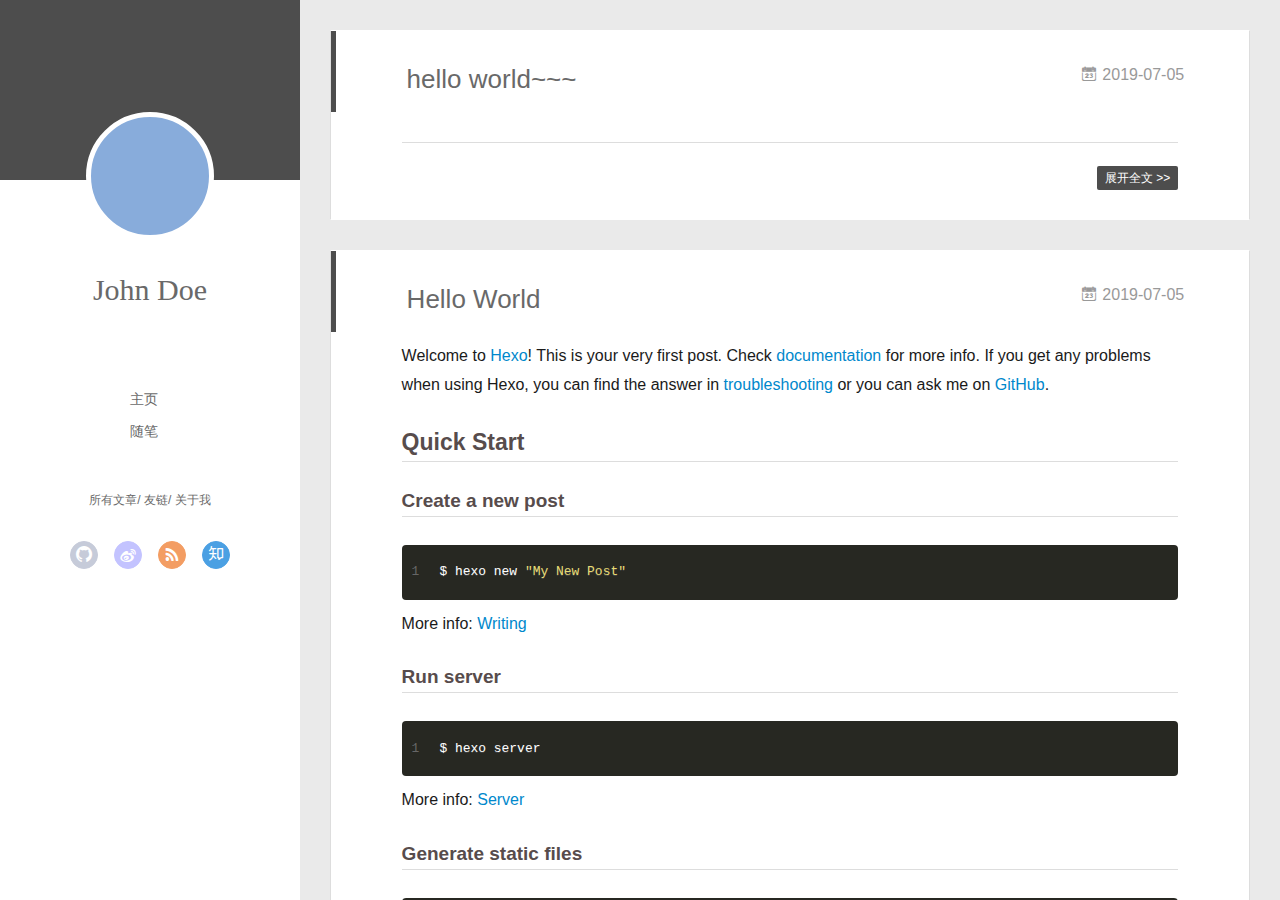
==== index.html @ 68075eae "Site updated: 2019-07-05 14:48:23" ====
<!DOCTYPE html>
<html>
<head><meta name="generator" content="Hexo 3.9.0">
  <meta charset="utf-8">
  
  <meta name="renderer" content="webkit">
  <meta http-equiv="X-UA-Compatible" content="IE=edge">
  <link rel="dns-prefetch" href="http://yoursite.com">
  <title>bjb&#39;s blog</title>
  <meta name="viewport" content="width=device-width, initial-scale=1, maximum-scale=1">
  <meta property="og:type" content="website">
<meta property="og:title" content="bjb&#39;s blog">
<meta property="og:url" content="http://yoursite.com/index.html">
<meta property="og:site_name" content="bjb&#39;s blog">
<meta property="og:locale" content="default">
<meta name="twitter:card" content="summary">
<meta name="twitter:title" content="bjb&#39;s blog">
  
    <link rel="alternative" href="/atom.xml" title="bjb&#39;s blog" type="application/atom+xml">
  
  
    <link rel="icon" href="/favicon.png">
  
  <link rel="stylesheet" type="text/css" href="/./main.0cf68a.css">
  <style type="text/css">
  
    #container.show {
      background: linear-gradient(200deg,#a0cfe4,#e8c37e);
    }
  </style>
  

  

</head>
</html>
<body>
  <div id="container" q-class="show:isCtnShow">
    <canvas id="anm-canvas" class="anm-canvas"></canvas>
    <div class="left-col" q-class="show:isShow">
      
<div class="overlay" style="background: #4d4d4d"></div>
<div class="intrude-less">
	<header id="header" class="inner">
		<a href="/" class="profilepic">
			<img src="" class="js-avatar">
		</a>
		<hgroup>
		  <h1 class="header-author"><a href="/">John Doe</a></h1>
		</hgroup>
		

		<nav class="header-menu">
			<ul>
			
				<li><a href="/">主页</a></li>
	        
				<li><a href="/tags/随笔/">随笔</a></li>
	        
			</ul>
		</nav>
		<nav class="header-smart-menu">
    		
    			
    			<a q-on="click: openSlider(e, 'innerArchive')" href="javascript:void(0)">所有文章</a>
    			
            
    			
    			<a q-on="click: openSlider(e, 'friends')" href="javascript:void(0)">友链</a>
    			
            
    			
    			<a q-on="click: openSlider(e, 'aboutme')" href="javascript:void(0)">关于我</a>
    			
            
		</nav>
		<nav class="header-nav">
			<div class="social">
				
					<a class="github" target="_blank" href="#" title="github"><i class="icon-github"></i></a>
		        
					<a class="weibo" target="_blank" href="#" title="weibo"><i class="icon-weibo"></i></a>
		        
					<a class="rss" target="_blank" href="#" title="rss"><i class="icon-rss"></i></a>
		        
					<a class="zhihu" target="_blank" href="#" title="zhihu"><i class="icon-zhihu"></i></a>
		        
			</div>
		</nav>
	</header>		
</div>

    </div>
    <div class="mid-col" q-class="show:isShow,hide:isShow|isFalse">
      
<nav id="mobile-nav">
  	<div class="overlay js-overlay" style="background: #4d4d4d"></div>
	<div class="btnctn js-mobile-btnctn">
  		<div class="slider-trigger list" q-on="click: openSlider(e)"><i class="icon icon-sort"></i></div>
	</div>
	<div class="intrude-less">
		<header id="header" class="inner">
			<div class="profilepic">
				<img src="" class="js-avatar">
			</div>
			<hgroup>
			  <h1 class="header-author js-header-author">John Doe</h1>
			</hgroup>
			
			
			
				
			
				
			
			
			
			<nav class="header-nav">
				<div class="social">
					
						<a class="github" target="_blank" href="#" title="github"><i class="icon-github"></i></a>
			        
						<a class="weibo" target="_blank" href="#" title="weibo"><i class="icon-weibo"></i></a>
			        
						<a class="rss" target="_blank" href="#" title="rss"><i class="icon-rss"></i></a>
			        
						<a class="zhihu" target="_blank" href="#" title="zhihu"><i class="icon-zhihu"></i></a>
			        
				</div>
			</nav>

			<nav class="header-menu js-header-menu">
				<ul style="width: 50%">
				
				
					<li style="width: 50%"><a href="/">主页</a></li>
		        
					<li style="width: 50%"><a href="/tags/随笔/">随笔</a></li>
		        
				</ul>
			</nav>
		</header>				
	</div>
	<div class="mobile-mask" style="display:none" q-show="isShow"></div>
</nav>

      <div id="wrapper" class="body-wrap">
        <div class="menu-l">
          <div class="canvas-wrap">
            <canvas data-colors="#eaeaea" data-sectionHeight="100" data-contentId="js-content" id="myCanvas1" class="anm-canvas"></canvas>
          </div>
          <div id="js-content" class="content-ll">
            
  
    <article id="post-hello-world-1" class="article article-type-post  article-index" itemscope itemprop="blogPost">
  <div class="article-inner">
    
      <header class="article-header">
        
  
    <h1 itemprop="name">
      <a class="article-title" href="/2019/07/05/hello-world-1/">hello world~~~</a>
    </h1>
  

        
        <a href="/2019/07/05/hello-world-1/" class="archive-article-date">
  	<time datetime="2019-07-05T06:22:51.000Z" itemprop="datePublished"><i class="icon-calendar icon"></i>2019-07-05</time>
</a>
        
      </header>
    
    <div class="article-entry" itemprop="articleBody">
      
        
      

      
    </div>
    <div class="article-info article-info-index">
      
      
      

      
        <p class="article-more-link">
          <a class="article-more-a" href="/2019/07/05/hello-world-1/">展开全文 >></a>
        </p>
      

      
      <div class="clearfix"></div>
    </div>
  </div>
</article>

<aside class="wrap-side-operation">
    <div class="mod-side-operation">
        
        <div class="jump-container" id="js-jump-container" style="display:none;">
            <a href="javascript:void(0)" class="mod-side-operation__jump-to-top">
                <i class="icon-font icon-back"></i>
            </a>
            <div id="js-jump-plan-container" class="jump-plan-container" style="top: -11px;">
                <i class="icon-font icon-plane jump-plane"></i>
            </div>
        </div>
        
        
    </div>
</aside>




  
    <article id="post-hello-world" class="article article-type-post  article-index" itemscope itemprop="blogPost">
  <div class="article-inner">
    
      <header class="article-header">
        
  
    <h1 itemprop="name">
      <a class="article-title" href="/2019/07/05/hello-world/">Hello World</a>
    </h1>
  

        
        <a href="/2019/07/05/hello-world/" class="archive-article-date">
  	<time datetime="2019-07-05T05:44:23.575Z" itemprop="datePublished"><i class="icon-calendar icon"></i>2019-07-05</time>
</a>
        
      </header>
    
    <div class="article-entry" itemprop="articleBody">
      
        <p>Welcome to <a href="https://hexo.io/" target="_blank" rel="noopener">Hexo</a>! This is your very first post. Check <a href="https://hexo.io/docs/" target="_blank" rel="noopener">documentation</a> for more info. If you get any problems when using Hexo, you can find the answer in <a href="https://hexo.io/docs/troubleshooting.html" target="_blank" rel="noopener">troubleshooting</a> or you can ask me on <a href="https://github.com/hexojs/hexo/issues" target="_blank" rel="noopener">GitHub</a>.</p>
<h2 id="Quick-Start"><a href="#Quick-Start" class="headerlink" title="Quick Start"></a>Quick Start</h2><h3 id="Create-a-new-post"><a href="#Create-a-new-post" class="headerlink" title="Create a new post"></a>Create a new post</h3><figure class="highlight bash"><table><tr><td class="gutter"><pre><span class="line">1</span><br></pre></td><td class="code"><pre><span class="line">$ hexo new <span class="string">"My New Post"</span></span><br></pre></td></tr></table></figure>

<p>More info: <a href="https://hexo.io/docs/writing.html" target="_blank" rel="noopener">Writing</a></p>
<h3 id="Run-server"><a href="#Run-server" class="headerlink" title="Run server"></a>Run server</h3><figure class="highlight bash"><table><tr><td class="gutter"><pre><span class="line">1</span><br></pre></td><td class="code"><pre><span class="line">$ hexo server</span><br></pre></td></tr></table></figure>

<p>More info: <a href="https://hexo.io/docs/server.html" target="_blank" rel="noopener">Server</a></p>
<h3 id="Generate-static-files"><a href="#Generate-static-files" class="headerlink" title="Generate static files"></a>Generate static files</h3><figure class="highlight bash"><table><tr><td class="gutter"><pre><span class="line">1</span><br></pre></td><td class="code"><pre><span class="line">$ hexo generate</span><br></pre></td></tr></table></figure>

<p>More info: <a href="https://hexo.io/docs/generating.html" target="_blank" rel="noopener">Generating</a></p>
<h3 id="Deploy-to-remote-sites"><a href="#Deploy-to-remote-sites" class="headerlink" title="Deploy to remote sites"></a>Deploy to remote sites</h3><figure class="highlight bash"><table><tr><td class="gutter"><pre><span class="line">1</span><br></pre></td><td class="code"><pre><span class="line">$ hexo deploy</span><br></pre></td></tr></table></figure>

<p>More info: <a href="https://hexo.io/docs/deployment.html" target="_blank" rel="noopener">Deployment</a></p>

      

      
    </div>
    <div class="article-info article-info-index">
      
      
      

      
        <p class="article-more-link">
          <a class="article-more-a" href="/2019/07/05/hello-world/">展开全文 >></a>
        </p>
      

      
      <div class="clearfix"></div>
    </div>
  </div>
</article>

<aside class="wrap-side-operation">
    <div class="mod-side-operation">
        
        <div class="jump-container" id="js-jump-container" style="display:none;">
            <a href="javascript:void(0)" class="mod-side-operation__jump-to-top">
                <i class="icon-font icon-back"></i>
            </a>
            <div id="js-jump-plan-container" class="jump-plan-container" style="top: -11px;">
                <i class="icon-font icon-plane jump-plane"></i>
            </div>
        </div>
        
        
    </div>
</aside>




  
  


          </div>
        </div>
      </div>
      <footer id="footer">
  <div class="outer">
    <div id="footer-info">
    	<div class="footer-left">
    		&copy; 2019 John Doe
    	</div>
      	<div class="footer-right">
      		<a href="http://hexo.io/" target="_blank">Hexo</a>  Theme <a href="https://github.com/litten/hexo-theme-yilia" target="_blank">Yilia</a> by Litten
      	</div>
    </div>
  </div>
</footer>
    </div>
    <script>
	var yiliaConfig = {
		mathjax: false,
		isHome: true,
		isPost: false,
		isArchive: false,
		isTag: false,
		isCategory: false,
		open_in_new: false,
		toc_hide_index: true,
		root: "/",
		innerArchive: true,
		showTags: false
	}
</script>

<script>!function(t){function n(e){if(r[e])return r[e].exports;var i=r[e]={exports:{},id:e,loaded:!1};return t[e].call(i.exports,i,i.exports,n),i.loaded=!0,i.exports}var r={};n.m=t,n.c=r,n.p="./",n(0)}([function(t,n,r){r(195),t.exports=r(191)},function(t,n,r){var e=r(3),i=r(52),o=r(27),u=r(28),c=r(53),f="prototype",a=function(t,n,r){var s,l,h,v,p=t&a.F,d=t&a.G,y=t&a.S,g=t&a.P,b=t&a.B,m=d?e:y?e[n]||(e[n]={}):(e[n]||{})[f],x=d?i:i[n]||(i[n]={}),w=x[f]||(x[f]={});d&&(r=n);for(s in r)l=!p&&m&&void 0!==m[s],h=(l?m:r)[s],v=b&&l?c(h,e):g&&"function"==typeof h?c(Function.call,h):h,m&&u(m,s,h,t&a.U),x[s]!=h&&o(x,s,v),g&&w[s]!=h&&(w[s]=h)};e.core=i,a.F=1,a.G=2,a.S=4,a.P=8,a.B=16,a.W=32,a.U=64,a.R=128,t.exports=a},function(t,n,r){var e=r(6);t.exports=function(t){if(!e(t))throw TypeError(t+" is not an object!");return t}},function(t,n){var r=t.exports="undefined"!=typeof window&&window.Math==Math?window:"undefined"!=typeof self&&self.Math==Math?self:Function("return this")();"number"==typeof __g&&(__g=r)},function(t,n){t.exports=function(t){try{return!!t()}catch(t){return!0}}},function(t,n){var r=t.exports="undefined"!=typeof window&&window.Math==Math?window:"undefined"!=typeof self&&self.Math==Math?self:Function("return this")();"number"==typeof __g&&(__g=r)},function(t,n){t.exports=function(t){return"object"==typeof t?null!==t:"function"==typeof t}},function(t,n,r){var e=r(126)("wks"),i=r(76),o=r(3).Symbol,u="function"==typeof o;(t.exports=function(t){return e[t]||(e[t]=u&&o[t]||(u?o:i)("Symbol."+t))}).store=e},function(t,n){var r={}.hasOwnProperty;t.exports=function(t,n){return r.call(t,n)}},function(t,n,r){var e=r(94),i=r(33);t.exports=function(t){return e(i(t))}},function(t,n,r){t.exports=!r(4)(function(){return 7!=Object.defineProperty({},"a",{get:function(){return 7}}).a})},function(t,n,r){var e=r(2),i=r(167),o=r(50),u=Object.defineProperty;n.f=r(10)?Object.defineProperty:function(t,n,r){if(e(t),n=o(n,!0),e(r),i)try{return u(t,n,r)}catch(t){}if("get"in r||"set"in r)throw TypeError("Accessors not supported!");return"value"in r&&(t[n]=r.value),t}},function(t,n,r){t.exports=!r(18)(function(){return 7!=Object.defineProperty({},"a",{get:function(){return 7}}).a})},function(t,n,r){var e=r(14),i=r(22);t.exports=r(12)?function(t,n,r){return e.f(t,n,i(1,r))}:function(t,n,r){return t[n]=r,t}},function(t,n,r){var e=r(20),i=r(58),o=r(42),u=Object.defineProperty;n.f=r(12)?Object.defineProperty:function(t,n,r){if(e(t),n=o(n,!0),e(r),i)try{return u(t,n,r)}catch(t){}if("get"in r||"set"in r)throw TypeError("Accessors not supported!");return"value"in r&&(t[n]=r.value),t}},function(t,n,r){var e=r(40)("wks"),i=r(23),o=r(5).Symbol,u="function"==typeof o;(t.exports=function(t){return e[t]||(e[t]=u&&o[t]||(u?o:i)("Symbol."+t))}).store=e},function(t,n,r){var e=r(67),i=Math.min;t.exports=function(t){return t>0?i(e(t),9007199254740991):0}},function(t,n,r){var e=r(46);t.exports=function(t){return Object(e(t))}},function(t,n){t.exports=function(t){try{return!!t()}catch(t){return!0}}},function(t,n,r){var e=r(63),i=r(34);t.exports=Object.keys||function(t){return e(t,i)}},function(t,n,r){var e=r(21);t.exports=function(t){if(!e(t))throw TypeError(t+" is not an object!");return t}},function(t,n){t.exports=function(t){return"object"==typeof t?null!==t:"function"==typeof t}},function(t,n){t.exports=function(t,n){return{enumerable:!(1&t),configurable:!(2&t),writable:!(4&t),value:n}}},function(t,n){var r=0,e=Math.random();t.exports=function(t){return"Symbol(".concat(void 0===t?"":t,")_",(++r+e).toString(36))}},function(t,n){var r={}.hasOwnProperty;t.exports=function(t,n){return r.call(t,n)}},function(t,n){var r=t.exports={version:"2.4.0"};"number"==typeof __e&&(__e=r)},function(t,n){t.exports=function(t){if("function"!=typeof t)throw TypeError(t+" is not a function!");return t}},function(t,n,r){var e=r(11),i=r(66);t.exports=r(10)?function(t,n,r){return e.f(t,n,i(1,r))}:function(t,n,r){return t[n]=r,t}},function(t,n,r){var e=r(3),i=r(27),o=r(24),u=r(76)("src"),c="toString",f=Function[c],a=(""+f).split(c);r(52).inspectSource=function(t){return f.call(t)},(t.exports=function(t,n,r,c){var f="function"==typeof r;f&&(o(r,"name")||i(r,"name",n)),t[n]!==r&&(f&&(o(r,u)||i(r,u,t[n]?""+t[n]:a.join(String(n)))),t===e?t[n]=r:c?t[n]?t[n]=r:i(t,n,r):(delete t[n],i(t,n,r)))})(Function.prototype,c,function(){return"function"==typeof this&&this[u]||f.call(this)})},function(t,n,r){var e=r(1),i=r(4),o=r(46),u=function(t,n,r,e){var i=String(o(t)),u="<"+n;return""!==r&&(u+=" "+r+'="'+String(e).replace(/"/g,"&quot;")+'"'),u+">"+i+"</"+n+">"};t.exports=function(t,n){var r={};r[t]=n(u),e(e.P+e.F*i(function(){var n=""[t]('"');return n!==n.toLowerCase()||n.split('"').length>3}),"String",r)}},function(t,n,r){var e=r(115),i=r(46);t.exports=function(t){return e(i(t))}},function(t,n,r){var e=r(116),i=r(66),o=r(30),u=r(50),c=r(24),f=r(167),a=Object.getOwnPropertyDescriptor;n.f=r(10)?a:function(t,n){if(t=o(t),n=u(n,!0),f)try{return a(t,n)}catch(t){}if(c(t,n))return i(!e.f.call(t,n),t[n])}},function(t,n,r){var e=r(24),i=r(17),o=r(145)("IE_PROTO"),u=Object.prototype;t.exports=Object.getPrototypeOf||function(t){return t=i(t),e(t,o)?t[o]:"function"==typeof t.constructor&&t instanceof t.constructor?t.constructor.prototype:t instanceof Object?u:null}},function(t,n){t.exports=function(t){if(void 0==t)throw TypeError("Can't call method on  "+t);return t}},function(t,n){t.exports="constructor,hasOwnProperty,isPrototypeOf,propertyIsEnumerable,toLocaleString,toString,valueOf".split(",")},function(t,n){t.exports={}},function(t,n){t.exports=!0},function(t,n){n.f={}.propertyIsEnumerable},function(t,n,r){var e=r(14).f,i=r(8),o=r(15)("toStringTag");t.exports=function(t,n,r){t&&!i(t=r?t:t.prototype,o)&&e(t,o,{configurable:!0,value:n})}},function(t,n,r){var e=r(40)("keys"),i=r(23);t.exports=function(t){return e[t]||(e[t]=i(t))}},function(t,n,r){var e=r(5),i="__core-js_shared__",o=e[i]||(e[i]={});t.exports=function(t){return o[t]||(o[t]={})}},function(t,n){var r=Math.ceil,e=Math.floor;t.exports=function(t){return isNaN(t=+t)?0:(t>0?e:r)(t)}},function(t,n,r){var e=r(21);t.exports=function(t,n){if(!e(t))return t;var r,i;if(n&&"function"==typeof(r=t.toString)&&!e(i=r.call(t)))return i;if("function"==typeof(r=t.valueOf)&&!e(i=r.call(t)))return i;if(!n&&"function"==typeof(r=t.toString)&&!e(i=r.call(t)))return i;throw TypeError("Can't convert object to primitive value")}},function(t,n,r){var e=r(5),i=r(25),o=r(36),u=r(44),c=r(14).f;t.exports=function(t){var n=i.Symbol||(i.Symbol=o?{}:e.Symbol||{});"_"==t.charAt(0)||t in n||c(n,t,{value:u.f(t)})}},function(t,n,r){n.f=r(15)},function(t,n){var r={}.toString;t.exports=function(t){return r.call(t).slice(8,-1)}},function(t,n){t.exports=function(t){if(void 0==t)throw TypeError("Can't call method on  "+t);return t}},function(t,n,r){var e=r(4);t.exports=function(t,n){return!!t&&e(function(){n?t.call(null,function(){},1):t.call(null)})}},function(t,n,r){var e=r(53),i=r(115),o=r(17),u=r(16),c=r(203);t.exports=function(t,n){var r=1==t,f=2==t,a=3==t,s=4==t,l=6==t,h=5==t||l,v=n||c;return function(n,c,p){for(var d,y,g=o(n),b=i(g),m=e(c,p,3),x=u(b.length),w=0,S=r?v(n,x):f?v(n,0):void 0;x>w;w++)if((h||w in b)&&(d=b[w],y=m(d,w,g),t))if(r)S[w]=y;else if(y)switch(t){case 3:return!0;case 5:return d;case 6:return w;case 2:S.push(d)}else if(s)return!1;return l?-1:a||s?s:S}}},function(t,n,r){var e=r(1),i=r(52),o=r(4);t.exports=function(t,n){var r=(i.Object||{})[t]||Object[t],u={};u[t]=n(r),e(e.S+e.F*o(function(){r(1)}),"Object",u)}},function(t,n,r){var e=r(6);t.exports=function(t,n){if(!e(t))return t;var r,i;if(n&&"function"==typeof(r=t.toString)&&!e(i=r.call(t)))return i;if("function"==typeof(r=t.valueOf)&&!e(i=r.call(t)))return i;if(!n&&"function"==typeof(r=t.toString)&&!e(i=r.call(t)))return i;throw TypeError("Can't convert object to primitive value")}},function(t,n,r){var e=r(5),i=r(25),o=r(91),u=r(13),c="prototype",f=function(t,n,r){var a,s,l,h=t&f.F,v=t&f.G,p=t&f.S,d=t&f.P,y=t&f.B,g=t&f.W,b=v?i:i[n]||(i[n]={}),m=b[c],x=v?e:p?e[n]:(e[n]||{})[c];v&&(r=n);for(a in r)(s=!h&&x&&void 0!==x[a])&&a in b||(l=s?x[a]:r[a],b[a]=v&&"function"!=typeof x[a]?r[a]:y&&s?o(l,e):g&&x[a]==l?function(t){var n=function(n,r,e){if(this instanceof t){switch(arguments.length){case 0:return new t;case 1:return new t(n);case 2:return new t(n,r)}return new t(n,r,e)}return t.apply(this,arguments)};return n[c]=t[c],n}(l):d&&"function"==typeof l?o(Function.call,l):l,d&&((b.virtual||(b.virtual={}))[a]=l,t&f.R&&m&&!m[a]&&u(m,a,l)))};f.F=1,f.G=2,f.S=4,f.P=8,f.B=16,f.W=32,f.U=64,f.R=128,t.exports=f},function(t,n){var r=t.exports={version:"2.4.0"};"number"==typeof __e&&(__e=r)},function(t,n,r){var e=r(26);t.exports=function(t,n,r){if(e(t),void 0===n)return t;switch(r){case 1:return function(r){return t.call(n,r)};case 2:return function(r,e){return t.call(n,r,e)};case 3:return function(r,e,i){return t.call(n,r,e,i)}}return function(){return t.apply(n,arguments)}}},function(t,n,r){var e=r(183),i=r(1),o=r(126)("metadata"),u=o.store||(o.store=new(r(186))),c=function(t,n,r){var i=u.get(t);if(!i){if(!r)return;u.set(t,i=new e)}var o=i.get(n);if(!o){if(!r)return;i.set(n,o=new e)}return o},f=function(t,n,r){var e=c(n,r,!1);return void 0!==e&&e.has(t)},a=function(t,n,r){var e=c(n,r,!1);return void 0===e?void 0:e.get(t)},s=function(t,n,r,e){c(r,e,!0).set(t,n)},l=function(t,n){var r=c(t,n,!1),e=[];return r&&r.forEach(function(t,n){e.push(n)}),e},h=function(t){return void 0===t||"symbol"==typeof t?t:String(t)},v=function(t){i(i.S,"Reflect",t)};t.exports={store:u,map:c,has:f,get:a,set:s,keys:l,key:h,exp:v}},function(t,n,r){"use strict";if(r(10)){var e=r(69),i=r(3),o=r(4),u=r(1),c=r(127),f=r(152),a=r(53),s=r(68),l=r(66),h=r(27),v=r(73),p=r(67),d=r(16),y=r(75),g=r(50),b=r(24),m=r(180),x=r(114),w=r(6),S=r(17),_=r(137),O=r(70),E=r(32),P=r(71).f,j=r(154),F=r(76),M=r(7),A=r(48),N=r(117),T=r(146),I=r(155),k=r(80),L=r(123),R=r(74),C=r(130),D=r(160),U=r(11),W=r(31),G=U.f,B=W.f,V=i.RangeError,z=i.TypeError,q=i.Uint8Array,K="ArrayBuffer",J="Shared"+K,Y="BYTES_PER_ELEMENT",H="prototype",$=Array[H],X=f.ArrayBuffer,Q=f.DataView,Z=A(0),tt=A(2),nt=A(3),rt=A(4),et=A(5),it=A(6),ot=N(!0),ut=N(!1),ct=I.values,ft=I.keys,at=I.entries,st=$.lastIndexOf,lt=$.reduce,ht=$.reduceRight,vt=$.join,pt=$.sort,dt=$.slice,yt=$.toString,gt=$.toLocaleString,bt=M("iterator"),mt=M("toStringTag"),xt=F("typed_constructor"),wt=F("def_constructor"),St=c.CONSTR,_t=c.TYPED,Ot=c.VIEW,Et="Wrong length!",Pt=A(1,function(t,n){return Tt(T(t,t[wt]),n)}),jt=o(function(){return 1===new q(new Uint16Array([1]).buffer)[0]}),Ft=!!q&&!!q[H].set&&o(function(){new q(1).set({})}),Mt=function(t,n){if(void 0===t)throw z(Et);var r=+t,e=d(t);if(n&&!m(r,e))throw V(Et);return e},At=function(t,n){var r=p(t);if(r<0||r%n)throw V("Wrong offset!");return r},Nt=function(t){if(w(t)&&_t in t)return t;throw z(t+" is not a typed array!")},Tt=function(t,n){if(!(w(t)&&xt in t))throw z("It is not a typed array constructor!");return new t(n)},It=function(t,n){return kt(T(t,t[wt]),n)},kt=function(t,n){for(var r=0,e=n.length,i=Tt(t,e);e>r;)i[r]=n[r++];return i},Lt=function(t,n,r){G(t,n,{get:function(){return this._d[r]}})},Rt=function(t){var n,r,e,i,o,u,c=S(t),f=arguments.length,s=f>1?arguments[1]:void 0,l=void 0!==s,h=j(c);if(void 0!=h&&!_(h)){for(u=h.call(c),e=[],n=0;!(o=u.next()).done;n++)e.push(o.value);c=e}for(l&&f>2&&(s=a(s,arguments[2],2)),n=0,r=d(c.length),i=Tt(this,r);r>n;n++)i[n]=l?s(c[n],n):c[n];return i},Ct=function(){for(var t=0,n=arguments.length,r=Tt(this,n);n>t;)r[t]=arguments[t++];return r},Dt=!!q&&o(function(){gt.call(new q(1))}),Ut=function(){return gt.apply(Dt?dt.call(Nt(this)):Nt(this),arguments)},Wt={copyWithin:function(t,n){return D.call(Nt(this),t,n,arguments.length>2?arguments[2]:void 0)},every:function(t){return rt(Nt(this),t,arguments.length>1?arguments[1]:void 0)},fill:function(t){return C.apply(Nt(this),arguments)},filter:function(t){return It(this,tt(Nt(this),t,arguments.length>1?arguments[1]:void 0))},find:function(t){return et(Nt(this),t,arguments.length>1?arguments[1]:void 0)},findIndex:function(t){return it(Nt(this),t,arguments.length>1?arguments[1]:void 0)},forEach:function(t){Z(Nt(this),t,arguments.length>1?arguments[1]:void 0)},indexOf:function(t){return ut(Nt(this),t,arguments.length>1?arguments[1]:void 0)},includes:function(t){return ot(Nt(this),t,arguments.length>1?arguments[1]:void 0)},join:function(t){return vt.apply(Nt(this),arguments)},lastIndexOf:function(t){return st.apply(Nt(this),arguments)},map:function(t){return Pt(Nt(this),t,arguments.length>1?arguments[1]:void 0)},reduce:function(t){return lt.apply(Nt(this),arguments)},reduceRight:function(t){return ht.apply(Nt(this),arguments)},reverse:function(){for(var t,n=this,r=Nt(n).length,e=Math.floor(r/2),i=0;i<e;)t=n[i],n[i++]=n[--r],n[r]=t;return n},some:function(t){return nt(Nt(this),t,arguments.length>1?arguments[1]:void 0)},sort:function(t){return pt.call(Nt(this),t)},subarray:function(t,n){var r=Nt(this),e=r.length,i=y(t,e);return new(T(r,r[wt]))(r.buffer,r.byteOffset+i*r.BYTES_PER_ELEMENT,d((void 0===n?e:y(n,e))-i))}},Gt=function(t,n){return It(this,dt.call(Nt(this),t,n))},Bt=function(t){Nt(this);var n=At(arguments[1],1),r=this.length,e=S(t),i=d(e.length),o=0;if(i+n>r)throw V(Et);for(;o<i;)this[n+o]=e[o++]},Vt={entries:function(){return at.call(Nt(this))},keys:function(){return ft.call(Nt(this))},values:function(){return ct.call(Nt(this))}},zt=function(t,n){return w(t)&&t[_t]&&"symbol"!=typeof n&&n in t&&String(+n)==String(n)},qt=function(t,n){return zt(t,n=g(n,!0))?l(2,t[n]):B(t,n)},Kt=function(t,n,r){return!(zt(t,n=g(n,!0))&&w(r)&&b(r,"value"))||b(r,"get")||b(r,"set")||r.configurable||b(r,"writable")&&!r.writable||b(r,"enumerable")&&!r.enumerable?G(t,n,r):(t[n]=r.value,t)};St||(W.f=qt,U.f=Kt),u(u.S+u.F*!St,"Object",{getOwnPropertyDescriptor:qt,defineProperty:Kt}),o(function(){yt.call({})})&&(yt=gt=function(){return vt.call(this)});var Jt=v({},Wt);v(Jt,Vt),h(Jt,bt,Vt.values),v(Jt,{slice:Gt,set:Bt,constructor:function(){},toString:yt,toLocaleString:Ut}),Lt(Jt,"buffer","b"),Lt(Jt,"byteOffset","o"),Lt(Jt,"byteLength","l"),Lt(Jt,"length","e"),G(Jt,mt,{get:function(){return this[_t]}}),t.exports=function(t,n,r,f){f=!!f;var a=t+(f?"Clamped":"")+"Array",l="Uint8Array"!=a,v="get"+t,p="set"+t,y=i[a],g=y||{},b=y&&E(y),m=!y||!c.ABV,S={},_=y&&y[H],j=function(t,r){var e=t._d;return e.v[v](r*n+e.o,jt)},F=function(t,r,e){var i=t._d;f&&(e=(e=Math.round(e))<0?0:e>255?255:255&e),i.v[p](r*n+i.o,e,jt)},M=function(t,n){G(t,n,{get:function(){return j(this,n)},set:function(t){return F(this,n,t)},enumerable:!0})};m?(y=r(function(t,r,e,i){s(t,y,a,"_d");var o,u,c,f,l=0,v=0;if(w(r)){if(!(r instanceof X||(f=x(r))==K||f==J))return _t in r?kt(y,r):Rt.call(y,r);o=r,v=At(e,n);var p=r.byteLength;if(void 0===i){if(p%n)throw V(Et);if((u=p-v)<0)throw V(Et)}else if((u=d(i)*n)+v>p)throw V(Et);c=u/n}else c=Mt(r,!0),u=c*n,o=new X(u);for(h(t,"_d",{b:o,o:v,l:u,e:c,v:new Q(o)});l<c;)M(t,l++)}),_=y[H]=O(Jt),h(_,"constructor",y)):L(function(t){new y(null),new y(t)},!0)||(y=r(function(t,r,e,i){s(t,y,a);var o;return w(r)?r instanceof X||(o=x(r))==K||o==J?void 0!==i?new g(r,At(e,n),i):void 0!==e?new g(r,At(e,n)):new g(r):_t in r?kt(y,r):Rt.call(y,r):new g(Mt(r,l))}),Z(b!==Function.prototype?P(g).concat(P(b)):P(g),function(t){t in y||h(y,t,g[t])}),y[H]=_,e||(_.constructor=y));var A=_[bt],N=!!A&&("values"==A.name||void 0==A.name),T=Vt.values;h(y,xt,!0),h(_,_t,a),h(_,Ot,!0),h(_,wt,y),(f?new y(1)[mt]==a:mt in _)||G(_,mt,{get:function(){return a}}),S[a]=y,u(u.G+u.W+u.F*(y!=g),S),u(u.S,a,{BYTES_PER_ELEMENT:n,from:Rt,of:Ct}),Y in _||h(_,Y,n),u(u.P,a,Wt),R(a),u(u.P+u.F*Ft,a,{set:Bt}),u(u.P+u.F*!N,a,Vt),u(u.P+u.F*(_.toString!=yt),a,{toString:yt}),u(u.P+u.F*o(function(){new y(1).slice()}),a,{slice:Gt}),u(u.P+u.F*(o(function(){return[1,2].toLocaleString()!=new y([1,2]).toLocaleString()})||!o(function(){_.toLocaleString.call([1,2])})),a,{toLocaleString:Ut}),k[a]=N?A:T,e||N||h(_,bt,T)}}else t.exports=function(){}},function(t,n){var r={}.toString;t.exports=function(t){return r.call(t).slice(8,-1)}},function(t,n,r){var e=r(21),i=r(5).document,o=e(i)&&e(i.createElement);t.exports=function(t){return o?i.createElement(t):{}}},function(t,n,r){t.exports=!r(12)&&!r(18)(function(){return 7!=Object.defineProperty(r(57)("div"),"a",{get:function(){return 7}}).a})},function(t,n,r){"use strict";var e=r(36),i=r(51),o=r(64),u=r(13),c=r(8),f=r(35),a=r(96),s=r(38),l=r(103),h=r(15)("iterator"),v=!([].keys&&"next"in[].keys()),p="keys",d="values",y=function(){return this};t.exports=function(t,n,r,g,b,m,x){a(r,n,g);var w,S,_,O=function(t){if(!v&&t in F)return F[t];switch(t){case p:case d:return function(){return new r(this,t)}}return function(){return new r(this,t)}},E=n+" Iterator",P=b==d,j=!1,F=t.prototype,M=F[h]||F["@@iterator"]||b&&F[b],A=M||O(b),N=b?P?O("entries"):A:void 0,T="Array"==n?F.entries||M:M;if(T&&(_=l(T.call(new t)))!==Object.prototype&&(s(_,E,!0),e||c(_,h)||u(_,h,y)),P&&M&&M.name!==d&&(j=!0,A=function(){return M.call(this)}),e&&!x||!v&&!j&&F[h]||u(F,h,A),f[n]=A,f[E]=y,b)if(w={values:P?A:O(d),keys:m?A:O(p),entries:N},x)for(S in w)S in F||o(F,S,w[S]);else i(i.P+i.F*(v||j),n,w);return w}},function(t,n,r){var e=r(20),i=r(100),o=r(34),u=r(39)("IE_PROTO"),c=function(){},f="prototype",a=function(){var t,n=r(57)("iframe"),e=o.length;for(n.style.display="none",r(93).appendChild(n),n.src="javascript:",t=n.contentWindow.document,t.open(),t.write("<script>document.F=Object<\/script>"),t.close(),a=t.F;e--;)delete a[f][o[e]];return a()};t.exports=Object.create||function(t,n){var r;return null!==t?(c[f]=e(t),r=new c,c[f]=null,r[u]=t):r=a(),void 0===n?r:i(r,n)}},function(t,n,r){var e=r(63),i=r(34).concat("length","prototype");n.f=Object.getOwnPropertyNames||function(t){return e(t,i)}},function(t,n){n.f=Object.getOwnPropertySymbols},function(t,n,r){var e=r(8),i=r(9),o=r(90)(!1),u=r(39)("IE_PROTO");t.exports=function(t,n){var r,c=i(t),f=0,a=[];for(r in c)r!=u&&e(c,r)&&a.push(r);for(;n.length>f;)e(c,r=n[f++])&&(~o(a,r)||a.push(r));return a}},function(t,n,r){t.exports=r(13)},function(t,n,r){var e=r(76)("meta"),i=r(6),o=r(24),u=r(11).f,c=0,f=Object.isExtensible||function(){return!0},a=!r(4)(function(){return f(Object.preventExtensions({}))}),s=function(t){u(t,e,{value:{i:"O"+ ++c,w:{}}})},l=function(t,n){if(!i(t))return"symbol"==typeof t?t:("string"==typeof t?"S":"P")+t;if(!o(t,e)){if(!f(t))return"F";if(!n)return"E";s(t)}return t[e].i},h=function(t,n){if(!o(t,e)){if(!f(t))return!0;if(!n)return!1;s(t)}return t[e].w},v=function(t){return a&&p.NEED&&f(t)&&!o(t,e)&&s(t),t},p=t.exports={KEY:e,NEED:!1,fastKey:l,getWeak:h,onFreeze:v}},function(t,n){t.exports=function(t,n){return{enumerable:!(1&t),configurable:!(2&t),writable:!(4&t),value:n}}},function(t,n){var r=Math.ceil,e=Math.floor;t.exports=function(t){return isNaN(t=+t)?0:(t>0?e:r)(t)}},function(t,n){t.exports=function(t,n,r,e){if(!(t instanceof n)||void 0!==e&&e in t)throw TypeError(r+": incorrect invocation!");return t}},function(t,n){t.exports=!1},function(t,n,r){var e=r(2),i=r(173),o=r(133),u=r(145)("IE_PROTO"),c=function(){},f="prototype",a=function(){var t,n=r(132)("iframe"),e=o.length;for(n.style.display="none",r(135).appendChild(n),n.src="javascript:",t=n.contentWindow.document,t.open(),t.write("<script>document.F=Object<\/script>"),t.close(),a=t.F;e--;)delete a[f][o[e]];return a()};t.exports=Object.create||function(t,n){var r;return null!==t?(c[f]=e(t),r=new c,c[f]=null,r[u]=t):r=a(),void 0===n?r:i(r,n)}},function(t,n,r){var e=r(175),i=r(133).concat("length","prototype");n.f=Object.getOwnPropertyNames||function(t){return e(t,i)}},function(t,n,r){var e=r(175),i=r(133);t.exports=Object.keys||function(t){return e(t,i)}},function(t,n,r){var e=r(28);t.exports=function(t,n,r){for(var i in n)e(t,i,n[i],r);return t}},function(t,n,r){"use strict";var e=r(3),i=r(11),o=r(10),u=r(7)("species");t.exports=function(t){var n=e[t];o&&n&&!n[u]&&i.f(n,u,{configurable:!0,get:function(){return this}})}},function(t,n,r){var e=r(67),i=Math.max,o=Math.min;t.exports=function(t,n){return t=e(t),t<0?i(t+n,0):o(t,n)}},function(t,n){var r=0,e=Math.random();t.exports=function(t){return"Symbol(".concat(void 0===t?"":t,")_",(++r+e).toString(36))}},function(t,n,r){var e=r(33);t.exports=function(t){return Object(e(t))}},function(t,n,r){var e=r(7)("unscopables"),i=Array.prototype;void 0==i[e]&&r(27)(i,e,{}),t.exports=function(t){i[e][t]=!0}},function(t,n,r){var e=r(53),i=r(169),o=r(137),u=r(2),c=r(16),f=r(154),a={},s={},n=t.exports=function(t,n,r,l,h){var v,p,d,y,g=h?function(){return t}:f(t),b=e(r,l,n?2:1),m=0;if("function"!=typeof g)throw TypeError(t+" is not iterable!");if(o(g)){for(v=c(t.length);v>m;m++)if((y=n?b(u(p=t[m])[0],p[1]):b(t[m]))===a||y===s)return y}else for(d=g.call(t);!(p=d.next()).done;)if((y=i(d,b,p.value,n))===a||y===s)return y};n.BREAK=a,n.RETURN=s},function(t,n){t.exports={}},function(t,n,r){var e=r(11).f,i=r(24),o=r(7)("toStringTag");t.exports=function(t,n,r){t&&!i(t=r?t:t.prototype,o)&&e(t,o,{configurable:!0,value:n})}},function(t,n,r){var e=r(1),i=r(46),o=r(4),u=r(150),c="["+u+"]",f="​",a=RegExp("^"+c+c+"*"),s=RegExp(c+c+"*$"),l=function(t,n,r){var i={},c=o(function(){return!!u[t]()||f[t]()!=f}),a=i[t]=c?n(h):u[t];r&&(i[r]=a),e(e.P+e.F*c,"String",i)},h=l.trim=function(t,n){return t=String(i(t)),1&n&&(t=t.replace(a,"")),2&n&&(t=t.replace(s,"")),t};t.exports=l},function(t,n,r){t.exports={default:r(86),__esModule:!0}},function(t,n,r){t.exports={default:r(87),__esModule:!0}},function(t,n,r){"use strict";function e(t){return t&&t.__esModule?t:{default:t}}n.__esModule=!0;var i=r(84),o=e(i),u=r(83),c=e(u),f="function"==typeof c.default&&"symbol"==typeof o.default?function(t){return typeof t}:function(t){return t&&"function"==typeof c.default&&t.constructor===c.default&&t!==c.default.prototype?"symbol":typeof t};n.default="function"==typeof c.default&&"symbol"===f(o.default)?function(t){return void 0===t?"undefined":f(t)}:function(t){return t&&"function"==typeof c.default&&t.constructor===c.default&&t!==c.default.prototype?"symbol":void 0===t?"undefined":f(t)}},function(t,n,r){r(110),r(108),r(111),r(112),t.exports=r(25).Symbol},function(t,n,r){r(109),r(113),t.exports=r(44).f("iterator")},function(t,n){t.exports=function(t){if("function"!=typeof t)throw TypeError(t+" is not a function!");return t}},function(t,n){t.exports=function(){}},function(t,n,r){var e=r(9),i=r(106),o=r(105);t.exports=function(t){return function(n,r,u){var c,f=e(n),a=i(f.length),s=o(u,a);if(t&&r!=r){for(;a>s;)if((c=f[s++])!=c)return!0}else for(;a>s;s++)if((t||s in f)&&f[s]===r)return t||s||0;return!t&&-1}}},function(t,n,r){var e=r(88);t.exports=function(t,n,r){if(e(t),void 0===n)return t;switch(r){case 1:return function(r){return t.call(n,r)};case 2:return function(r,e){return t.call(n,r,e)};case 3:return function(r,e,i){return t.call(n,r,e,i)}}return function(){return t.apply(n,arguments)}}},function(t,n,r){var e=r(19),i=r(62),o=r(37);t.exports=function(t){var n=e(t),r=i.f;if(r)for(var u,c=r(t),f=o.f,a=0;c.length>a;)f.call(t,u=c[a++])&&n.push(u);return n}},function(t,n,r){t.exports=r(5).document&&document.documentElement},function(t,n,r){var e=r(56);t.exports=Object("z").propertyIsEnumerable(0)?Object:function(t){return"String"==e(t)?t.split(""):Object(t)}},function(t,n,r){var e=r(56);t.exports=Array.isArray||function(t){return"Array"==e(t)}},function(t,n,r){"use strict";var e=r(60),i=r(22),o=r(38),u={};r(13)(u,r(15)("iterator"),function(){return this}),t.exports=function(t,n,r){t.prototype=e(u,{next:i(1,r)}),o(t,n+" Iterator")}},function(t,n){t.exports=function(t,n){return{value:n,done:!!t}}},function(t,n,r){var e=r(19),i=r(9);t.exports=function(t,n){for(var r,o=i(t),u=e(o),c=u.length,f=0;c>f;)if(o[r=u[f++]]===n)return r}},function(t,n,r){var e=r(23)("meta"),i=r(21),o=r(8),u=r(14).f,c=0,f=Object.isExtensible||function(){return!0},a=!r(18)(function(){return f(Object.preventExtensions({}))}),s=function(t){u(t,e,{value:{i:"O"+ ++c,w:{}}})},l=function(t,n){if(!i(t))return"symbol"==typeof t?t:("string"==typeof t?"S":"P")+t;if(!o(t,e)){if(!f(t))return"F";if(!n)return"E";s(t)}return t[e].i},h=function(t,n){if(!o(t,e)){if(!f(t))return!0;if(!n)return!1;s(t)}return t[e].w},v=function(t){return a&&p.NEED&&f(t)&&!o(t,e)&&s(t),t},p=t.exports={KEY:e,NEED:!1,fastKey:l,getWeak:h,onFreeze:v}},function(t,n,r){var e=r(14),i=r(20),o=r(19);t.exports=r(12)?Object.defineProperties:function(t,n){i(t);for(var r,u=o(n),c=u.length,f=0;c>f;)e.f(t,r=u[f++],n[r]);return t}},function(t,n,r){var e=r(37),i=r(22),o=r(9),u=r(42),c=r(8),f=r(58),a=Object.getOwnPropertyDescriptor;n.f=r(12)?a:function(t,n){if(t=o(t),n=u(n,!0),f)try{return a(t,n)}catch(t){}if(c(t,n))return i(!e.f.call(t,n),t[n])}},function(t,n,r){var e=r(9),i=r(61).f,o={}.toString,u="object"==typeof window&&window&&Object.getOwnPropertyNames?Object.getOwnPropertyNames(window):[],c=function(t){try{return i(t)}catch(t){return u.slice()}};t.exports.f=function(t){return u&&"[object Window]"==o.call(t)?c(t):i(e(t))}},function(t,n,r){var e=r(8),i=r(77),o=r(39)("IE_PROTO"),u=Object.prototype;t.exports=Object.getPrototypeOf||function(t){return t=i(t),e(t,o)?t[o]:"function"==typeof t.constructor&&t instanceof t.constructor?t.constructor.prototype:t instanceof Object?u:null}},function(t,n,r){var e=r(41),i=r(33);t.exports=function(t){return function(n,r){var o,u,c=String(i(n)),f=e(r),a=c.length;return f<0||f>=a?t?"":void 0:(o=c.charCodeAt(f),o<55296||o>56319||f+1===a||(u=c.charCodeAt(f+1))<56320||u>57343?t?c.charAt(f):o:t?c.slice(f,f+2):u-56320+(o-55296<<10)+65536)}}},function(t,n,r){var e=r(41),i=Math.max,o=Math.min;t.exports=function(t,n){return t=e(t),t<0?i(t+n,0):o(t,n)}},function(t,n,r){var e=r(41),i=Math.min;t.exports=function(t){return t>0?i(e(t),9007199254740991):0}},function(t,n,r){"use strict";var e=r(89),i=r(97),o=r(35),u=r(9);t.exports=r(59)(Array,"Array",function(t,n){this._t=u(t),this._i=0,this._k=n},function(){var t=this._t,n=this._k,r=this._i++;return!t||r>=t.length?(this._t=void 0,i(1)):"keys"==n?i(0,r):"values"==n?i(0,t[r]):i(0,[r,t[r]])},"values"),o.Arguments=o.Array,e("keys"),e("values"),e("entries")},function(t,n){},function(t,n,r){"use strict";var e=r(104)(!0);r(59)(String,"String",function(t){this._t=String(t),this._i=0},function(){var t,n=this._t,r=this._i;return r>=n.length?{value:void 0,done:!0}:(t=e(n,r),this._i+=t.length,{value:t,done:!1})})},function(t,n,r){"use strict";var e=r(5),i=r(8),o=r(12),u=r(51),c=r(64),f=r(99).KEY,a=r(18),s=r(40),l=r(38),h=r(23),v=r(15),p=r(44),d=r(43),y=r(98),g=r(92),b=r(95),m=r(20),x=r(9),w=r(42),S=r(22),_=r(60),O=r(102),E=r(101),P=r(14),j=r(19),F=E.f,M=P.f,A=O.f,N=e.Symbol,T=e.JSON,I=T&&T.stringify,k="prototype",L=v("_hidden"),R=v("toPrimitive"),C={}.propertyIsEnumerable,D=s("symbol-registry"),U=s("symbols"),W=s("op-symbols"),G=Object[k],B="function"==typeof N,V=e.QObject,z=!V||!V[k]||!V[k].findChild,q=o&&a(function(){return 7!=_(M({},"a",{get:function(){return M(this,"a",{value:7}).a}})).a})?function(t,n,r){var e=F(G,n);e&&delete G[n],M(t,n,r),e&&t!==G&&M(G,n,e)}:M,K=function(t){var n=U[t]=_(N[k]);return n._k=t,n},J=B&&"symbol"==typeof N.iterator?function(t){return"symbol"==typeof t}:function(t){return t instanceof N},Y=function(t,n,r){return t===G&&Y(W,n,r),m(t),n=w(n,!0),m(r),i(U,n)?(r.enumerable?(i(t,L)&&t[L][n]&&(t[L][n]=!1),r=_(r,{enumerable:S(0,!1)})):(i(t,L)||M(t,L,S(1,{})),t[L][n]=!0),q(t,n,r)):M(t,n,r)},H=function(t,n){m(t);for(var r,e=g(n=x(n)),i=0,o=e.length;o>i;)Y(t,r=e[i++],n[r]);return t},$=function(t,n){return void 0===n?_(t):H(_(t),n)},X=function(t){var n=C.call(this,t=w(t,!0));return!(this===G&&i(U,t)&&!i(W,t))&&(!(n||!i(this,t)||!i(U,t)||i(this,L)&&this[L][t])||n)},Q=function(t,n){if(t=x(t),n=w(n,!0),t!==G||!i(U,n)||i(W,n)){var r=F(t,n);return!r||!i(U,n)||i(t,L)&&t[L][n]||(r.enumerable=!0),r}},Z=function(t){for(var n,r=A(x(t)),e=[],o=0;r.length>o;)i(U,n=r[o++])||n==L||n==f||e.push(n);return e},tt=function(t){for(var n,r=t===G,e=A(r?W:x(t)),o=[],u=0;e.length>u;)!i(U,n=e[u++])||r&&!i(G,n)||o.push(U[n]);return o};B||(N=function(){if(this instanceof N)throw TypeError("Symbol is not a constructor!");var t=h(arguments.length>0?arguments[0]:void 0),n=function(r){this===G&&n.call(W,r),i(this,L)&&i(this[L],t)&&(this[L][t]=!1),q(this,t,S(1,r))};return o&&z&&q(G,t,{configurable:!0,set:n}),K(t)},c(N[k],"toString",function(){return this._k}),E.f=Q,P.f=Y,r(61).f=O.f=Z,r(37).f=X,r(62).f=tt,o&&!r(36)&&c(G,"propertyIsEnumerable",X,!0),p.f=function(t){return K(v(t))}),u(u.G+u.W+u.F*!B,{Symbol:N});for(var nt="hasInstance,isConcatSpreadable,iterator,match,replace,search,species,split,toPrimitive,toStringTag,unscopables".split(","),rt=0;nt.length>rt;)v(nt[rt++]);for(var nt=j(v.store),rt=0;nt.length>rt;)d(nt[rt++]);u(u.S+u.F*!B,"Symbol",{for:function(t){return i(D,t+="")?D[t]:D[t]=N(t)},keyFor:function(t){if(J(t))return y(D,t);throw TypeError(t+" is not a symbol!")},useSetter:function(){z=!0},useSimple:function(){z=!1}}),u(u.S+u.F*!B,"Object",{create:$,defineProperty:Y,defineProperties:H,getOwnPropertyDescriptor:Q,getOwnPropertyNames:Z,getOwnPropertySymbols:tt}),T&&u(u.S+u.F*(!B||a(function(){var t=N();return"[null]"!=I([t])||"{}"!=I({a:t})||"{}"!=I(Object(t))})),"JSON",{stringify:function(t){if(void 0!==t&&!J(t)){for(var n,r,e=[t],i=1;arguments.length>i;)e.push(arguments[i++]);return n=e[1],"function"==typeof n&&(r=n),!r&&b(n)||(n=function(t,n){if(r&&(n=r.call(this,t,n)),!J(n))return n}),e[1]=n,I.apply(T,e)}}}),N[k][R]||r(13)(N[k],R,N[k].valueOf),l(N,"Symbol"),l(Math,"Math",!0),l(e.JSON,"JSON",!0)},function(t,n,r){r(43)("asyncIterator")},function(t,n,r){r(43)("observable")},function(t,n,r){r(107);for(var e=r(5),i=r(13),o=r(35),u=r(15)("toStringTag"),c=["NodeList","DOMTokenList","MediaList","StyleSheetList","CSSRuleList"],f=0;f<5;f++){var a=c[f],s=e[a],l=s&&s.prototype;l&&!l[u]&&i(l,u,a),o[a]=o.Array}},function(t,n,r){var e=r(45),i=r(7)("toStringTag"),o="Arguments"==e(function(){return arguments}()),u=function(t,n){try{return t[n]}catch(t){}};t.exports=function(t){var n,r,c;return void 0===t?"Undefined":null===t?"Null":"string"==typeof(r=u(n=Object(t),i))?r:o?e(n):"Object"==(c=e(n))&&"function"==typeof n.callee?"Arguments":c}},function(t,n,r){var e=r(45);t.exports=Object("z").propertyIsEnumerable(0)?Object:function(t){return"String"==e(t)?t.split(""):Object(t)}},function(t,n){n.f={}.propertyIsEnumerable},function(t,n,r){var e=r(30),i=r(16),o=r(75);t.exports=function(t){return function(n,r,u){var c,f=e(n),a=i(f.length),s=o(u,a);if(t&&r!=r){for(;a>s;)if((c=f[s++])!=c)return!0}else for(;a>s;s++)if((t||s in f)&&f[s]===r)return t||s||0;return!t&&-1}}},function(t,n,r){"use strict";var e=r(3),i=r(1),o=r(28),u=r(73),c=r(65),f=r(79),a=r(68),s=r(6),l=r(4),h=r(123),v=r(81),p=r(136);t.exports=function(t,n,r,d,y,g){var b=e[t],m=b,x=y?"set":"add",w=m&&m.prototype,S={},_=function(t){var n=w[t];o(w,t,"delete"==t?function(t){return!(g&&!s(t))&&n.call(this,0===t?0:t)}:"has"==t?function(t){return!(g&&!s(t))&&n.call(this,0===t?0:t)}:"get"==t?function(t){return g&&!s(t)?void 0:n.call(this,0===t?0:t)}:"add"==t?function(t){return n.call(this,0===t?0:t),this}:function(t,r){return n.call(this,0===t?0:t,r),this})};if("function"==typeof m&&(g||w.forEach&&!l(function(){(new m).entries().next()}))){var O=new m,E=O[x](g?{}:-0,1)!=O,P=l(function(){O.has(1)}),j=h(function(t){new m(t)}),F=!g&&l(function(){for(var t=new m,n=5;n--;)t[x](n,n);return!t.has(-0)});j||(m=n(function(n,r){a(n,m,t);var e=p(new b,n,m);return void 0!=r&&f(r,y,e[x],e),e}),m.prototype=w,w.constructor=m),(P||F)&&(_("delete"),_("has"),y&&_("get")),(F||E)&&_(x),g&&w.clear&&delete w.clear}else m=d.getConstructor(n,t,y,x),u(m.prototype,r),c.NEED=!0;return v(m,t),S[t]=m,i(i.G+i.W+i.F*(m!=b),S),g||d.setStrong(m,t,y),m}},function(t,n,r){"use strict";var e=r(27),i=r(28),o=r(4),u=r(46),c=r(7);t.exports=function(t,n,r){var f=c(t),a=r(u,f,""[t]),s=a[0],l=a[1];o(function(){var n={};return n[f]=function(){return 7},7!=""[t](n)})&&(i(String.prototype,t,s),e(RegExp.prototype,f,2==n?function(t,n){return l.call(t,this,n)}:function(t){return l.call(t,this)}))}
},function(t,n,r){"use strict";var e=r(2);t.exports=function(){var t=e(this),n="";return t.global&&(n+="g"),t.ignoreCase&&(n+="i"),t.multiline&&(n+="m"),t.unicode&&(n+="u"),t.sticky&&(n+="y"),n}},function(t,n){t.exports=function(t,n,r){var e=void 0===r;switch(n.length){case 0:return e?t():t.call(r);case 1:return e?t(n[0]):t.call(r,n[0]);case 2:return e?t(n[0],n[1]):t.call(r,n[0],n[1]);case 3:return e?t(n[0],n[1],n[2]):t.call(r,n[0],n[1],n[2]);case 4:return e?t(n[0],n[1],n[2],n[3]):t.call(r,n[0],n[1],n[2],n[3])}return t.apply(r,n)}},function(t,n,r){var e=r(6),i=r(45),o=r(7)("match");t.exports=function(t){var n;return e(t)&&(void 0!==(n=t[o])?!!n:"RegExp"==i(t))}},function(t,n,r){var e=r(7)("iterator"),i=!1;try{var o=[7][e]();o.return=function(){i=!0},Array.from(o,function(){throw 2})}catch(t){}t.exports=function(t,n){if(!n&&!i)return!1;var r=!1;try{var o=[7],u=o[e]();u.next=function(){return{done:r=!0}},o[e]=function(){return u},t(o)}catch(t){}return r}},function(t,n,r){t.exports=r(69)||!r(4)(function(){var t=Math.random();__defineSetter__.call(null,t,function(){}),delete r(3)[t]})},function(t,n){n.f=Object.getOwnPropertySymbols},function(t,n,r){var e=r(3),i="__core-js_shared__",o=e[i]||(e[i]={});t.exports=function(t){return o[t]||(o[t]={})}},function(t,n,r){for(var e,i=r(3),o=r(27),u=r(76),c=u("typed_array"),f=u("view"),a=!(!i.ArrayBuffer||!i.DataView),s=a,l=0,h="Int8Array,Uint8Array,Uint8ClampedArray,Int16Array,Uint16Array,Int32Array,Uint32Array,Float32Array,Float64Array".split(",");l<9;)(e=i[h[l++]])?(o(e.prototype,c,!0),o(e.prototype,f,!0)):s=!1;t.exports={ABV:a,CONSTR:s,TYPED:c,VIEW:f}},function(t,n){"use strict";var r={versions:function(){var t=window.navigator.userAgent;return{trident:t.indexOf("Trident")>-1,presto:t.indexOf("Presto")>-1,webKit:t.indexOf("AppleWebKit")>-1,gecko:t.indexOf("Gecko")>-1&&-1==t.indexOf("KHTML"),mobile:!!t.match(/AppleWebKit.*Mobile.*/),ios:!!t.match(/\(i[^;]+;( U;)? CPU.+Mac OS X/),android:t.indexOf("Android")>-1||t.indexOf("Linux")>-1,iPhone:t.indexOf("iPhone")>-1||t.indexOf("Mac")>-1,iPad:t.indexOf("iPad")>-1,webApp:-1==t.indexOf("Safari"),weixin:-1==t.indexOf("MicroMessenger")}}()};t.exports=r},function(t,n,r){"use strict";var e=r(85),i=function(t){return t&&t.__esModule?t:{default:t}}(e),o=function(){function t(t,n,e){return n||e?String.fromCharCode(n||e):r[t]||t}function n(t){return e[t]}var r={"&quot;":'"',"&lt;":"<","&gt;":">","&amp;":"&","&nbsp;":" "},e={};for(var u in r)e[r[u]]=u;return r["&apos;"]="'",e["'"]="&#39;",{encode:function(t){return t?(""+t).replace(/['<> "&]/g,n).replace(/\r?\n/g,"<br/>").replace(/\s/g,"&nbsp;"):""},decode:function(n){return n?(""+n).replace(/<br\s*\/?>/gi,"\n").replace(/&quot;|&lt;|&gt;|&amp;|&nbsp;|&apos;|&#(\d+);|&#(\d+)/g,t).replace(/\u00a0/g," "):""},encodeBase16:function(t){if(!t)return t;t+="";for(var n=[],r=0,e=t.length;e>r;r++)n.push(t.charCodeAt(r).toString(16).toUpperCase());return n.join("")},encodeBase16forJSON:function(t){if(!t)return t;t=t.replace(/[\u4E00-\u9FBF]/gi,function(t){return escape(t).replace("%u","\\u")});for(var n=[],r=0,e=t.length;e>r;r++)n.push(t.charCodeAt(r).toString(16).toUpperCase());return n.join("")},decodeBase16:function(t){if(!t)return t;t+="";for(var n=[],r=0,e=t.length;e>r;r+=2)n.push(String.fromCharCode("0x"+t.slice(r,r+2)));return n.join("")},encodeObject:function(t){if(t instanceof Array)for(var n=0,r=t.length;r>n;n++)t[n]=o.encodeObject(t[n]);else if("object"==(void 0===t?"undefined":(0,i.default)(t)))for(var e in t)t[e]=o.encodeObject(t[e]);else if("string"==typeof t)return o.encode(t);return t},loadScript:function(t){var n=document.createElement("script");document.getElementsByTagName("body")[0].appendChild(n),n.setAttribute("src",t)},addLoadEvent:function(t){var n=window.onload;"function"!=typeof window.onload?window.onload=t:window.onload=function(){n(),t()}}}}();t.exports=o},function(t,n,r){"use strict";var e=r(17),i=r(75),o=r(16);t.exports=function(t){for(var n=e(this),r=o(n.length),u=arguments.length,c=i(u>1?arguments[1]:void 0,r),f=u>2?arguments[2]:void 0,a=void 0===f?r:i(f,r);a>c;)n[c++]=t;return n}},function(t,n,r){"use strict";var e=r(11),i=r(66);t.exports=function(t,n,r){n in t?e.f(t,n,i(0,r)):t[n]=r}},function(t,n,r){var e=r(6),i=r(3).document,o=e(i)&&e(i.createElement);t.exports=function(t){return o?i.createElement(t):{}}},function(t,n){t.exports="constructor,hasOwnProperty,isPrototypeOf,propertyIsEnumerable,toLocaleString,toString,valueOf".split(",")},function(t,n,r){var e=r(7)("match");t.exports=function(t){var n=/./;try{"/./"[t](n)}catch(r){try{return n[e]=!1,!"/./"[t](n)}catch(t){}}return!0}},function(t,n,r){t.exports=r(3).document&&document.documentElement},function(t,n,r){var e=r(6),i=r(144).set;t.exports=function(t,n,r){var o,u=n.constructor;return u!==r&&"function"==typeof u&&(o=u.prototype)!==r.prototype&&e(o)&&i&&i(t,o),t}},function(t,n,r){var e=r(80),i=r(7)("iterator"),o=Array.prototype;t.exports=function(t){return void 0!==t&&(e.Array===t||o[i]===t)}},function(t,n,r){var e=r(45);t.exports=Array.isArray||function(t){return"Array"==e(t)}},function(t,n,r){"use strict";var e=r(70),i=r(66),o=r(81),u={};r(27)(u,r(7)("iterator"),function(){return this}),t.exports=function(t,n,r){t.prototype=e(u,{next:i(1,r)}),o(t,n+" Iterator")}},function(t,n,r){"use strict";var e=r(69),i=r(1),o=r(28),u=r(27),c=r(24),f=r(80),a=r(139),s=r(81),l=r(32),h=r(7)("iterator"),v=!([].keys&&"next"in[].keys()),p="keys",d="values",y=function(){return this};t.exports=function(t,n,r,g,b,m,x){a(r,n,g);var w,S,_,O=function(t){if(!v&&t in F)return F[t];switch(t){case p:case d:return function(){return new r(this,t)}}return function(){return new r(this,t)}},E=n+" Iterator",P=b==d,j=!1,F=t.prototype,M=F[h]||F["@@iterator"]||b&&F[b],A=M||O(b),N=b?P?O("entries"):A:void 0,T="Array"==n?F.entries||M:M;if(T&&(_=l(T.call(new t)))!==Object.prototype&&(s(_,E,!0),e||c(_,h)||u(_,h,y)),P&&M&&M.name!==d&&(j=!0,A=function(){return M.call(this)}),e&&!x||!v&&!j&&F[h]||u(F,h,A),f[n]=A,f[E]=y,b)if(w={values:P?A:O(d),keys:m?A:O(p),entries:N},x)for(S in w)S in F||o(F,S,w[S]);else i(i.P+i.F*(v||j),n,w);return w}},function(t,n){var r=Math.expm1;t.exports=!r||r(10)>22025.465794806718||r(10)<22025.465794806718||-2e-17!=r(-2e-17)?function(t){return 0==(t=+t)?t:t>-1e-6&&t<1e-6?t+t*t/2:Math.exp(t)-1}:r},function(t,n){t.exports=Math.sign||function(t){return 0==(t=+t)||t!=t?t:t<0?-1:1}},function(t,n,r){var e=r(3),i=r(151).set,o=e.MutationObserver||e.WebKitMutationObserver,u=e.process,c=e.Promise,f="process"==r(45)(u);t.exports=function(){var t,n,r,a=function(){var e,i;for(f&&(e=u.domain)&&e.exit();t;){i=t.fn,t=t.next;try{i()}catch(e){throw t?r():n=void 0,e}}n=void 0,e&&e.enter()};if(f)r=function(){u.nextTick(a)};else if(o){var s=!0,l=document.createTextNode("");new o(a).observe(l,{characterData:!0}),r=function(){l.data=s=!s}}else if(c&&c.resolve){var h=c.resolve();r=function(){h.then(a)}}else r=function(){i.call(e,a)};return function(e){var i={fn:e,next:void 0};n&&(n.next=i),t||(t=i,r()),n=i}}},function(t,n,r){var e=r(6),i=r(2),o=function(t,n){if(i(t),!e(n)&&null!==n)throw TypeError(n+": can't set as prototype!")};t.exports={set:Object.setPrototypeOf||("__proto__"in{}?function(t,n,e){try{e=r(53)(Function.call,r(31).f(Object.prototype,"__proto__").set,2),e(t,[]),n=!(t instanceof Array)}catch(t){n=!0}return function(t,r){return o(t,r),n?t.__proto__=r:e(t,r),t}}({},!1):void 0),check:o}},function(t,n,r){var e=r(126)("keys"),i=r(76);t.exports=function(t){return e[t]||(e[t]=i(t))}},function(t,n,r){var e=r(2),i=r(26),o=r(7)("species");t.exports=function(t,n){var r,u=e(t).constructor;return void 0===u||void 0==(r=e(u)[o])?n:i(r)}},function(t,n,r){var e=r(67),i=r(46);t.exports=function(t){return function(n,r){var o,u,c=String(i(n)),f=e(r),a=c.length;return f<0||f>=a?t?"":void 0:(o=c.charCodeAt(f),o<55296||o>56319||f+1===a||(u=c.charCodeAt(f+1))<56320||u>57343?t?c.charAt(f):o:t?c.slice(f,f+2):u-56320+(o-55296<<10)+65536)}}},function(t,n,r){var e=r(122),i=r(46);t.exports=function(t,n,r){if(e(n))throw TypeError("String#"+r+" doesn't accept regex!");return String(i(t))}},function(t,n,r){"use strict";var e=r(67),i=r(46);t.exports=function(t){var n=String(i(this)),r="",o=e(t);if(o<0||o==1/0)throw RangeError("Count can't be negative");for(;o>0;(o>>>=1)&&(n+=n))1&o&&(r+=n);return r}},function(t,n){t.exports="\t\n\v\f\r   ᠎             　\u2028\u2029\ufeff"},function(t,n,r){var e,i,o,u=r(53),c=r(121),f=r(135),a=r(132),s=r(3),l=s.process,h=s.setImmediate,v=s.clearImmediate,p=s.MessageChannel,d=0,y={},g="onreadystatechange",b=function(){var t=+this;if(y.hasOwnProperty(t)){var n=y[t];delete y[t],n()}},m=function(t){b.call(t.data)};h&&v||(h=function(t){for(var n=[],r=1;arguments.length>r;)n.push(arguments[r++]);return y[++d]=function(){c("function"==typeof t?t:Function(t),n)},e(d),d},v=function(t){delete y[t]},"process"==r(45)(l)?e=function(t){l.nextTick(u(b,t,1))}:p?(i=new p,o=i.port2,i.port1.onmessage=m,e=u(o.postMessage,o,1)):s.addEventListener&&"function"==typeof postMessage&&!s.importScripts?(e=function(t){s.postMessage(t+"","*")},s.addEventListener("message",m,!1)):e=g in a("script")?function(t){f.appendChild(a("script"))[g]=function(){f.removeChild(this),b.call(t)}}:function(t){setTimeout(u(b,t,1),0)}),t.exports={set:h,clear:v}},function(t,n,r){"use strict";var e=r(3),i=r(10),o=r(69),u=r(127),c=r(27),f=r(73),a=r(4),s=r(68),l=r(67),h=r(16),v=r(71).f,p=r(11).f,d=r(130),y=r(81),g="ArrayBuffer",b="DataView",m="prototype",x="Wrong length!",w="Wrong index!",S=e[g],_=e[b],O=e.Math,E=e.RangeError,P=e.Infinity,j=S,F=O.abs,M=O.pow,A=O.floor,N=O.log,T=O.LN2,I="buffer",k="byteLength",L="byteOffset",R=i?"_b":I,C=i?"_l":k,D=i?"_o":L,U=function(t,n,r){var e,i,o,u=Array(r),c=8*r-n-1,f=(1<<c)-1,a=f>>1,s=23===n?M(2,-24)-M(2,-77):0,l=0,h=t<0||0===t&&1/t<0?1:0;for(t=F(t),t!=t||t===P?(i=t!=t?1:0,e=f):(e=A(N(t)/T),t*(o=M(2,-e))<1&&(e--,o*=2),t+=e+a>=1?s/o:s*M(2,1-a),t*o>=2&&(e++,o/=2),e+a>=f?(i=0,e=f):e+a>=1?(i=(t*o-1)*M(2,n),e+=a):(i=t*M(2,a-1)*M(2,n),e=0));n>=8;u[l++]=255&i,i/=256,n-=8);for(e=e<<n|i,c+=n;c>0;u[l++]=255&e,e/=256,c-=8);return u[--l]|=128*h,u},W=function(t,n,r){var e,i=8*r-n-1,o=(1<<i)-1,u=o>>1,c=i-7,f=r-1,a=t[f--],s=127&a;for(a>>=7;c>0;s=256*s+t[f],f--,c-=8);for(e=s&(1<<-c)-1,s>>=-c,c+=n;c>0;e=256*e+t[f],f--,c-=8);if(0===s)s=1-u;else{if(s===o)return e?NaN:a?-P:P;e+=M(2,n),s-=u}return(a?-1:1)*e*M(2,s-n)},G=function(t){return t[3]<<24|t[2]<<16|t[1]<<8|t[0]},B=function(t){return[255&t]},V=function(t){return[255&t,t>>8&255]},z=function(t){return[255&t,t>>8&255,t>>16&255,t>>24&255]},q=function(t){return U(t,52,8)},K=function(t){return U(t,23,4)},J=function(t,n,r){p(t[m],n,{get:function(){return this[r]}})},Y=function(t,n,r,e){var i=+r,o=l(i);if(i!=o||o<0||o+n>t[C])throw E(w);var u=t[R]._b,c=o+t[D],f=u.slice(c,c+n);return e?f:f.reverse()},H=function(t,n,r,e,i,o){var u=+r,c=l(u);if(u!=c||c<0||c+n>t[C])throw E(w);for(var f=t[R]._b,a=c+t[D],s=e(+i),h=0;h<n;h++)f[a+h]=s[o?h:n-h-1]},$=function(t,n){s(t,S,g);var r=+n,e=h(r);if(r!=e)throw E(x);return e};if(u.ABV){if(!a(function(){new S})||!a(function(){new S(.5)})){S=function(t){return new j($(this,t))};for(var X,Q=S[m]=j[m],Z=v(j),tt=0;Z.length>tt;)(X=Z[tt++])in S||c(S,X,j[X]);o||(Q.constructor=S)}var nt=new _(new S(2)),rt=_[m].setInt8;nt.setInt8(0,2147483648),nt.setInt8(1,2147483649),!nt.getInt8(0)&&nt.getInt8(1)||f(_[m],{setInt8:function(t,n){rt.call(this,t,n<<24>>24)},setUint8:function(t,n){rt.call(this,t,n<<24>>24)}},!0)}else S=function(t){var n=$(this,t);this._b=d.call(Array(n),0),this[C]=n},_=function(t,n,r){s(this,_,b),s(t,S,b);var e=t[C],i=l(n);if(i<0||i>e)throw E("Wrong offset!");if(r=void 0===r?e-i:h(r),i+r>e)throw E(x);this[R]=t,this[D]=i,this[C]=r},i&&(J(S,k,"_l"),J(_,I,"_b"),J(_,k,"_l"),J(_,L,"_o")),f(_[m],{getInt8:function(t){return Y(this,1,t)[0]<<24>>24},getUint8:function(t){return Y(this,1,t)[0]},getInt16:function(t){var n=Y(this,2,t,arguments[1]);return(n[1]<<8|n[0])<<16>>16},getUint16:function(t){var n=Y(this,2,t,arguments[1]);return n[1]<<8|n[0]},getInt32:function(t){return G(Y(this,4,t,arguments[1]))},getUint32:function(t){return G(Y(this,4,t,arguments[1]))>>>0},getFloat32:function(t){return W(Y(this,4,t,arguments[1]),23,4)},getFloat64:function(t){return W(Y(this,8,t,arguments[1]),52,8)},setInt8:function(t,n){H(this,1,t,B,n)},setUint8:function(t,n){H(this,1,t,B,n)},setInt16:function(t,n){H(this,2,t,V,n,arguments[2])},setUint16:function(t,n){H(this,2,t,V,n,arguments[2])},setInt32:function(t,n){H(this,4,t,z,n,arguments[2])},setUint32:function(t,n){H(this,4,t,z,n,arguments[2])},setFloat32:function(t,n){H(this,4,t,K,n,arguments[2])},setFloat64:function(t,n){H(this,8,t,q,n,arguments[2])}});y(S,g),y(_,b),c(_[m],u.VIEW,!0),n[g]=S,n[b]=_},function(t,n,r){var e=r(3),i=r(52),o=r(69),u=r(182),c=r(11).f;t.exports=function(t){var n=i.Symbol||(i.Symbol=o?{}:e.Symbol||{});"_"==t.charAt(0)||t in n||c(n,t,{value:u.f(t)})}},function(t,n,r){var e=r(114),i=r(7)("iterator"),o=r(80);t.exports=r(52).getIteratorMethod=function(t){if(void 0!=t)return t[i]||t["@@iterator"]||o[e(t)]}},function(t,n,r){"use strict";var e=r(78),i=r(170),o=r(80),u=r(30);t.exports=r(140)(Array,"Array",function(t,n){this._t=u(t),this._i=0,this._k=n},function(){var t=this._t,n=this._k,r=this._i++;return!t||r>=t.length?(this._t=void 0,i(1)):"keys"==n?i(0,r):"values"==n?i(0,t[r]):i(0,[r,t[r]])},"values"),o.Arguments=o.Array,e("keys"),e("values"),e("entries")},function(t,n){function r(t,n){t.classList?t.classList.add(n):t.className+=" "+n}t.exports=r},function(t,n){function r(t,n){if(t.classList)t.classList.remove(n);else{var r=new RegExp("(^|\\b)"+n.split(" ").join("|")+"(\\b|$)","gi");t.className=t.className.replace(r," ")}}t.exports=r},function(t,n){function r(){throw new Error("setTimeout has not been defined")}function e(){throw new Error("clearTimeout has not been defined")}function i(t){if(s===setTimeout)return setTimeout(t,0);if((s===r||!s)&&setTimeout)return s=setTimeout,setTimeout(t,0);try{return s(t,0)}catch(n){try{return s.call(null,t,0)}catch(n){return s.call(this,t,0)}}}function o(t){if(l===clearTimeout)return clearTimeout(t);if((l===e||!l)&&clearTimeout)return l=clearTimeout,clearTimeout(t);try{return l(t)}catch(n){try{return l.call(null,t)}catch(n){return l.call(this,t)}}}function u(){d&&v&&(d=!1,v.length?p=v.concat(p):y=-1,p.length&&c())}function c(){if(!d){var t=i(u);d=!0;for(var n=p.length;n;){for(v=p,p=[];++y<n;)v&&v[y].run();y=-1,n=p.length}v=null,d=!1,o(t)}}function f(t,n){this.fun=t,this.array=n}function a(){}var s,l,h=t.exports={};!function(){try{s="function"==typeof setTimeout?setTimeout:r}catch(t){s=r}try{l="function"==typeof clearTimeout?clearTimeout:e}catch(t){l=e}}();var v,p=[],d=!1,y=-1;h.nextTick=function(t){var n=new Array(arguments.length-1);if(arguments.length>1)for(var r=1;r<arguments.length;r++)n[r-1]=arguments[r];p.push(new f(t,n)),1!==p.length||d||i(c)},f.prototype.run=function(){this.fun.apply(null,this.array)},h.title="browser",h.browser=!0,h.env={},h.argv=[],h.version="",h.versions={},h.on=a,h.addListener=a,h.once=a,h.off=a,h.removeListener=a,h.removeAllListeners=a,h.emit=a,h.prependListener=a,h.prependOnceListener=a,h.listeners=function(t){return[]},h.binding=function(t){throw new Error("process.binding is not supported")},h.cwd=function(){return"/"},h.chdir=function(t){throw new Error("process.chdir is not supported")},h.umask=function(){return 0}},function(t,n,r){var e=r(45);t.exports=function(t,n){if("number"!=typeof t&&"Number"!=e(t))throw TypeError(n);return+t}},function(t,n,r){"use strict";var e=r(17),i=r(75),o=r(16);t.exports=[].copyWithin||function(t,n){var r=e(this),u=o(r.length),c=i(t,u),f=i(n,u),a=arguments.length>2?arguments[2]:void 0,s=Math.min((void 0===a?u:i(a,u))-f,u-c),l=1;for(f<c&&c<f+s&&(l=-1,f+=s-1,c+=s-1);s-- >0;)f in r?r[c]=r[f]:delete r[c],c+=l,f+=l;return r}},function(t,n,r){var e=r(79);t.exports=function(t,n){var r=[];return e(t,!1,r.push,r,n),r}},function(t,n,r){var e=r(26),i=r(17),o=r(115),u=r(16);t.exports=function(t,n,r,c,f){e(n);var a=i(t),s=o(a),l=u(a.length),h=f?l-1:0,v=f?-1:1;if(r<2)for(;;){if(h in s){c=s[h],h+=v;break}if(h+=v,f?h<0:l<=h)throw TypeError("Reduce of empty array with no initial value")}for(;f?h>=0:l>h;h+=v)h in s&&(c=n(c,s[h],h,a));return c}},function(t,n,r){"use strict";var e=r(26),i=r(6),o=r(121),u=[].slice,c={},f=function(t,n,r){if(!(n in c)){for(var e=[],i=0;i<n;i++)e[i]="a["+i+"]";c[n]=Function("F,a","return new F("+e.join(",")+")")}return c[n](t,r)};t.exports=Function.bind||function(t){var n=e(this),r=u.call(arguments,1),c=function(){var e=r.concat(u.call(arguments));return this instanceof c?f(n,e.length,e):o(n,e,t)};return i(n.prototype)&&(c.prototype=n.prototype),c}},function(t,n,r){"use strict";var e=r(11).f,i=r(70),o=r(73),u=r(53),c=r(68),f=r(46),a=r(79),s=r(140),l=r(170),h=r(74),v=r(10),p=r(65).fastKey,d=v?"_s":"size",y=function(t,n){var r,e=p(n);if("F"!==e)return t._i[e];for(r=t._f;r;r=r.n)if(r.k==n)return r};t.exports={getConstructor:function(t,n,r,s){var l=t(function(t,e){c(t,l,n,"_i"),t._i=i(null),t._f=void 0,t._l=void 0,t[d]=0,void 0!=e&&a(e,r,t[s],t)});return o(l.prototype,{clear:function(){for(var t=this,n=t._i,r=t._f;r;r=r.n)r.r=!0,r.p&&(r.p=r.p.n=void 0),delete n[r.i];t._f=t._l=void 0,t[d]=0},delete:function(t){var n=this,r=y(n,t);if(r){var e=r.n,i=r.p;delete n._i[r.i],r.r=!0,i&&(i.n=e),e&&(e.p=i),n._f==r&&(n._f=e),n._l==r&&(n._l=i),n[d]--}return!!r},forEach:function(t){c(this,l,"forEach");for(var n,r=u(t,arguments.length>1?arguments[1]:void 0,3);n=n?n.n:this._f;)for(r(n.v,n.k,this);n&&n.r;)n=n.p},has:function(t){return!!y(this,t)}}),v&&e(l.prototype,"size",{get:function(){return f(this[d])}}),l},def:function(t,n,r){var e,i,o=y(t,n);return o?o.v=r:(t._l=o={i:i=p(n,!0),k:n,v:r,p:e=t._l,n:void 0,r:!1},t._f||(t._f=o),e&&(e.n=o),t[d]++,"F"!==i&&(t._i[i]=o)),t},getEntry:y,setStrong:function(t,n,r){s(t,n,function(t,n){this._t=t,this._k=n,this._l=void 0},function(){for(var t=this,n=t._k,r=t._l;r&&r.r;)r=r.p;return t._t&&(t._l=r=r?r.n:t._t._f)?"keys"==n?l(0,r.k):"values"==n?l(0,r.v):l(0,[r.k,r.v]):(t._t=void 0,l(1))},r?"entries":"values",!r,!0),h(n)}}},function(t,n,r){var e=r(114),i=r(161);t.exports=function(t){return function(){if(e(this)!=t)throw TypeError(t+"#toJSON isn't generic");return i(this)}}},function(t,n,r){"use strict";var e=r(73),i=r(65).getWeak,o=r(2),u=r(6),c=r(68),f=r(79),a=r(48),s=r(24),l=a(5),h=a(6),v=0,p=function(t){return t._l||(t._l=new d)},d=function(){this.a=[]},y=function(t,n){return l(t.a,function(t){return t[0]===n})};d.prototype={get:function(t){var n=y(this,t);if(n)return n[1]},has:function(t){return!!y(this,t)},set:function(t,n){var r=y(this,t);r?r[1]=n:this.a.push([t,n])},delete:function(t){var n=h(this.a,function(n){return n[0]===t});return~n&&this.a.splice(n,1),!!~n}},t.exports={getConstructor:function(t,n,r,o){var a=t(function(t,e){c(t,a,n,"_i"),t._i=v++,t._l=void 0,void 0!=e&&f(e,r,t[o],t)});return e(a.prototype,{delete:function(t){if(!u(t))return!1;var n=i(t);return!0===n?p(this).delete(t):n&&s(n,this._i)&&delete n[this._i]},has:function(t){if(!u(t))return!1;var n=i(t);return!0===n?p(this).has(t):n&&s(n,this._i)}}),a},def:function(t,n,r){var e=i(o(n),!0);return!0===e?p(t).set(n,r):e[t._i]=r,t},ufstore:p}},function(t,n,r){t.exports=!r(10)&&!r(4)(function(){return 7!=Object.defineProperty(r(132)("div"),"a",{get:function(){return 7}}).a})},function(t,n,r){var e=r(6),i=Math.floor;t.exports=function(t){return!e(t)&&isFinite(t)&&i(t)===t}},function(t,n,r){var e=r(2);t.exports=function(t,n,r,i){try{return i?n(e(r)[0],r[1]):n(r)}catch(n){var o=t.return;throw void 0!==o&&e(o.call(t)),n}}},function(t,n){t.exports=function(t,n){return{value:n,done:!!t}}},function(t,n){t.exports=Math.log1p||function(t){return(t=+t)>-1e-8&&t<1e-8?t-t*t/2:Math.log(1+t)}},function(t,n,r){"use strict";var e=r(72),i=r(125),o=r(116),u=r(17),c=r(115),f=Object.assign;t.exports=!f||r(4)(function(){var t={},n={},r=Symbol(),e="abcdefghijklmnopqrst";return t[r]=7,e.split("").forEach(function(t){n[t]=t}),7!=f({},t)[r]||Object.keys(f({},n)).join("")!=e})?function(t,n){for(var r=u(t),f=arguments.length,a=1,s=i.f,l=o.f;f>a;)for(var h,v=c(arguments[a++]),p=s?e(v).concat(s(v)):e(v),d=p.length,y=0;d>y;)l.call(v,h=p[y++])&&(r[h]=v[h]);return r}:f},function(t,n,r){var e=r(11),i=r(2),o=r(72);t.exports=r(10)?Object.defineProperties:function(t,n){i(t);for(var r,u=o(n),c=u.length,f=0;c>f;)e.f(t,r=u[f++],n[r]);return t}},function(t,n,r){var e=r(30),i=r(71).f,o={}.toString,u="object"==typeof window&&window&&Object.getOwnPropertyNames?Object.getOwnPropertyNames(window):[],c=function(t){try{return i(t)}catch(t){return u.slice()}};t.exports.f=function(t){return u&&"[object Window]"==o.call(t)?c(t):i(e(t))}},function(t,n,r){var e=r(24),i=r(30),o=r(117)(!1),u=r(145)("IE_PROTO");t.exports=function(t,n){var r,c=i(t),f=0,a=[];for(r in c)r!=u&&e(c,r)&&a.push(r);for(;n.length>f;)e(c,r=n[f++])&&(~o(a,r)||a.push(r));return a}},function(t,n,r){var e=r(72),i=r(30),o=r(116).f;t.exports=function(t){return function(n){for(var r,u=i(n),c=e(u),f=c.length,a=0,s=[];f>a;)o.call(u,r=c[a++])&&s.push(t?[r,u[r]]:u[r]);return s}}},function(t,n,r){var e=r(71),i=r(125),o=r(2),u=r(3).Reflect;t.exports=u&&u.ownKeys||function(t){var n=e.f(o(t)),r=i.f;return r?n.concat(r(t)):n}},function(t,n,r){var e=r(3).parseFloat,i=r(82).trim;t.exports=1/e(r(150)+"-0")!=-1/0?function(t){var n=i(String(t),3),r=e(n);return 0===r&&"-"==n.charAt(0)?-0:r}:e},function(t,n,r){var e=r(3).parseInt,i=r(82).trim,o=r(150),u=/^[\-+]?0[xX]/;t.exports=8!==e(o+"08")||22!==e(o+"0x16")?function(t,n){var r=i(String(t),3);return e(r,n>>>0||(u.test(r)?16:10))}:e},function(t,n){t.exports=Object.is||function(t,n){return t===n?0!==t||1/t==1/n:t!=t&&n!=n}},function(t,n,r){var e=r(16),i=r(149),o=r(46);t.exports=function(t,n,r,u){var c=String(o(t)),f=c.length,a=void 0===r?" ":String(r),s=e(n);if(s<=f||""==a)return c;var l=s-f,h=i.call(a,Math.ceil(l/a.length));return h.length>l&&(h=h.slice(0,l)),u?h+c:c+h}},function(t,n,r){n.f=r(7)},function(t,n,r){"use strict";var e=r(164);t.exports=r(118)("Map",function(t){return function(){return t(this,arguments.length>0?arguments[0]:void 0)}},{get:function(t){var n=e.getEntry(this,t);return n&&n.v},set:function(t,n){return e.def(this,0===t?0:t,n)}},e,!0)},function(t,n,r){r(10)&&"g"!=/./g.flags&&r(11).f(RegExp.prototype,"flags",{configurable:!0,get:r(120)})},function(t,n,r){"use strict";var e=r(164);t.exports=r(118)("Set",function(t){return function(){return t(this,arguments.length>0?arguments[0]:void 0)}},{add:function(t){return e.def(this,t=0===t?0:t,t)}},e)},function(t,n,r){"use strict";var e,i=r(48)(0),o=r(28),u=r(65),c=r(172),f=r(166),a=r(6),s=u.getWeak,l=Object.isExtensible,h=f.ufstore,v={},p=function(t){return function(){return t(this,arguments.length>0?arguments[0]:void 0)}},d={get:function(t){if(a(t)){var n=s(t);return!0===n?h(this).get(t):n?n[this._i]:void 0}},set:function(t,n){return f.def(this,t,n)}},y=t.exports=r(118)("WeakMap",p,d,f,!0,!0);7!=(new y).set((Object.freeze||Object)(v),7).get(v)&&(e=f.getConstructor(p),c(e.prototype,d),u.NEED=!0,i(["delete","has","get","set"],function(t){var n=y.prototype,r=n[t];o(n,t,function(n,i){if(a(n)&&!l(n)){this._f||(this._f=new e);var o=this._f[t](n,i);return"set"==t?this:o}return r.call(this,n,i)})}))},,,,function(t,n){"use strict";function r(){var t=document.querySelector("#page-nav");if(t&&!document.querySelector("#page-nav .extend.prev")&&(t.innerHTML='<a class="extend prev disabled" rel="prev">&laquo; Prev</a>'+t.innerHTML),t&&!document.querySelector("#page-nav .extend.next")&&(t.innerHTML=t.innerHTML+'<a class="extend next disabled" rel="next">Next &raquo;</a>'),yiliaConfig&&yiliaConfig.open_in_new){document.querySelectorAll(".article-entry a:not(.article-more-a)").forEach(function(t){var n=t.getAttribute("target");n&&""!==n||t.setAttribute("target","_blank")})}if(yiliaConfig&&yiliaConfig.toc_hide_index){document.querySelectorAll(".toc-number").forEach(function(t){t.style.display="none"})}var n=document.querySelector("#js-aboutme");n&&0!==n.length&&(n.innerHTML=n.innerText)}t.exports={init:r}},function(t,n,r){"use strict";function e(t){return t&&t.__esModule?t:{default:t}}function i(t,n){var r=/\/|index.html/g;return t.replace(r,"")===n.replace(r,"")}function o(){for(var t=document.querySelectorAll(".js-header-menu li a"),n=window.location.pathname,r=0,e=t.length;r<e;r++){var o=t[r];i(n,o.getAttribute("href"))&&(0,h.default)(o,"active")}}function u(t){for(var n=t.offsetLeft,r=t.offsetParent;null!==r;)n+=r.offsetLeft,r=r.offsetParent;return n}function c(t){for(var n=t.offsetTop,r=t.offsetParent;null!==r;)n+=r.offsetTop,r=r.offsetParent;return n}function f(t,n,r,e,i){var o=u(t),f=c(t)-n;if(f-r<=i){var a=t.$newDom;a||(a=t.cloneNode(!0),(0,d.default)(t,a),t.$newDom=a,a.style.position="fixed",a.style.top=(r||f)+"px",a.style.left=o+"px",a.style.zIndex=e||2,a.style.width="100%",a.style.color="#fff"),a.style.visibility="visible",t.style.visibility="hidden"}else{t.style.visibility="visible";var s=t.$newDom;s&&(s.style.visibility="hidden")}}function a(){var t=document.querySelector(".js-overlay"),n=document.querySelector(".js-header-menu");f(t,document.body.scrollTop,-63,2,0),f(n,document.body.scrollTop,1,3,0)}function s(){document.querySelector("#container").addEventListener("scroll",function(t){a()}),window.addEventListener("scroll",function(t){a()}),a()}var l=r(156),h=e(l),v=r(157),p=(e(v),r(382)),d=e(p),y=r(128),g=e(y),b=r(190),m=e(b),x=r(129);(function(){g.default.versions.mobile&&window.screen.width<800&&(o(),s())})(),(0,x.addLoadEvent)(function(){m.default.init()}),t.exports={}},,,,function(t,n,r){(function(t){"use strict";function n(t,n,r){t[n]||Object[e](t,n,{writable:!0,configurable:!0,value:r})}if(r(381),r(391),r(198),t._babelPolyfill)throw new Error("only one instance of babel-polyfill is allowed");t._babelPolyfill=!0;var e="defineProperty";n(String.prototype,"padLeft","".padStart),n(String.prototype,"padRight","".padEnd),"pop,reverse,shift,keys,values,entries,indexOf,every,some,forEach,map,filter,find,findIndex,includes,join,slice,concat,push,splice,unshift,sort,lastIndexOf,reduce,reduceRight,copyWithin,fill".split(",").forEach(function(t){[][t]&&n(Array,t,Function.call.bind([][t]))})}).call(n,function(){return this}())},,,function(t,n,r){r(210),t.exports=r(52).RegExp.escape},,,,function(t,n,r){var e=r(6),i=r(138),o=r(7)("species");t.exports=function(t){var n;return i(t)&&(n=t.constructor,"function"!=typeof n||n!==Array&&!i(n.prototype)||(n=void 0),e(n)&&null===(n=n[o])&&(n=void 0)),void 0===n?Array:n}},function(t,n,r){var e=r(202);t.exports=function(t,n){return new(e(t))(n)}},function(t,n,r){"use strict";var e=r(2),i=r(50),o="number";t.exports=function(t){if("string"!==t&&t!==o&&"default"!==t)throw TypeError("Incorrect hint");return i(e(this),t!=o)}},function(t,n,r){var e=r(72),i=r(125),o=r(116);t.exports=function(t){var n=e(t),r=i.f;if(r)for(var u,c=r(t),f=o.f,a=0;c.length>a;)f.call(t,u=c[a++])&&n.push(u);return n}},function(t,n,r){var e=r(72),i=r(30);t.exports=function(t,n){for(var r,o=i(t),u=e(o),c=u.length,f=0;c>f;)if(o[r=u[f++]]===n)return r}},function(t,n,r){"use strict";var e=r(208),i=r(121),o=r(26);t.exports=function(){for(var t=o(this),n=arguments.length,r=Array(n),u=0,c=e._,f=!1;n>u;)(r[u]=arguments[u++])===c&&(f=!0);return function(){var e,o=this,u=arguments.length,a=0,s=0;if(!f&&!u)return i(t,r,o);if(e=r.slice(),f)for(;n>a;a++)e[a]===c&&(e[a]=arguments[s++]);for(;u>s;)e.push(arguments[s++]);return i(t,e,o)}}},function(t,n,r){t.exports=r(3)},function(t,n){t.exports=function(t,n){var r=n===Object(n)?function(t){return n[t]}:n;return function(n){return String(n).replace(t,r)}}},function(t,n,r){var e=r(1),i=r(209)(/[\\^$*+?.()|[\]{}]/g,"\\$&");e(e.S,"RegExp",{escape:function(t){return i(t)}})},function(t,n,r){var e=r(1);e(e.P,"Array",{copyWithin:r(160)}),r(78)("copyWithin")},function(t,n,r){"use strict";var e=r(1),i=r(48)(4);e(e.P+e.F*!r(47)([].every,!0),"Array",{every:function(t){return i(this,t,arguments[1])}})},function(t,n,r){var e=r(1);e(e.P,"Array",{fill:r(130)}),r(78)("fill")},function(t,n,r){"use strict";var e=r(1),i=r(48)(2);e(e.P+e.F*!r(47)([].filter,!0),"Array",{filter:function(t){return i(this,t,arguments[1])}})},function(t,n,r){"use strict";var e=r(1),i=r(48)(6),o="findIndex",u=!0;o in[]&&Array(1)[o](function(){u=!1}),e(e.P+e.F*u,"Array",{findIndex:function(t){return i(this,t,arguments.length>1?arguments[1]:void 0)}}),r(78)(o)},function(t,n,r){"use strict";var e=r(1),i=r(48)(5),o="find",u=!0;o in[]&&Array(1)[o](function(){u=!1}),e(e.P+e.F*u,"Array",{find:function(t){return i(this,t,arguments.length>1?arguments[1]:void 0)}}),r(78)(o)},function(t,n,r){"use strict";var e=r(1),i=r(48)(0),o=r(47)([].forEach,!0);e(e.P+e.F*!o,"Array",{forEach:function(t){return i(this,t,arguments[1])}})},function(t,n,r){"use strict";var e=r(53),i=r(1),o=r(17),u=r(169),c=r(137),f=r(16),a=r(131),s=r(154);i(i.S+i.F*!r(123)(function(t){Array.from(t)}),"Array",{from:function(t){var n,r,i,l,h=o(t),v="function"==typeof this?this:Array,p=arguments.length,d=p>1?arguments[1]:void 0,y=void 0!==d,g=0,b=s(h);if(y&&(d=e(d,p>2?arguments[2]:void 0,2)),void 0==b||v==Array&&c(b))for(n=f(h.length),r=new v(n);n>g;g++)a(r,g,y?d(h[g],g):h[g]);else for(l=b.call(h),r=new v;!(i=l.next()).done;g++)a(r,g,y?u(l,d,[i.value,g],!0):i.value);return r.length=g,r}})},function(t,n,r){"use strict";var e=r(1),i=r(117)(!1),o=[].indexOf,u=!!o&&1/[1].indexOf(1,-0)<0;e(e.P+e.F*(u||!r(47)(o)),"Array",{indexOf:function(t){return u?o.apply(this,arguments)||0:i(this,t,arguments[1])}})},function(t,n,r){var e=r(1);e(e.S,"Array",{isArray:r(138)})},function(t,n,r){"use strict";var e=r(1),i=r(30),o=[].join;e(e.P+e.F*(r(115)!=Object||!r(47)(o)),"Array",{join:function(t){return o.call(i(this),void 0===t?",":t)}})},function(t,n,r){"use strict";var e=r(1),i=r(30),o=r(67),u=r(16),c=[].lastIndexOf,f=!!c&&1/[1].lastIndexOf(1,-0)<0;e(e.P+e.F*(f||!r(47)(c)),"Array",{lastIndexOf:function(t){if(f)return c.apply(this,arguments)||0;var n=i(this),r=u(n.length),e=r-1;for(arguments.length>1&&(e=Math.min(e,o(arguments[1]))),e<0&&(e=r+e);e>=0;e--)if(e in n&&n[e]===t)return e||0;return-1}})},function(t,n,r){"use strict";var e=r(1),i=r(48)(1);e(e.P+e.F*!r(47)([].map,!0),"Array",{map:function(t){return i(this,t,arguments[1])}})},function(t,n,r){"use strict";var e=r(1),i=r(131);e(e.S+e.F*r(4)(function(){function t(){}return!(Array.of.call(t)instanceof t)}),"Array",{of:function(){for(var t=0,n=arguments.length,r=new("function"==typeof this?this:Array)(n);n>t;)i(r,t,arguments[t++]);return r.length=n,r}})},function(t,n,r){"use strict";var e=r(1),i=r(162);e(e.P+e.F*!r(47)([].reduceRight,!0),"Array",{reduceRight:function(t){return i(this,t,arguments.length,arguments[1],!0)}})},function(t,n,r){"use strict";var e=r(1),i=r(162);e(e.P+e.F*!r(47)([].reduce,!0),"Array",{reduce:function(t){return i(this,t,arguments.length,arguments[1],!1)}})},function(t,n,r){"use strict";var e=r(1),i=r(135),o=r(45),u=r(75),c=r(16),f=[].slice;e(e.P+e.F*r(4)(function(){i&&f.call(i)}),"Array",{slice:function(t,n){var r=c(this.length),e=o(this);if(n=void 0===n?r:n,"Array"==e)return f.call(this,t,n);for(var i=u(t,r),a=u(n,r),s=c(a-i),l=Array(s),h=0;h<s;h++)l[h]="String"==e?this.charAt(i+h):this[i+h];return l}})},function(t,n,r){"use strict";var e=r(1),i=r(48)(3);e(e.P+e.F*!r(47)([].some,!0),"Array",{some:function(t){return i(this,t,arguments[1])}})},function(t,n,r){"use strict";var e=r(1),i=r(26),o=r(17),u=r(4),c=[].sort,f=[1,2,3];e(e.P+e.F*(u(function(){f.sort(void 0)})||!u(function(){f.sort(null)})||!r(47)(c)),"Array",{sort:function(t){return void 0===t?c.call(o(this)):c.call(o(this),i(t))}})},function(t,n,r){r(74)("Array")},function(t,n,r){var e=r(1);e(e.S,"Date",{now:function(){return(new Date).getTime()}})},function(t,n,r){"use strict";var e=r(1),i=r(4),o=Date.prototype.getTime,u=function(t){return t>9?t:"0"+t};e(e.P+e.F*(i(function(){return"0385-07-25T07:06:39.999Z"!=new Date(-5e13-1).toISOString()})||!i(function(){new Date(NaN).toISOString()})),"Date",{toISOString:function(){
if(!isFinite(o.call(this)))throw RangeError("Invalid time value");var t=this,n=t.getUTCFullYear(),r=t.getUTCMilliseconds(),e=n<0?"-":n>9999?"+":"";return e+("00000"+Math.abs(n)).slice(e?-6:-4)+"-"+u(t.getUTCMonth()+1)+"-"+u(t.getUTCDate())+"T"+u(t.getUTCHours())+":"+u(t.getUTCMinutes())+":"+u(t.getUTCSeconds())+"."+(r>99?r:"0"+u(r))+"Z"}})},function(t,n,r){"use strict";var e=r(1),i=r(17),o=r(50);e(e.P+e.F*r(4)(function(){return null!==new Date(NaN).toJSON()||1!==Date.prototype.toJSON.call({toISOString:function(){return 1}})}),"Date",{toJSON:function(t){var n=i(this),r=o(n);return"number"!=typeof r||isFinite(r)?n.toISOString():null}})},function(t,n,r){var e=r(7)("toPrimitive"),i=Date.prototype;e in i||r(27)(i,e,r(204))},function(t,n,r){var e=Date.prototype,i="Invalid Date",o="toString",u=e[o],c=e.getTime;new Date(NaN)+""!=i&&r(28)(e,o,function(){var t=c.call(this);return t===t?u.call(this):i})},function(t,n,r){var e=r(1);e(e.P,"Function",{bind:r(163)})},function(t,n,r){"use strict";var e=r(6),i=r(32),o=r(7)("hasInstance"),u=Function.prototype;o in u||r(11).f(u,o,{value:function(t){if("function"!=typeof this||!e(t))return!1;if(!e(this.prototype))return t instanceof this;for(;t=i(t);)if(this.prototype===t)return!0;return!1}})},function(t,n,r){var e=r(11).f,i=r(66),o=r(24),u=Function.prototype,c="name",f=Object.isExtensible||function(){return!0};c in u||r(10)&&e(u,c,{configurable:!0,get:function(){try{var t=this,n=(""+t).match(/^\s*function ([^ (]*)/)[1];return o(t,c)||!f(t)||e(t,c,i(5,n)),n}catch(t){return""}}})},function(t,n,r){var e=r(1),i=r(171),o=Math.sqrt,u=Math.acosh;e(e.S+e.F*!(u&&710==Math.floor(u(Number.MAX_VALUE))&&u(1/0)==1/0),"Math",{acosh:function(t){return(t=+t)<1?NaN:t>94906265.62425156?Math.log(t)+Math.LN2:i(t-1+o(t-1)*o(t+1))}})},function(t,n,r){function e(t){return isFinite(t=+t)&&0!=t?t<0?-e(-t):Math.log(t+Math.sqrt(t*t+1)):t}var i=r(1),o=Math.asinh;i(i.S+i.F*!(o&&1/o(0)>0),"Math",{asinh:e})},function(t,n,r){var e=r(1),i=Math.atanh;e(e.S+e.F*!(i&&1/i(-0)<0),"Math",{atanh:function(t){return 0==(t=+t)?t:Math.log((1+t)/(1-t))/2}})},function(t,n,r){var e=r(1),i=r(142);e(e.S,"Math",{cbrt:function(t){return i(t=+t)*Math.pow(Math.abs(t),1/3)}})},function(t,n,r){var e=r(1);e(e.S,"Math",{clz32:function(t){return(t>>>=0)?31-Math.floor(Math.log(t+.5)*Math.LOG2E):32}})},function(t,n,r){var e=r(1),i=Math.exp;e(e.S,"Math",{cosh:function(t){return(i(t=+t)+i(-t))/2}})},function(t,n,r){var e=r(1),i=r(141);e(e.S+e.F*(i!=Math.expm1),"Math",{expm1:i})},function(t,n,r){var e=r(1),i=r(142),o=Math.pow,u=o(2,-52),c=o(2,-23),f=o(2,127)*(2-c),a=o(2,-126),s=function(t){return t+1/u-1/u};e(e.S,"Math",{fround:function(t){var n,r,e=Math.abs(t),o=i(t);return e<a?o*s(e/a/c)*a*c:(n=(1+c/u)*e,r=n-(n-e),r>f||r!=r?o*(1/0):o*r)}})},function(t,n,r){var e=r(1),i=Math.abs;e(e.S,"Math",{hypot:function(t,n){for(var r,e,o=0,u=0,c=arguments.length,f=0;u<c;)r=i(arguments[u++]),f<r?(e=f/r,o=o*e*e+1,f=r):r>0?(e=r/f,o+=e*e):o+=r;return f===1/0?1/0:f*Math.sqrt(o)}})},function(t,n,r){var e=r(1),i=Math.imul;e(e.S+e.F*r(4)(function(){return-5!=i(4294967295,5)||2!=i.length}),"Math",{imul:function(t,n){var r=65535,e=+t,i=+n,o=r&e,u=r&i;return 0|o*u+((r&e>>>16)*u+o*(r&i>>>16)<<16>>>0)}})},function(t,n,r){var e=r(1);e(e.S,"Math",{log10:function(t){return Math.log(t)/Math.LN10}})},function(t,n,r){var e=r(1);e(e.S,"Math",{log1p:r(171)})},function(t,n,r){var e=r(1);e(e.S,"Math",{log2:function(t){return Math.log(t)/Math.LN2}})},function(t,n,r){var e=r(1);e(e.S,"Math",{sign:r(142)})},function(t,n,r){var e=r(1),i=r(141),o=Math.exp;e(e.S+e.F*r(4)(function(){return-2e-17!=!Math.sinh(-2e-17)}),"Math",{sinh:function(t){return Math.abs(t=+t)<1?(i(t)-i(-t))/2:(o(t-1)-o(-t-1))*(Math.E/2)}})},function(t,n,r){var e=r(1),i=r(141),o=Math.exp;e(e.S,"Math",{tanh:function(t){var n=i(t=+t),r=i(-t);return n==1/0?1:r==1/0?-1:(n-r)/(o(t)+o(-t))}})},function(t,n,r){var e=r(1);e(e.S,"Math",{trunc:function(t){return(t>0?Math.floor:Math.ceil)(t)}})},function(t,n,r){"use strict";var e=r(3),i=r(24),o=r(45),u=r(136),c=r(50),f=r(4),a=r(71).f,s=r(31).f,l=r(11).f,h=r(82).trim,v="Number",p=e[v],d=p,y=p.prototype,g=o(r(70)(y))==v,b="trim"in String.prototype,m=function(t){var n=c(t,!1);if("string"==typeof n&&n.length>2){n=b?n.trim():h(n,3);var r,e,i,o=n.charCodeAt(0);if(43===o||45===o){if(88===(r=n.charCodeAt(2))||120===r)return NaN}else if(48===o){switch(n.charCodeAt(1)){case 66:case 98:e=2,i=49;break;case 79:case 111:e=8,i=55;break;default:return+n}for(var u,f=n.slice(2),a=0,s=f.length;a<s;a++)if((u=f.charCodeAt(a))<48||u>i)return NaN;return parseInt(f,e)}}return+n};if(!p(" 0o1")||!p("0b1")||p("+0x1")){p=function(t){var n=arguments.length<1?0:t,r=this;return r instanceof p&&(g?f(function(){y.valueOf.call(r)}):o(r)!=v)?u(new d(m(n)),r,p):m(n)};for(var x,w=r(10)?a(d):"MAX_VALUE,MIN_VALUE,NaN,NEGATIVE_INFINITY,POSITIVE_INFINITY,EPSILON,isFinite,isInteger,isNaN,isSafeInteger,MAX_SAFE_INTEGER,MIN_SAFE_INTEGER,parseFloat,parseInt,isInteger".split(","),S=0;w.length>S;S++)i(d,x=w[S])&&!i(p,x)&&l(p,x,s(d,x));p.prototype=y,y.constructor=p,r(28)(e,v,p)}},function(t,n,r){var e=r(1);e(e.S,"Number",{EPSILON:Math.pow(2,-52)})},function(t,n,r){var e=r(1),i=r(3).isFinite;e(e.S,"Number",{isFinite:function(t){return"number"==typeof t&&i(t)}})},function(t,n,r){var e=r(1);e(e.S,"Number",{isInteger:r(168)})},function(t,n,r){var e=r(1);e(e.S,"Number",{isNaN:function(t){return t!=t}})},function(t,n,r){var e=r(1),i=r(168),o=Math.abs;e(e.S,"Number",{isSafeInteger:function(t){return i(t)&&o(t)<=9007199254740991}})},function(t,n,r){var e=r(1);e(e.S,"Number",{MAX_SAFE_INTEGER:9007199254740991})},function(t,n,r){var e=r(1);e(e.S,"Number",{MIN_SAFE_INTEGER:-9007199254740991})},function(t,n,r){var e=r(1),i=r(178);e(e.S+e.F*(Number.parseFloat!=i),"Number",{parseFloat:i})},function(t,n,r){var e=r(1),i=r(179);e(e.S+e.F*(Number.parseInt!=i),"Number",{parseInt:i})},function(t,n,r){"use strict";var e=r(1),i=r(67),o=r(159),u=r(149),c=1..toFixed,f=Math.floor,a=[0,0,0,0,0,0],s="Number.toFixed: incorrect invocation!",l="0",h=function(t,n){for(var r=-1,e=n;++r<6;)e+=t*a[r],a[r]=e%1e7,e=f(e/1e7)},v=function(t){for(var n=6,r=0;--n>=0;)r+=a[n],a[n]=f(r/t),r=r%t*1e7},p=function(){for(var t=6,n="";--t>=0;)if(""!==n||0===t||0!==a[t]){var r=String(a[t]);n=""===n?r:n+u.call(l,7-r.length)+r}return n},d=function(t,n,r){return 0===n?r:n%2==1?d(t,n-1,r*t):d(t*t,n/2,r)},y=function(t){for(var n=0,r=t;r>=4096;)n+=12,r/=4096;for(;r>=2;)n+=1,r/=2;return n};e(e.P+e.F*(!!c&&("0.000"!==8e-5.toFixed(3)||"1"!==.9.toFixed(0)||"1.25"!==1.255.toFixed(2)||"1000000000000000128"!==(0xde0b6b3a7640080).toFixed(0))||!r(4)(function(){c.call({})})),"Number",{toFixed:function(t){var n,r,e,c,f=o(this,s),a=i(t),g="",b=l;if(a<0||a>20)throw RangeError(s);if(f!=f)return"NaN";if(f<=-1e21||f>=1e21)return String(f);if(f<0&&(g="-",f=-f),f>1e-21)if(n=y(f*d(2,69,1))-69,r=n<0?f*d(2,-n,1):f/d(2,n,1),r*=4503599627370496,(n=52-n)>0){for(h(0,r),e=a;e>=7;)h(1e7,0),e-=7;for(h(d(10,e,1),0),e=n-1;e>=23;)v(1<<23),e-=23;v(1<<e),h(1,1),v(2),b=p()}else h(0,r),h(1<<-n,0),b=p()+u.call(l,a);return a>0?(c=b.length,b=g+(c<=a?"0."+u.call(l,a-c)+b:b.slice(0,c-a)+"."+b.slice(c-a))):b=g+b,b}})},function(t,n,r){"use strict";var e=r(1),i=r(4),o=r(159),u=1..toPrecision;e(e.P+e.F*(i(function(){return"1"!==u.call(1,void 0)})||!i(function(){u.call({})})),"Number",{toPrecision:function(t){var n=o(this,"Number#toPrecision: incorrect invocation!");return void 0===t?u.call(n):u.call(n,t)}})},function(t,n,r){var e=r(1);e(e.S+e.F,"Object",{assign:r(172)})},function(t,n,r){var e=r(1);e(e.S,"Object",{create:r(70)})},function(t,n,r){var e=r(1);e(e.S+e.F*!r(10),"Object",{defineProperties:r(173)})},function(t,n,r){var e=r(1);e(e.S+e.F*!r(10),"Object",{defineProperty:r(11).f})},function(t,n,r){var e=r(6),i=r(65).onFreeze;r(49)("freeze",function(t){return function(n){return t&&e(n)?t(i(n)):n}})},function(t,n,r){var e=r(30),i=r(31).f;r(49)("getOwnPropertyDescriptor",function(){return function(t,n){return i(e(t),n)}})},function(t,n,r){r(49)("getOwnPropertyNames",function(){return r(174).f})},function(t,n,r){var e=r(17),i=r(32);r(49)("getPrototypeOf",function(){return function(t){return i(e(t))}})},function(t,n,r){var e=r(6);r(49)("isExtensible",function(t){return function(n){return!!e(n)&&(!t||t(n))}})},function(t,n,r){var e=r(6);r(49)("isFrozen",function(t){return function(n){return!e(n)||!!t&&t(n)}})},function(t,n,r){var e=r(6);r(49)("isSealed",function(t){return function(n){return!e(n)||!!t&&t(n)}})},function(t,n,r){var e=r(1);e(e.S,"Object",{is:r(180)})},function(t,n,r){var e=r(17),i=r(72);r(49)("keys",function(){return function(t){return i(e(t))}})},function(t,n,r){var e=r(6),i=r(65).onFreeze;r(49)("preventExtensions",function(t){return function(n){return t&&e(n)?t(i(n)):n}})},function(t,n,r){var e=r(6),i=r(65).onFreeze;r(49)("seal",function(t){return function(n){return t&&e(n)?t(i(n)):n}})},function(t,n,r){var e=r(1);e(e.S,"Object",{setPrototypeOf:r(144).set})},function(t,n,r){"use strict";var e=r(114),i={};i[r(7)("toStringTag")]="z",i+""!="[object z]"&&r(28)(Object.prototype,"toString",function(){return"[object "+e(this)+"]"},!0)},function(t,n,r){var e=r(1),i=r(178);e(e.G+e.F*(parseFloat!=i),{parseFloat:i})},function(t,n,r){var e=r(1),i=r(179);e(e.G+e.F*(parseInt!=i),{parseInt:i})},function(t,n,r){"use strict";var e,i,o,u=r(69),c=r(3),f=r(53),a=r(114),s=r(1),l=r(6),h=r(26),v=r(68),p=r(79),d=r(146),y=r(151).set,g=r(143)(),b="Promise",m=c.TypeError,x=c.process,w=c[b],x=c.process,S="process"==a(x),_=function(){},O=!!function(){try{var t=w.resolve(1),n=(t.constructor={})[r(7)("species")]=function(t){t(_,_)};return(S||"function"==typeof PromiseRejectionEvent)&&t.then(_)instanceof n}catch(t){}}(),E=function(t,n){return t===n||t===w&&n===o},P=function(t){var n;return!(!l(t)||"function"!=typeof(n=t.then))&&n},j=function(t){return E(w,t)?new F(t):new i(t)},F=i=function(t){var n,r;this.promise=new t(function(t,e){if(void 0!==n||void 0!==r)throw m("Bad Promise constructor");n=t,r=e}),this.resolve=h(n),this.reject=h(r)},M=function(t){try{t()}catch(t){return{error:t}}},A=function(t,n){if(!t._n){t._n=!0;var r=t._c;g(function(){for(var e=t._v,i=1==t._s,o=0;r.length>o;)!function(n){var r,o,u=i?n.ok:n.fail,c=n.resolve,f=n.reject,a=n.domain;try{u?(i||(2==t._h&&I(t),t._h=1),!0===u?r=e:(a&&a.enter(),r=u(e),a&&a.exit()),r===n.promise?f(m("Promise-chain cycle")):(o=P(r))?o.call(r,c,f):c(r)):f(e)}catch(t){f(t)}}(r[o++]);t._c=[],t._n=!1,n&&!t._h&&N(t)})}},N=function(t){y.call(c,function(){var n,r,e,i=t._v;if(T(t)&&(n=M(function(){S?x.emit("unhandledRejection",i,t):(r=c.onunhandledrejection)?r({promise:t,reason:i}):(e=c.console)&&e.error&&e.error("Unhandled promise rejection",i)}),t._h=S||T(t)?2:1),t._a=void 0,n)throw n.error})},T=function(t){if(1==t._h)return!1;for(var n,r=t._a||t._c,e=0;r.length>e;)if(n=r[e++],n.fail||!T(n.promise))return!1;return!0},I=function(t){y.call(c,function(){var n;S?x.emit("rejectionHandled",t):(n=c.onrejectionhandled)&&n({promise:t,reason:t._v})})},k=function(t){var n=this;n._d||(n._d=!0,n=n._w||n,n._v=t,n._s=2,n._a||(n._a=n._c.slice()),A(n,!0))},L=function(t){var n,r=this;if(!r._d){r._d=!0,r=r._w||r;try{if(r===t)throw m("Promise can't be resolved itself");(n=P(t))?g(function(){var e={_w:r,_d:!1};try{n.call(t,f(L,e,1),f(k,e,1))}catch(t){k.call(e,t)}}):(r._v=t,r._s=1,A(r,!1))}catch(t){k.call({_w:r,_d:!1},t)}}};O||(w=function(t){v(this,w,b,"_h"),h(t),e.call(this);try{t(f(L,this,1),f(k,this,1))}catch(t){k.call(this,t)}},e=function(t){this._c=[],this._a=void 0,this._s=0,this._d=!1,this._v=void 0,this._h=0,this._n=!1},e.prototype=r(73)(w.prototype,{then:function(t,n){var r=j(d(this,w));return r.ok="function"!=typeof t||t,r.fail="function"==typeof n&&n,r.domain=S?x.domain:void 0,this._c.push(r),this._a&&this._a.push(r),this._s&&A(this,!1),r.promise},catch:function(t){return this.then(void 0,t)}}),F=function(){var t=new e;this.promise=t,this.resolve=f(L,t,1),this.reject=f(k,t,1)}),s(s.G+s.W+s.F*!O,{Promise:w}),r(81)(w,b),r(74)(b),o=r(52)[b],s(s.S+s.F*!O,b,{reject:function(t){var n=j(this);return(0,n.reject)(t),n.promise}}),s(s.S+s.F*(u||!O),b,{resolve:function(t){if(t instanceof w&&E(t.constructor,this))return t;var n=j(this);return(0,n.resolve)(t),n.promise}}),s(s.S+s.F*!(O&&r(123)(function(t){w.all(t).catch(_)})),b,{all:function(t){var n=this,r=j(n),e=r.resolve,i=r.reject,o=M(function(){var r=[],o=0,u=1;p(t,!1,function(t){var c=o++,f=!1;r.push(void 0),u++,n.resolve(t).then(function(t){f||(f=!0,r[c]=t,--u||e(r))},i)}),--u||e(r)});return o&&i(o.error),r.promise},race:function(t){var n=this,r=j(n),e=r.reject,i=M(function(){p(t,!1,function(t){n.resolve(t).then(r.resolve,e)})});return i&&e(i.error),r.promise}})},function(t,n,r){var e=r(1),i=r(26),o=r(2),u=(r(3).Reflect||{}).apply,c=Function.apply;e(e.S+e.F*!r(4)(function(){u(function(){})}),"Reflect",{apply:function(t,n,r){var e=i(t),f=o(r);return u?u(e,n,f):c.call(e,n,f)}})},function(t,n,r){var e=r(1),i=r(70),o=r(26),u=r(2),c=r(6),f=r(4),a=r(163),s=(r(3).Reflect||{}).construct,l=f(function(){function t(){}return!(s(function(){},[],t)instanceof t)}),h=!f(function(){s(function(){})});e(e.S+e.F*(l||h),"Reflect",{construct:function(t,n){o(t),u(n);var r=arguments.length<3?t:o(arguments[2]);if(h&&!l)return s(t,n,r);if(t==r){switch(n.length){case 0:return new t;case 1:return new t(n[0]);case 2:return new t(n[0],n[1]);case 3:return new t(n[0],n[1],n[2]);case 4:return new t(n[0],n[1],n[2],n[3])}var e=[null];return e.push.apply(e,n),new(a.apply(t,e))}var f=r.prototype,v=i(c(f)?f:Object.prototype),p=Function.apply.call(t,v,n);return c(p)?p:v}})},function(t,n,r){var e=r(11),i=r(1),o=r(2),u=r(50);i(i.S+i.F*r(4)(function(){Reflect.defineProperty(e.f({},1,{value:1}),1,{value:2})}),"Reflect",{defineProperty:function(t,n,r){o(t),n=u(n,!0),o(r);try{return e.f(t,n,r),!0}catch(t){return!1}}})},function(t,n,r){var e=r(1),i=r(31).f,o=r(2);e(e.S,"Reflect",{deleteProperty:function(t,n){var r=i(o(t),n);return!(r&&!r.configurable)&&delete t[n]}})},function(t,n,r){"use strict";var e=r(1),i=r(2),o=function(t){this._t=i(t),this._i=0;var n,r=this._k=[];for(n in t)r.push(n)};r(139)(o,"Object",function(){var t,n=this,r=n._k;do{if(n._i>=r.length)return{value:void 0,done:!0}}while(!((t=r[n._i++])in n._t));return{value:t,done:!1}}),e(e.S,"Reflect",{enumerate:function(t){return new o(t)}})},function(t,n,r){var e=r(31),i=r(1),o=r(2);i(i.S,"Reflect",{getOwnPropertyDescriptor:function(t,n){return e.f(o(t),n)}})},function(t,n,r){var e=r(1),i=r(32),o=r(2);e(e.S,"Reflect",{getPrototypeOf:function(t){return i(o(t))}})},function(t,n,r){function e(t,n){var r,c,s=arguments.length<3?t:arguments[2];return a(t)===s?t[n]:(r=i.f(t,n))?u(r,"value")?r.value:void 0!==r.get?r.get.call(s):void 0:f(c=o(t))?e(c,n,s):void 0}var i=r(31),o=r(32),u=r(24),c=r(1),f=r(6),a=r(2);c(c.S,"Reflect",{get:e})},function(t,n,r){var e=r(1);e(e.S,"Reflect",{has:function(t,n){return n in t}})},function(t,n,r){var e=r(1),i=r(2),o=Object.isExtensible;e(e.S,"Reflect",{isExtensible:function(t){return i(t),!o||o(t)}})},function(t,n,r){var e=r(1);e(e.S,"Reflect",{ownKeys:r(177)})},function(t,n,r){var e=r(1),i=r(2),o=Object.preventExtensions;e(e.S,"Reflect",{preventExtensions:function(t){i(t);try{return o&&o(t),!0}catch(t){return!1}}})},function(t,n,r){var e=r(1),i=r(144);i&&e(e.S,"Reflect",{setPrototypeOf:function(t,n){i.check(t,n);try{return i.set(t,n),!0}catch(t){return!1}}})},function(t,n,r){function e(t,n,r){var f,h,v=arguments.length<4?t:arguments[3],p=o.f(s(t),n);if(!p){if(l(h=u(t)))return e(h,n,r,v);p=a(0)}return c(p,"value")?!(!1===p.writable||!l(v)||(f=o.f(v,n)||a(0),f.value=r,i.f(v,n,f),0)):void 0!==p.set&&(p.set.call(v,r),!0)}var i=r(11),o=r(31),u=r(32),c=r(24),f=r(1),a=r(66),s=r(2),l=r(6);f(f.S,"Reflect",{set:e})},function(t,n,r){var e=r(3),i=r(136),o=r(11).f,u=r(71).f,c=r(122),f=r(120),a=e.RegExp,s=a,l=a.prototype,h=/a/g,v=/a/g,p=new a(h)!==h;if(r(10)&&(!p||r(4)(function(){return v[r(7)("match")]=!1,a(h)!=h||a(v)==v||"/a/i"!=a(h,"i")}))){a=function(t,n){var r=this instanceof a,e=c(t),o=void 0===n;return!r&&e&&t.constructor===a&&o?t:i(p?new s(e&&!o?t.source:t,n):s((e=t instanceof a)?t.source:t,e&&o?f.call(t):n),r?this:l,a)};for(var d=u(s),y=0;d.length>y;)!function(t){t in a||o(a,t,{configurable:!0,get:function(){return s[t]},set:function(n){s[t]=n}})}(d[y++]);l.constructor=a,a.prototype=l,r(28)(e,"RegExp",a)}r(74)("RegExp")},function(t,n,r){r(119)("match",1,function(t,n,r){return[function(r){"use strict";var e=t(this),i=void 0==r?void 0:r[n];return void 0!==i?i.call(r,e):new RegExp(r)[n](String(e))},r]})},function(t,n,r){r(119)("replace",2,function(t,n,r){return[function(e,i){"use strict";var o=t(this),u=void 0==e?void 0:e[n];return void 0!==u?u.call(e,o,i):r.call(String(o),e,i)},r]})},function(t,n,r){r(119)("search",1,function(t,n,r){return[function(r){"use strict";var e=t(this),i=void 0==r?void 0:r[n];return void 0!==i?i.call(r,e):new RegExp(r)[n](String(e))},r]})},function(t,n,r){r(119)("split",2,function(t,n,e){"use strict";var i=r(122),o=e,u=[].push,c="split",f="length",a="lastIndex";if("c"=="abbc"[c](/(b)*/)[1]||4!="test"[c](/(?:)/,-1)[f]||2!="ab"[c](/(?:ab)*/)[f]||4!="."[c](/(.?)(.?)/)[f]||"."[c](/()()/)[f]>1||""[c](/.?/)[f]){var s=void 0===/()??/.exec("")[1];e=function(t,n){var r=String(this);if(void 0===t&&0===n)return[];if(!i(t))return o.call(r,t,n);var e,c,l,h,v,p=[],d=(t.ignoreCase?"i":"")+(t.multiline?"m":"")+(t.unicode?"u":"")+(t.sticky?"y":""),y=0,g=void 0===n?4294967295:n>>>0,b=new RegExp(t.source,d+"g");for(s||(e=new RegExp("^"+b.source+"$(?!\\s)",d));(c=b.exec(r))&&!((l=c.index+c[0][f])>y&&(p.push(r.slice(y,c.index)),!s&&c[f]>1&&c[0].replace(e,function(){for(v=1;v<arguments[f]-2;v++)void 0===arguments[v]&&(c[v]=void 0)}),c[f]>1&&c.index<r[f]&&u.apply(p,c.slice(1)),h=c[0][f],y=l,p[f]>=g));)b[a]===c.index&&b[a]++;return y===r[f]?!h&&b.test("")||p.push(""):p.push(r.slice(y)),p[f]>g?p.slice(0,g):p}}else"0"[c](void 0,0)[f]&&(e=function(t,n){return void 0===t&&0===n?[]:o.call(this,t,n)});return[function(r,i){var o=t(this),u=void 0==r?void 0:r[n];return void 0!==u?u.call(r,o,i):e.call(String(o),r,i)},e]})},function(t,n,r){"use strict";r(184);var e=r(2),i=r(120),o=r(10),u="toString",c=/./[u],f=function(t){r(28)(RegExp.prototype,u,t,!0)};r(4)(function(){return"/a/b"!=c.call({source:"a",flags:"b"})})?f(function(){var t=e(this);return"/".concat(t.source,"/","flags"in t?t.flags:!o&&t instanceof RegExp?i.call(t):void 0)}):c.name!=u&&f(function(){return c.call(this)})},function(t,n,r){"use strict";r(29)("anchor",function(t){return function(n){return t(this,"a","name",n)}})},function(t,n,r){"use strict";r(29)("big",function(t){return function(){return t(this,"big","","")}})},function(t,n,r){"use strict";r(29)("blink",function(t){return function(){return t(this,"blink","","")}})},function(t,n,r){"use strict";r(29)("bold",function(t){return function(){return t(this,"b","","")}})},function(t,n,r){"use strict";var e=r(1),i=r(147)(!1);e(e.P,"String",{codePointAt:function(t){return i(this,t)}})},function(t,n,r){"use strict";var e=r(1),i=r(16),o=r(148),u="endsWith",c=""[u];e(e.P+e.F*r(134)(u),"String",{endsWith:function(t){var n=o(this,t,u),r=arguments.length>1?arguments[1]:void 0,e=i(n.length),f=void 0===r?e:Math.min(i(r),e),a=String(t);return c?c.call(n,a,f):n.slice(f-a.length,f)===a}})},function(t,n,r){"use strict";r(29)("fixed",function(t){return function(){return t(this,"tt","","")}})},function(t,n,r){"use strict";r(29)("fontcolor",function(t){return function(n){return t(this,"font","color",n)}})},function(t,n,r){"use strict";r(29)("fontsize",function(t){return function(n){return t(this,"font","size",n)}})},function(t,n,r){var e=r(1),i=r(75),o=String.fromCharCode,u=String.fromCodePoint;e(e.S+e.F*(!!u&&1!=u.length),"String",{fromCodePoint:function(t){for(var n,r=[],e=arguments.length,u=0;e>u;){if(n=+arguments[u++],i(n,1114111)!==n)throw RangeError(n+" is not a valid code point");r.push(n<65536?o(n):o(55296+((n-=65536)>>10),n%1024+56320))}return r.join("")}})},function(t,n,r){"use strict";var e=r(1),i=r(148),o="includes";e(e.P+e.F*r(134)(o),"String",{includes:function(t){return!!~i(this,t,o).indexOf(t,arguments.length>1?arguments[1]:void 0)}})},function(t,n,r){"use strict";r(29)("italics",function(t){return function(){return t(this,"i","","")}})},function(t,n,r){"use strict";var e=r(147)(!0);r(140)(String,"String",function(t){this._t=String(t),this._i=0},function(){var t,n=this._t,r=this._i;return r>=n.length?{value:void 0,done:!0}:(t=e(n,r),this._i+=t.length,{value:t,done:!1})})},function(t,n,r){"use strict";r(29)("link",function(t){return function(n){return t(this,"a","href",n)}})},function(t,n,r){var e=r(1),i=r(30),o=r(16);e(e.S,"String",{raw:function(t){for(var n=i(t.raw),r=o(n.length),e=arguments.length,u=[],c=0;r>c;)u.push(String(n[c++])),c<e&&u.push(String(arguments[c]));return u.join("")}})},function(t,n,r){var e=r(1);e(e.P,"String",{repeat:r(149)})},function(t,n,r){"use strict";r(29)("small",function(t){return function(){return t(this,"small","","")}})},function(t,n,r){"use strict";var e=r(1),i=r(16),o=r(148),u="startsWith",c=""[u];e(e.P+e.F*r(134)(u),"String",{startsWith:function(t){var n=o(this,t,u),r=i(Math.min(arguments.length>1?arguments[1]:void 0,n.length)),e=String(t);return c?c.call(n,e,r):n.slice(r,r+e.length)===e}})},function(t,n,r){"use strict";r(29)("strike",function(t){return function(){return t(this,"strike","","")}})},function(t,n,r){"use strict";r(29)("sub",function(t){return function(){return t(this,"sub","","")}})},function(t,n,r){"use strict";r(29)("sup",function(t){return function(){return t(this,"sup","","")}})},function(t,n,r){"use strict";r(82)("trim",function(t){return function(){return t(this,3)}})},function(t,n,r){"use strict";var e=r(3),i=r(24),o=r(10),u=r(1),c=r(28),f=r(65).KEY,a=r(4),s=r(126),l=r(81),h=r(76),v=r(7),p=r(182),d=r(153),y=r(206),g=r(205),b=r(138),m=r(2),x=r(30),w=r(50),S=r(66),_=r(70),O=r(174),E=r(31),P=r(11),j=r(72),F=E.f,M=P.f,A=O.f,N=e.Symbol,T=e.JSON,I=T&&T.stringify,k="prototype",L=v("_hidden"),R=v("toPrimitive"),C={}.propertyIsEnumerable,D=s("symbol-registry"),U=s("symbols"),W=s("op-symbols"),G=Object[k],B="function"==typeof N,V=e.QObject,z=!V||!V[k]||!V[k].findChild,q=o&&a(function(){return 7!=_(M({},"a",{get:function(){return M(this,"a",{value:7}).a}})).a})?function(t,n,r){var e=F(G,n);e&&delete G[n],M(t,n,r),e&&t!==G&&M(G,n,e)}:M,K=function(t){var n=U[t]=_(N[k]);return n._k=t,n},J=B&&"symbol"==typeof N.iterator?function(t){return"symbol"==typeof t}:function(t){return t instanceof N},Y=function(t,n,r){return t===G&&Y(W,n,r),m(t),n=w(n,!0),m(r),i(U,n)?(r.enumerable?(i(t,L)&&t[L][n]&&(t[L][n]=!1),r=_(r,{enumerable:S(0,!1)})):(i(t,L)||M(t,L,S(1,{})),t[L][n]=!0),q(t,n,r)):M(t,n,r)},H=function(t,n){m(t);for(var r,e=g(n=x(n)),i=0,o=e.length;o>i;)Y(t,r=e[i++],n[r]);return t},$=function(t,n){return void 0===n?_(t):H(_(t),n)},X=function(t){var n=C.call(this,t=w(t,!0));return!(this===G&&i(U,t)&&!i(W,t))&&(!(n||!i(this,t)||!i(U,t)||i(this,L)&&this[L][t])||n)},Q=function(t,n){if(t=x(t),n=w(n,!0),t!==G||!i(U,n)||i(W,n)){var r=F(t,n);return!r||!i(U,n)||i(t,L)&&t[L][n]||(r.enumerable=!0),r}},Z=function(t){for(var n,r=A(x(t)),e=[],o=0;r.length>o;)i(U,n=r[o++])||n==L||n==f||e.push(n);return e},tt=function(t){for(var n,r=t===G,e=A(r?W:x(t)),o=[],u=0;e.length>u;)!i(U,n=e[u++])||r&&!i(G,n)||o.push(U[n]);return o};B||(N=function(){if(this instanceof N)throw TypeError("Symbol is not a constructor!");var t=h(arguments.length>0?arguments[0]:void 0),n=function(r){this===G&&n.call(W,r),i(this,L)&&i(this[L],t)&&(this[L][t]=!1),q(this,t,S(1,r))};return o&&z&&q(G,t,{configurable:!0,set:n}),K(t)},c(N[k],"toString",function(){return this._k}),E.f=Q,P.f=Y,r(71).f=O.f=Z,r(116).f=X,r(125).f=tt,o&&!r(69)&&c(G,"propertyIsEnumerable",X,!0),p.f=function(t){return K(v(t))}),u(u.G+u.W+u.F*!B,{Symbol:N});for(var nt="hasInstance,isConcatSpreadable,iterator,match,replace,search,species,split,toPrimitive,toStringTag,unscopables".split(","),rt=0;nt.length>rt;)v(nt[rt++]);for(var nt=j(v.store),rt=0;nt.length>rt;)d(nt[rt++]);u(u.S+u.F*!B,"Symbol",{for:function(t){return i(D,t+="")?D[t]:D[t]=N(t)},keyFor:function(t){if(J(t))return y(D,t);throw TypeError(t+" is not a symbol!")},useSetter:function(){z=!0},useSimple:function(){z=!1}}),u(u.S+u.F*!B,"Object",{create:$,defineProperty:Y,defineProperties:H,getOwnPropertyDescriptor:Q,getOwnPropertyNames:Z,getOwnPropertySymbols:tt}),T&&u(u.S+u.F*(!B||a(function(){var t=N();return"[null]"!=I([t])||"{}"!=I({a:t})||"{}"!=I(Object(t))})),"JSON",{stringify:function(t){if(void 0!==t&&!J(t)){for(var n,r,e=[t],i=1;arguments.length>i;)e.push(arguments[i++]);return n=e[1],"function"==typeof n&&(r=n),!r&&b(n)||(n=function(t,n){if(r&&(n=r.call(this,t,n)),!J(n))return n}),e[1]=n,I.apply(T,e)}}}),N[k][R]||r(27)(N[k],R,N[k].valueOf),l(N,"Symbol"),l(Math,"Math",!0),l(e.JSON,"JSON",!0)},function(t,n,r){"use strict";var e=r(1),i=r(127),o=r(152),u=r(2),c=r(75),f=r(16),a=r(6),s=r(3).ArrayBuffer,l=r(146),h=o.ArrayBuffer,v=o.DataView,p=i.ABV&&s.isView,d=h.prototype.slice,y=i.VIEW,g="ArrayBuffer";e(e.G+e.W+e.F*(s!==h),{ArrayBuffer:h}),e(e.S+e.F*!i.CONSTR,g,{isView:function(t){return p&&p(t)||a(t)&&y in t}}),e(e.P+e.U+e.F*r(4)(function(){return!new h(2).slice(1,void 0).byteLength}),g,{slice:function(t,n){if(void 0!==d&&void 0===n)return d.call(u(this),t);for(var r=u(this).byteLength,e=c(t,r),i=c(void 0===n?r:n,r),o=new(l(this,h))(f(i-e)),a=new v(this),s=new v(o),p=0;e<i;)s.setUint8(p++,a.getUint8(e++));return o}}),r(74)(g)},function(t,n,r){var e=r(1);e(e.G+e.W+e.F*!r(127).ABV,{DataView:r(152).DataView})},function(t,n,r){r(55)("Float32",4,function(t){return function(n,r,e){return t(this,n,r,e)}})},function(t,n,r){r(55)("Float64",8,function(t){return function(n,r,e){return t(this,n,r,e)}})},function(t,n,r){r(55)("Int16",2,function(t){return function(n,r,e){return t(this,n,r,e)}})},function(t,n,r){r(55)("Int32",4,function(t){return function(n,r,e){return t(this,n,r,e)}})},function(t,n,r){r(55)("Int8",1,function(t){return function(n,r,e){return t(this,n,r,e)}})},function(t,n,r){r(55)("Uint16",2,function(t){return function(n,r,e){return t(this,n,r,e)}})},function(t,n,r){r(55)("Uint32",4,function(t){return function(n,r,e){return t(this,n,r,e)}})},function(t,n,r){r(55)("Uint8",1,function(t){return function(n,r,e){return t(this,n,r,e)}})},function(t,n,r){r(55)("Uint8",1,function(t){return function(n,r,e){return t(this,n,r,e)}},!0)},function(t,n,r){"use strict";var e=r(166);r(118)("WeakSet",function(t){return function(){return t(this,arguments.length>0?arguments[0]:void 0)}},{add:function(t){return e.def(this,t,!0)}},e,!1,!0)},function(t,n,r){"use strict";var e=r(1),i=r(117)(!0);e(e.P,"Array",{includes:function(t){return i(this,t,arguments.length>1?arguments[1]:void 0)}}),r(78)("includes")},function(t,n,r){var e=r(1),i=r(143)(),o=r(3).process,u="process"==r(45)(o);e(e.G,{asap:function(t){var n=u&&o.domain;i(n?n.bind(t):t)}})},function(t,n,r){var e=r(1),i=r(45);e(e.S,"Error",{isError:function(t){return"Error"===i(t)}})},function(t,n,r){var e=r(1);e(e.P+e.R,"Map",{toJSON:r(165)("Map")})},function(t,n,r){var e=r(1);e(e.S,"Math",{iaddh:function(t,n,r,e){var i=t>>>0,o=n>>>0,u=r>>>0;return o+(e>>>0)+((i&u|(i|u)&~(i+u>>>0))>>>31)|0}})},function(t,n,r){var e=r(1);e(e.S,"Math",{imulh:function(t,n){var r=65535,e=+t,i=+n,o=e&r,u=i&r,c=e>>16,f=i>>16,a=(c*u>>>0)+(o*u>>>16);return c*f+(a>>16)+((o*f>>>0)+(a&r)>>16)}})},function(t,n,r){var e=r(1);e(e.S,"Math",{isubh:function(t,n,r,e){var i=t>>>0,o=n>>>0,u=r>>>0;return o-(e>>>0)-((~i&u|~(i^u)&i-u>>>0)>>>31)|0}})},function(t,n,r){var e=r(1);e(e.S,"Math",{umulh:function(t,n){var r=65535,e=+t,i=+n,o=e&r,u=i&r,c=e>>>16,f=i>>>16,a=(c*u>>>0)+(o*u>>>16);return c*f+(a>>>16)+((o*f>>>0)+(a&r)>>>16)}})},function(t,n,r){"use strict";var e=r(1),i=r(17),o=r(26),u=r(11);r(10)&&e(e.P+r(124),"Object",{__defineGetter__:function(t,n){u.f(i(this),t,{get:o(n),enumerable:!0,configurable:!0})}})},function(t,n,r){"use strict";var e=r(1),i=r(17),o=r(26),u=r(11);r(10)&&e(e.P+r(124),"Object",{__defineSetter__:function(t,n){u.f(i(this),t,{set:o(n),enumerable:!0,configurable:!0})}})},function(t,n,r){var e=r(1),i=r(176)(!0);e(e.S,"Object",{entries:function(t){return i(t)}})},function(t,n,r){var e=r(1),i=r(177),o=r(30),u=r(31),c=r(131);e(e.S,"Object",{getOwnPropertyDescriptors:function(t){for(var n,r=o(t),e=u.f,f=i(r),a={},s=0;f.length>s;)c(a,n=f[s++],e(r,n));return a}})},function(t,n,r){"use strict";var e=r(1),i=r(17),o=r(50),u=r(32),c=r(31).f;r(10)&&e(e.P+r(124),"Object",{__lookupGetter__:function(t){var n,r=i(this),e=o(t,!0);do{if(n=c(r,e))return n.get}while(r=u(r))}})},function(t,n,r){"use strict";var e=r(1),i=r(17),o=r(50),u=r(32),c=r(31).f;r(10)&&e(e.P+r(124),"Object",{__lookupSetter__:function(t){var n,r=i(this),e=o(t,!0);do{if(n=c(r,e))return n.set}while(r=u(r))}})},function(t,n,r){var e=r(1),i=r(176)(!1);e(e.S,"Object",{values:function(t){return i(t)}})},function(t,n,r){"use strict";var e=r(1),i=r(3),o=r(52),u=r(143)(),c=r(7)("observable"),f=r(26),a=r(2),s=r(68),l=r(73),h=r(27),v=r(79),p=v.RETURN,d=function(t){return null==t?void 0:f(t)},y=function(t){var n=t._c;n&&(t._c=void 0,n())},g=function(t){return void 0===t._o},b=function(t){g(t)||(t._o=void 0,y(t))},m=function(t,n){a(t),this._c=void 0,this._o=t,t=new x(this);try{var r=n(t),e=r;null!=r&&("function"==typeof r.unsubscribe?r=function(){e.unsubscribe()}:f(r),this._c=r)}catch(n){return void t.error(n)}g(this)&&y(this)};m.prototype=l({},{unsubscribe:function(){b(this)}});var x=function(t){this._s=t};x.prototype=l({},{next:function(t){var n=this._s;if(!g(n)){var r=n._o;try{var e=d(r.next);if(e)return e.call(r,t)}catch(t){try{b(n)}finally{throw t}}}},error:function(t){var n=this._s;if(g(n))throw t;var r=n._o;n._o=void 0;try{var e=d(r.error);if(!e)throw t;t=e.call(r,t)}catch(t){try{y(n)}finally{throw t}}return y(n),t},complete:function(t){var n=this._s;if(!g(n)){var r=n._o;n._o=void 0;try{var e=d(r.complete);t=e?e.call(r,t):void 0}catch(t){try{y(n)}finally{throw t}}return y(n),t}}});var w=function(t){s(this,w,"Observable","_f")._f=f(t)};l(w.prototype,{subscribe:function(t){return new m(t,this._f)},forEach:function(t){var n=this;return new(o.Promise||i.Promise)(function(r,e){f(t);var i=n.subscribe({next:function(n){try{return t(n)}catch(t){e(t),i.unsubscribe()}},error:e,complete:r})})}}),l(w,{from:function(t){var n="function"==typeof this?this:w,r=d(a(t)[c]);if(r){var e=a(r.call(t));return e.constructor===n?e:new n(function(t){return e.subscribe(t)})}return new n(function(n){var r=!1;return u(function(){if(!r){try{if(v(t,!1,function(t){if(n.next(t),r)return p})===p)return}catch(t){if(r)throw t;return void n.error(t)}n.complete()}}),function(){r=!0}})},of:function(){for(var t=0,n=arguments.length,r=Array(n);t<n;)r[t]=arguments[t++];return new("function"==typeof this?this:w)(function(t){var n=!1;return u(function(){if(!n){for(var e=0;e<r.length;++e)if(t.next(r[e]),n)return;t.complete()}}),function(){n=!0}})}}),h(w.prototype,c,function(){return this}),e(e.G,{Observable:w}),r(74)("Observable")},function(t,n,r){var e=r(54),i=r(2),o=e.key,u=e.set;e.exp({defineMetadata:function(t,n,r,e){u(t,n,i(r),o(e))}})},function(t,n,r){var e=r(54),i=r(2),o=e.key,u=e.map,c=e.store;e.exp({deleteMetadata:function(t,n){var r=arguments.length<3?void 0:o(arguments[2]),e=u(i(n),r,!1);if(void 0===e||!e.delete(t))return!1;if(e.size)return!0;var f=c.get(n);return f.delete(r),!!f.size||c.delete(n)}})},function(t,n,r){var e=r(185),i=r(161),o=r(54),u=r(2),c=r(32),f=o.keys,a=o.key,s=function(t,n){var r=f(t,n),o=c(t);if(null===o)return r;var u=s(o,n);return u.length?r.length?i(new e(r.concat(u))):u:r};o.exp({getMetadataKeys:function(t){return s(u(t),arguments.length<2?void 0:a(arguments[1]))}})},function(t,n,r){var e=r(54),i=r(2),o=r(32),u=e.has,c=e.get,f=e.key,a=function(t,n,r){if(u(t,n,r))return c(t,n,r);var e=o(n);return null!==e?a(t,e,r):void 0};e.exp({getMetadata:function(t,n){return a(t,i(n),arguments.length<3?void 0:f(arguments[2]))}})},function(t,n,r){var e=r(54),i=r(2),o=e.keys,u=e.key;e.exp({getOwnMetadataKeys:function(t){
return o(i(t),arguments.length<2?void 0:u(arguments[1]))}})},function(t,n,r){var e=r(54),i=r(2),o=e.get,u=e.key;e.exp({getOwnMetadata:function(t,n){return o(t,i(n),arguments.length<3?void 0:u(arguments[2]))}})},function(t,n,r){var e=r(54),i=r(2),o=r(32),u=e.has,c=e.key,f=function(t,n,r){if(u(t,n,r))return!0;var e=o(n);return null!==e&&f(t,e,r)};e.exp({hasMetadata:function(t,n){return f(t,i(n),arguments.length<3?void 0:c(arguments[2]))}})},function(t,n,r){var e=r(54),i=r(2),o=e.has,u=e.key;e.exp({hasOwnMetadata:function(t,n){return o(t,i(n),arguments.length<3?void 0:u(arguments[2]))}})},function(t,n,r){var e=r(54),i=r(2),o=r(26),u=e.key,c=e.set;e.exp({metadata:function(t,n){return function(r,e){c(t,n,(void 0!==e?i:o)(r),u(e))}}})},function(t,n,r){var e=r(1);e(e.P+e.R,"Set",{toJSON:r(165)("Set")})},function(t,n,r){"use strict";var e=r(1),i=r(147)(!0);e(e.P,"String",{at:function(t){return i(this,t)}})},function(t,n,r){"use strict";var e=r(1),i=r(46),o=r(16),u=r(122),c=r(120),f=RegExp.prototype,a=function(t,n){this._r=t,this._s=n};r(139)(a,"RegExp String",function(){var t=this._r.exec(this._s);return{value:t,done:null===t}}),e(e.P,"String",{matchAll:function(t){if(i(this),!u(t))throw TypeError(t+" is not a regexp!");var n=String(this),r="flags"in f?String(t.flags):c.call(t),e=new RegExp(t.source,~r.indexOf("g")?r:"g"+r);return e.lastIndex=o(t.lastIndex),new a(e,n)}})},function(t,n,r){"use strict";var e=r(1),i=r(181);e(e.P,"String",{padEnd:function(t){return i(this,t,arguments.length>1?arguments[1]:void 0,!1)}})},function(t,n,r){"use strict";var e=r(1),i=r(181);e(e.P,"String",{padStart:function(t){return i(this,t,arguments.length>1?arguments[1]:void 0,!0)}})},function(t,n,r){"use strict";r(82)("trimLeft",function(t){return function(){return t(this,1)}},"trimStart")},function(t,n,r){"use strict";r(82)("trimRight",function(t){return function(){return t(this,2)}},"trimEnd")},function(t,n,r){r(153)("asyncIterator")},function(t,n,r){r(153)("observable")},function(t,n,r){var e=r(1);e(e.S,"System",{global:r(3)})},function(t,n,r){for(var e=r(155),i=r(28),o=r(3),u=r(27),c=r(80),f=r(7),a=f("iterator"),s=f("toStringTag"),l=c.Array,h=["NodeList","DOMTokenList","MediaList","StyleSheetList","CSSRuleList"],v=0;v<5;v++){var p,d=h[v],y=o[d],g=y&&y.prototype;if(g){g[a]||u(g,a,l),g[s]||u(g,s,d),c[d]=l;for(p in e)g[p]||i(g,p,e[p],!0)}}},function(t,n,r){var e=r(1),i=r(151);e(e.G+e.B,{setImmediate:i.set,clearImmediate:i.clear})},function(t,n,r){var e=r(3),i=r(1),o=r(121),u=r(207),c=e.navigator,f=!!c&&/MSIE .\./.test(c.userAgent),a=function(t){return f?function(n,r){return t(o(u,[].slice.call(arguments,2),"function"==typeof n?n:Function(n)),r)}:t};i(i.G+i.B+i.F*f,{setTimeout:a(e.setTimeout),setInterval:a(e.setInterval)})},function(t,n,r){r(330),r(269),r(271),r(270),r(273),r(275),r(280),r(274),r(272),r(282),r(281),r(277),r(278),r(276),r(268),r(279),r(283),r(284),r(236),r(238),r(237),r(286),r(285),r(256),r(266),r(267),r(257),r(258),r(259),r(260),r(261),r(262),r(263),r(264),r(265),r(239),r(240),r(241),r(242),r(243),r(244),r(245),r(246),r(247),r(248),r(249),r(250),r(251),r(252),r(253),r(254),r(255),r(317),r(322),r(329),r(320),r(312),r(313),r(318),r(323),r(325),r(308),r(309),r(310),r(311),r(314),r(315),r(316),r(319),r(321),r(324),r(326),r(327),r(328),r(231),r(233),r(232),r(235),r(234),r(220),r(218),r(224),r(221),r(227),r(229),r(217),r(223),r(214),r(228),r(212),r(226),r(225),r(219),r(222),r(211),r(213),r(216),r(215),r(230),r(155),r(302),r(307),r(184),r(303),r(304),r(305),r(306),r(287),r(183),r(185),r(186),r(342),r(331),r(332),r(337),r(340),r(341),r(335),r(338),r(336),r(339),r(333),r(334),r(288),r(289),r(290),r(291),r(292),r(295),r(293),r(294),r(296),r(297),r(298),r(299),r(301),r(300),r(343),r(369),r(372),r(371),r(373),r(374),r(370),r(375),r(376),r(354),r(357),r(353),r(351),r(352),r(355),r(356),r(346),r(368),r(377),r(345),r(347),r(349),r(348),r(350),r(359),r(360),r(362),r(361),r(364),r(363),r(365),r(366),r(367),r(344),r(358),r(380),r(379),r(378),t.exports=r(52)},function(t,n){function r(t,n){if("string"==typeof n)return t.insertAdjacentHTML("afterend",n);var r=t.nextSibling;return r?t.parentNode.insertBefore(n,r):t.parentNode.appendChild(n)}t.exports=r},,,,,,,,,function(t,n,r){(function(n,r){!function(n){"use strict";function e(t,n,r,e){var i=n&&n.prototype instanceof o?n:o,u=Object.create(i.prototype),c=new p(e||[]);return u._invoke=s(t,r,c),u}function i(t,n,r){try{return{type:"normal",arg:t.call(n,r)}}catch(t){return{type:"throw",arg:t}}}function o(){}function u(){}function c(){}function f(t){["next","throw","return"].forEach(function(n){t[n]=function(t){return this._invoke(n,t)}})}function a(t){function n(r,e,o,u){var c=i(t[r],t,e);if("throw"!==c.type){var f=c.arg,a=f.value;return a&&"object"==typeof a&&m.call(a,"__await")?Promise.resolve(a.__await).then(function(t){n("next",t,o,u)},function(t){n("throw",t,o,u)}):Promise.resolve(a).then(function(t){f.value=t,o(f)},u)}u(c.arg)}function e(t,r){function e(){return new Promise(function(e,i){n(t,r,e,i)})}return o=o?o.then(e,e):e()}"object"==typeof r&&r.domain&&(n=r.domain.bind(n));var o;this._invoke=e}function s(t,n,r){var e=P;return function(o,u){if(e===F)throw new Error("Generator is already running");if(e===M){if("throw"===o)throw u;return y()}for(r.method=o,r.arg=u;;){var c=r.delegate;if(c){var f=l(c,r);if(f){if(f===A)continue;return f}}if("next"===r.method)r.sent=r._sent=r.arg;else if("throw"===r.method){if(e===P)throw e=M,r.arg;r.dispatchException(r.arg)}else"return"===r.method&&r.abrupt("return",r.arg);e=F;var a=i(t,n,r);if("normal"===a.type){if(e=r.done?M:j,a.arg===A)continue;return{value:a.arg,done:r.done}}"throw"===a.type&&(e=M,r.method="throw",r.arg=a.arg)}}}function l(t,n){var r=t.iterator[n.method];if(r===g){if(n.delegate=null,"throw"===n.method){if(t.iterator.return&&(n.method="return",n.arg=g,l(t,n),"throw"===n.method))return A;n.method="throw",n.arg=new TypeError("The iterator does not provide a 'throw' method")}return A}var e=i(r,t.iterator,n.arg);if("throw"===e.type)return n.method="throw",n.arg=e.arg,n.delegate=null,A;var o=e.arg;return o?o.done?(n[t.resultName]=o.value,n.next=t.nextLoc,"return"!==n.method&&(n.method="next",n.arg=g),n.delegate=null,A):o:(n.method="throw",n.arg=new TypeError("iterator result is not an object"),n.delegate=null,A)}function h(t){var n={tryLoc:t[0]};1 in t&&(n.catchLoc=t[1]),2 in t&&(n.finallyLoc=t[2],n.afterLoc=t[3]),this.tryEntries.push(n)}function v(t){var n=t.completion||{};n.type="normal",delete n.arg,t.completion=n}function p(t){this.tryEntries=[{tryLoc:"root"}],t.forEach(h,this),this.reset(!0)}function d(t){if(t){var n=t[w];if(n)return n.call(t);if("function"==typeof t.next)return t;if(!isNaN(t.length)){var r=-1,e=function n(){for(;++r<t.length;)if(m.call(t,r))return n.value=t[r],n.done=!1,n;return n.value=g,n.done=!0,n};return e.next=e}}return{next:y}}function y(){return{value:g,done:!0}}var g,b=Object.prototype,m=b.hasOwnProperty,x="function"==typeof Symbol?Symbol:{},w=x.iterator||"@@iterator",S=x.asyncIterator||"@@asyncIterator",_=x.toStringTag||"@@toStringTag",O="object"==typeof t,E=n.regeneratorRuntime;if(E)return void(O&&(t.exports=E));E=n.regeneratorRuntime=O?t.exports:{},E.wrap=e;var P="suspendedStart",j="suspendedYield",F="executing",M="completed",A={},N={};N[w]=function(){return this};var T=Object.getPrototypeOf,I=T&&T(T(d([])));I&&I!==b&&m.call(I,w)&&(N=I);var k=c.prototype=o.prototype=Object.create(N);u.prototype=k.constructor=c,c.constructor=u,c[_]=u.displayName="GeneratorFunction",E.isGeneratorFunction=function(t){var n="function"==typeof t&&t.constructor;return!!n&&(n===u||"GeneratorFunction"===(n.displayName||n.name))},E.mark=function(t){return Object.setPrototypeOf?Object.setPrototypeOf(t,c):(t.__proto__=c,_ in t||(t[_]="GeneratorFunction")),t.prototype=Object.create(k),t},E.awrap=function(t){return{__await:t}},f(a.prototype),a.prototype[S]=function(){return this},E.AsyncIterator=a,E.async=function(t,n,r,i){var o=new a(e(t,n,r,i));return E.isGeneratorFunction(n)?o:o.next().then(function(t){return t.done?t.value:o.next()})},f(k),k[_]="Generator",k.toString=function(){return"[object Generator]"},E.keys=function(t){var n=[];for(var r in t)n.push(r);return n.reverse(),function r(){for(;n.length;){var e=n.pop();if(e in t)return r.value=e,r.done=!1,r}return r.done=!0,r}},E.values=d,p.prototype={constructor:p,reset:function(t){if(this.prev=0,this.next=0,this.sent=this._sent=g,this.done=!1,this.delegate=null,this.method="next",this.arg=g,this.tryEntries.forEach(v),!t)for(var n in this)"t"===n.charAt(0)&&m.call(this,n)&&!isNaN(+n.slice(1))&&(this[n]=g)},stop:function(){this.done=!0;var t=this.tryEntries[0],n=t.completion;if("throw"===n.type)throw n.arg;return this.rval},dispatchException:function(t){function n(n,e){return o.type="throw",o.arg=t,r.next=n,e&&(r.method="next",r.arg=g),!!e}if(this.done)throw t;for(var r=this,e=this.tryEntries.length-1;e>=0;--e){var i=this.tryEntries[e],o=i.completion;if("root"===i.tryLoc)return n("end");if(i.tryLoc<=this.prev){var u=m.call(i,"catchLoc"),c=m.call(i,"finallyLoc");if(u&&c){if(this.prev<i.catchLoc)return n(i.catchLoc,!0);if(this.prev<i.finallyLoc)return n(i.finallyLoc)}else if(u){if(this.prev<i.catchLoc)return n(i.catchLoc,!0)}else{if(!c)throw new Error("try statement without catch or finally");if(this.prev<i.finallyLoc)return n(i.finallyLoc)}}}},abrupt:function(t,n){for(var r=this.tryEntries.length-1;r>=0;--r){var e=this.tryEntries[r];if(e.tryLoc<=this.prev&&m.call(e,"finallyLoc")&&this.prev<e.finallyLoc){var i=e;break}}i&&("break"===t||"continue"===t)&&i.tryLoc<=n&&n<=i.finallyLoc&&(i=null);var o=i?i.completion:{};return o.type=t,o.arg=n,i?(this.method="next",this.next=i.finallyLoc,A):this.complete(o)},complete:function(t,n){if("throw"===t.type)throw t.arg;return"break"===t.type||"continue"===t.type?this.next=t.arg:"return"===t.type?(this.rval=this.arg=t.arg,this.method="return",this.next="end"):"normal"===t.type&&n&&(this.next=n),A},finish:function(t){for(var n=this.tryEntries.length-1;n>=0;--n){var r=this.tryEntries[n];if(r.finallyLoc===t)return this.complete(r.completion,r.afterLoc),v(r),A}},catch:function(t){for(var n=this.tryEntries.length-1;n>=0;--n){var r=this.tryEntries[n];if(r.tryLoc===t){var e=r.completion;if("throw"===e.type){var i=e.arg;v(r)}return i}}throw new Error("illegal catch attempt")},delegateYield:function(t,n,r){return this.delegate={iterator:d(t),resultName:n,nextLoc:r},"next"===this.method&&(this.arg=g),A}}}("object"==typeof n?n:"object"==typeof window?window:"object"==typeof self?self:this)}).call(n,function(){return this}(),r(158))}])</script><script src="/./main.0cf68a.js"></script><script>!function(){!function(e){var t=document.createElement("script");document.getElementsByTagName("body")[0].appendChild(t),t.setAttribute("src",e)}("/slider.e37972.js")}()</script>


    
<div class="tools-col" q-class="show:isShow,hide:isShow|isFalse" q-on="click:stop(e)">
  <div class="tools-nav header-menu">
    
    
      
      
      
    
      
      
      
    
      
      
      
    
    

    <ul style="width: 70%">
    
    
      
      <li style="width: 33.333333333333336%" q-on="click: openSlider(e, 'innerArchive')"><a href="javascript:void(0)" q-class="active:innerArchive">所有文章</a></li>
      
        
      
      <li style="width: 33.333333333333336%" q-on="click: openSlider(e, 'friends')"><a href="javascript:void(0)" q-class="active:friends">友链</a></li>
      
        
      
      <li style="width: 33.333333333333336%" q-on="click: openSlider(e, 'aboutme')"><a href="javascript:void(0)" q-class="active:aboutme">关于我</a></li>
      
        
    </ul>
  </div>
  <div class="tools-wrap">
    
    	<section class="tools-section tools-section-all" q-show="innerArchive">
        <div class="search-wrap">
          <input class="search-ipt" q-model="search" type="text" placeholder="find something…">
          <i class="icon-search icon" q-show="search|isEmptyStr"></i>
          <i class="icon-close icon" q-show="search|isNotEmptyStr" q-on="click:clearChose(e)"></i>
        </div>
        <div class="widget tagcloud search-tag">
          <p class="search-tag-wording">tag:</p>
          <label class="search-switch">
            <input type="checkbox" q-on="click:toggleTag(e)" q-attr="checked:showTags">
          </label>
          <ul class="article-tag-list" q-show="showTags">
            
            <div class="clearfix"></div>
          </ul>
        </div>
        <ul class="search-ul">
          <p q-show="jsonFail" style="padding: 20px; font-size: 12px;">
            缺失模块。<br/>1、请确保node版本大于6.2<br/>2、在博客根目录（注意不是yilia根目录）执行以下命令：<br/> npm i hexo-generator-json-content --save<br/><br/>
            3、在根目录_config.yml里添加配置：
<pre style="font-size: 12px;" q-show="jsonFail">
  jsonContent:
    meta: false
    pages: false
    posts:
      title: true
      date: true
      path: true
      text: false
      raw: false
      content: false
      slug: false
      updated: false
      comments: false
      link: false
      permalink: false
      excerpt: false
      categories: false
      tags: true
</pre>
          </p>
          <li class="search-li" q-repeat="items" q-show="isShow">
            <a q-attr="href:path|urlformat" class="search-title"><i class="icon-quo-left icon"></i><span q-text="title"></span></a>
            <p class="search-time">
              <i class="icon-calendar icon"></i>
              <span q-text="date|dateformat"></span>
            </p>
            <p class="search-tag">
              <i class="icon-price-tags icon"></i>
              <span q-repeat="tags" q-on="click:choseTag(e, name)" q-text="name|tagformat"></span>
            </p>
          </li>
        </ul>
    	</section>
    

    
    	<section class="tools-section tools-section-friends" q-show="friends">
  		
        <ul class="search-ul">
          
            <li class="search-li">
              <a href="http://localhost:4000/" target="_blank" class="search-title"><i class="icon-quo-left icon"></i>友情链接1</a>
            </li>
          
            <li class="search-li">
              <a href="http://localhost:4000/" target="_blank" class="search-title"><i class="icon-quo-left icon"></i>友情链接2</a>
            </li>
          
            <li class="search-li">
              <a href="http://localhost:4000/" target="_blank" class="search-title"><i class="icon-quo-left icon"></i>友情链接3</a>
            </li>
          
            <li class="search-li">
              <a href="http://localhost:4000/" target="_blank" class="search-title"><i class="icon-quo-left icon"></i>友情链接4</a>
            </li>
          
            <li class="search-li">
              <a href="http://localhost:4000/" target="_blank" class="search-title"><i class="icon-quo-left icon"></i>友情链接5</a>
            </li>
          
            <li class="search-li">
              <a href="http://localhost:4000/" target="_blank" class="search-title"><i class="icon-quo-left icon"></i>友情链接6</a>
            </li>
          
        </ul>
  		
    	</section>
    

    
    	<section class="tools-section tools-section-me" q-show="aboutme">
  	  	
  	  		<div class="aboutme-wrap" id="js-aboutme">很惭愧&lt;br&gt;&lt;br&gt;只做了一点微小的工作&lt;br&gt;谢谢大家</div>
  	  	
    	</section>
    
  </div>
  
</div>
    <!-- Root element of PhotoSwipe. Must have class pswp. -->
<div class="pswp" tabindex="-1" role="dialog" aria-hidden="true">

    <!-- Background of PhotoSwipe. 
         It's a separate element as animating opacity is faster than rgba(). -->
    <div class="pswp__bg"></div>

    <!-- Slides wrapper with overflow:hidden. -->
    <div class="pswp__scroll-wrap">

        <!-- Container that holds slides. 
            PhotoSwipe keeps only 3 of them in the DOM to save memory.
            Don't modify these 3 pswp__item elements, data is added later on. -->
        <div class="pswp__container">
            <div class="pswp__item"></div>
            <div class="pswp__item"></div>
            <div class="pswp__item"></div>
        </div>

        <!-- Default (PhotoSwipeUI_Default) interface on top of sliding area. Can be changed. -->
        <div class="pswp__ui pswp__ui--hidden">

            <div class="pswp__top-bar">

                <!--  Controls are self-explanatory. Order can be changed. -->

                <div class="pswp__counter"></div>

                <button class="pswp__button pswp__button--close" title="Close (Esc)"></button>

                <button class="pswp__button pswp__button--share" style="display:none" title="Share"></button>

                <button class="pswp__button pswp__button--fs" title="Toggle fullscreen"></button>

                <button class="pswp__button pswp__button--zoom" title="Zoom in/out"></button>

                <!-- Preloader demo http://codepen.io/dimsemenov/pen/yyBWoR -->
                <!-- element will get class pswp__preloader--active when preloader is running -->
                <div class="pswp__preloader">
                    <div class="pswp__preloader__icn">
                      <div class="pswp__preloader__cut">
                        <div class="pswp__preloader__donut"></div>
                      </div>
                    </div>
                </div>
            </div>

            <div class="pswp__share-modal pswp__share-modal--hidden pswp__single-tap">
                <div class="pswp__share-tooltip"></div> 
            </div>

            <button class="pswp__button pswp__button--arrow--left" title="Previous (arrow left)">
            </button>

            <button class="pswp__button pswp__button--arrow--right" title="Next (arrow right)">
            </button>

            <div class="pswp__caption">
                <div class="pswp__caption__center"></div>
            </div>

        </div>

    </div>

</div>
  </div>
</body>
</html>
---- main.0cf68a.css ----
.clearfix:after,.clearfix:before{content:"";display:table}.clearfix:after{clear:both}.left-col.show{box-shadow:0 0 6px 0 rgba(0,0,0,.75)}.mid-col,.mid-col.show .article,.tools-col,.tools-col .tools-section .search-tag.tagcloud .article-tag-list,.tools-col .tools-section .search-ul .search-tag span:hover,.tools-col .tools-section .search-ul .search-time span:hover,.tools-col .tools-section .search-ul .search-title:hover,.tools-col .tools-section .search-wrap .icon{transition:all .2s ease-in;-ms-transition:all .2s ease-in}@-webkit-keyframes leftIn{0%,60%,75%,90%,to{-webkit-animation-timing-function:cubic-bezier(.215,.61,.355,1);animation-timing-function:cubic-bezier(.215,.61,.355,1)}0%{-webkit-transform:translateZ(0);transform:translateZ(0)}60%{-webkit-transform:translate3d(358px,0,0);transform:translate3d(358px,0,0)}75%{-webkit-transform:translate3d(323px,0,0);transform:translate3d(323px,0,0)}90%{-webkit-transform:translate3d(338px,0,0);transform:translate3d(338px,0,0)}to{-webkit-transform:translate3d(333px,0,0);transform:translate3d(333px,0,0)}}@keyframes leftIn{0%,60%,75%,90%,to{-webkit-animation-timing-function:cubic-bezier(.215,.61,.355,1);animation-timing-function:cubic-bezier(.215,.61,.355,1)}0%{-webkit-transform:translateZ(0);transform:translateZ(0)}60%{-webkit-transform:translate3d(358px,0,0);transform:translate3d(358px,0,0)}75%{-webkit-transform:translate3d(323px,0,0);transform:translate3d(323px,0,0)}90%{-webkit-transform:translate3d(338px,0,0);transform:translate3d(338px,0,0)}to{-webkit-transform:translate3d(333px,0,0);transform:translate3d(333px,0,0)}}.mid-col.show{-webkit-animation-duration:.8s;animation-duration:.8s;-webkit-animation-fill-mode:both;animation-fill-mode:both;-webkit-animation-name:leftIn;animation-name:leftIn}@-webkit-keyframes leftOut{0%,60%,75%,90%,to{-webkit-animation-timing-function:cubic-bezier(.215,.61,.355,1);animation-timing-function:cubic-bezier(.215,.61,.355,1)}0%{-webkit-transform:translate3d(333px,0,0);transform:translate3d(333px,0,0)}60%{-webkit-transform:translate3d(-25px,0,0);transform:translate3d(-25px,0,0)}75%{-webkit-transform:translate3d(10px,0,0);transform:translate3d(10px,0,0)}90%{-webkit-transform:translate3d(-5px,0,0);transform:translate3d(-5px,0,0)}to{-webkit-transform:translateZ(0);transform:translateZ(0)}}@keyframes leftOut{0%,60%,75%,90%,to{-webkit-animation-timing-function:cubic-bezier(.215,.61,.355,1);animation-timing-function:cubic-bezier(.215,.61,.355,1)}0%{-webkit-transform:translate3d(333px,0,0);transform:translate3d(333px,0,0)}60%{-webkit-transform:translate3d(-25px,0,0);transform:translate3d(-25px,0,0)}75%{-webkit-transform:translate3d(10px,0,0);transform:translate3d(10px,0,0)}90%{-webkit-transform:translate3d(-5px,0,0);transform:translate3d(-5px,0,0)}to{-webkit-transform:translateZ(0);transform:translateZ(0)}}.mid-col.hide{-webkit-animation-duration:.8s;animation-duration:.8s;-webkit-animation-name:leftOut;animation-name:leftOut}@-webkit-keyframes smallLeftIn{0%,60%,75%,90%,to{-webkit-animation-timing-function:cubic-bezier(.215,.61,.355,1);animation-timing-function:cubic-bezier(.215,.61,.355,1)}0%{-webkit-transform:translateZ(0);transform:translateZ(0)}60%{-webkit-transform:translate3d(325px,0,0);transform:translate3d(325px,0,0)}75%{-webkit-transform:translate3d(290px,0,0);transform:translate3d(290px,0,0)}90%{-webkit-transform:translate3d(305px,0,0);transform:translate3d(305px,0,0)}to{-webkit-transform:translate3d(300px,0,0);transform:translate3d(300px,0,0)}}@keyframes smallLeftIn{0%,60%,75%,90%,to{-webkit-animation-timing-function:cubic-bezier(.215,.61,.355,1);animation-timing-function:cubic-bezier(.215,.61,.355,1)}0%{-webkit-transform:translateZ(0);transform:translateZ(0)}60%{-webkit-transform:translate3d(325px,0,0);transform:translate3d(325px,0,0)}75%{-webkit-transform:translate3d(290px,0,0);transform:translate3d(290px,0,0)}90%{-webkit-transform:translate3d(305px,0,0);transform:translate3d(305px,0,0)}to{-webkit-transform:translate3d(300px,0,0);transform:translate3d(300px,0,0)}}.tools-col.show{-webkit-animation-duration:.8s;animation-duration:.8s;-webkit-animation-fill-mode:both;animation-fill-mode:both;-webkit-animation-name:smallLeftIn;animation-name:smallLeftIn}@-webkit-keyframes smallleftOut{0%,60%,75%,90%,to{-webkit-animation-timing-function:cubic-bezier(.215,.61,.355,1);animation-timing-function:cubic-bezier(.215,.61,.355,1)}0%{-webkit-transform:translate3d(333px,0,0);transform:translate3d(333px,0,0)}60%{-webkit-transform:translate3d(-25px,0,0);transform:translate3d(-25px,0,0)}75%{-webkit-transform:translate3d(10px,0,0);transform:translate3d(10px,0,0)}90%{-webkit-transform:translate3d(-5px,0,0);transform:translate3d(-5px,0,0)}to{-webkit-transform:translateZ(0);transform:translateZ(0)}}@keyframes smallleftOut{0%,60%,75%,90%,to{-webkit-animation-timing-function:cubic-bezier(.215,.61,.355,1);animation-timing-function:cubic-bezier(.215,.61,.355,1)}0%{-webkit-transform:translate3d(333px,0,0);transform:translate3d(333px,0,0)}60%{-webkit-transform:translate3d(-25px,0,0);transform:translate3d(-25px,0,0)}75%{-webkit-transform:translate3d(10px,0,0);transform:translate3d(10px,0,0)}90%{-webkit-transform:translate3d(-5px,0,0);transform:translate3d(-5px,0,0)}to{-webkit-transform:translateZ(0);transform:translateZ(0)}}.tools-col.hide{-webkit-animation-duration:.8s;animation-duration:.8s;-webkit-animation-fill-mode:both;animation-fill-mode:both;-webkit-animation-name:smallleftOut;animation-name:smallleftOut}html{-ms-text-size-adjust:100%;-webkit-text-size-adjust:100%;-webkit-tap-highlight-color:transparent;height:100%}body{margin:0;font-size:14px;font-family:Helvetica Neue,Helvetica,STHeiTi,Arial,sans-serif;line-height:1.5;color:#333;background-color:#fff;min-height:100%}article,aside,details,figcaption,figure,footer,header,hgroup,main,menu,nav,section,summary{display:block}audio,canvas,progress,video{display:inline-block}audio:not([controls]){display:none;height:0}progress{vertical-align:baseline}[hidden],template{display:none}a{background:transparent;text-decoration:none;color:#08c}a:active{outline:0}abbr[title]{border-bottom:1px dotted}b,strong{font-weight:700}dfn{font-style:italic}mark{background:#ff0;color:#000}small{font-size:80%}sub,sup{font-size:75%;line-height:0;position:relative;vertical-align:baseline}sup{top:-.5em}sub{bottom:-.25em}img{border:0;vertical-align:middle;max-width:100%}svg:not(:root){overflow:hidden}pre{overflow:auto;white-space:pre;white-space:pre-wrap;word-wrap:break-word}code,kbd,pre,samp{font-family:monospace,monospace;font-size:1em}button,input,optgroup,select,textarea{color:inherit;font:inherit;margin:0;vertical-align:middle}button,input,select{overflow:visible}button,select{text-transform:none}button,html input[type=button],input[type=reset],input[type=submit]{-webkit-appearance:button;cursor:pointer}[disabled]{cursor:default}button::-moz-focus-inner,input::-moz-focus-inner{border:0;padding:0}input{line-height:normal}input[type=checkbox],input[type=radio]{box-sizing:border-box;padding:0}input[type=number]::-webkit-inner-spin-button,input[type=number]::-webkit-outer-spin-button{height:auto}input[type=search]{-webkit-appearance:textfield;box-sizing:border-box}input[type=search]::-webkit-search-cancel-button,input[type=search]::-webkit-search-decoration{-webkit-appearance:none}fieldset{border:1px solid silver;margin:0 2px;padding:.35em .625em .75em}legend{border:0;padding:0}textarea{overflow:auto;resize:vertical;vertical-align:top}optgroup{font-weight:700}button,input,select,textarea{outline:0}input,textarea{-webkit-user-modify:read-write-plaintext-only}input::-ms-clear,input::-ms-reveal{display:none}input::-moz-placeholder,textarea::-moz-placeholder{color:#999}input:-ms-input-placeholder,textarea:-ms-input-placeholder{color:#999}input::-webkit-input-placeholder,textarea::-webkit-input-placeholder{color:#999}.placeholder{color:#999}table{border-collapse:collapse;border-spacing:0}td,th{padding:0}blockquote,figure,form,h1,h2,h3,h4,h5,h6,p{margin:0}dd,dl,li,ol,ul{margin:0;padding:0}ol,ul{list-style:none outside none}h1,h2,h3{line-height:2;font-weight:400}h1{font-size:18px}h2{font-size:16px}h3{font-size:14px}i{font-style:normal}*{box-sizing:border-box}@font-face{font-family:iconfont;src:url(./fonts/iconfont.b322fa.eot);src:url(./fonts/iconfont.b322fa.eot#iefix) format("embedded-opentype"),url(./fonts/iconfont.8c627f.woff) format("woff"),url(./fonts/iconfont.16acc2.ttf) format("truetype"),url(./fonts/iconfont.45d7ee.svg#iconfont) format("svg")}[class*=" icon-"],[class^=icon-]{font-family:iconfont!important;speak:none;font-size:16px;font-style:normal;font-weight:400;font-variant:normal;text-transform:none;line-height:1;-webkit-font-smoothing:antialiased;-moz-osx-font-smoothing:grayscale}.icon-twitter:before{content:"\E600"}.icon-facebook:before{content:"\E601"}.icon-clock:before{content:"\E602"}.icon-mail:before{content:"\E609"}.icon-link:before{content:"\E6AB"}.icon-search:before{content:"\E65B"}.icon-smile:before{content:"\E64A"}.icon-roundrightfill:before{content:"\E65A"}.icon-list:before{content:"\E682"}.icon-book:before{content:"\E6FE"}.icon-home:before{content:"\E6BB"}.icon-share:before{content:"\E618"}.icon-back:before{content:"\E625"}.icon-qq:before{content:"\E62D"}.icon-weibo:before{content:"\E619"}.icon-segmentfault:before{content:"\E603"}.icon-sort:before{content:"\E700"}.icon-jianshu:before{content:"\E613"}.icon-circle-left:before{content:"\E71F"}.icon-circle-right:before{content:"\E720"}.icon-loading:before{content:"\E614"}.icon-acfun:before{content:"\E604"}.icon-close:before{content:"\E60C"}.icon-tumblr:before{content:"\E6B0"}.icon-calendar:before{content:"\E667"}.icon-rss:before{content:"\E877"}.icon-price-tags:before{content:"\E6F9"}.icon-quo-left:before{content:"\E7F5"}.icon-quo-right:before{content:"\E7F6"}.icon-back1:before{content:"\E64E"}.icon-github:before{content:"\E735"}.icon-film:before{content:"\E7B7"}.icon-weixin:before{content:"\E61F"}.icon-qzone:before{content:"\E680"}.icon-category:before{content:"\E605"}.icon-douban:before{content:"\E64C"}.icon-roundleftfill:before{content:"\E799"}.icon-tuding:before{content:"\E651"}.icon-zhihu:before{content:"\E61B"}.icon-linkedin:before{content:"\E6D4"}.icon-google:before{content:"\E635"}.icon-plane:before{content:"\E62F"}.icon-bilibili:before{content:"\E622"}.icon-psn:before{content:"\E6C7"}body,button,input,select,textarea{color:#1a1a1a;font-family:lucida grande,lucida sans unicode,lucida,helvetica,Hiragino Sans GB,Microsoft YaHei,WenQuanYi Micro Hei,sans-serif;font-size:16px;font-size:1rem;line-height:1.75}body{overflow-y:hidden;background:#eaeaea}#container,body,html{height:100%;overflow-x:hidden;overflow-y:auto}#mobile-nav{display:none}#container{position:relative;min-height:100%}#container .anm-canvas{display:none}#container.show .anm-canvas{display:block;position:fixed}.body-wrap{margin-bottom:80px}.mid-col{position:absolute;right:0;min-height:100%;background:#eaeaea;left:300px;width:auto}.mid-col.show{background:none;opacity:.9}.mid-col.show .article{background:hsla(0,0%,100%,.3)}.left-col{background:#fff;width:300px;position:fixed;opacity:1;transition:all .2s ease-in;height:100%;z-index:999}.left-col .overlay{width:100%;height:180px;position:absolute}.left-col .intrude-less{width:76%;text-align:center;margin:112px auto 0}.left-col #header{width:100%;height:300px;position:relative;border-bottom:1px solid color-border}.left-col #header a{color:#696969}.left-col #header a:hover{color:#b0a0aa}.left-col #header .header-subtitle{text-align:center;color:#999;font-size:14px;line-height:25px;overflow:hidden;text-overflow:ellipsis;display:-webkit-box;-webkit-line-clamp:2;-webkit-box-orient:vertical}.left-col #header .header-menu{font-weight:300;line-height:31px;text-transform:uppercase;float:none;min-height:150px;margin-left:-12px;text-align:center;display:-webkit-box;-webkit-box-orient:horizontal;-webkit-box-pack:center;-webkit-box-align:center}.left-col #header .header-menu li{cursor:default}.left-col #header .header-menu li a{font-size:14px;min-width:300px}.left-col #header .header-smart-menu{font-size:12px;margin-bottom:20px}.left-col #header .header-smart-menu a:after{content:"/"}.left-col #header .header-smart-menu a:last-child:after{content:""}.left-col #header .profilepic{display:block;border:5px solid #fff;border-radius:300px;width:128px;height:128px;margin:0 auto;position:relative;overflow:hidden;background:#88acdb;-webkit-transition:all .2s ease-in;display:-webkit-box;-webkit-box-orient:horizontal;-webkit-box-pack:center;-webkit-box-align:center;text-align:center}.left-col #header .profilepic img{border-radius:300px;opacity:1;-webkit-transition:all .2s ease-in}.left-col #header .profilepic img.show{width:100%;height:100%;opacity:1}.left-col #header .header-author{text-align:center;margin:.67em 0;font-family:Roboto,serif;font-size:30px;transition:.3s}::-webkit-scrollbar{width:10px;height:10px}::-webkit-scrollbar-button{width:0;height:0}::-webkit-scrollbar-button:end:decrement,::-webkit-scrollbar-button:start:increment{display:none}::-webkit-scrollbar-corner{display:block}::-webkit-scrollbar-thumb{border-radius:8px;background-color:rgba(0,0,0,.2)}::-webkit-scrollbar-thumb:hover{border-radius:8px;background-color:rgba(0,0,0,.5)}::-webkit-scrollbar-thumb,::-webkit-scrollbar-track{border-right:1px solid transparent;border-left:1px solid transparent}::-webkit-scrollbar-track:hover{background-color:rgba(0,0,0,.15)}::-webkit-scrollbar-button:start{width:10px;height:10px;background:url(./img/scrollbar_arrow.png) no-repeat 0 0}::-webkit-scrollbar-button:start:hover{background:url(./img/scrollbar_arrow.png) no-repeat -15px 0}::-webkit-scrollbar-button:start:active{background:url(./img/scrollbar_arrow.png) no-repeat -30px 0}::-webkit-scrollbar-button:end{width:10px;height:10px;background:url(./img/scrollbar_arrow.png) no-repeat 0 -18px}::-webkit-scrollbar-button:end:hover{background:url(./img/scrollbar_arrow.png) no-repeat -15px -18px}::-webkit-scrollbar-button:end:active{background:url(./img/scrollbar_arrow.png) no-repeat -30px -18px}.article-entry .highlight,.article-entry pre{background:#272822;margin:10px 0;padding:10px;overflow:auto;color:#fff;font-size:.9em;line-height:22.400000000000002px}.article-entry .gist .gist-file .gist-data .line-numbers,.article-entry .highlight .gutter pre,.article-entry .highlight .gutter pre .line{color:#666}.article-entry code,.article-entry pre{font-family:Source Code Pro,Consolas,Monaco,Menlo,monospace}.article-entry code{background:#eee;padding:0 .3em;border:none}.article-entry pre code{background:none;text-shadow:none;padding:0;color:#fff}.article-entry .highlight{border-radius:4px}.article-entry .highlight pre{border:none;margin:0;padding:0}.article-entry .highlight table{margin:0;width:auto}.article-entry .highlight td{border:none;padding:0}.article-entry .highlight figcaption{color:highlight-comment;line-height:1em;margin-bottom:1em}.article-entry .highlight figcaption:after,.article-entry .highlight figcaption:before{content:"";display:table}.article-entry .highlight figcaption:after{clear:both}.article-entry .highlight figcaption a{float:right}.article-entry .highlight .gutter pre{text-align:right;padding-right:20px}.article-entry .highlight .gutter pre .line{text-shadow:none}.article-entry .highlight .line{color:#fff;min-height:19px}.article-entry .gist{margin:0 -20px;border-style:solid;border-color:#ddd;border-width:1px 0;background:#272822;padding:15px 20px 15px 0}.article-entry .gist .gist-file{border:none;font-family:Source Code Pro,Consolas,Monaco,Menlo,monospace;margin:0}.article-entry .gist .gist-file .gist-data{background:none;border:none}.article-entry .gist .gist-file .gist-data .line-numbers{background:none;border:none;padding:0 20px 0 0}.article-entry .gist .gist-file .gist-data .line-data{padding:0!important}.article-entry .gist .gist-file .highlight{margin:0;padding:0;border:none}.article-entry .gist .gist-file .gist-meta{background:#272822;color:highlight-comment;font:.85em Helvetica Neue,Helvetica,Arial,sans-serif;text-shadow:0 0;padding:0;margin-top:1em;margin-left:20px}.article-entry .gist .gist-file .gist-meta a{color:#258fb8;font-weight:400}.article-entry .gist .gist-file .gist-meta a:hover{text-decoration:underline}pre .comment{color:#75715e}pre .class .params,pre .function .keyword,pre .keyword{color:#66d9ef}pre .css .value,pre .doctype,pre .function,pre .params,pre .tag{color:#fff}pre .at_rule,pre .at_rule .keyword,pre .css~* .tag,pre .preprocessor,pre .preprocessor .keyword,pre .title{color:#f92672}pre .attribute,pre .built_in,pre .class,pre .css~* .class,pre .function .title{color:#a6e22e}pre .string,pre .value{color:#e6db74}pre .number{color:#7163d7}pre .css~* .id,pre .id{color:#fd971f}#header .tagcloud a{color:#fff}.tagcloud a{display:inline-block;text-decoration:none;font-weight:400;font-size:10px;color:#fff;height:18px;line-height:18px;float:left;padding:0 5px 0 10px;position:relative;border-radius:0 5px 5px 0;margin:5px 9px 5px 8px;font-family:Menlo,Monaco,Andale Mono,lucida console,Courier New,monospace}.tagcloud a:hover{opacity:.8}.tagcloud a:before{content:" ";width:0;height:0;position:absolute;top:0;left:-18px;border:9px solid transparent}.tagcloud a:after{content:" ";width:4px;height:4px;background-color:#fff;border-radius:4px;box-shadow:0 0 0 1px rgba(0,0,0,.3);position:absolute;top:7px;left:2px}.tagcloud a.color1{background:#ff945c}.tagcloud a.color1:before{border-right-color:#ff945c}.tagcloud a.color2{background:#cc8167}.tagcloud a.color2:before{border-right-color:#cc8167}.tagcloud a.color3{background:#ba8f6c}.tagcloud a.color3:before{border-right-color:#ba8f6c}.tagcloud a.color4{background:#94635c}.tagcloud a.color4:before{border-right-color:#94635c}.tagcloud a.color5{background:#7b5d5f}.tagcloud a.color5:before{border-right-color:#7b5d5f}.article-tag-list .article-tag-list-item{float:left}.article-pop-out .icon-tuding{color:#999;float:left;margin-right:10px;margin-top:6px}.article-category,.article-category .article-tag-list,.article-tag,.article-tag .article-tag-list{float:left}.article-category .icon,.article-tag .icon{color:#999;float:left;margin-right:10px;margin-top:6px}.article-pop-out{float:left}.archive-article-date{color:#999;margin-right:7.6923%;float:right}.archive-article-date .icon{margin:5px 5px 5px 0}.glass{background-color:rgba(54,70,93,.9);z-index:998;transition:opacity .15s;width:100%;height:100%;display:none}.glass,.tagcloud-ctn{left:0;opacity:1;bottom:0;position:fixed;right:0;top:0}.tagcloud-ctn{z-index:90120;background-size:100% 100%}.tagcloud-ctn .tagcloud-global{position:fixed;top:50%;left:50%;margin-top:-115px;margin-left:-315px;width:630px}.tagcloud-ctn .tagcloud-global a{width:80px;height:80px;border-radius:50%;background:#f2992e;color:#fff;display:block;float:left;line-height:80px;text-align:center}.tagcloud-ctn .tagcloud-global .tab-post-types .tab-post-type:first-child .post-type-icon{background:#f2992e}.tagcloud-ctn .tagcloud-global .tab-post-types .tab-post-type:nth-child(2) .post-type-icon{background:#56bc8a}.tagcloud-ctn .tagcloud-global .tab-post-types .tab-post-type:nth-child(3) .post-type-icon{background:#4aa8d8}.tagcloud-ctn .tagcloud-global .tab-post-types .tab-post-type:nth-child(4) .post-type-icon{background:#a77dc2}.tagcloud-ctn .tagcloud-global .tab-post-types .tab-post-type:nth-child(5) .post-type-icon{background:#dd765d}#header .header-nav{width:100%;position:absolute;transition:-webkit-transform .3s ease-in;transition:transform .3s ease-in;transition:transform .3s ease-in,-webkit-transform .3s ease-in}#header .header-nav .social{margin-top:10px;text-align:center;display:-webkit-box;display:-ms-flexbox;display:flex;-ms-flex-wrap:wrap;flex-wrap:wrap;-webkit-box-pack:center;-ms-flex-pack:center;justify-content:center}#header .header-nav .social a{border-radius:50%;display:-moz-inline-stack;display:inline-block;vertical-align:middle;*vertical-align:auto;zoom:1;*display:inline;margin:0 8px 15px;transition:.3s;text-align:center;color:#fff;opacity:.7;width:28px;height:28px;line-height:26px}#header .header-nav .social a:hover{opacity:1}#header .header-nav .social a.weibo{background:#aaf;border:1px solid #aaf}#header .header-nav .social a.weibo:hover{border:1px solid #aaf}#header .header-nav .social a.segmentfault{background:#009a61;border:1px solid #009a61}#header .header-nav .social a.segmentfault:hover{border:1px solid #009a61}#header .header-nav .social a.rss{background:#ef7522;border:1px solid #ef7522}#header .header-nav .social a.rss:hover{border:1px solid #cf5d0f}#header .header-nav .social a.github{background:#afb6ca;border:1px solid #afb6ca}#header .header-nav .social a.github:hover{border:1px solid #909ab6}#header .header-nav .social a.facebook{background:#3b5998;border:1px solid #3b5998}#header .header-nav .social a.facebook:hover{border:1px solid #2d4373}#header .header-nav .social a.google{background:#c83d20;border:1px solid #c83d20}#header .header-nav .social a.google:hover{border:1px solid #9c3019}#header .header-nav .social a.twitter{background:#55cff8;border:1px solid #55cff8}#header .header-nav .social a.twitter:hover{border:1px solid #24c1f6}#header .header-nav .social a.linkedin{background:#005a87;border:1px solid #005a87}#header .header-nav .social a.linkedin:hover{border:1px solid #006b98}#header .header-nav .social a.acfun{background:#fd4c5d;border:1px solid #fd4c5d}#header .header-nav .social a.acfun:hover{border:1px solid #fd4c5d}#header .header-nav .social a.bilibili{background:#e15280;border:1px solid #e15280}#header .header-nav .social a.bilibili:hover{border:1px solid #e15280}#header .header-nav .social a.zhihu{background:#0078d8;border:1px solid #0078d8}#header .header-nav .social a.zhihu:hover{border:1px solid #0078d8}#header .header-nav .social a.douban{background:#06c611;border:1px solid #06c611}#header .header-nav .social a.douban:hover{border:1px solid #06c611}#header .header-nav .social a.mail{background:#005a87;border:1px solid #005a87}#header .header-nav .social a.mail:hover{border:1px solid #006b98}#header .header-nav .social a.jianshu{background:#ff5722;border:1px solid #ff5722}#header .header-nav .social a.jianshu:hover{border:1px solid #ff5722}#header .header-nav .social a.weixin{background:#4caf50;border:1px solid #4caf50}#header .header-nav .social a.weixin:hover{border:1px solid #4caf50}#header .header-nav .social a.qq{background:#34baad;border:1px solid #34baad}#header .header-nav .social a.qq:hover{border:1px solid #34baad}#header .header-nav .social a.psn{background:#086ef6;border:1px solid #086ef6}#header .header-nav .social a.psn:hover{border:1px solid #086ef6}#page-nav{text-align:center;margin-top:30px}#page-nav .page-number{width:20px;height:25px;background:#4d4d4d;display:inline-block;color:#fff;line-height:25px;font-size:12px;margin:0 5px 30px;border-radius:2px}#page-nav .page-number:hover{background:#5e5e5e}#page-nav .current{background:#88acdb;cursor:default}#page-nav .current:hover{background:#88acdb}#page-nav .extend{color:#4d4d4d;margin:0 27px;opacity:1}#page-nav .extend:hover{color:#5e5e5e}#page-nav:hover .extend{opacity:1}.archives-wrap{position:relative;margin:0 30px;padding-right:60px;border-bottom:1px solid #eee;background:#fff}.archives-wrap:first-child{margin-top:30px}.archives-wrap:last-child{margin-bottom:80px}.archives-wrap .archive-year-wrap{line-height:35px;width:200px;position:absolute;padding-top:15px;font-size:1.8em;z-index:1}.archives-wrap .archive-year-wrap a{color:#666;font-weight:700;padding-left:48px}.archives{position:relative}.archives .article-info{border:none}.archives .archive-article{margin-left:200px;padding:20px 0;border-bottom:1px solid #eee;border-top:1px solid #fff;position:relative}.archives .archive-article:first-child{border-top:none}.archives .archive-article:last-child{border-bottom:none}.archives .archive-article-title{font-size:16px;color:#333;transition:color .3s}.archives .archive-article-title:hover{color:#657b83}.archives .archive-article-title span{display:block;color:#a8a8a8;font-size:12px;line-height:14px;height:7px;padding-left:2px}.archives .archive-article-title span:before{display:inline-block;content:"\201C";font-family:serif;font-size:30px;float:left;margin:4px 4px 0 -12px;color:#c8c8c8}.archive-article-inner .icon-clock{margin-right:5px}.archive-article-inner .archive-article-header{position:relative;min-height:36px}.archive-article-inner .article-meta{position:relative;float:right;margin-top:-10px;color:#555;background:none;text-align:right;width:auto}.archive-article-inner .article-meta .article-date time{color:#aaa}.archive-article-inner .article-meta .archive-article-date,.archive-article-inner .article-meta .article-tag-list{margin-right:30px;display:-moz-inline-stack;display:inline-block;vertical-align:middle;zoom:1;color:#666;font-size:14px}.archive-article-inner .article-meta .archive-article-date{cursor:default;font-size:12px;margin-bottom:5px;margin-top:-10px;margin-right:0}.archive-article-inner .article-meta .article-category:before{float:left;margin-top:1px;left:15px}.archive-article-inner .article-meta .article-category .article-category-link{width:auto;max-width:83px;padding-left:10px}.archive-article-inner .article-meta .article-tag-list{margin-top:0}.archive-article-inner .article-meta .article-tag-list:before{left:15px}.archive-article-inner .article-meta .article-tag-list .article-tag-list-item{display:inline-block;width:auto;max-width:83px;padding-left:8px;font-size:12px}.tools-col{width:300px;height:100%;position:fixed;left:0;top:0;z-index:0;padding:0;opacity:0;-webkit-overflow-scrolling:touch;overflow-scrolling:touch}.tools-col.show{opacity:1}.tools-col.hide{z-index:0}.tools-col .tools-nav{display:none}.tools-col .tools-section,.tools-col .tools-wrap{height:100%;color:#e5e5e5;width:360px;overflow:hidden;overflow-y:auto}.tools-col .tools-section ::-webkit-scrollbar,.tools-col .tools-wrap ::-webkit-scrollbar{display:none}.tools-col .tools-section .search-wrap{width:310px;margin:20px 20px 10px;position:relative}.tools-col .tools-section .search-wrap .search-ipt{width:310px;color:#fff;background:none;border:none;border-bottom:2px solid #fff;font-family:Roboto,serif}.tools-col .tools-section .search-wrap .icon{position:absolute;right:0;top:7px;color:#fff;cursor:pointer}.tools-col .tools-section .search-wrap .icon:hover{-webkit-transform:scale(1.2);transform:scale(1.2)}.tools-col .tools-section .search-wrap ::-webkit-input-placeholder{color:#ededed}.tools-col .tools-section .search-tag.tagcloud{text-align:center;position:relative}.tools-col .tools-section .search-tag.tagcloud .search-tag-wording{font-size:12px;float:right;margin:4px 75px 0 0}.tools-col .tools-section .search-tag.tagcloud .search-switch{width:40px;height:25px;display:block}.tools-col .tools-section .search-tag.tagcloud .search-switch input{width:40px;height:14px;position:absolute;top:0;right:30px;z-index:2;border:0;background:0 0;-webkit-appearance:none;outline:0}.tools-col .tools-section .search-tag.tagcloud .search-switch input:before{content:"";width:40px;height:14px;border:1px solid #bdcabc;background-color:#fdfdfd;border-radius:20px;cursor:pointer;display:inline-block;position:relative;vertical-align:middle;box-sizing:content-box;box-shadow:inset 0 0 0 0 #dfdfdf;transition:border .4s,box-shadow .4s;background-clip:content-box}.tools-col .tools-section .search-tag.tagcloud .search-switch input:checked:before{border-color:#64bd63;box-shadow:inset 0 0 0 .16rem #64bd63;background-color:#64bd63;transition:border .4s,box-shadow .4s,background-color 1.2s}.tools-col .tools-section .search-tag.tagcloud .search-switch input:checked:after{left:27px;background:#fff}.tools-col .tools-section .search-tag.tagcloud .search-switch input:after{content:"";width:14px;height:14px;position:absolute;top:16px;left:2px;-webkit-transform:translateY(-50%);border-radius:100%;background-color:#91c0f1;box-shadow:0 1px 1px rgba(0,0,0,.4);transition:left .2s;cursor:pointer}.tools-col .tools-section .search-tag.tagcloud .article-tag-list{display:none;margin:15px 10px 0;padding:10px;background:hsla(0,0%,100%,.2)}.tools-col .tools-section .search-tag.tagcloud .article-tag-list.show{display:block}.tools-col .tools-section .search-tag.tagcloud .a{float:none}.tools-col .tools-section .search-ul{margin-top:10px;color:rgba(77,77,77,.75);-webkit-overflow-scrolling:touch;overflow-scrolling:touch;overflow-y:auto}.tools-col .tools-section .search-ul .search-li{padding:10px 20px;border-bottom:1px dotted #dcdcdc}.tools-col .tools-section .search-ul .search-li:hover{background:hsla(0,0%,100%,.2)}.tools-col .tools-section .search-ul .search-title{overflow:hidden;white-space:nowrap;text-overflow:ellipsis;display:block;color:#fffff8;text-shadow:1px 1px rgba(77,77,77,.25)}.tools-col .tools-section .search-ul .search-title .icon{margin-right:10px;color:#fffdd8}.tools-col .tools-section .search-ul .search-title:hover{color:#fff}.tools-col .tools-section .search-ul .search-tag,.tools-col .tools-section .search-ul .search-time{font-size:12px;color:#fffdd8;margin-right:10px}.tools-col .tools-section .search-ul .search-tag .icon,.tools-col .tools-section .search-ul .search-time .icon{margin-right:0}.tools-col .tools-section .search-ul .search-tag span,.tools-col .tools-section .search-ul .search-time span{cursor:pointer}.tools-col .tools-section .search-ul .search-tag span:hover,.tools-col .tools-section .search-ul .search-time span:hover{color:#fff}.tools-col .tools-section .search-ul .search-time{float:left}.tools-col .tools-section .search-ul .search-tag span{margin-right:5px}.tools-col .tools-section-friends{padding-top:30px}.tools-col .aboutme-wrap{display:-webkit-box;display:-ms-flexbox;display:flex;-webkit-box-align:center;-ms-flex-align:center;align-items:center;-webkit-box-pack:center;-ms-flex-pack:center;justify-content:center;width:100%;height:100%;color:#fffdd8;text-shadow:1px 1px rgba(77,77,77,.45)}.body-wrap>article{position:relative}@-webkit-keyframes cd-bounce-1{0%{opacity:0;-webkit-transform:scale(1)}60%{opacity:1;-webkit-transform:scale(1.01)}to{-webkit-transform:scale(1)}}@keyframes cd-bounce-1{0%{opacity:0;-webkit-transform:scale(1);transform:scale(1)}60%{opacity:1;-webkit-transform:scale(1.01);transform:scale(1.01)}to{-webkit-transform:scale(1);transform:scale(1)}}.article{margin:30px;position:relative;border:1px solid #ddd;border-top:1px solid #fff;border-bottom:1px solid #fff;background:#fff;transition:all .2s ease-in}.article img{max-width:100%}.article-inner h1.article-title,.article-title{color:#696969;margin-left:0;font-weight:300;line-height:35px;margin-bottom:20px;font-size:26px;transition:color .3s}.article-header{border-left:5px solid #4d4d4d;padding:30px 0 15px 25px;padding-left:7.6923%}.article-meta{width:150px;font-size:14;text-align:right;position:absolute;right:0;top:23px;text-align:center;z-index:1}.article-meta time{color:#aaa}.article-meta time .icon-clock{margin-right:8px;font-size:16px}.article-more-link{margin-top:0;text-align:left;float:right}.article-more-link a{background:#4d4d4d;color:#fff;font-size:12px;padding:5px 8px;line-height:16px;border-radius:2px;transition:background .3s}.article-more-link a:hover{background:#3c3c3c}.article-more-link a.hidden{visibility:hidden}.article-info.info-on-right{margin:10px 0 0;float:right}.article-info-index.article-info{padding-top:20px;margin:30px 7.6923% 0;min-height:72px;border-top:1px solid #ddd}.article-info-post.article-info{padding:0;border:none;margin:-30px 0 20px 7.6923%}.article-inner p{margin:0 0 1.75em}.article-inner{border-color:#d1d1d1}.article-inner h1{font-size:28px;font-size:1.75rem;line-height:1.25;margin-top:2em;margin-bottom:1em}.article-inner h2{font-size:23px;font-size:1.4375rem;line-height:1.2173913043;margin-top:2.4347826087em;margin-bottom:1.2173913043em}.article-inner h3{font-size:19px;font-size:1.1875rem;line-height:1.1052631579;margin-top:2.9473684211em;margin-bottom:1.4736842105em}.article-inner h4,.article-inner h5,.article-inner h6{font-size:16px;font-size:1rem;line-height:1.3125;margin-top:3.5em;margin-bottom:1.75em}.article-inner h4{letter-spacing:.140625em;text-transform:uppercase}.article-inner h6{font-style:italic}.article-inner h1,.article-inner h2,.article-inner h3,.article-inner h4,.article-inner h5,.article-inner h6{font-weight:900}.article-inner h1:first-child,.article-inner h2:first-child,.article-inner h3:first-child,.article-inner h4:first-child,.article-inner h5:first-child,.article-inner h6:first-child{margin-top:0}.article-inner h1:first-child{margin-bottom:10px;display:inline}.article-entry{line-height:1.8em;padding-right:7.6923%;padding-left:7.6923%}.article-entry p{margin-top:10px}.article-entry li code,.article-entry p code{padding:1px 3px;margin:0 3px;background:#ddd;border:1px solid #ccc;font-family:Menlo,Monaco,Andale Mono,lucida console,Courier New,monospace;word-wrap:break-word;font-size:14px}.article-entry blockquote{background:#ddd;border-left:5px solid #ccc;padding:15px 20px;margin-top:10px;border-left:5px solid #657b83;background:#f6f6f6}.article-entry blockquote p{margin-top:0;margin-bottom:0}.article-entry em{font-style:italic}.article-entry ul li:before{content:"";width:6px;height:6px;border:1px solid #999;border-radius:10px;background:#aaa;display:inline-block;margin-right:10px;float:left;margin-top:10px}.article-entry ol{counter-reset:item}.article-entry ol li:before{counter-increment:item;content:counter(item) ".";margin-right:10px}.article-entry ol,.article-entry ul{font-size:14px;margin:10px 0}.article-entry li ol,.article-entry li ul{margin-left:30px}.article-entry li ol li:before,.article-entry li ul li:before{content:"";background:#dedede}.article-entry h1{margin-top:30px}.article-entry h2,.article-entry h3,.article-entry h4,.article-entry h5,.article-entry h6{margin-top:20px;font-weight:700;color:#574c4c;padding-bottom:5px;border-bottom:1px solid #ddd}.article-entry video{max-width:100%}.article-entry strong{font-weight:700}.article-entry .caption{display:block;font-size:.8em;color:#aaa}.article-entry hr{height:0;margin-top:20px;margin-bottom:20px;border-left:0;border-right:0;border-top:1px solid #ddd;border-bottom:1px solid #fff}.article-entry pre{line-height:1.5;margin-top:10px;padding:5px 15px;overflow-x:auto;color:#657b83;border:1px solid #ccc;text-shadow:0 1px #444;font-family:Menlo,Monaco,Andale Mono,lucida console,Courier New,monospace}.article-entry pre code{font-size:14px}.article-entry table{width:100%;border:1px solid #dedede;margin:15px 0;border-collapse:collapse}.article-entry table td,.article-entry table tr{height:35px}.article-entry table thead tr{background:#f8f8f8}.article-entry table tbody tr:hover{background:#efefef}.article-entry table td,.article-entry table th{border:1px solid #dedede;padding:0 10px}.article-entry figure table{border:none;width:auto;margin:0}.article-entry figure table tbody tr:hover{background:none}#article-nav{margin:0 0 20px;padding:0 32px 10px;min-height:30px}#article-nav .article-nav-link-wrap{font-size:14px}#article-nav .article-nav-link-wrap .article-nav-title{display:inline-block;font-size:16px;transition:color .3s}#article-nav .article-nav-link-wrap:hover .article-nav-title,#article-nav .article-nav-link-wrap:hover i{color:#4d4d4d}#article-nav #article-nav-older{float:right}#disqus_thread,#gitment-ctn,#SOHUCS,.cloud-tie-wrapper,.duoshuo{padding:0 30px!important;min-height:20px}#SOHUCS #SOHU_MAIN .module-cmt-list .block-cont-gw{border-bottom:1px dashed #c8c8c8!important}.share-wrap{min-height:20px}.share-btn{float:right;position:relative}.share-icons{display:-webkit-box;display:-ms-flexbox;display:flex;-webkit-box-pack:center;-ms-flex-pack:center;justify-content:center;-webkit-box-align:center;-ms-flex-align:center;align-items:center;-ms-flex-wrap:wrap;flex-wrap:wrap}.share-icons a{border:1px solid #fff;border-radius:50%;display:-moz-inline-stack;display:inline-block;vertical-align:middle;zoom:1;margin:10px;transition:.3s;text-align:center;color:#fff;opacity:.7;width:28px;height:28px;line-height:26px;text-shadow:1px 1px 1px #509eb7}.share-icons a:active{color:#fff}.share-icons a:hover{-webkit-transform:scale(1.2);transform:scale(1.2)}.share-icons a.share-outer{border:none;color:#fff;background:#4d4d4d;text-shadow:none}.page-modal{position:fixed;top:24%;left:50%;z-index:1001;padding:20px;text-align:center;color:#727272;background:#fff;border-radius:4px;box-shadow:0 2px 5px 0 rgba(0,0,0,.16),0 2px 10px 0 rgba(0,0,0,.12);opacity:0;-webkit-transform:translate(-50%,-200%);transform:translate(-50%,-200%)}.page-modal p{margin-bottom:10px}.page-modal.ready{visibility:hidden;display:block;-webkit-transform:translate(-50%,-100%);transform:translate(-50%,-100%);transition:.3s}.page-modal.in{visibility:visible;opacity:1;-webkit-transform:translate(-50%);transform:translate(-50%)}.page-modal .close{position:absolute;right:15px;top:15px;color:rgba(0,0,0,.2);font-size:16px;line-height:20px}.page-modal .close:active,.page-modal .close:hover{color:rgba(0,0,0,.4)}.mask{visibility:hidden;position:fixed;top:0;left:0;bottom:0;z-index:1000;width:100%;height:100%;background:#000;opacity:0;filter:alpha(opacity=0);pointer-events:none;transition:.3s ease-in-out}.mask.in{visibility:visible;pointer-events:auto;opacity:.3}.page-reward{margin:60px 0;text-align:center}.page-reward .page-reward-btn{position:relative;display:inline-block;width:56px;height:56px;line-height:56px;font-size:20px;color:#fff;background:#f44336;border-radius:50%;box-shadow:0 2px 5px 0 rgba(0,0,0,.16),0 2px 10px 0 rgba(0,0,0,.12);transition:.4s ease-in-out}.page-reward .page-reward-btn:active,.page-reward .page-reward-btn:hover{box-shadow:0 6px 12px rgba(0,0,0,.2),0 4px 15px rgba(0,0,0,.2)}.page-reward .page-reward-btn .tooltip-item{display:block;width:56px;height:56px}.page-reward .reward-box{display:-webkit-box;display:-ms-flexbox;display:flex;-ms-flex-pack:distribute;justify-content:space-around}.page-reward .reward-p{color:#fff;font-weight:700;text-shadow:1px 1px 1px #45b9e0}.page-reward .reward-p .icon{margin:0 10px;color:#ddd}.page-reward .reward-type{font-size:16px;display:block;color:#4d4d4d;margin:20px 0 0}.page-reward .reward-img{width:130px;height:130px;border:6px solid #fff;border-radius:3px}.wrap-side-operation{position:fixed;right:40px;bottom:50px;z-index:999;font-size:14px}.wrap-side-operation .icon-plane{color:#fff;text-shadow:1px 1px 1px #509eb7;opacity:.7;font-size:52px;line-height:40px;width:40px;text-align:center;display:block}.mod-side-operation{width:40px;text-align:center}.jump-container:hover .icon-back{background:rgba(36,193,246,.9)}.jump-container,.toc-container{position:relative;cursor:pointer;width:40px;height:40px;opacity:.8}.jump-plan-container{position:absolute;top:-11px;left:-4px;width:50px;height:61px;overflow:hidden}.jump-plan-container .jump-plane{display:block;position:absolute;width:42px;height:66px;-webkit-transform:translateY(68px);transform:translateY(68px);left:-2px}.mod-side-operation__jump-to-top .icon-back{transition:.3s;color:#fff;background:#ccc;-webkit-transform:rotate(90deg);transform:rotate(90deg);font-size:32px;line-height:40px;width:40px;text-align:center;display:block}.mod-side-operation__jump-to-top .icon-back:hover{background:#24c1f6;color:#24c1f6}.toc-container.tooltip-left{background:#ccc;margin-top:10px;transition:.3s}.toc-container.tooltip-left:hover{background:rgba(36,193,246,.9)}.toc-container.tooltip-left .icon-font{font-size:22px;line-height:40px;color:#fff}.toc-container.tooltip-left .tooltip{width:40px;height:40px;top:0;left:0}.toc-container.tooltip-left .tooltip-east .tooltip-content{min-height:100px;text-align:left;padding:5px 0 5px 20px;right:4.7em;min-width:200px;width:auto;font-size:14px;text-shadow:1px 1px 1px #398199;bottom:-10px;-webkit-transform-origin:100% 100%;transform-origin:100% 100%;-webkit-transform:translate3d(0,-10px,0) rotate3d(1,1,1,-30deg);transform:translate3d(0,-10px,0) rotate3d(1,1,1,-30deg)}.toc-container.tooltip-left .tooltip-east .tooltip-content a{color:#fff}.toc-container.tooltip-left .tooltip-east .tooltip-content:after{top:auto;bottom:23px}.toc-container.tooltip-left .tooltip-east .tooltip-content .toc-article{max-height:500px;overflow-x:hidden;overflow-y:auto}.toc-container.tooltip-left .tooltip-east .tooltip-content .toc-article li ol,.toc-container.tooltip-left .tooltip-east .tooltip-content .toc-article li ul{margin-left:30px}.toc-container.tooltip-left .tooltip-east .tooltip-content .toc-article li{white-space:nowrap}.toc-container.tooltip-left .tooltip:hover .tooltip-content{bottom:-10px;-webkit-transform:translate(0);transform:translate(0)}.tooltip-left .tooltip{position:absolute;z-index:999;cursor:pointer;width:28px;height:28px;top:-10px;right:10px}.tooltip-left .tooltip:hover a.share-outer{background:#24c1f6}@-webkit-keyframes pulse{0%{-webkit-transform:scale3d(.5,.5,1)}to{-webkit-transform:scaleX(1)}}@keyframes pulse{0%{-webkit-transform:scale3d(.5,.5,1);transform:scale3d(.5,.5,1)}to{-webkit-transform:scaleX(1);transform:scaleX(1)}}.tooltip-left .tooltip-content{position:absolute;background:rgba(36,193,246,.9);z-index:9999;width:200px;bottom:50%;margin-bottom:-10px;border-radius:20px;font-size:1.1em;text-align:center;color:#fff;opacity:0;cursor:default;pointer-events:none;-webkit-font-smoothing:antialiased;transition:opacity .3s,-webkit-transform .3s;transition:opacity .3s,transform .3s;transition:opacity .3s,transform .3s,-webkit-transform .3s}.tooltip-left .tooltip-west .tooltip-content{left:3.5em;-webkit-transform-origin:-2em 50%;transform-origin:-2em 50%;-webkit-transform:translate3d(0,50%,0) rotate3d(1,1,1,30deg);transform:translate3d(0,50%,0) rotate3d(1,1,1,30deg)}.tooltip-left .tooltip-east .tooltip-content{right:3.5em;-webkit-transform-origin:calc(100% + 2em) 50%;transform-origin:calc(100% + 2em) 50%;-webkit-transform:translate3d(0,50%,0) rotate3d(1,1,1,-30deg);transform:translate3d(0,50%,0) rotate3d(1,1,1,-30deg)}.tooltip-left .tooltip:hover .tooltip-content{opacity:1;-webkit-transform:translate3d(0,50%,0) rotate3d(0,0,0,0);transform:translate3d(0,50%,0) rotate3d(0,0,0,0);pointer-events:auto}.tooltip-left .tooltip-content:after,.tooltip-left .tooltip-content:before{content:"";position:absolute}.tooltip-left .tooltip-content:before{height:100%;width:3em}.tooltip-left .tooltip-content:after{width:2em;height:2em;top:50%;margin:-1em 0 0;background:url(./fonts/tooltip.4004ff.svg) no-repeat 50%;background-size:100%}.tooltip-left .tooltip-west .tooltip-content:after,.tooltip-left .tooltip-west .tooltip-content:before{right:99%}.tooltip-left .tooltip-east .tooltip-content:after,.tooltip-left .tooltip-east .tooltip-content:before{left:99%}.tooltip-left .tooltip-east .tooltip-content:after{-webkit-transform:scaleX(-1);transform:scaleX(-1)}.tooltip-top .tooltip{display:inline;position:relative;z-index:999}.tooltip-top .tooltip:after{content:"";position:absolute;width:100%;height:20px;bottom:100%;left:50%;pointer-events:none;-webkit-transform:translateX(-50%);transform:translateX(-50%)}.tooltip-top .tooltip:hover:after{pointer-events:auto}.tooltip-top .tooltip-content{position:absolute;z-index:9999;width:370px;left:50%;bottom:100%;font-size:20px;line-height:1.4;text-align:center;font-weight:400;color:#4d4d4d;background:transparent;opacity:0;margin:0 0 -10px -185px;cursor:default;pointer-events:none;font-family:Satisfy,cursive;-webkit-font-smoothing:antialiased;transition:opacity .3s .3s;padding-bottom:80px}.tooltip-top .tooltip:hover .tooltip-content{opacity:1;pointer-events:auto;transition-delay:0s}.tooltip-top .tooltip-content span{display:block}.tooltip-top .tooltip-text{border-bottom:10px solid #4d4d4d;overflow:hidden;-webkit-transform:scaleX(0);transform:scaleX(0);transition:-webkit-transform .3s .3s;transition:transform .3s .3s;transition:transform .3s .3s,-webkit-transform .3s .3s}.tooltip-top .tooltip:hover .tooltip-text{transition-delay:0s;-webkit-transform:scaleX(1);transform:scaleX(1)}.tooltip-top .tooltip-inner{background:rgba(36,193,246,.9);padding:40px;-webkit-transform:translate3d(0,100%,0);transform:translate3d(0,100%,0);webkit-transition:-webkit-transform .3s;transition:-webkit-transform .3s;transition:transform .3s;transition:transform .3s,-webkit-transform .3s}.tooltip-top .tooltip:hover .tooltip-inner{transition-delay:.3s;-webkit-transform:translateZ(0);transform:translateZ(0)}.tooltip-top .tooltip-content:after{content:"";left:50%;border:solid transparent;height:0;width:0;position:absolute;pointer-events:none;border-color:transparent;border-top-color:#4d4d4d;border-width:10px;margin-left:-10px}#footer{font-size:12px;font-family:Menlo,Monaco,Andale Mono,lucida console,Courier New,monospace;text-shadow:0 1px #fff;position:absolute;bottom:30px;opacity:.6;width:100%;text-align:center}#footer .outer{padding:0 30px}.footer-left{float:left}.footer-right{float:right}@media screen and (max-width:800px){#container,body,html{height:auto;overflow-x:hidden;overflow-y:auto}#mobile-nav{display:block}.body-wrap{margin-bottom:0}.left-col{display:none}.mid-col{left:0}#header .header-nav,.mid-col{position:relative}.wrap-side-operation{display:none}.cloud-tie-wrapper{padding:0;min-height:20px}.tools-col{left:-300px;width:300px}.tools-col .tools-wrap{padding-top:48px}.tools-col .tools-section,.tools-col .tools-wrap{width:300px}.tools-col .tools-section .search-wrap,.tools-col .tools-wrap .search-wrap{width:280px}.tools-col .tools-section .search-tag.tagcloud,.tools-col .tools-wrap .search-tag.tagcloud{margin-right:-30px}.tools-col .tools-section .search-ul .search-li,.tools-col .tools-wrap .search-ul .search-li{padding:5px 20px}.tools-col.show .header-menu.tools-nav{display:block}#container .header-author.fixed{position:fixed;top:-29px;width:100%;color:#ddd}.mobile-mask{width:100%;height:100%;position:fixed;top:0;left:0;background:rgba(0,0,0,.85);z-index:999}.btnctn{position:fixed;width:50px;height:50px;top:-5px;z-index:4}.btnctn .slider-trigger{position:absolute;z-index:101;width:42px;height:42px;text-align:center;line-height:50px}.btnctn .slider-trigger.back{top:0;left:0}.btnctn .slider-trigger.list{bottom:0;left:0}.btnctn .slider-trigger:hover{background:#444}.btnctn .slider-trigger .icon{font-size:24px;color:#fff}.article-header{border-left:none;padding:0;border-bottom:1px dotted #ddd}.article-header h1{margin-bottom:10px}.article-header .archive-article-date{float:none}.header-subtitle .icon{margin:0 10px;color:#d0d0d0}.article-info-index.article-info{min-height:40px;padding-top:10px;margin:0;border-top:1px solid #ddd}.article-info-post.article-info{margin:0;padding-top:10px;border:none}#viewer-box .viewer-box-l{font-size:14px}.article-nav-link-wrap{margin:5px 0;display:block;clear:both}.article-nav-link-wrap .icon-circle-right{float:left;margin:6px 4px 0 0}.article{padding:10px;margin:10px 0;border:0;font-size:16px;color:#555}.article .article-more-link{margin:0}.article .article-entry{padding:10px 0 30px}.article .article-inner h1.article-title,.article .article-title{font-size:18px;font-weight:300;display:block;margin:0}.article .article-meta{width:auto;height:30px;margin-top:-5px;position:ralative}.article .article-meta .article-date{font-size:12px;border-radius:0;color:#666;background:none;height:auto;padding:0;margin:0;width:100%;text-align:left;margin-left:10px}.article .article-meta .article-date time{width:auto;float:right;margin-right:10px}.article .article-meta .article-tag-list{margin-top:7px;position:absolute;right:10px;top:0}.article .article-meta .article-tag-list:before{float:left;margin-top:1px;left:0}.article .article-meta .article-tag-list .article-tag-list-item{float:left;padding-left:0;width:auto;max-width:83px}.article .article-meta .article-category{margin-top:7px;position:absolute;right:10px;top:-30px}.article .article-meta .article-category:before{float:left;margin-top:1px;left:15px}.article .article-meta .article-category .article-category-link{max-width:83px;width:auto;padding-left:10px}.article #article-nav-older{float:none;display:block}.share{padding:3px 10px}#disqus_thread,.duoshuo{padding:0 13px}#article-nav{margin:0;padding:5px 10px 10px}#article-nav #article-nav-older{float:none}#article-nav .article-nav-link-wrap .article-nav-title{font-size:16px}#page-nav .extend{opacity:1}.instagram .open-ins{left:2px;top:-30px;color:#aaa}.info-on-right{float:none}.archives-wrap{margin:10px 10px 0;padding:10px}.archives-wrap .archive-article-title{font-size:16px}.archives-wrap .archive-year-wrap{position:relative;padding:0}.archives-wrap .archive-year-wrap a{padding:0}.archives-wrap .article-meta .archive-article-date{font-size:12px;margin-right:10px;margin-top:-5px}.archives-wrap .article-meta .article-tag-list-link{font-size:12px}.archives .archive-article{padding:10px 0;margin-left:0}#footer{position:relative;bottom:0}#footer .footer-left{float:none;margin-bottom:10px}#footer .footer-right{float:none}#mobile-nav .header-author{margin:0;position:relative;z-index:2;color:#424242}#mobile-nav .overlay{height:110px;position:absolute;width:100%;z-index:2;background:#4d4d4d}#mobile-nav #header{padding:10px 0 0}#mobile-nav #header .profilepic{display:block;position:relative;z-index:100}.header-menu{height:auto;margin:10px 0 20px}.header-menu.tools-nav{display:none;position:fixed;left:0;width:100%;z-index:9999}.header-menu.tools-nav ul{margin-right:28px}.header-menu.tools-nav li,.header-menu.tools-nav ul{border-color:#fff}.header-menu.tools-nav li a,.header-menu.tools-nav ul a{color:#fff}.header-menu.tools-nav li a.active,.header-menu.tools-nav ul a.active{background:#81b5cc}.header-menu ul{text-align:center;cursor:default;display:-webkit-box;display:-ms-flexbox;display:flex;margin:0 auto;-webkit-box-align:center;-ms-flex-align:center;align-items:center;-ms-flex-pack:distribute;justify-content:space-around;position:relative;z-index:1;border:1px solid #a0a0a0;border-radius:3px}.header-menu li{border-left:1px solid #a0a0a0}.header-menu li:first-child{border-left:0}.header-menu li:last-child{border-right:0}.header-menu li a{font-size:14px;overflow:hidden;text-overflow:ellipsis;white-space:nowrap;display:block;color:#a0a0a0}.header-menu li a.active{color:#eaeaea;background:#a0a0a0}.profilepic{display:block;border:5px solid #fff;border-radius:300px;width:128px;height:128px;margin:0 auto;position:relative;overflow:hidden;background:#88acdb;-webkit-transition:all .2s ease-in;display:-webkit-box;-webkit-box-orient:horizontal;-webkit-box-pack:center;-webkit-box-align:center;text-align:center}.header-author{text-align:center;margin:.67em 0;font-family:Roboto,serif;font-size:30px;transition:.3s}.header-subtitle{text-align:center;color:#999;font-size:14px;line-height:25px;overflow:hidden;text-overflow:ellipsis;display:-webkit-box;-webkit-line-clamp:2;-webkit-box-orient:vertical;padding:0 24px}}/*! PhotoSwipe Default UI CSS by Dmitry Semenov | photoswipe.com | MIT license */.pswp__button{width:44px;height:44px;position:relative;background:none;cursor:pointer;overflow:visible;-webkit-appearance:none;display:block;border:0;padding:0;margin:0;float:right;opacity:.75;transition:opacity .2s;box-shadow:none}.pswp__button:focus,.pswp__button:hover{opacity:1}.pswp__button:active{outline:none;opacity:.9}.pswp__button::-moz-focus-inner{padding:0;border:0}.pswp__ui--over-close .pswp__button--close{opacity:1}.pswp__button,.pswp__button--arrow--left:before,.pswp__button--arrow--right:before{background:url(./img/default-skin.png) 0 0 no-repeat;background-size:264px 88px;width:44px;height:44px}@media (-webkit-min-device-pixel-ratio:1.1),(-webkit-min-device-pixel-ratio:1.09375),(min-resolution:1.1dppx),(min-resolution:105dpi){.pswp--svg .pswp__button,.pswp--svg .pswp__button--arrow--left:before,.pswp--svg .pswp__button--arrow--right:before{background-image:url(./fonts/default-skin.b257fa.svg)}.pswp--svg .pswp__button--arrow--left,.pswp--svg .pswp__button--arrow--right{background:none}}.pswp__button--close{background-position:0 -44px}.pswp__button--share{background-position:-44px -44px}.pswp__button--fs{display:none}.pswp--supports-fs .pswp__button--fs{display:block}.pswp--fs .pswp__button--fs{background-position:-44px 0}.pswp__button--zoom{display:none;background-position:-88px 0}.pswp--zoom-allowed .pswp__button--zoom{display:block}.pswp--zoomed-in .pswp__button--zoom{background-position:-132px 0}.pswp--touch .pswp__button--arrow--left,.pswp--touch .pswp__button--arrow--right{visibility:hidden}.pswp__button--arrow--left,.pswp__button--arrow--right{background:none;top:50%;margin-top:-50px;width:70px;height:100px;position:absolute}.pswp__button--arrow--left{left:0}.pswp__button--arrow--right{right:0}.pswp__button--arrow--left:before,.pswp__button--arrow--right:before{content:"";top:35px;background-color:rgba(0,0,0,.3);height:30px;width:32px;position:absolute}.pswp__button--arrow--left:before{left:6px;background-position:-138px -44px}.pswp__button--arrow--right:before{right:6px;background-position:-94px -44px}.pswp__counter,.pswp__share-modal{-webkit-user-select:none;-moz-user-select:none;-ms-user-select:none;user-select:none}.pswp__share-modal{display:block;background:rgba(0,0,0,.5);width:100%;height:100%;top:0;left:0;padding:10px;position:absolute;z-index:1600;opacity:0;transition:opacity .25s ease-out;-webkit-backface-visibility:hidden;will-change:opacity}.pswp__share-modal--hidden{display:none}.pswp__share-tooltip{z-index:1620;position:absolute;background:#fff;top:56px;border-radius:2px;display:block;width:auto;right:44px;box-shadow:0 2px 5px rgba(0,0,0,.25);-webkit-transform:translateY(6px);transform:translateY(6px);transition:-webkit-transform .25s;transition:transform .25s;transition:transform .25s,-webkit-transform .25s;-webkit-backface-visibility:hidden;will-change:transform}.pswp__share-tooltip a{display:block;padding:8px 12px;font-size:14px;line-height:18px}.pswp__share-tooltip a,.pswp__share-tooltip a:hover{color:#000;text-decoration:none}.pswp__share-tooltip a:first-child{border-radius:2px 2px 0 0}.pswp__share-tooltip a:last-child{border-radius:0 0 2px 2px}.pswp__share-modal--fade-in{opacity:1}.pswp__share-modal--fade-in .pswp__share-tooltip{-webkit-transform:translateY(0);transform:translateY(0)}.pswp--touch .pswp__share-tooltip a{padding:16px 12px}a.pswp__share--facebook:before{content:"";display:block;width:0;height:0;position:absolute;top:-12px;right:15px;border:6px solid transparent;border-bottom-color:#fff;-webkit-pointer-events:none;-moz-pointer-events:none;pointer-events:none}a.pswp__share--facebook:hover{background:#3e5c9a;color:#fff}a.pswp__share--facebook:hover:before{border-bottom-color:#3e5c9a}a.pswp__share--twitter:hover{background:#55acee;color:#fff}a.pswp__share--pinterest:hover{background:#ccc;color:#ce272d}a.pswp__share--download:hover{background:#ddd}.pswp__counter{position:absolute;left:0;top:0;height:44px;font-size:13px;line-height:44px;color:#fff;opacity:.75;padding:0 10px}.pswp__caption{position:absolute;left:0;bottom:0;width:100%;min-height:44px}.pswp__caption small{font-size:11px;color:#bbb}.pswp__caption__center{text-align:left;max-width:420px;margin:0 auto;font-size:13px;padding:10px;line-height:20px;color:#ccc}.pswp__caption--empty{display:none}.pswp__caption--fake{visibility:hidden}.pswp__preloader{width:44px;height:44px;position:absolute;top:0;left:50%;margin-left:-22px;opacity:0;transition:opacity .25s ease-out;will-change:opacity;direction:ltr}.pswp__preloader__icn{width:20px;height:20px;margin:12px}.pswp__preloader--active{opacity:1}.pswp__preloader--active .pswp__preloader__icn{background:url(./img/preloader.gif) 0 0 no-repeat}.pswp--css_animation .pswp__preloader--active{opacity:1}.pswp--css_animation .pswp__preloader--active .pswp__preloader__icn{-webkit-animation:clockwise .5s linear infinite;animation:clockwise .5s linear infinite}.pswp--css_animation .pswp__preloader--active .pswp__preloader__donut{-webkit-animation:donut-rotate 1s cubic-bezier(.4,0,.22,1) infinite;animation:donut-rotate 1s cubic-bezier(.4,0,.22,1) infinite}.pswp--css_animation .pswp__preloader__icn{background:none;opacity:.75;width:14px;height:14px;position:absolute;left:15px;top:15px;margin:0}.pswp--css_animation .pswp__preloader__cut{position:relative;width:7px;height:14px;overflow:hidden}.pswp--css_animation .pswp__preloader__donut{box-sizing:border-box;width:14px;height:14px;border:2px solid #fff;border-radius:50%;border-left-color:transparent;border-bottom-color:transparent;position:absolute;top:0;left:0;background:none;margin:0}@media screen and (max-width:1024px){.pswp__preloader{position:relative;left:auto;top:auto;margin:0;float:right}}@-webkit-keyframes clockwise{0%{-webkit-transform:rotate(0deg);transform:rotate(0deg)}to{-webkit-transform:rotate(1turn);transform:rotate(1turn)}}@keyframes clockwise{0%{-webkit-transform:rotate(0deg);transform:rotate(0deg)}to{-webkit-transform:rotate(1turn);transform:rotate(1turn)}}@-webkit-keyframes donut-rotate{0%{-webkit-transform:rotate(0);transform:rotate(0)}50%{-webkit-transform:rotate(-140deg);transform:rotate(-140deg)}to{-webkit-transform:rotate(0);transform:rotate(0)}}@keyframes donut-rotate{0%{-webkit-transform:rotate(0);transform:rotate(0)}50%{-webkit-transform:rotate(-140deg);transform:rotate(-140deg)}to{-webkit-transform:rotate(0);transform:rotate(0)}}.pswp__ui{-webkit-font-smoothing:auto;visibility:visible;opacity:1;z-index:1550}.pswp__top-bar{position:absolute;left:0;top:0;height:44px;width:100%}.pswp--has_mouse .pswp__button--arrow--left,.pswp--has_mouse .pswp__button--arrow--right,.pswp__caption,.pswp__top-bar{-webkit-backface-visibility:hidden;will-change:opacity;transition:opacity 333ms cubic-bezier(.4,0,.22,1)}.pswp--has_mouse .pswp__button--arrow--left,.pswp--has_mouse .pswp__button--arrow--right{visibility:visible}.pswp__caption,.pswp__top-bar{background-color:rgba(0,0,0,.5)}.pswp__ui--fit .pswp__caption,.pswp__ui--fit .pswp__top-bar{background-color:rgba(0,0,0,.3)}.pswp__ui--idle .pswp__button--arrow--left,.pswp__ui--idle .pswp__button--arrow--right,.pswp__ui--idle .pswp__top-bar{opacity:0}.pswp__ui--hidden .pswp__button--arrow--left,.pswp__ui--hidden .pswp__button--arrow--right,.pswp__ui--hidden .pswp__caption,.pswp__ui--hidden .pswp__top-bar{opacity:.001}.pswp__ui--one-slide .pswp__button--arrow--left,.pswp__ui--one-slide .pswp__button--arrow--right,.pswp__ui--one-slide .pswp__counter{display:none}.pswp__element--disabled{display:none!important}.pswp--minimal--dark .pswp__top-bar{background:none}/*! PhotoSwipe main CSS by Dmitry Semenov | photoswipe.com | MIT license */.pswp{display:none;position:absolute;width:100%;height:100%;left:0;top:0;overflow:hidden;-ms-touch-action:none;touch-action:none;z-index:1500;-webkit-text-size-adjust:100%;-webkit-backface-visibility:hidden;outline:none}.pswp *{box-sizing:border-box}.pswp img{max-width:none}.pswp--animate_opacity{opacity:.001;will-change:opacity;transition:opacity 333ms cubic-bezier(.4,0,.22,1)}.pswp--open{display:block}.pswp--zoom-allowed .pswp__img{cursor:zoom-in}.pswp--zoomed-in .pswp__img{cursor:-webkit-grab;cursor:grab}.pswp--dragging .pswp__img{cursor:-webkit-grabbing;cursor:grabbing}.pswp__bg{background:#000;opacity:0;-webkit-transform:translateZ(0);transform:translateZ(0);-webkit-backface-visibility:hidden}.pswp__bg,.pswp__scroll-wrap{position:absolute;left:0;top:0;width:100%;height:100%}.pswp__scroll-wrap{overflow:hidden}.pswp__container,.pswp__zoom-wrap{-ms-touch-action:none;touch-action:none;position:absolute;left:0;right:0;top:0;bottom:0}.pswp__container,.pswp__img{-webkit-user-select:none;-moz-user-select:none;-ms-user-select:none;user-select:none;-webkit-tap-highlight-color:transparent;-webkit-touch-callout:none}.pswp__zoom-wrap{position:absolute;width:100%;-webkit-transform-origin:left top;transform-origin:left top;transition:-webkit-transform 333ms cubic-bezier(.4,0,.22,1);transition:transform 333ms cubic-bezier(.4,0,.22,1);transition:transform 333ms cubic-bezier(.4,0,.22,1),-webkit-transform 333ms cubic-bezier(.4,0,.22,1)}.pswp__bg{will-change:opacity;transition:opacity 333ms cubic-bezier(.4,0,.22,1)}.pswp--animated-in .pswp__bg,.pswp--animated-in .pswp__zoom-wrap{transition:none}.pswp__container,.pswp__zoom-wrap{-webkit-backface-visibility:hidden}.pswp__item{right:0;bottom:0;overflow:hidden}.pswp__img,.pswp__item{position:absolute;left:0;top:0}.pswp__img{width:auto;height:auto}.pswp__img--placeholder{-webkit-backface-visibility:hidden}.pswp__img--placeholder--blank{background:#222}.pswp--ie .pswp__img{width:100%!important;height:auto!important;left:0;top:0}.pswp__error-msg{position:absolute;left:0;top:50%;width:100%;text-align:center;font-size:14px;line-height:16px;margin-top:-8px;color:#ccc}.pswp__error-msg a{color:#ccc;text-decoration:underline}
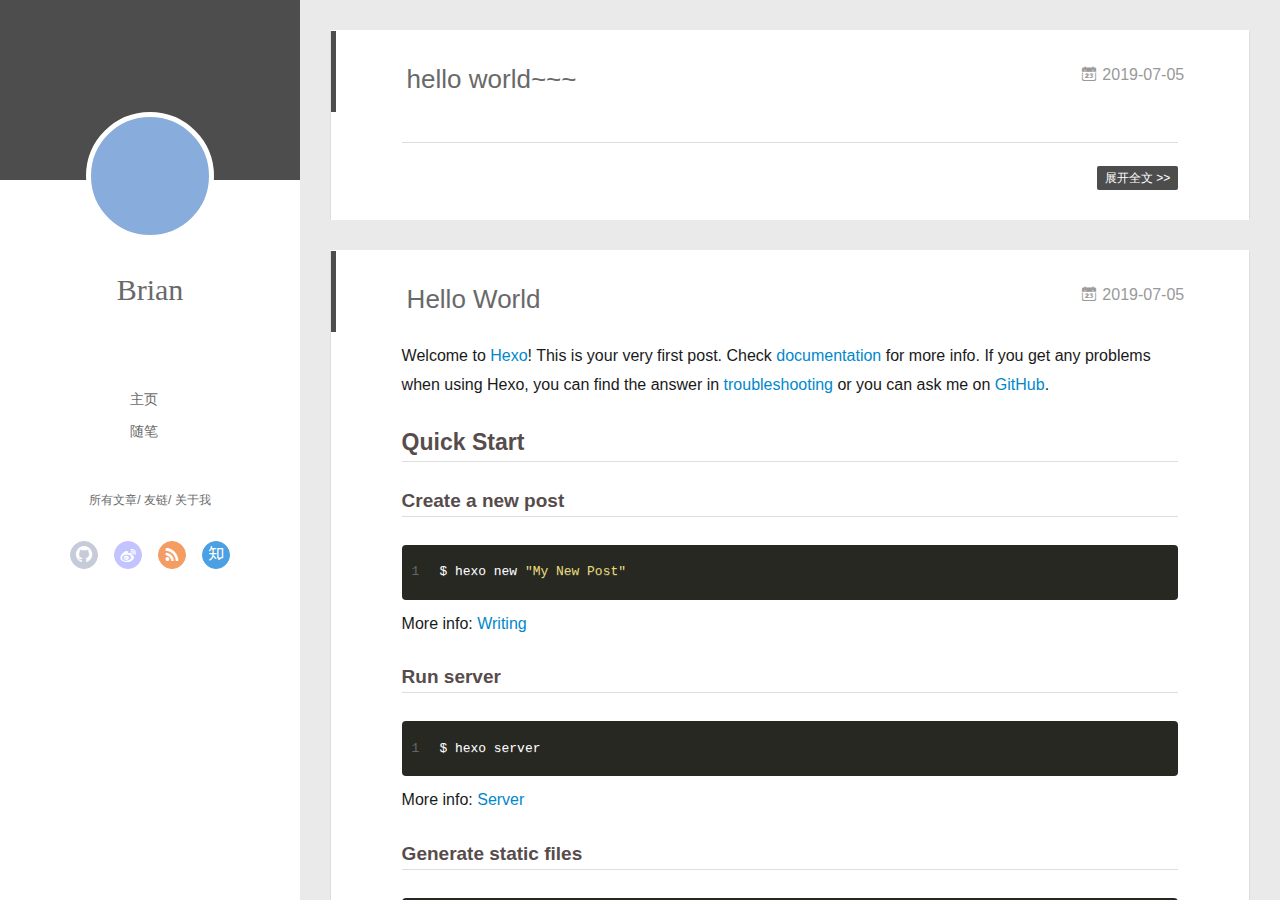
==== commit 9e991413: "Site updated: 2019-07-05 14:56:51" ====
--- a/index.html
+++ b/index.html
@@ -46,7 +46,7 @@
 			<img src="" class="js-avatar">
 		</a>
 		<hgroup>
-		  <h1 class="header-author"><a href="/">John Doe</a></h1>
+		  <h1 class="header-author"><a href="/">Brian</a></h1>
 		</hgroup>
 		
 
@@ -104,7 +104,7 @@
 				<img src="" class="js-avatar">
 			</div>
 			<hgroup>
-			  <h1 class="header-author js-header-author">John Doe</h1>
+			  <h1 class="header-author js-header-author">Brian</h1>
 			</hgroup>
 			
 			
@@ -299,7 +299,7 @@
   <div class="outer">
     <div id="footer-info">
     	<div class="footer-left">
-    		&copy; 2019 John Doe
+    		&copy; 2019 Brian
     	</div>
       	<div class="footer-right">
       		<a href="http://hexo.io/" target="_blank">Hexo</a>  Theme <a href="https://github.com/litten/hexo-theme-yilia" target="_blank">Yilia</a> by Litten
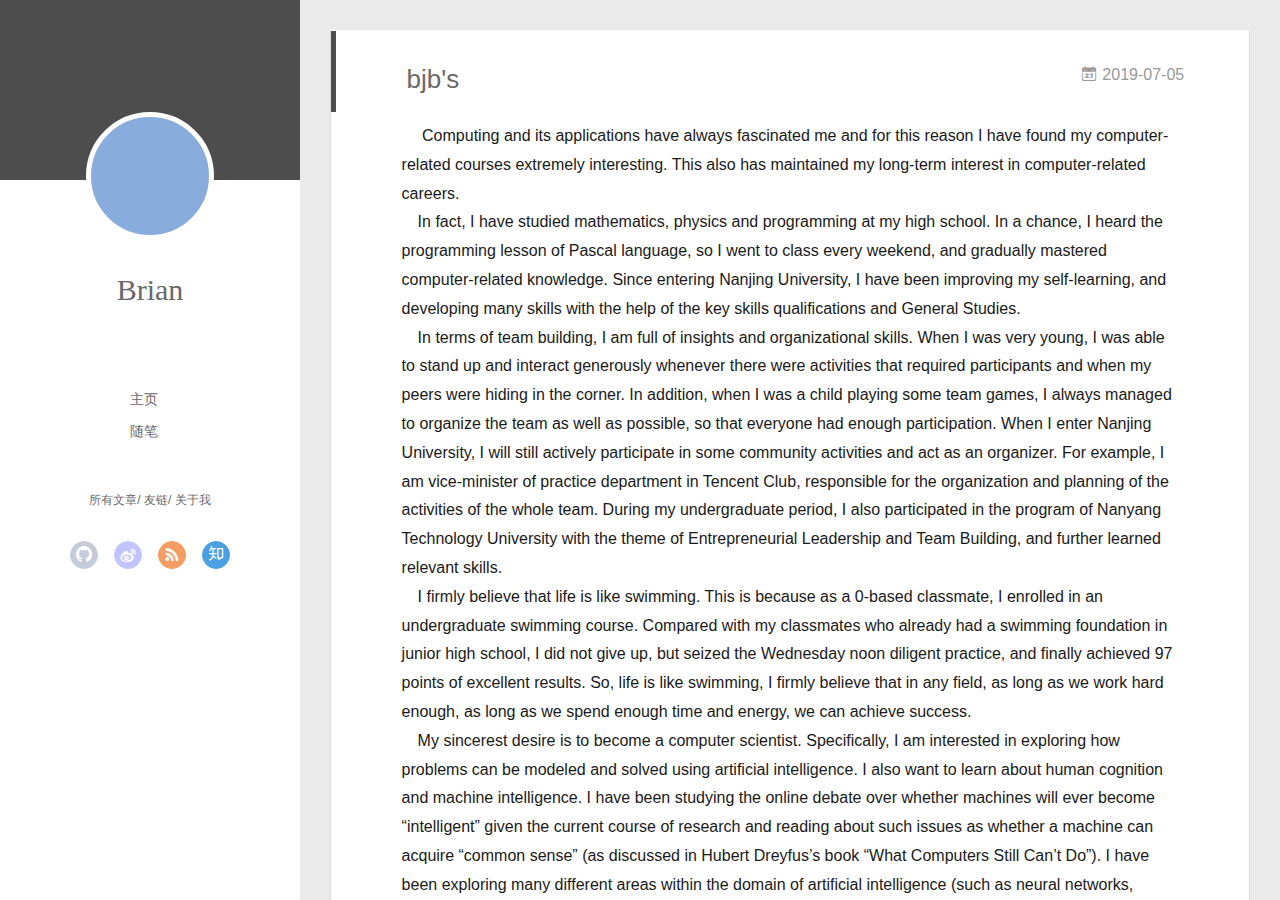
==== commit 943258d3: "Site updated: 2019-07-05 15:05:29" ====
--- a/index.html
+++ b/index.html
@@ -159,7 +159,7 @@
         
   
     <h1 itemprop="name">
-      <a class="article-title" href="/2019/07/05/hello-world-1/">hello world~~~</a>
+      <a class="article-title" href="/2019/07/05/hello-world-1/">bjb&#39;s</a>
     </h1>
   
 
@@ -172,7 +172,8 @@
     
     <div class="article-entry" itemprop="articleBody">
       
-        
+        <p>&emsp; Computing and its applications have always fascinated me and for this reason I have found my computer-related courses extremely interesting. This also has maintained my long-term interest in computer-related careers.<br>&emsp;In fact, I have studied mathematics, physics and programming at my high school. In a chance, I heard the programming lesson of Pascal language, so I went to class every weekend, and gradually mastered computer-related knowledge. Since entering Nanjing University, I have been improving my self-learning, and developing many skills with the help of the key skills qualifications and General Studies.<br>&emsp;In terms of team building, I am full of insights and organizational skills. When I was very young, I was able to stand up and interact generously whenever there were activities that required participants and when my peers were hiding in the corner. In addition, when I was a child playing some team games, I always managed to organize the team as well as possible, so that everyone had enough participation. When I enter Nanjing University, I will still actively participate in some community activities and act as an organizer. For example, I am vice-minister of practice department in Tencent Club, responsible for the organization and planning of the activities of the whole team. During my undergraduate period, I also participated in the program of Nanyang Technology University with the theme of Entrepreneurial Leadership and Team Building, and further learned relevant skills.<br>&emsp;I firmly believe that life is like swimming. This is because as a 0-based classmate, I enrolled in an undergraduate swimming course. Compared with my classmates who already had a swimming foundation in junior high school, I did not give up, but seized the Wednesday noon diligent practice, and finally achieved 97 points of excellent results. So, life is like swimming, I firmly believe that in any field, as long as we work hard enough, as long as we spend enough time and energy, we can achieve success.<br>&emsp;My sincerest desire is to become a computer scientist. Specifically, I am interested in exploring how problems can be modeled and solved using artificial intelligence. I also want to learn about human cognition and machine intelligence. I have been studying the online debate over whether machines will ever become “intelligent” given the current course of research and reading about such issues as whether a machine can acquire “common sense” (as discussed in Hubert Dreyfus’s book “What Computers Still Can’t Do”). I have been exploring many different areas within the domain of artificial intelligence (such as neural networks, genetic algorithms, and natural language processing). The bottom line is that I want to be a part of this exciting field.<br>&emsp;My other hobbies include current affairs politics, model assembly and science fiction movies. In the first two decades of my life, I insisted on watching the 7:30 news broadcast every night, as well as the international news of CCTV 13. In addition, every winter and summer vacation, I will buy some model toys for assembly. Even, I try to learn three-dimensional modeling software, such as maya, to build my own model and do some 3D printing. In science fiction movies, I watched almost all science fiction movies in American history and left a lot of reviews on Douban. In addition to studying academics, I want to continue these hobbies in the future.</p>
+
       
 
       
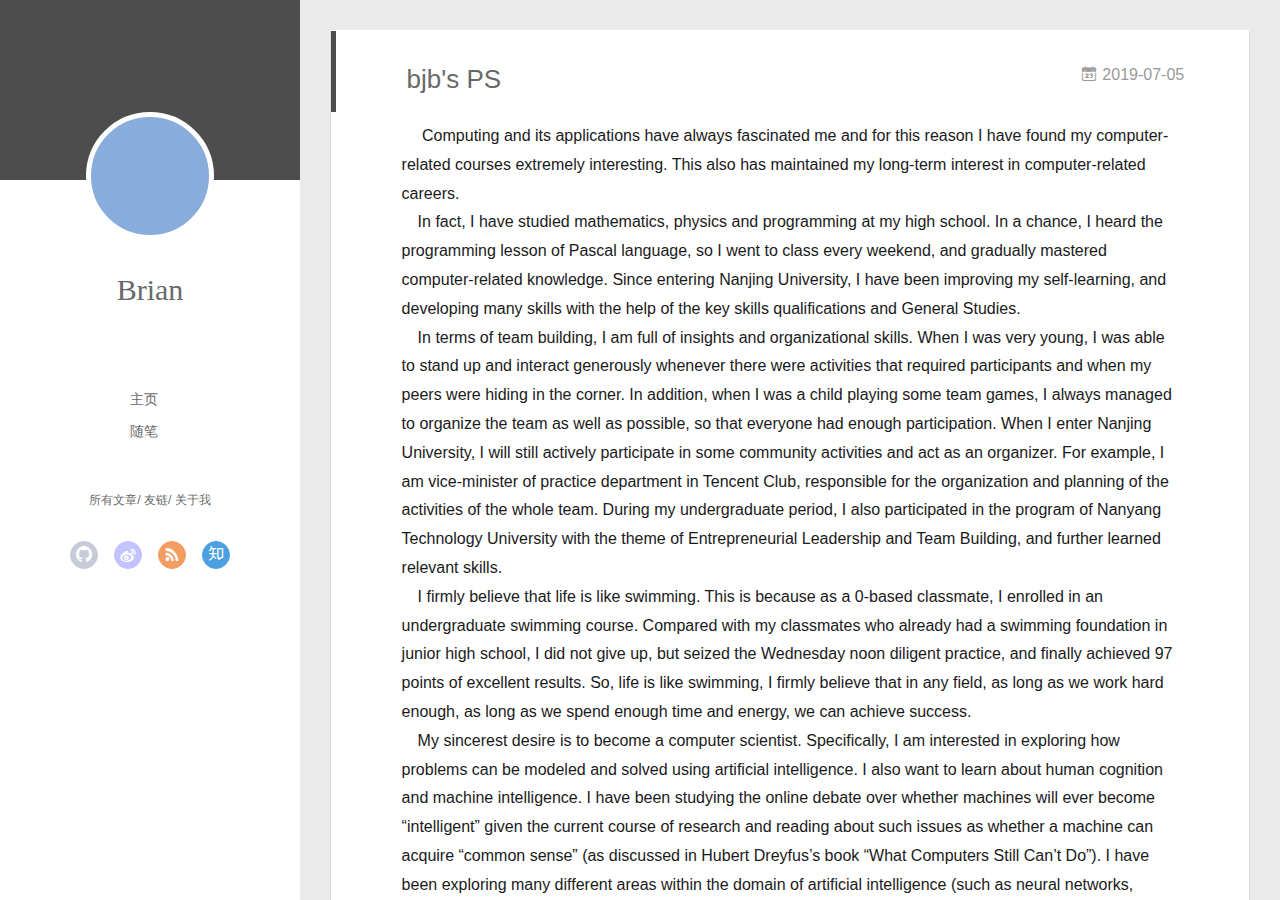
==== commit d02b489c: "Site updated: 2019-07-05 15:07:28" ====
--- a/index.html
+++ b/index.html
@@ -159,7 +159,7 @@
         
   
     <h1 itemprop="name">
-      <a class="article-title" href="/2019/07/05/hello-world-1/">bjb&#39;s</a>
+      <a class="article-title" href="/2019/07/05/hello-world-1/">bjb&#39;s PS</a>
     </h1>
   
 
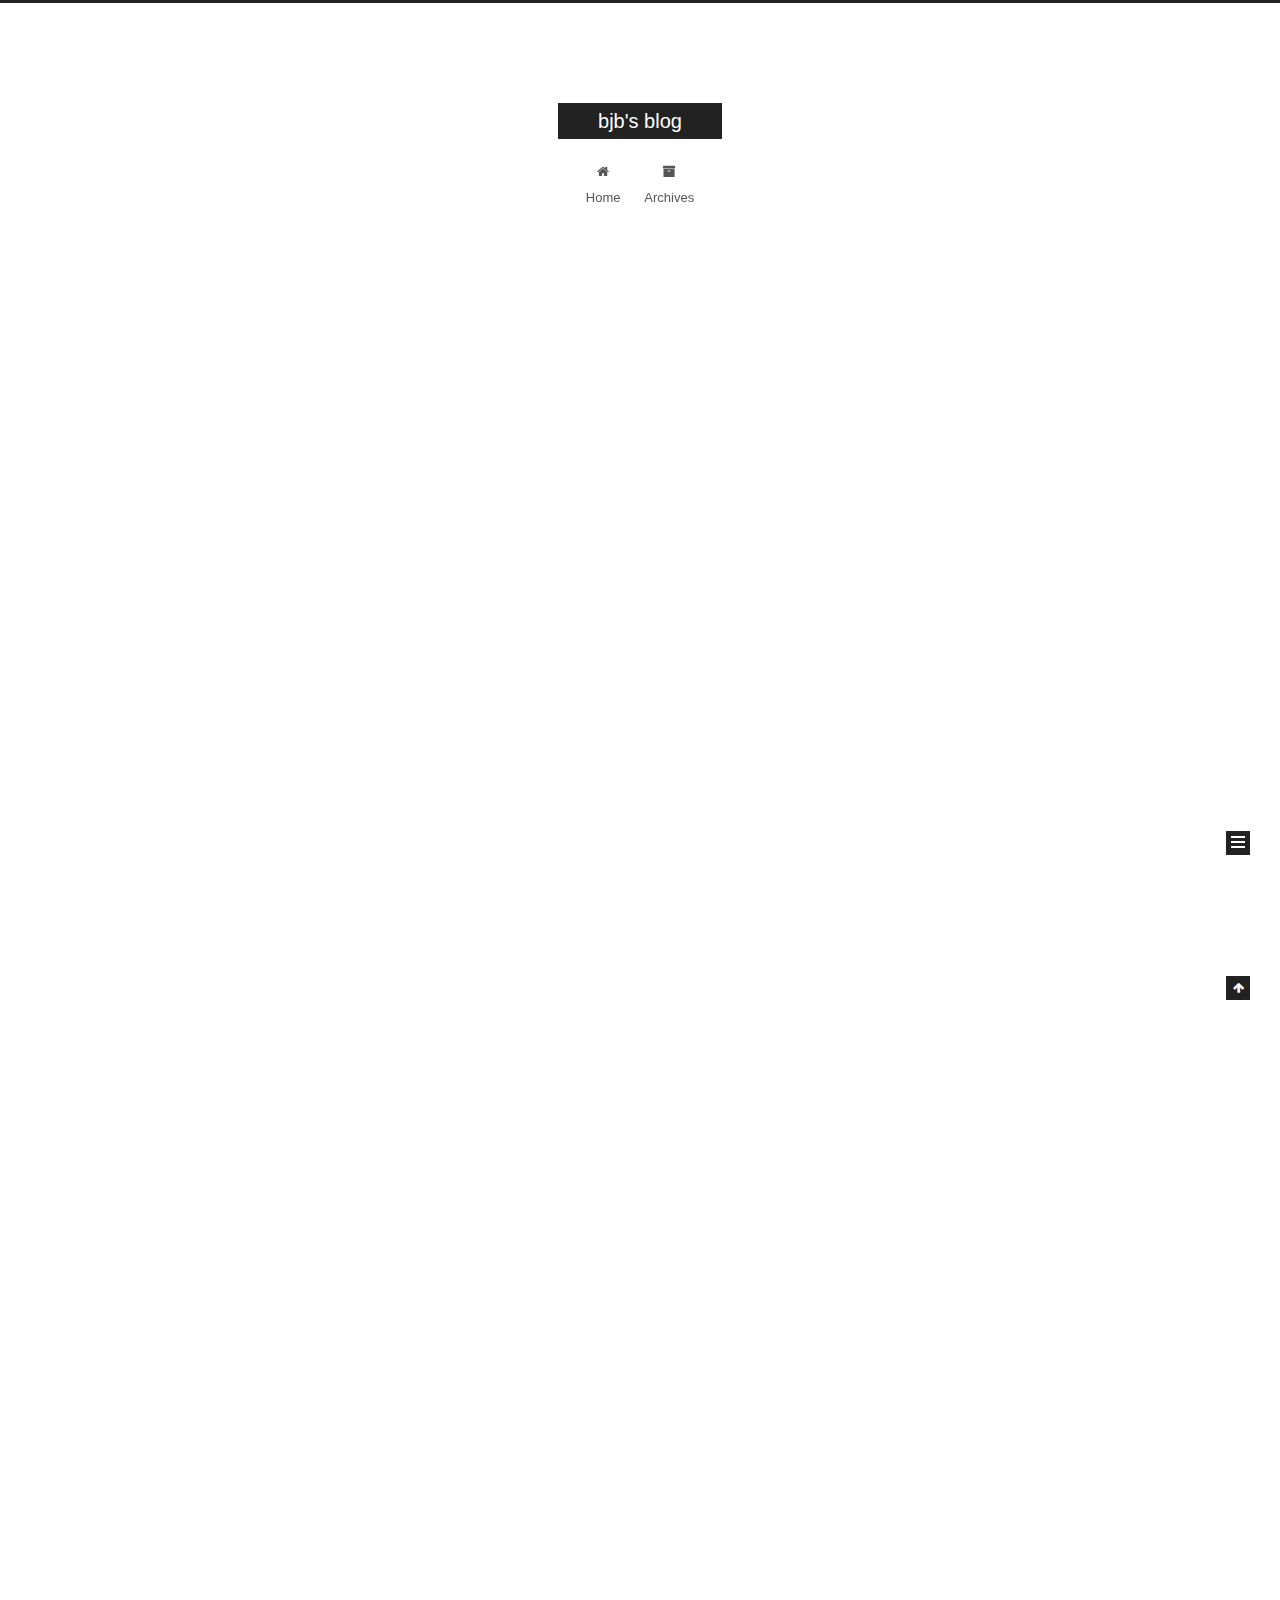
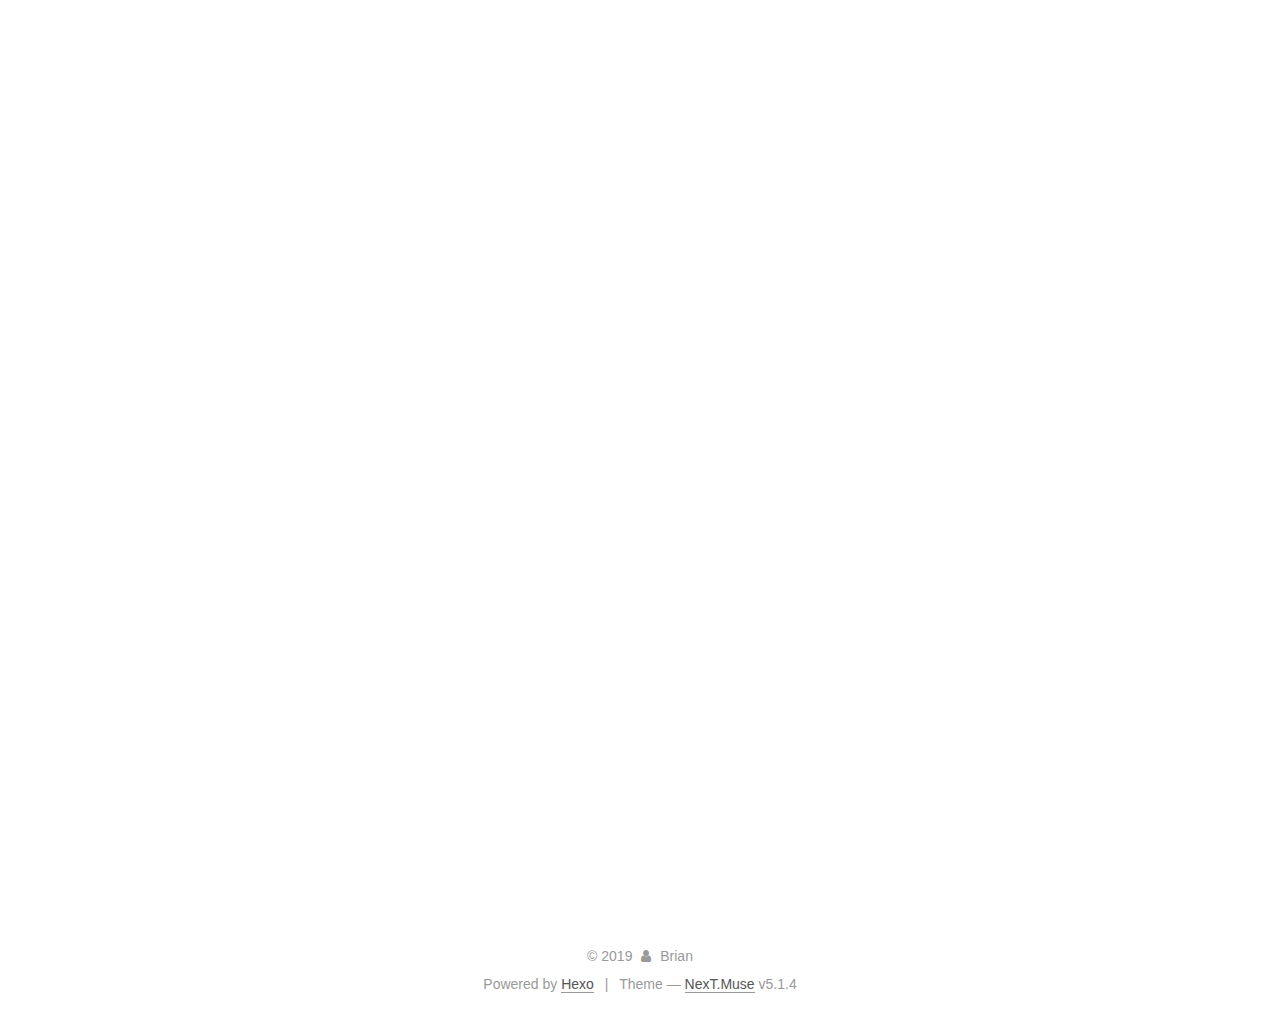
==== commit eb54e090: "Site updated: 2019-07-05 15:36:56" ====
--- a/index.html
+++ b/index.html
@@ -1,541 +1,740 @@
 <!DOCTYPE html>
-<html>
+
+
+
+  
+
+
+<html class="theme-next muse use-motion" lang>
 <head><meta name="generator" content="Hexo 3.9.0">
-  <meta charset="utf-8">
-  
-  <meta name="renderer" content="webkit">
-  <meta http-equiv="X-UA-Compatible" content="IE=edge">
-  <link rel="dns-prefetch" href="http://yoursite.com">
-  <title>bjb&#39;s blog</title>
-  <meta name="viewport" content="width=device-width, initial-scale=1, maximum-scale=1">
-  <meta property="og:type" content="website">
+  <meta charset="UTF-8">
+<meta http-equiv="X-UA-Compatible" content="IE=edge">
+<meta name="viewport" content="width=device-width, initial-scale=1, maximum-scale=1">
+<meta name="theme-color" content="#222">
+
+
+
+
+
+
+
+
+
+<meta http-equiv="Cache-Control" content="no-transform">
+<meta http-equiv="Cache-Control" content="no-siteapp">
+
+
+
+
+
+
+
+
+
+
+
+
+
+
+
+
+  
+  
+  <link href="/lib/fancybox/source/jquery.fancybox.css?v=2.1.5" rel="stylesheet" type="text/css">
+
+
+
+
+
+
+
+<link href="/lib/font-awesome/css/font-awesome.min.css?v=4.6.2" rel="stylesheet" type="text/css">
+
+<link href="/css/main.css?v=5.1.4" rel="stylesheet" type="text/css">
+
+
+  <link rel="apple-touch-icon" sizes="180x180" href="/images/apple-touch-icon-next.png?v=5.1.4">
+
+
+  <link rel="icon" type="image/png" sizes="32x32" href="/images/favicon-32x32-next.png?v=5.1.4">
+
+
+  <link rel="icon" type="image/png" sizes="16x16" href="/images/favicon-16x16-next.png?v=5.1.4">
+
+
+  <link rel="mask-icon" href="/images/logo.svg?v=5.1.4" color="#222">
+
+
+
+
+
+  <meta name="keywords" content="Hexo, NexT">
+
+
+
+
+
+
+
+
+
+
+<meta property="og:type" content="website">
 <meta property="og:title" content="bjb&#39;s blog">
 <meta property="og:url" content="http://yoursite.com/index.html">
 <meta property="og:site_name" content="bjb&#39;s blog">
 <meta property="og:locale" content="default">
 <meta name="twitter:card" content="summary">
 <meta name="twitter:title" content="bjb&#39;s blog">
-  
-    <link rel="alternative" href="/atom.xml" title="bjb&#39;s blog" type="application/atom+xml">
-  
-  
-    <link rel="icon" href="/favicon.png">
-  
-  <link rel="stylesheet" type="text/css" href="/./main.0cf68a.css">
-  <style type="text/css">
-  
-    #container.show {
-      background: linear-gradient(200deg,#a0cfe4,#e8c37e);
+
+
+
+<script type="text/javascript" id="hexo.configurations">
+  var NexT = window.NexT || {};
+  var CONFIG = {
+    root: '/',
+    scheme: 'Muse',
+    version: '5.1.4',
+    sidebar: {"position":"left","display":"post","offset":12,"b2t":false,"scrollpercent":false,"onmobile":false},
+    fancybox: true,
+    tabs: true,
+    motion: {"enable":true,"async":false,"transition":{"post_block":"fadeIn","post_header":"slideDownIn","post_body":"slideDownIn","coll_header":"slideLeftIn","sidebar":"slideUpIn"}},
+    duoshuo: {
+      userId: '0',
+      author: 'Author'
+    },
+    algolia: {
+      applicationID: '',
+      apiKey: '',
+      indexName: '',
+      hits: {"per_page":10},
+      labels: {"input_placeholder":"Search for Posts","hits_empty":"We didn't find any results for the search: ${query}","hits_stats":"${hits} results found in ${time} ms"}
     }
-  </style>
-  
-
-  
+  };
+</script>
+
+
+
+  <link rel="canonical" href="http://yoursite.com/">
+
+
+
+
+
+  <title>bjb's blog</title>
+  
+
+
+
+
+
+
+
 
 </head>
-</html>
-<body>
-  <div id="container" q-class="show:isCtnShow">
-    <canvas id="anm-canvas" class="anm-canvas"></canvas>
-    <div class="left-col" q-class="show:isShow">
-      
-<div class="overlay" style="background: #4d4d4d"></div>
-<div class="intrude-less">
-	<header id="header" class="inner">
-		<a href="/" class="profilepic">
-			<img src="" class="js-avatar">
-		</a>
-		<hgroup>
-		  <h1 class="header-author"><a href="/">Brian</a></h1>
-		</hgroup>
-		
-
-		<nav class="header-menu">
-			<ul>
-			
-				<li><a href="/">主页</a></li>
-	        
-				<li><a href="/tags/随笔/">随笔</a></li>
-	        
-			</ul>
-		</nav>
-		<nav class="header-smart-menu">
-    		
-    			
-    			<a q-on="click: openSlider(e, 'innerArchive')" href="javascript:void(0)">所有文章</a>
-    			
-            
-    			
-    			<a q-on="click: openSlider(e, 'friends')" href="javascript:void(0)">友链</a>
-    			
-            
-    			
-    			<a q-on="click: openSlider(e, 'aboutme')" href="javascript:void(0)">关于我</a>
-    			
-            
-		</nav>
-		<nav class="header-nav">
-			<div class="social">
-				
-					<a class="github" target="_blank" href="#" title="github"><i class="icon-github"></i></a>
-		        
-					<a class="weibo" target="_blank" href="#" title="weibo"><i class="icon-weibo"></i></a>
-		        
-					<a class="rss" target="_blank" href="#" title="rss"><i class="icon-rss"></i></a>
-		        
-					<a class="zhihu" target="_blank" href="#" title="zhihu"><i class="icon-zhihu"></i></a>
-		        
-			</div>
-		</nav>
-	</header>		
+
+<body itemscope itemtype="http://schema.org/WebPage" lang="default">
+
+  
+  
+    
+  
+
+  <div class="container sidebar-position-left 
+  page-home">
+    <div class="headband"></div>
+
+    <header id="header" class="header" itemscope itemtype="http://schema.org/WPHeader">
+      <div class="header-inner"><div class="site-brand-wrapper">
+  <div class="site-meta ">
+    
+
+    <div class="custom-logo-site-title">
+      <a href="/" class="brand" rel="start">
+        <span class="logo-line-before"><i></i></span>
+        <span class="site-title">bjb's blog</span>
+        <span class="logo-line-after"><i></i></span>
+      </a>
+    </div>
+      
+        <p class="site-subtitle"></p>
+      
+  </div>
+
+  <div class="site-nav-toggle">
+    <button>
+      <span class="btn-bar"></span>
+      <span class="btn-bar"></span>
+      <span class="btn-bar"></span>
+    </button>
+  </div>
 </div>
 
+<nav class="site-nav">
+  
+
+  
+    <ul id="menu" class="menu">
+      
+        
+        <li class="menu-item menu-item-home">
+          <a href="/" rel="section">
+            
+              <i class="menu-item-icon fa fa-fw fa-home"></i> <br>
+            
+            Home
+          </a>
+        </li>
+      
+        
+        <li class="menu-item menu-item-archives">
+          <a href="/archives/" rel="section">
+            
+              <i class="menu-item-icon fa fa-fw fa-archive"></i> <br>
+            
+            Archives
+          </a>
+        </li>
+      
+
+      
+    </ul>
+  
+
+  
+</nav>
+
+
+
+ </div>
+    </header>
+
+    <main id="main" class="main">
+      <div class="main-inner">
+        <div class="content-wrap">
+          <div id="content" class="content">
+            
+  <section id="posts" class="posts-expand">
+    
+      
+
+  
+
+  
+  
+  
+
+  <article class="post post-type-normal" itemscope itemtype="http://schema.org/Article">
+  
+  
+  
+  <div class="post-block">
+    <link itemprop="mainEntityOfPage" href="http://yoursite.com/2019/07/05/hello-world-1/">
+
+    <span hidden itemprop="author" itemscope itemtype="http://schema.org/Person">
+      <meta itemprop="name" content="Brian">
+      <meta itemprop="description" content>
+      <meta itemprop="image" content="/images/avatar.gif">
+    </span>
+
+    <span hidden itemprop="publisher" itemscope itemtype="http://schema.org/Organization">
+      <meta itemprop="name" content="bjb's blog">
+    </span>
+
+    
+      <header class="post-header">
+
+        
+        
+          <h1 class="post-title" itemprop="name headline">
+                
+                <a class="post-title-link" href="/2019/07/05/hello-world-1/" itemprop="url">bjb's PS</a></h1>
+        
+
+        <div class="post-meta">
+          <span class="post-time">
+            
+              <span class="post-meta-item-icon">
+                <i class="fa fa-calendar-o"></i>
+              </span>
+              
+                <span class="post-meta-item-text">Posted on</span>
+              
+              <time title="Post created" itemprop="dateCreated datePublished" datetime="2019-07-05T14:22:51+08:00">
+                2019-07-05
+              </time>
+            
+
+            
+
+            
+          </span>
+
+          
+
+          
+            
+          
+
+          
+          
+
+          
+
+          
+
+          
+
+        </div>
+      </header>
+    
+
+    
+    
+    
+    <div class="post-body" itemprop="articleBody">
+
+      
+      
+
+      
+        
+          
+            <p>&emsp; Computing and its applications have always fascinated me and for this reason I have found my computer-related courses extremely interesting. This also has maintained my long-term interest in computer-related careers.<br>&emsp;In fact, I have studied mathematics, physics and programming at my high school. In a chance, I heard the programming lesson of Pascal language, so I went to class every weekend, and gradually mastered computer-related knowledge. Since entering Nanjing University, I have been improving my self-learning, and developing many skills with the help of the key skills qualifications and General Studies.<br>&emsp;In terms of team building, I am full of insights and organizational skills. When I was very young, I was able to stand up and interact generously whenever there were activities that required participants and when my peers were hiding in the corner. In addition, when I was a child playing some team games, I always managed to organize the team as well as possible, so that everyone had enough participation. When I enter Nanjing University, I will still actively participate in some community activities and act as an organizer. For example, I am vice-minister of practice department in Tencent Club, responsible for the organization and planning of the activities of the whole team. During my undergraduate period, I also participated in the program of Nanyang Technology University with the theme of Entrepreneurial Leadership and Team Building, and further learned relevant skills.<br>&emsp;I firmly believe that life is like swimming. This is because as a 0-based classmate, I enrolled in an undergraduate swimming course. Compared with my classmates who already had a swimming foundation in junior high school, I did not give up, but seized the Wednesday noon diligent practice, and finally achieved 97 points of excellent results. So, life is like swimming, I firmly believe that in any field, as long as we work hard enough, as long as we spend enough time and energy, we can achieve success.<br>&emsp;My sincerest desire is to become a computer scientist. Specifically, I am interested in exploring how problems can be modeled and solved using artificial intelligence. I also want to learn about human cognition and machine intelligence. I have been studying the online debate over whether machines will ever become “intelligent” given the current course of research and reading about such issues as whether a machine can acquire “common sense” (as discussed in Hubert Dreyfus’s book “What Computers Still Can’t Do”). I have been exploring many different areas within the domain of artificial intelligence (such as neural networks, genetic algorithms, and natural language processing). The bottom line is that I want to be a part of this exciting field.<br>&emsp;My other hobbies include current affairs politics, model assembly and science fiction movies. In the first two decades of my life, I insisted on watching the 7:30 news broadcast every night, as well as the international news of CCTV 13. In addition, every winter and summer vacation, I will buy some model toys for assembly. Even, I try to learn three-dimensional modeling software, such as maya, to build my own model and do some 3D printing. In science fiction movies, I watched almost all science fiction movies in American history and left a lot of reviews on Douban. In addition to studying academics, I want to continue these hobbies in the future.</p>
+
+          
+        
+      
     </div>
-    <div class="mid-col" q-class="show:isShow,hide:isShow|isFalse">
-      
-<nav id="mobile-nav">
-  	<div class="overlay js-overlay" style="background: #4d4d4d"></div>
-	<div class="btnctn js-mobile-btnctn">
-  		<div class="slider-trigger list" q-on="click: openSlider(e)"><i class="icon icon-sort"></i></div>
-	</div>
-	<div class="intrude-less">
-		<header id="header" class="inner">
-			<div class="profilepic">
-				<img src="" class="js-avatar">
-			</div>
-			<hgroup>
-			  <h1 class="header-author js-header-author">Brian</h1>
-			</hgroup>
-			
-			
-			
-				
-			
-				
-			
-			
-			
-			<nav class="header-nav">
-				<div class="social">
-					
-						<a class="github" target="_blank" href="#" title="github"><i class="icon-github"></i></a>
-			        
-						<a class="weibo" target="_blank" href="#" title="weibo"><i class="icon-weibo"></i></a>
-			        
-						<a class="rss" target="_blank" href="#" title="rss"><i class="icon-rss"></i></a>
-			        
-						<a class="zhihu" target="_blank" href="#" title="zhihu"><i class="icon-zhihu"></i></a>
-			        
-				</div>
-			</nav>
-
-			<nav class="header-menu js-header-menu">
-				<ul style="width: 50%">
-				
-				
-					<li style="width: 50%"><a href="/">主页</a></li>
-		        
-					<li style="width: 50%"><a href="/tags/随笔/">随笔</a></li>
-		        
-				</ul>
-			</nav>
-		</header>				
-	</div>
-	<div class="mobile-mask" style="display:none" q-show="isShow"></div>
-</nav>
-
-      <div id="wrapper" class="body-wrap">
-        <div class="menu-l">
-          <div class="canvas-wrap">
-            <canvas data-colors="#eaeaea" data-sectionHeight="100" data-contentId="js-content" id="myCanvas1" class="anm-canvas"></canvas>
+    
+    
+    
+
+    
+
+    
+
+    
+
+    <footer class="post-footer">
+      
+
+      
+
+      
+
+      
+      
+        <div class="post-eof"></div>
+      
+    </footer>
+  </div>
+  
+  
+  
+  </article>
+
+
+    
+      
+
+  
+
+  
+  
+  
+
+  <article class="post post-type-normal" itemscope itemtype="http://schema.org/Article">
+  
+  
+  
+  <div class="post-block">
+    <link itemprop="mainEntityOfPage" href="http://yoursite.com/2019/07/05/hello-world/">
+
+    <span hidden itemprop="author" itemscope itemtype="http://schema.org/Person">
+      <meta itemprop="name" content="Brian">
+      <meta itemprop="description" content>
+      <meta itemprop="image" content="/images/avatar.gif">
+    </span>
+
+    <span hidden itemprop="publisher" itemscope itemtype="http://schema.org/Organization">
+      <meta itemprop="name" content="bjb's blog">
+    </span>
+
+    
+      <header class="post-header">
+
+        
+        
+          <h1 class="post-title" itemprop="name headline">
+                
+                <a class="post-title-link" href="/2019/07/05/hello-world/" itemprop="url">Hello World</a></h1>
+        
+
+        <div class="post-meta">
+          <span class="post-time">
+            
+              <span class="post-meta-item-icon">
+                <i class="fa fa-calendar-o"></i>
+              </span>
+              
+                <span class="post-meta-item-text">Posted on</span>
+              
+              <time title="Post created" itemprop="dateCreated datePublished" datetime="2019-07-05T13:44:23+08:00">
+                2019-07-05
+              </time>
+            
+
+            
+
+            
+          </span>
+
+          
+
+          
+            
+          
+
+          
+          
+
+          
+
+          
+
+          
+
+        </div>
+      </header>
+    
+
+    
+    
+    
+    <div class="post-body" itemprop="articleBody">
+
+      
+      
+
+      
+        
+          
+            <p>Welcome to <a href="https://hexo.io/" target="_blank" rel="noopener">Hexo</a>! This is your very first post. Check <a href="https://hexo.io/docs/" target="_blank" rel="noopener">documentation</a> for more info. If you get any problems when using Hexo, you can find the answer in <a href="https://hexo.io/docs/troubleshooting.html" target="_blank" rel="noopener">troubleshooting</a> or you can ask me on <a href="https://github.com/hexojs/hexo/issues" target="_blank" rel="noopener">GitHub</a>.</p>
+<h2 id="Quick-Start"><a href="#Quick-Start" class="headerlink" title="Quick Start"></a>Quick Start</h2><h3 id="Create-a-new-post"><a href="#Create-a-new-post" class="headerlink" title="Create a new post"></a>Create a new post</h3><figure class="highlight bash"><table><tr><td class="gutter"><pre><span class="line">1</span><br></pre></td><td class="code"><pre><span class="line">$ hexo new <span class="string">"My New Post"</span></span><br></pre></td></tr></table></figure>
+
+<p>More info: <a href="https://hexo.io/docs/writing.html" target="_blank" rel="noopener">Writing</a></p>
+<h3 id="Run-server"><a href="#Run-server" class="headerlink" title="Run server"></a>Run server</h3><figure class="highlight bash"><table><tr><td class="gutter"><pre><span class="line">1</span><br></pre></td><td class="code"><pre><span class="line">$ hexo server</span><br></pre></td></tr></table></figure>
+
+<p>More info: <a href="https://hexo.io/docs/server.html" target="_blank" rel="noopener">Server</a></p>
+<h3 id="Generate-static-files"><a href="#Generate-static-files" class="headerlink" title="Generate static files"></a>Generate static files</h3><figure class="highlight bash"><table><tr><td class="gutter"><pre><span class="line">1</span><br></pre></td><td class="code"><pre><span class="line">$ hexo generate</span><br></pre></td></tr></table></figure>
+
+<p>More info: <a href="https://hexo.io/docs/generating.html" target="_blank" rel="noopener">Generating</a></p>
+<h3 id="Deploy-to-remote-sites"><a href="#Deploy-to-remote-sites" class="headerlink" title="Deploy to remote sites"></a>Deploy to remote sites</h3><figure class="highlight bash"><table><tr><td class="gutter"><pre><span class="line">1</span><br></pre></td><td class="code"><pre><span class="line">$ hexo deploy</span><br></pre></td></tr></table></figure>
+
+<p>More info: <a href="https://hexo.io/docs/deployment.html" target="_blank" rel="noopener">Deployment</a></p>
+
+          
+        
+      
+    </div>
+    
+    
+    
+
+    
+
+    
+
+    
+
+    <footer class="post-footer">
+      
+
+      
+
+      
+
+      
+      
+        <div class="post-eof"></div>
+      
+    </footer>
+  </div>
+  
+  
+  
+  </article>
+
+
+    
+  </section>
+
+  
+
+
           </div>
-          <div id="js-content" class="content-ll">
-            
-  
-    <article id="post-hello-world-1" class="article article-type-post  article-index" itemscope itemprop="blogPost">
-  <div class="article-inner">
-    
-      <header class="article-header">
-        
-  
-    <h1 itemprop="name">
-      <a class="article-title" href="/2019/07/05/hello-world-1/">bjb&#39;s PS</a>
-    </h1>
-  
-
-        
-        <a href="/2019/07/05/hello-world-1/" class="archive-article-date">
-  	<time datetime="2019-07-05T06:22:51.000Z" itemprop="datePublished"><i class="icon-calendar icon"></i>2019-07-05</time>
-</a>
-        
-      </header>
-    
-    <div class="article-entry" itemprop="articleBody">
-      
-        <p>&emsp; Computing and its applications have always fascinated me and for this reason I have found my computer-related courses extremely interesting. This also has maintained my long-term interest in computer-related careers.<br>&emsp;In fact, I have studied mathematics, physics and programming at my high school. In a chance, I heard the programming lesson of Pascal language, so I went to class every weekend, and gradually mastered computer-related knowledge. Since entering Nanjing University, I have been improving my self-learning, and developing many skills with the help of the key skills qualifications and General Studies.<br>&emsp;In terms of team building, I am full of insights and organizational skills. When I was very young, I was able to stand up and interact generously whenever there were activities that required participants and when my peers were hiding in the corner. In addition, when I was a child playing some team games, I always managed to organize the team as well as possible, so that everyone had enough participation. When I enter Nanjing University, I will still actively participate in some community activities and act as an organizer. For example, I am vice-minister of practice department in Tencent Club, responsible for the organization and planning of the activities of the whole team. During my undergraduate period, I also participated in the program of Nanyang Technology University with the theme of Entrepreneurial Leadership and Team Building, and further learned relevant skills.<br>&emsp;I firmly believe that life is like swimming. This is because as a 0-based classmate, I enrolled in an undergraduate swimming course. Compared with my classmates who already had a swimming foundation in junior high school, I did not give up, but seized the Wednesday noon diligent practice, and finally achieved 97 points of excellent results. So, life is like swimming, I firmly believe that in any field, as long as we work hard enough, as long as we spend enough time and energy, we can achieve success.<br>&emsp;My sincerest desire is to become a computer scientist. Specifically, I am interested in exploring how problems can be modeled and solved using artificial intelligence. I also want to learn about human cognition and machine intelligence. I have been studying the online debate over whether machines will ever become “intelligent” given the current course of research and reading about such issues as whether a machine can acquire “common sense” (as discussed in Hubert Dreyfus’s book “What Computers Still Can’t Do”). I have been exploring many different areas within the domain of artificial intelligence (such as neural networks, genetic algorithms, and natural language processing). The bottom line is that I want to be a part of this exciting field.<br>&emsp;My other hobbies include current affairs politics, model assembly and science fiction movies. In the first two decades of my life, I insisted on watching the 7:30 news broadcast every night, as well as the international news of CCTV 13. In addition, every winter and summer vacation, I will buy some model toys for assembly. Even, I try to learn three-dimensional modeling software, such as maya, to build my own model and do some 3D printing. In science fiction movies, I watched almost all science fiction movies in American history and left a lot of reviews on Douban. In addition to studying academics, I want to continue these hobbies in the future.</p>
-
-      
-
-      
-    </div>
-    <div class="article-info article-info-index">
-      
-      
-      
-
-      
-        <p class="article-more-link">
-          <a class="article-more-a" href="/2019/07/05/hello-world-1/">展开全文 >></a>
-        </p>
-      
-
-      
-      <div class="clearfix"></div>
+          
+
+
+          
+
+        </div>
+        
+          
+  
+  <div class="sidebar-toggle">
+    <div class="sidebar-toggle-line-wrap">
+      <span class="sidebar-toggle-line sidebar-toggle-line-first"></span>
+      <span class="sidebar-toggle-line sidebar-toggle-line-middle"></span>
+      <span class="sidebar-toggle-line sidebar-toggle-line-last"></span>
     </div>
   </div>
-</article>
-
-<aside class="wrap-side-operation">
-    <div class="mod-side-operation">
-        
-        <div class="jump-container" id="js-jump-container" style="display:none;">
-            <a href="javascript:void(0)" class="mod-side-operation__jump-to-top">
-                <i class="icon-font icon-back"></i>
-            </a>
-            <div id="js-jump-plan-container" class="jump-plan-container" style="top: -11px;">
-                <i class="icon-font icon-plane jump-plane"></i>
-            </div>
+
+  <aside id="sidebar" class="sidebar">
+    
+    <div class="sidebar-inner">
+
+      
+
+      
+
+      <section class="site-overview-wrap sidebar-panel sidebar-panel-active">
+        <div class="site-overview">
+          <div class="site-author motion-element" itemprop="author" itemscope itemtype="http://schema.org/Person">
+            
+              <p class="site-author-name" itemprop="name">Brian</p>
+              <p class="site-description motion-element" itemprop="description"></p>
+          </div>
+
+          <nav class="site-state motion-element">
+
+            
+              <div class="site-state-item site-state-posts">
+              
+                <a href="/archives/">
+              
+                  <span class="site-state-item-count">2</span>
+                  <span class="site-state-item-name">posts</span>
+                </a>
+              </div>
+            
+
+            
+
+            
+
+          </nav>
+
+          
+
+          
+
+          
+          
+
+          
+          
+
+          
+
         </div>
-        
-        
+      </section>
+
+      
+
+      
+
     </div>
-</aside>
-
-
-
-
-  
-    <article id="post-hello-world" class="article article-type-post  article-index" itemscope itemprop="blogPost">
-  <div class="article-inner">
-    
-      <header class="article-header">
-        
-  
-    <h1 itemprop="name">
-      <a class="article-title" href="/2019/07/05/hello-world/">Hello World</a>
-    </h1>
-  
-
-        
-        <a href="/2019/07/05/hello-world/" class="archive-article-date">
-  	<time datetime="2019-07-05T05:44:23.575Z" itemprop="datePublished"><i class="icon-calendar icon"></i>2019-07-05</time>
-</a>
-        
-      </header>
-    
-    <div class="article-entry" itemprop="articleBody">
-      
-        <p>Welcome to <a href="https://hexo.io/" target="_blank" rel="noopener">Hexo</a>! This is your very first post. Check <a href="https://hexo.io/docs/" target="_blank" rel="noopener">documentation</a> for more info. If you get any problems when using Hexo, you can find the answer in <a href="https://hexo.io/docs/troubleshooting.html" target="_blank" rel="noopener">troubleshooting</a> or you can ask me on <a href="https://github.com/hexojs/hexo/issues" target="_blank" rel="noopener">GitHub</a>.</p>
-<h2 id="Quick-Start"><a href="#Quick-Start" class="headerlink" title="Quick Start"></a>Quick Start</h2><h3 id="Create-a-new-post"><a href="#Create-a-new-post" class="headerlink" title="Create a new post"></a>Create a new post</h3><figure class="highlight bash"><table><tr><td class="gutter"><pre><span class="line">1</span><br></pre></td><td class="code"><pre><span class="line">$ hexo new <span class="string">"My New Post"</span></span><br></pre></td></tr></table></figure>
-
-<p>More info: <a href="https://hexo.io/docs/writing.html" target="_blank" rel="noopener">Writing</a></p>
-<h3 id="Run-server"><a href="#Run-server" class="headerlink" title="Run server"></a>Run server</h3><figure class="highlight bash"><table><tr><td class="gutter"><pre><span class="line">1</span><br></pre></td><td class="code"><pre><span class="line">$ hexo server</span><br></pre></td></tr></table></figure>
-
-<p>More info: <a href="https://hexo.io/docs/server.html" target="_blank" rel="noopener">Server</a></p>
-<h3 id="Generate-static-files"><a href="#Generate-static-files" class="headerlink" title="Generate static files"></a>Generate static files</h3><figure class="highlight bash"><table><tr><td class="gutter"><pre><span class="line">1</span><br></pre></td><td class="code"><pre><span class="line">$ hexo generate</span><br></pre></td></tr></table></figure>
-
-<p>More info: <a href="https://hexo.io/docs/generating.html" target="_blank" rel="noopener">Generating</a></p>
-<h3 id="Deploy-to-remote-sites"><a href="#Deploy-to-remote-sites" class="headerlink" title="Deploy to remote sites"></a>Deploy to remote sites</h3><figure class="highlight bash"><table><tr><td class="gutter"><pre><span class="line">1</span><br></pre></td><td class="code"><pre><span class="line">$ hexo deploy</span><br></pre></td></tr></table></figure>
-
-<p>More info: <a href="https://hexo.io/docs/deployment.html" target="_blank" rel="noopener">Deployment</a></p>
-
-      
-
-      
-    </div>
-    <div class="article-info article-info-index">
-      
-      
-      
-
-      
-        <p class="article-more-link">
-          <a class="article-more-a" href="/2019/07/05/hello-world/">展开全文 >></a>
-        </p>
-      
-
-      
-      <div class="clearfix"></div>
-    </div>
+  </aside>
+
+
+        
+      </div>
+    </main>
+
+    <footer id="footer" class="footer">
+      <div class="footer-inner">
+        <div class="copyright">&copy; <span itemprop="copyrightYear">2019</span>
+  <span class="with-love">
+    <i class="fa fa-user"></i>
+  </span>
+  <span class="author" itemprop="copyrightHolder">Brian</span>
+
+  
+</div>
+
+
+  <div class="powered-by">Powered by <a class="theme-link" target="_blank" href="https://hexo.io">Hexo</a></div>
+
+
+
+  <span class="post-meta-divider">|</span>
+
+
+
+  <div class="theme-info">Theme &mdash; <a class="theme-link" target="_blank" href="https://github.com/iissnan/hexo-theme-next">NexT.Muse</a> v5.1.4</div>
+
+
+
+
+        
+
+
+
+
+
+
+
+        
+      </div>
+    </footer>
+
+    
+      <div class="back-to-top">
+        <i class="fa fa-arrow-up"></i>
+        
+      </div>
+    
+
+    
+
   </div>
-</article>
-
-<aside class="wrap-side-operation">
-    <div class="mod-side-operation">
-        
-        <div class="jump-container" id="js-jump-container" style="display:none;">
-            <a href="javascript:void(0)" class="mod-side-operation__jump-to-top">
-                <i class="icon-font icon-back"></i>
-            </a>
-            <div id="js-jump-plan-container" class="jump-plan-container" style="top: -11px;">
-                <i class="icon-font icon-plane jump-plane"></i>
-            </div>
-        </div>
-        
-        
-    </div>
-</aside>
-
-
-
-
-  
-  
-
-
-          </div>
-        </div>
-      </div>
-      <footer id="footer">
-  <div class="outer">
-    <div id="footer-info">
-    	<div class="footer-left">
-    		&copy; 2019 Brian
-    	</div>
-      	<div class="footer-right">
-      		<a href="http://hexo.io/" target="_blank">Hexo</a>  Theme <a href="https://github.com/litten/hexo-theme-yilia" target="_blank">Yilia</a> by Litten
-      	</div>
-    </div>
-  </div>
-</footer>
-    </div>
-    <script>
-	var yiliaConfig = {
-		mathjax: false,
-		isHome: true,
-		isPost: false,
-		isArchive: false,
-		isTag: false,
-		isCategory: false,
-		open_in_new: false,
-		toc_hide_index: true,
-		root: "/",
-		innerArchive: true,
-		showTags: false
-	}
+
+  
+
+<script type="text/javascript">
+  if (Object.prototype.toString.call(window.Promise) !== '[object Function]') {
+    window.Promise = null;
+  }
 </script>
 
-<script>!function(t){function n(e){if(r[e])return r[e].exports;var i=r[e]={exports:{},id:e,loaded:!1};return t[e].call(i.exports,i,i.exports,n),i.loaded=!0,i.exports}var r={};n.m=t,n.c=r,n.p="./",n(0)}([function(t,n,r){r(195),t.exports=r(191)},function(t,n,r){var e=r(3),i=r(52),o=r(27),u=r(28),c=r(53),f="prototype",a=function(t,n,r){var s,l,h,v,p=t&a.F,d=t&a.G,y=t&a.S,g=t&a.P,b=t&a.B,m=d?e:y?e[n]||(e[n]={}):(e[n]||{})[f],x=d?i:i[n]||(i[n]={}),w=x[f]||(x[f]={});d&&(r=n);for(s in r)l=!p&&m&&void 0!==m[s],h=(l?m:r)[s],v=b&&l?c(h,e):g&&"function"==typeof h?c(Function.call,h):h,m&&u(m,s,h,t&a.U),x[s]!=h&&o(x,s,v),g&&w[s]!=h&&(w[s]=h)};e.core=i,a.F=1,a.G=2,a.S=4,a.P=8,a.B=16,a.W=32,a.U=64,a.R=128,t.exports=a},function(t,n,r){var e=r(6);t.exports=function(t){if(!e(t))throw TypeError(t+" is not an object!");return t}},function(t,n){var r=t.exports="undefined"!=typeof window&&window.Math==Math?window:"undefined"!=typeof self&&self.Math==Math?self:Function("return this")();"number"==typeof __g&&(__g=r)},function(t,n){t.exports=function(t){try{return!!t()}catch(t){return!0}}},function(t,n){var r=t.exports="undefined"!=typeof window&&window.Math==Math?window:"undefined"!=typeof self&&self.Math==Math?self:Function("return this")();"number"==typeof __g&&(__g=r)},function(t,n){t.exports=function(t){return"object"==typeof t?null!==t:"function"==typeof t}},function(t,n,r){var e=r(126)("wks"),i=r(76),o=r(3).Symbol,u="function"==typeof o;(t.exports=function(t){return e[t]||(e[t]=u&&o[t]||(u?o:i)("Symbol."+t))}).store=e},function(t,n){var r={}.hasOwnProperty;t.exports=function(t,n){return r.call(t,n)}},function(t,n,r){var e=r(94),i=r(33);t.exports=function(t){return e(i(t))}},function(t,n,r){t.exports=!r(4)(function(){return 7!=Object.defineProperty({},"a",{get:function(){return 7}}).a})},function(t,n,r){var e=r(2),i=r(167),o=r(50),u=Object.defineProperty;n.f=r(10)?Object.defineProperty:function(t,n,r){if(e(t),n=o(n,!0),e(r),i)try{return u(t,n,r)}catch(t){}if("get"in r||"set"in r)throw TypeError("Accessors not supported!");return"value"in r&&(t[n]=r.value),t}},function(t,n,r){t.exports=!r(18)(function(){return 7!=Object.defineProperty({},"a",{get:function(){return 7}}).a})},function(t,n,r){var e=r(14),i=r(22);t.exports=r(12)?function(t,n,r){return e.f(t,n,i(1,r))}:function(t,n,r){return t[n]=r,t}},function(t,n,r){var e=r(20),i=r(58),o=r(42),u=Object.defineProperty;n.f=r(12)?Object.defineProperty:function(t,n,r){if(e(t),n=o(n,!0),e(r),i)try{return u(t,n,r)}catch(t){}if("get"in r||"set"in r)throw TypeError("Accessors not supported!");return"value"in r&&(t[n]=r.value),t}},function(t,n,r){var e=r(40)("wks"),i=r(23),o=r(5).Symbol,u="function"==typeof o;(t.exports=function(t){return e[t]||(e[t]=u&&o[t]||(u?o:i)("Symbol."+t))}).store=e},function(t,n,r){var e=r(67),i=Math.min;t.exports=function(t){return t>0?i(e(t),9007199254740991):0}},function(t,n,r){var e=r(46);t.exports=function(t){return Object(e(t))}},function(t,n){t.exports=function(t){try{return!!t()}catch(t){return!0}}},function(t,n,r){var e=r(63),i=r(34);t.exports=Object.keys||function(t){return e(t,i)}},function(t,n,r){var e=r(21);t.exports=function(t){if(!e(t))throw TypeError(t+" is not an object!");return t}},function(t,n){t.exports=function(t){return"object"==typeof t?null!==t:"function"==typeof t}},function(t,n){t.exports=function(t,n){return{enumerable:!(1&t),configurable:!(2&t),writable:!(4&t),value:n}}},function(t,n){var r=0,e=Math.random();t.exports=function(t){return"Symbol(".concat(void 0===t?"":t,")_",(++r+e).toString(36))}},function(t,n){var r={}.hasOwnProperty;t.exports=function(t,n){return r.call(t,n)}},function(t,n){var r=t.exports={version:"2.4.0"};"number"==typeof __e&&(__e=r)},function(t,n){t.exports=function(t){if("function"!=typeof t)throw TypeError(t+" is not a function!");return t}},function(t,n,r){var e=r(11),i=r(66);t.exports=r(10)?function(t,n,r){return e.f(t,n,i(1,r))}:function(t,n,r){return t[n]=r,t}},function(t,n,r){var e=r(3),i=r(27),o=r(24),u=r(76)("src"),c="toString",f=Function[c],a=(""+f).split(c);r(52).inspectSource=function(t){return f.call(t)},(t.exports=function(t,n,r,c){var f="function"==typeof r;f&&(o(r,"name")||i(r,"name",n)),t[n]!==r&&(f&&(o(r,u)||i(r,u,t[n]?""+t[n]:a.join(String(n)))),t===e?t[n]=r:c?t[n]?t[n]=r:i(t,n,r):(delete t[n],i(t,n,r)))})(Function.prototype,c,function(){return"function"==typeof this&&this[u]||f.call(this)})},function(t,n,r){var e=r(1),i=r(4),o=r(46),u=function(t,n,r,e){var i=String(o(t)),u="<"+n;return""!==r&&(u+=" "+r+'="'+String(e).replace(/"/g,"&quot;")+'"'),u+">"+i+"</"+n+">"};t.exports=function(t,n){var r={};r[t]=n(u),e(e.P+e.F*i(function(){var n=""[t]('"');return n!==n.toLowerCase()||n.split('"').length>3}),"String",r)}},function(t,n,r){var e=r(115),i=r(46);t.exports=function(t){return e(i(t))}},function(t,n,r){var e=r(116),i=r(66),o=r(30),u=r(50),c=r(24),f=r(167),a=Object.getOwnPropertyDescriptor;n.f=r(10)?a:function(t,n){if(t=o(t),n=u(n,!0),f)try{return a(t,n)}catch(t){}if(c(t,n))return i(!e.f.call(t,n),t[n])}},function(t,n,r){var e=r(24),i=r(17),o=r(145)("IE_PROTO"),u=Object.prototype;t.exports=Object.getPrototypeOf||function(t){return t=i(t),e(t,o)?t[o]:"function"==typeof t.constructor&&t instanceof t.constructor?t.constructor.prototype:t instanceof Object?u:null}},function(t,n){t.exports=function(t){if(void 0==t)throw TypeError("Can't call method on  "+t);return t}},function(t,n){t.exports="constructor,hasOwnProperty,isPrototypeOf,propertyIsEnumerable,toLocaleString,toString,valueOf".split(",")},function(t,n){t.exports={}},function(t,n){t.exports=!0},function(t,n){n.f={}.propertyIsEnumerable},function(t,n,r){var e=r(14).f,i=r(8),o=r(15)("toStringTag");t.exports=function(t,n,r){t&&!i(t=r?t:t.prototype,o)&&e(t,o,{configurable:!0,value:n})}},function(t,n,r){var e=r(40)("keys"),i=r(23);t.exports=function(t){return e[t]||(e[t]=i(t))}},function(t,n,r){var e=r(5),i="__core-js_shared__",o=e[i]||(e[i]={});t.exports=function(t){return o[t]||(o[t]={})}},function(t,n){var r=Math.ceil,e=Math.floor;t.exports=function(t){return isNaN(t=+t)?0:(t>0?e:r)(t)}},function(t,n,r){var e=r(21);t.exports=function(t,n){if(!e(t))return t;var r,i;if(n&&"function"==typeof(r=t.toString)&&!e(i=r.call(t)))return i;if("function"==typeof(r=t.valueOf)&&!e(i=r.call(t)))return i;if(!n&&"function"==typeof(r=t.toString)&&!e(i=r.call(t)))return i;throw TypeError("Can't convert object to primitive value")}},function(t,n,r){var e=r(5),i=r(25),o=r(36),u=r(44),c=r(14).f;t.exports=function(t){var n=i.Symbol||(i.Symbol=o?{}:e.Symbol||{});"_"==t.charAt(0)||t in n||c(n,t,{value:u.f(t)})}},function(t,n,r){n.f=r(15)},function(t,n){var r={}.toString;t.exports=function(t){return r.call(t).slice(8,-1)}},function(t,n){t.exports=function(t){if(void 0==t)throw TypeError("Can't call method on  "+t);return t}},function(t,n,r){var e=r(4);t.exports=function(t,n){return!!t&&e(function(){n?t.call(null,function(){},1):t.call(null)})}},function(t,n,r){var e=r(53),i=r(115),o=r(17),u=r(16),c=r(203);t.exports=function(t,n){var r=1==t,f=2==t,a=3==t,s=4==t,l=6==t,h=5==t||l,v=n||c;return function(n,c,p){for(var d,y,g=o(n),b=i(g),m=e(c,p,3),x=u(b.length),w=0,S=r?v(n,x):f?v(n,0):void 0;x>w;w++)if((h||w in b)&&(d=b[w],y=m(d,w,g),t))if(r)S[w]=y;else if(y)switch(t){case 3:return!0;case 5:return d;case 6:return w;case 2:S.push(d)}else if(s)return!1;return l?-1:a||s?s:S}}},function(t,n,r){var e=r(1),i=r(52),o=r(4);t.exports=function(t,n){var r=(i.Object||{})[t]||Object[t],u={};u[t]=n(r),e(e.S+e.F*o(function(){r(1)}),"Object",u)}},function(t,n,r){var e=r(6);t.exports=function(t,n){if(!e(t))return t;var r,i;if(n&&"function"==typeof(r=t.toString)&&!e(i=r.call(t)))return i;if("function"==typeof(r=t.valueOf)&&!e(i=r.call(t)))return i;if(!n&&"function"==typeof(r=t.toString)&&!e(i=r.call(t)))return i;throw TypeError("Can't convert object to primitive value")}},function(t,n,r){var e=r(5),i=r(25),o=r(91),u=r(13),c="prototype",f=function(t,n,r){var a,s,l,h=t&f.F,v=t&f.G,p=t&f.S,d=t&f.P,y=t&f.B,g=t&f.W,b=v?i:i[n]||(i[n]={}),m=b[c],x=v?e:p?e[n]:(e[n]||{})[c];v&&(r=n);for(a in r)(s=!h&&x&&void 0!==x[a])&&a in b||(l=s?x[a]:r[a],b[a]=v&&"function"!=typeof x[a]?r[a]:y&&s?o(l,e):g&&x[a]==l?function(t){var n=function(n,r,e){if(this instanceof t){switch(arguments.length){case 0:return new t;case 1:return new t(n);case 2:return new t(n,r)}return new t(n,r,e)}return t.apply(this,arguments)};return n[c]=t[c],n}(l):d&&"function"==typeof l?o(Function.call,l):l,d&&((b.virtual||(b.virtual={}))[a]=l,t&f.R&&m&&!m[a]&&u(m,a,l)))};f.F=1,f.G=2,f.S=4,f.P=8,f.B=16,f.W=32,f.U=64,f.R=128,t.exports=f},function(t,n){var r=t.exports={version:"2.4.0"};"number"==typeof __e&&(__e=r)},function(t,n,r){var e=r(26);t.exports=function(t,n,r){if(e(t),void 0===n)return t;switch(r){case 1:return function(r){return t.call(n,r)};case 2:return function(r,e){return t.call(n,r,e)};case 3:return function(r,e,i){return t.call(n,r,e,i)}}return function(){return t.apply(n,arguments)}}},function(t,n,r){var e=r(183),i=r(1),o=r(126)("metadata"),u=o.store||(o.store=new(r(186))),c=function(t,n,r){var i=u.get(t);if(!i){if(!r)return;u.set(t,i=new e)}var o=i.get(n);if(!o){if(!r)return;i.set(n,o=new e)}return o},f=function(t,n,r){var e=c(n,r,!1);return void 0!==e&&e.has(t)},a=function(t,n,r){var e=c(n,r,!1);return void 0===e?void 0:e.get(t)},s=function(t,n,r,e){c(r,e,!0).set(t,n)},l=function(t,n){var r=c(t,n,!1),e=[];return r&&r.forEach(function(t,n){e.push(n)}),e},h=function(t){return void 0===t||"symbol"==typeof t?t:String(t)},v=function(t){i(i.S,"Reflect",t)};t.exports={store:u,map:c,has:f,get:a,set:s,keys:l,key:h,exp:v}},function(t,n,r){"use strict";if(r(10)){var e=r(69),i=r(3),o=r(4),u=r(1),c=r(127),f=r(152),a=r(53),s=r(68),l=r(66),h=r(27),v=r(73),p=r(67),d=r(16),y=r(75),g=r(50),b=r(24),m=r(180),x=r(114),w=r(6),S=r(17),_=r(137),O=r(70),E=r(32),P=r(71).f,j=r(154),F=r(76),M=r(7),A=r(48),N=r(117),T=r(146),I=r(155),k=r(80),L=r(123),R=r(74),C=r(130),D=r(160),U=r(11),W=r(31),G=U.f,B=W.f,V=i.RangeError,z=i.TypeError,q=i.Uint8Array,K="ArrayBuffer",J="Shared"+K,Y="BYTES_PER_ELEMENT",H="prototype",$=Array[H],X=f.ArrayBuffer,Q=f.DataView,Z=A(0),tt=A(2),nt=A(3),rt=A(4),et=A(5),it=A(6),ot=N(!0),ut=N(!1),ct=I.values,ft=I.keys,at=I.entries,st=$.lastIndexOf,lt=$.reduce,ht=$.reduceRight,vt=$.join,pt=$.sort,dt=$.slice,yt=$.toString,gt=$.toLocaleString,bt=M("iterator"),mt=M("toStringTag"),xt=F("typed_constructor"),wt=F("def_constructor"),St=c.CONSTR,_t=c.TYPED,Ot=c.VIEW,Et="Wrong length!",Pt=A(1,function(t,n){return Tt(T(t,t[wt]),n)}),jt=o(function(){return 1===new q(new Uint16Array([1]).buffer)[0]}),Ft=!!q&&!!q[H].set&&o(function(){new q(1).set({})}),Mt=function(t,n){if(void 0===t)throw z(Et);var r=+t,e=d(t);if(n&&!m(r,e))throw V(Et);return e},At=function(t,n){var r=p(t);if(r<0||r%n)throw V("Wrong offset!");return r},Nt=function(t){if(w(t)&&_t in t)return t;throw z(t+" is not a typed array!")},Tt=function(t,n){if(!(w(t)&&xt in t))throw z("It is not a typed array constructor!");return new t(n)},It=function(t,n){return kt(T(t,t[wt]),n)},kt=function(t,n){for(var r=0,e=n.length,i=Tt(t,e);e>r;)i[r]=n[r++];return i},Lt=function(t,n,r){G(t,n,{get:function(){return this._d[r]}})},Rt=function(t){var n,r,e,i,o,u,c=S(t),f=arguments.length,s=f>1?arguments[1]:void 0,l=void 0!==s,h=j(c);if(void 0!=h&&!_(h)){for(u=h.call(c),e=[],n=0;!(o=u.next()).done;n++)e.push(o.value);c=e}for(l&&f>2&&(s=a(s,arguments[2],2)),n=0,r=d(c.length),i=Tt(this,r);r>n;n++)i[n]=l?s(c[n],n):c[n];return i},Ct=function(){for(var t=0,n=arguments.length,r=Tt(this,n);n>t;)r[t]=arguments[t++];return r},Dt=!!q&&o(function(){gt.call(new q(1))}),Ut=function(){return gt.apply(Dt?dt.call(Nt(this)):Nt(this),arguments)},Wt={copyWithin:function(t,n){return D.call(Nt(this),t,n,arguments.length>2?arguments[2]:void 0)},every:function(t){return rt(Nt(this),t,arguments.length>1?arguments[1]:void 0)},fill:function(t){return C.apply(Nt(this),arguments)},filter:function(t){return It(this,tt(Nt(this),t,arguments.length>1?arguments[1]:void 0))},find:function(t){return et(Nt(this),t,arguments.length>1?arguments[1]:void 0)},findIndex:function(t){return it(Nt(this),t,arguments.length>1?arguments[1]:void 0)},forEach:function(t){Z(Nt(this),t,arguments.length>1?arguments[1]:void 0)},indexOf:function(t){return ut(Nt(this),t,arguments.length>1?arguments[1]:void 0)},includes:function(t){return ot(Nt(this),t,arguments.length>1?arguments[1]:void 0)},join:function(t){return vt.apply(Nt(this),arguments)},lastIndexOf:function(t){return st.apply(Nt(this),arguments)},map:function(t){return Pt(Nt(this),t,arguments.length>1?arguments[1]:void 0)},reduce:function(t){return lt.apply(Nt(this),arguments)},reduceRight:function(t){return ht.apply(Nt(this),arguments)},reverse:function(){for(var t,n=this,r=Nt(n).length,e=Math.floor(r/2),i=0;i<e;)t=n[i],n[i++]=n[--r],n[r]=t;return n},some:function(t){return nt(Nt(this),t,arguments.length>1?arguments[1]:void 0)},sort:function(t){return pt.call(Nt(this),t)},subarray:function(t,n){var r=Nt(this),e=r.length,i=y(t,e);return new(T(r,r[wt]))(r.buffer,r.byteOffset+i*r.BYTES_PER_ELEMENT,d((void 0===n?e:y(n,e))-i))}},Gt=function(t,n){return It(this,dt.call(Nt(this),t,n))},Bt=function(t){Nt(this);var n=At(arguments[1],1),r=this.length,e=S(t),i=d(e.length),o=0;if(i+n>r)throw V(Et);for(;o<i;)this[n+o]=e[o++]},Vt={entries:function(){return at.call(Nt(this))},keys:function(){return ft.call(Nt(this))},values:function(){return ct.call(Nt(this))}},zt=function(t,n){return w(t)&&t[_t]&&"symbol"!=typeof n&&n in t&&String(+n)==String(n)},qt=function(t,n){return zt(t,n=g(n,!0))?l(2,t[n]):B(t,n)},Kt=function(t,n,r){return!(zt(t,n=g(n,!0))&&w(r)&&b(r,"value"))||b(r,"get")||b(r,"set")||r.configurable||b(r,"writable")&&!r.writable||b(r,"enumerable")&&!r.enumerable?G(t,n,r):(t[n]=r.value,t)};St||(W.f=qt,U.f=Kt),u(u.S+u.F*!St,"Object",{getOwnPropertyDescriptor:qt,defineProperty:Kt}),o(function(){yt.call({})})&&(yt=gt=function(){return vt.call(this)});var Jt=v({},Wt);v(Jt,Vt),h(Jt,bt,Vt.values),v(Jt,{slice:Gt,set:Bt,constructor:function(){},toString:yt,toLocaleString:Ut}),Lt(Jt,"buffer","b"),Lt(Jt,"byteOffset","o"),Lt(Jt,"byteLength","l"),Lt(Jt,"length","e"),G(Jt,mt,{get:function(){return this[_t]}}),t.exports=function(t,n,r,f){f=!!f;var a=t+(f?"Clamped":"")+"Array",l="Uint8Array"!=a,v="get"+t,p="set"+t,y=i[a],g=y||{},b=y&&E(y),m=!y||!c.ABV,S={},_=y&&y[H],j=function(t,r){var e=t._d;return e.v[v](r*n+e.o,jt)},F=function(t,r,e){var i=t._d;f&&(e=(e=Math.round(e))<0?0:e>255?255:255&e),i.v[p](r*n+i.o,e,jt)},M=function(t,n){G(t,n,{get:function(){return j(this,n)},set:function(t){return F(this,n,t)},enumerable:!0})};m?(y=r(function(t,r,e,i){s(t,y,a,"_d");var o,u,c,f,l=0,v=0;if(w(r)){if(!(r instanceof X||(f=x(r))==K||f==J))return _t in r?kt(y,r):Rt.call(y,r);o=r,v=At(e,n);var p=r.byteLength;if(void 0===i){if(p%n)throw V(Et);if((u=p-v)<0)throw V(Et)}else if((u=d(i)*n)+v>p)throw V(Et);c=u/n}else c=Mt(r,!0),u=c*n,o=new X(u);for(h(t,"_d",{b:o,o:v,l:u,e:c,v:new Q(o)});l<c;)M(t,l++)}),_=y[H]=O(Jt),h(_,"constructor",y)):L(function(t){new y(null),new y(t)},!0)||(y=r(function(t,r,e,i){s(t,y,a);var o;return w(r)?r instanceof X||(o=x(r))==K||o==J?void 0!==i?new g(r,At(e,n),i):void 0!==e?new g(r,At(e,n)):new g(r):_t in r?kt(y,r):Rt.call(y,r):new g(Mt(r,l))}),Z(b!==Function.prototype?P(g).concat(P(b)):P(g),function(t){t in y||h(y,t,g[t])}),y[H]=_,e||(_.constructor=y));var A=_[bt],N=!!A&&("values"==A.name||void 0==A.name),T=Vt.values;h(y,xt,!0),h(_,_t,a),h(_,Ot,!0),h(_,wt,y),(f?new y(1)[mt]==a:mt in _)||G(_,mt,{get:function(){return a}}),S[a]=y,u(u.G+u.W+u.F*(y!=g),S),u(u.S,a,{BYTES_PER_ELEMENT:n,from:Rt,of:Ct}),Y in _||h(_,Y,n),u(u.P,a,Wt),R(a),u(u.P+u.F*Ft,a,{set:Bt}),u(u.P+u.F*!N,a,Vt),u(u.P+u.F*(_.toString!=yt),a,{toString:yt}),u(u.P+u.F*o(function(){new y(1).slice()}),a,{slice:Gt}),u(u.P+u.F*(o(function(){return[1,2].toLocaleString()!=new y([1,2]).toLocaleString()})||!o(function(){_.toLocaleString.call([1,2])})),a,{toLocaleString:Ut}),k[a]=N?A:T,e||N||h(_,bt,T)}}else t.exports=function(){}},function(t,n){var r={}.toString;t.exports=function(t){return r.call(t).slice(8,-1)}},function(t,n,r){var e=r(21),i=r(5).document,o=e(i)&&e(i.createElement);t.exports=function(t){return o?i.createElement(t):{}}},function(t,n,r){t.exports=!r(12)&&!r(18)(function(){return 7!=Object.defineProperty(r(57)("div"),"a",{get:function(){return 7}}).a})},function(t,n,r){"use strict";var e=r(36),i=r(51),o=r(64),u=r(13),c=r(8),f=r(35),a=r(96),s=r(38),l=r(103),h=r(15)("iterator"),v=!([].keys&&"next"in[].keys()),p="keys",d="values",y=function(){return this};t.exports=function(t,n,r,g,b,m,x){a(r,n,g);var w,S,_,O=function(t){if(!v&&t in F)return F[t];switch(t){case p:case d:return function(){return new r(this,t)}}return function(){return new r(this,t)}},E=n+" Iterator",P=b==d,j=!1,F=t.prototype,M=F[h]||F["@@iterator"]||b&&F[b],A=M||O(b),N=b?P?O("entries"):A:void 0,T="Array"==n?F.entries||M:M;if(T&&(_=l(T.call(new t)))!==Object.prototype&&(s(_,E,!0),e||c(_,h)||u(_,h,y)),P&&M&&M.name!==d&&(j=!0,A=function(){return M.call(this)}),e&&!x||!v&&!j&&F[h]||u(F,h,A),f[n]=A,f[E]=y,b)if(w={values:P?A:O(d),keys:m?A:O(p),entries:N},x)for(S in w)S in F||o(F,S,w[S]);else i(i.P+i.F*(v||j),n,w);return w}},function(t,n,r){var e=r(20),i=r(100),o=r(34),u=r(39)("IE_PROTO"),c=function(){},f="prototype",a=function(){var t,n=r(57)("iframe"),e=o.length;for(n.style.display="none",r(93).appendChild(n),n.src="javascript:",t=n.contentWindow.document,t.open(),t.write("<script>document.F=Object<\/script>"),t.close(),a=t.F;e--;)delete a[f][o[e]];return a()};t.exports=Object.create||function(t,n){var r;return null!==t?(c[f]=e(t),r=new c,c[f]=null,r[u]=t):r=a(),void 0===n?r:i(r,n)}},function(t,n,r){var e=r(63),i=r(34).concat("length","prototype");n.f=Object.getOwnPropertyNames||function(t){return e(t,i)}},function(t,n){n.f=Object.getOwnPropertySymbols},function(t,n,r){var e=r(8),i=r(9),o=r(90)(!1),u=r(39)("IE_PROTO");t.exports=function(t,n){var r,c=i(t),f=0,a=[];for(r in c)r!=u&&e(c,r)&&a.push(r);for(;n.length>f;)e(c,r=n[f++])&&(~o(a,r)||a.push(r));return a}},function(t,n,r){t.exports=r(13)},function(t,n,r){var e=r(76)("meta"),i=r(6),o=r(24),u=r(11).f,c=0,f=Object.isExtensible||function(){return!0},a=!r(4)(function(){return f(Object.preventExtensions({}))}),s=function(t){u(t,e,{value:{i:"O"+ ++c,w:{}}})},l=function(t,n){if(!i(t))return"symbol"==typeof t?t:("string"==typeof t?"S":"P")+t;if(!o(t,e)){if(!f(t))return"F";if(!n)return"E";s(t)}return t[e].i},h=function(t,n){if(!o(t,e)){if(!f(t))return!0;if(!n)return!1;s(t)}return t[e].w},v=function(t){return a&&p.NEED&&f(t)&&!o(t,e)&&s(t),t},p=t.exports={KEY:e,NEED:!1,fastKey:l,getWeak:h,onFreeze:v}},function(t,n){t.exports=function(t,n){return{enumerable:!(1&t),configurable:!(2&t),writable:!(4&t),value:n}}},function(t,n){var r=Math.ceil,e=Math.floor;t.exports=function(t){return isNaN(t=+t)?0:(t>0?e:r)(t)}},function(t,n){t.exports=function(t,n,r,e){if(!(t instanceof n)||void 0!==e&&e in t)throw TypeError(r+": incorrect invocation!");return t}},function(t,n){t.exports=!1},function(t,n,r){var e=r(2),i=r(173),o=r(133),u=r(145)("IE_PROTO"),c=function(){},f="prototype",a=function(){var t,n=r(132)("iframe"),e=o.length;for(n.style.display="none",r(135).appendChild(n),n.src="javascript:",t=n.contentWindow.document,t.open(),t.write("<script>document.F=Object<\/script>"),t.close(),a=t.F;e--;)delete a[f][o[e]];return a()};t.exports=Object.create||function(t,n){var r;return null!==t?(c[f]=e(t),r=new c,c[f]=null,r[u]=t):r=a(),void 0===n?r:i(r,n)}},function(t,n,r){var e=r(175),i=r(133).concat("length","prototype");n.f=Object.getOwnPropertyNames||function(t){return e(t,i)}},function(t,n,r){var e=r(175),i=r(133);t.exports=Object.keys||function(t){return e(t,i)}},function(t,n,r){var e=r(28);t.exports=function(t,n,r){for(var i in n)e(t,i,n[i],r);return t}},function(t,n,r){"use strict";var e=r(3),i=r(11),o=r(10),u=r(7)("species");t.exports=function(t){var n=e[t];o&&n&&!n[u]&&i.f(n,u,{configurable:!0,get:function(){return this}})}},function(t,n,r){var e=r(67),i=Math.max,o=Math.min;t.exports=function(t,n){return t=e(t),t<0?i(t+n,0):o(t,n)}},function(t,n){var r=0,e=Math.random();t.exports=function(t){return"Symbol(".concat(void 0===t?"":t,")_",(++r+e).toString(36))}},function(t,n,r){var e=r(33);t.exports=function(t){return Object(e(t))}},function(t,n,r){var e=r(7)("unscopables"),i=Array.prototype;void 0==i[e]&&r(27)(i,e,{}),t.exports=function(t){i[e][t]=!0}},function(t,n,r){var e=r(53),i=r(169),o=r(137),u=r(2),c=r(16),f=r(154),a={},s={},n=t.exports=function(t,n,r,l,h){var v,p,d,y,g=h?function(){return t}:f(t),b=e(r,l,n?2:1),m=0;if("function"!=typeof g)throw TypeError(t+" is not iterable!");if(o(g)){for(v=c(t.length);v>m;m++)if((y=n?b(u(p=t[m])[0],p[1]):b(t[m]))===a||y===s)return y}else for(d=g.call(t);!(p=d.next()).done;)if((y=i(d,b,p.value,n))===a||y===s)return y};n.BREAK=a,n.RETURN=s},function(t,n){t.exports={}},function(t,n,r){var e=r(11).f,i=r(24),o=r(7)("toStringTag");t.exports=function(t,n,r){t&&!i(t=r?t:t.prototype,o)&&e(t,o,{configurable:!0,value:n})}},function(t,n,r){var e=r(1),i=r(46),o=r(4),u=r(150),c="["+u+"]",f="​-",a=RegExp("^"+c+c+"*"),s=RegExp(c+c+"*$"),l=function(t,n,r){var i={},c=o(function(){return!!u[t]()||f[t]()!=f}),a=i[t]=c?n(h):u[t];r&&(i[r]=a),e(e.P+e.F*c,"String",i)},h=l.trim=function(t,n){return t=String(i(t)),1&n&&(t=t.replace(a,"")),2&n&&(t=t.replace(s,"")),t};t.exports=l},function(t,n,r){t.exports={default:r(86),__esModule:!0}},function(t,n,r){t.exports={default:r(87),__esModule:!0}},function(t,n,r){"use strict";function e(t){return t&&t.__esModule?t:{default:t}}n.__esModule=!0;var i=r(84),o=e(i),u=r(83),c=e(u),f="function"==typeof c.default&&"symbol"==typeof o.default?function(t){return typeof t}:function(t){return t&&"function"==typeof c.default&&t.constructor===c.default&&t!==c.default.prototype?"symbol":typeof t};n.default="function"==typeof c.default&&"symbol"===f(o.default)?function(t){return void 0===t?"undefined":f(t)}:function(t){return t&&"function"==typeof c.default&&t.constructor===c.default&&t!==c.default.prototype?"symbol":void 0===t?"undefined":f(t)}},function(t,n,r){r(110),r(108),r(111),r(112),t.exports=r(25).Symbol},function(t,n,r){r(109),r(113),t.exports=r(44).f("iterator")},function(t,n){t.exports=function(t){if("function"!=typeof t)throw TypeError(t+" is not a function!");return t}},function(t,n){t.exports=function(){}},function(t,n,r){var e=r(9),i=r(106),o=r(105);t.exports=function(t){return function(n,r,u){var c,f=e(n),a=i(f.length),s=o(u,a);if(t&&r!=r){for(;a>s;)if((c=f[s++])!=c)return!0}else for(;a>s;s++)if((t||s in f)&&f[s]===r)return t||s||0;return!t&&-1}}},function(t,n,r){var e=r(88);t.exports=function(t,n,r){if(e(t),void 0===n)return t;switch(r){case 1:return function(r){return t.call(n,r)};case 2:return function(r,e){return t.call(n,r,e)};case 3:return function(r,e,i){return t.call(n,r,e,i)}}return function(){return t.apply(n,arguments)}}},function(t,n,r){var e=r(19),i=r(62),o=r(37);t.exports=function(t){var n=e(t),r=i.f;if(r)for(var u,c=r(t),f=o.f,a=0;c.length>a;)f.call(t,u=c[a++])&&n.push(u);return n}},function(t,n,r){t.exports=r(5).document&&document.documentElement},function(t,n,r){var e=r(56);t.exports=Object("z").propertyIsEnumerable(0)?Object:function(t){return"String"==e(t)?t.split(""):Object(t)}},function(t,n,r){var e=r(56);t.exports=Array.isArray||function(t){return"Array"==e(t)}},function(t,n,r){"use strict";var e=r(60),i=r(22),o=r(38),u={};r(13)(u,r(15)("iterator"),function(){return this}),t.exports=function(t,n,r){t.prototype=e(u,{next:i(1,r)}),o(t,n+" Iterator")}},function(t,n){t.exports=function(t,n){return{value:n,done:!!t}}},function(t,n,r){var e=r(19),i=r(9);t.exports=function(t,n){for(var r,o=i(t),u=e(o),c=u.length,f=0;c>f;)if(o[r=u[f++]]===n)return r}},function(t,n,r){var e=r(23)("meta"),i=r(21),o=r(8),u=r(14).f,c=0,f=Object.isExtensible||function(){return!0},a=!r(18)(function(){return f(Object.preventExtensions({}))}),s=function(t){u(t,e,{value:{i:"O"+ ++c,w:{}}})},l=function(t,n){if(!i(t))return"symbol"==typeof t?t:("string"==typeof t?"S":"P")+t;if(!o(t,e)){if(!f(t))return"F";if(!n)return"E";s(t)}return t[e].i},h=function(t,n){if(!o(t,e)){if(!f(t))return!0;if(!n)return!1;s(t)}return t[e].w},v=function(t){return a&&p.NEED&&f(t)&&!o(t,e)&&s(t),t},p=t.exports={KEY:e,NEED:!1,fastKey:l,getWeak:h,onFreeze:v}},function(t,n,r){var e=r(14),i=r(20),o=r(19);t.exports=r(12)?Object.defineProperties:function(t,n){i(t);for(var r,u=o(n),c=u.length,f=0;c>f;)e.f(t,r=u[f++],n[r]);return t}},function(t,n,r){var e=r(37),i=r(22),o=r(9),u=r(42),c=r(8),f=r(58),a=Object.getOwnPropertyDescriptor;n.f=r(12)?a:function(t,n){if(t=o(t),n=u(n,!0),f)try{return a(t,n)}catch(t){}if(c(t,n))return i(!e.f.call(t,n),t[n])}},function(t,n,r){var e=r(9),i=r(61).f,o={}.toString,u="object"==typeof window&&window&&Object.getOwnPropertyNames?Object.getOwnPropertyNames(window):[],c=function(t){try{return i(t)}catch(t){return u.slice()}};t.exports.f=function(t){return u&&"[object Window]"==o.call(t)?c(t):i(e(t))}},function(t,n,r){var e=r(8),i=r(77),o=r(39)("IE_PROTO"),u=Object.prototype;t.exports=Object.getPrototypeOf||function(t){return t=i(t),e(t,o)?t[o]:"function"==typeof t.constructor&&t instanceof t.constructor?t.constructor.prototype:t instanceof Object?u:null}},function(t,n,r){var e=r(41),i=r(33);t.exports=function(t){return function(n,r){var o,u,c=String(i(n)),f=e(r),a=c.length;return f<0||f>=a?t?"":void 0:(o=c.charCodeAt(f),o<55296||o>56319||f+1===a||(u=c.charCodeAt(f+1))<56320||u>57343?t?c.charAt(f):o:t?c.slice(f,f+2):u-56320+(o-55296<<10)+65536)}}},function(t,n,r){var e=r(41),i=Math.max,o=Math.min;t.exports=function(t,n){return t=e(t),t<0?i(t+n,0):o(t,n)}},function(t,n,r){var e=r(41),i=Math.min;t.exports=function(t){return t>0?i(e(t),9007199254740991):0}},function(t,n,r){"use strict";var e=r(89),i=r(97),o=r(35),u=r(9);t.exports=r(59)(Array,"Array",function(t,n){this._t=u(t),this._i=0,this._k=n},function(){var t=this._t,n=this._k,r=this._i++;return!t||r>=t.length?(this._t=void 0,i(1)):"keys"==n?i(0,r):"values"==n?i(0,t[r]):i(0,[r,t[r]])},"values"),o.Arguments=o.Array,e("keys"),e("values"),e("entries")},function(t,n){},function(t,n,r){"use strict";var e=r(104)(!0);r(59)(String,"String",function(t){this._t=String(t),this._i=0},function(){var t,n=this._t,r=this._i;return r>=n.length?{value:void 0,done:!0}:(t=e(n,r),this._i+=t.length,{value:t,done:!1})})},function(t,n,r){"use strict";var e=r(5),i=r(8),o=r(12),u=r(51),c=r(64),f=r(99).KEY,a=r(18),s=r(40),l=r(38),h=r(23),v=r(15),p=r(44),d=r(43),y=r(98),g=r(92),b=r(95),m=r(20),x=r(9),w=r(42),S=r(22),_=r(60),O=r(102),E=r(101),P=r(14),j=r(19),F=E.f,M=P.f,A=O.f,N=e.Symbol,T=e.JSON,I=T&&T.stringify,k="prototype",L=v("_hidden"),R=v("toPrimitive"),C={}.propertyIsEnumerable,D=s("symbol-registry"),U=s("symbols"),W=s("op-symbols"),G=Object[k],B="function"==typeof N,V=e.QObject,z=!V||!V[k]||!V[k].findChild,q=o&&a(function(){return 7!=_(M({},"a",{get:function(){return M(this,"a",{value:7}).a}})).a})?function(t,n,r){var e=F(G,n);e&&delete G[n],M(t,n,r),e&&t!==G&&M(G,n,e)}:M,K=function(t){var n=U[t]=_(N[k]);return n._k=t,n},J=B&&"symbol"==typeof N.iterator?function(t){return"symbol"==typeof t}:function(t){return t instanceof N},Y=function(t,n,r){return t===G&&Y(W,n,r),m(t),n=w(n,!0),m(r),i(U,n)?(r.enumerable?(i(t,L)&&t[L][n]&&(t[L][n]=!1),r=_(r,{enumerable:S(0,!1)})):(i(t,L)||M(t,L,S(1,{})),t[L][n]=!0),q(t,n,r)):M(t,n,r)},H=function(t,n){m(t);for(var r,e=g(n=x(n)),i=0,o=e.length;o>i;)Y(t,r=e[i++],n[r]);return t},$=function(t,n){return void 0===n?_(t):H(_(t),n)},X=function(t){var n=C.call(this,t=w(t,!0));return!(this===G&&i(U,t)&&!i(W,t))&&(!(n||!i(this,t)||!i(U,t)||i(this,L)&&this[L][t])||n)},Q=function(t,n){if(t=x(t),n=w(n,!0),t!==G||!i(U,n)||i(W,n)){var r=F(t,n);return!r||!i(U,n)||i(t,L)&&t[L][n]||(r.enumerable=!0),r}},Z=function(t){for(var n,r=A(x(t)),e=[],o=0;r.length>o;)i(U,n=r[o++])||n==L||n==f||e.push(n);return e},tt=function(t){for(var n,r=t===G,e=A(r?W:x(t)),o=[],u=0;e.length>u;)!i(U,n=e[u++])||r&&!i(G,n)||o.push(U[n]);return o};B||(N=function(){if(this instanceof N)throw TypeError("Symbol is not a constructor!");var t=h(arguments.length>0?arguments[0]:void 0),n=function(r){this===G&&n.call(W,r),i(this,L)&&i(this[L],t)&&(this[L][t]=!1),q(this,t,S(1,r))};return o&&z&&q(G,t,{configurable:!0,set:n}),K(t)},c(N[k],"toString",function(){return this._k}),E.f=Q,P.f=Y,r(61).f=O.f=Z,r(37).f=X,r(62).f=tt,o&&!r(36)&&c(G,"propertyIsEnumerable",X,!0),p.f=function(t){return K(v(t))}),u(u.G+u.W+u.F*!B,{Symbol:N});for(var nt="hasInstance,isConcatSpreadable,iterator,match,replace,search,species,split,toPrimitive,toStringTag,unscopables".split(","),rt=0;nt.length>rt;)v(nt[rt++]);for(var nt=j(v.store),rt=0;nt.length>rt;)d(nt[rt++]);u(u.S+u.F*!B,"Symbol",{for:function(t){return i(D,t+="")?D[t]:D[t]=N(t)},keyFor:function(t){if(J(t))return y(D,t);throw TypeError(t+" is not a symbol!")},useSetter:function(){z=!0},useSimple:function(){z=!1}}),u(u.S+u.F*!B,"Object",{create:$,defineProperty:Y,defineProperties:H,getOwnPropertyDescriptor:Q,getOwnPropertyNames:Z,getOwnPropertySymbols:tt}),T&&u(u.S+u.F*(!B||a(function(){var t=N();return"[null]"!=I([t])||"{}"!=I({a:t})||"{}"!=I(Object(t))})),"JSON",{stringify:function(t){if(void 0!==t&&!J(t)){for(var n,r,e=[t],i=1;arguments.length>i;)e.push(arguments[i++]);return n=e[1],"function"==typeof n&&(r=n),!r&&b(n)||(n=function(t,n){if(r&&(n=r.call(this,t,n)),!J(n))return n}),e[1]=n,I.apply(T,e)}}}),N[k][R]||r(13)(N[k],R,N[k].valueOf),l(N,"Symbol"),l(Math,"Math",!0),l(e.JSON,"JSON",!0)},function(t,n,r){r(43)("asyncIterator")},function(t,n,r){r(43)("observable")},function(t,n,r){r(107);for(var e=r(5),i=r(13),o=r(35),u=r(15)("toStringTag"),c=["NodeList","DOMTokenList","MediaList","StyleSheetList","CSSRuleList"],f=0;f<5;f++){var a=c[f],s=e[a],l=s&&s.prototype;l&&!l[u]&&i(l,u,a),o[a]=o.Array}},function(t,n,r){var e=r(45),i=r(7)("toStringTag"),o="Arguments"==e(function(){return arguments}()),u=function(t,n){try{return t[n]}catch(t){}};t.exports=function(t){var n,r,c;return void 0===t?"Undefined":null===t?"Null":"string"==typeof(r=u(n=Object(t),i))?r:o?e(n):"Object"==(c=e(n))&&"function"==typeof n.callee?"Arguments":c}},function(t,n,r){var e=r(45);t.exports=Object("z").propertyIsEnumerable(0)?Object:function(t){return"String"==e(t)?t.split(""):Object(t)}},function(t,n){n.f={}.propertyIsEnumerable},function(t,n,r){var e=r(30),i=r(16),o=r(75);t.exports=function(t){return function(n,r,u){var c,f=e(n),a=i(f.length),s=o(u,a);if(t&&r!=r){for(;a>s;)if((c=f[s++])!=c)return!0}else for(;a>s;s++)if((t||s in f)&&f[s]===r)return t||s||0;return!t&&-1}}},function(t,n,r){"use strict";var e=r(3),i=r(1),o=r(28),u=r(73),c=r(65),f=r(79),a=r(68),s=r(6),l=r(4),h=r(123),v=r(81),p=r(136);t.exports=function(t,n,r,d,y,g){var b=e[t],m=b,x=y?"set":"add",w=m&&m.prototype,S={},_=function(t){var n=w[t];o(w,t,"delete"==t?function(t){return!(g&&!s(t))&&n.call(this,0===t?0:t)}:"has"==t?function(t){return!(g&&!s(t))&&n.call(this,0===t?0:t)}:"get"==t?function(t){return g&&!s(t)?void 0:n.call(this,0===t?0:t)}:"add"==t?function(t){return n.call(this,0===t?0:t),this}:function(t,r){return n.call(this,0===t?0:t,r),this})};if("function"==typeof m&&(g||w.forEach&&!l(function(){(new m).entries().next()}))){var O=new m,E=O[x](g?{}:-0,1)!=O,P=l(function(){O.has(1)}),j=h(function(t){new m(t)}),F=!g&&l(function(){for(var t=new m,n=5;n--;)t[x](n,n);return!t.has(-0)});j||(m=n(function(n,r){a(n,m,t);var e=p(new b,n,m);return void 0!=r&&f(r,y,e[x],e),e}),m.prototype=w,w.constructor=m),(P||F)&&(_("delete"),_("has"),y&&_("get")),(F||E)&&_(x),g&&w.clear&&delete w.clear}else m=d.getConstructor(n,t,y,x),u(m.prototype,r),c.NEED=!0;return v(m,t),S[t]=m,i(i.G+i.W+i.F*(m!=b),S),g||d.setStrong(m,t,y),m}},function(t,n,r){"use strict";var e=r(27),i=r(28),o=r(4),u=r(46),c=r(7);t.exports=function(t,n,r){var f=c(t),a=r(u,f,""[t]),s=a[0],l=a[1];o(function(){var n={};return n[f]=function(){return 7},7!=""[t](n)})&&(i(String.prototype,t,s),e(RegExp.prototype,f,2==n?function(t,n){return l.call(t,this,n)}:function(t){return l.call(t,this)}))}
-},function(t,n,r){"use strict";var e=r(2);t.exports=function(){var t=e(this),n="";return t.global&&(n+="g"),t.ignoreCase&&(n+="i"),t.multiline&&(n+="m"),t.unicode&&(n+="u"),t.sticky&&(n+="y"),n}},function(t,n){t.exports=function(t,n,r){var e=void 0===r;switch(n.length){case 0:return e?t():t.call(r);case 1:return e?t(n[0]):t.call(r,n[0]);case 2:return e?t(n[0],n[1]):t.call(r,n[0],n[1]);case 3:return e?t(n[0],n[1],n[2]):t.call(r,n[0],n[1],n[2]);case 4:return e?t(n[0],n[1],n[2],n[3]):t.call(r,n[0],n[1],n[2],n[3])}return t.apply(r,n)}},function(t,n,r){var e=r(6),i=r(45),o=r(7)("match");t.exports=function(t){var n;return e(t)&&(void 0!==(n=t[o])?!!n:"RegExp"==i(t))}},function(t,n,r){var e=r(7)("iterator"),i=!1;try{var o=[7][e]();o.return=function(){i=!0},Array.from(o,function(){throw 2})}catch(t){}t.exports=function(t,n){if(!n&&!i)return!1;var r=!1;try{var o=[7],u=o[e]();u.next=function(){return{done:r=!0}},o[e]=function(){return u},t(o)}catch(t){}return r}},function(t,n,r){t.exports=r(69)||!r(4)(function(){var t=Math.random();__defineSetter__.call(null,t,function(){}),delete r(3)[t]})},function(t,n){n.f=Object.getOwnPropertySymbols},function(t,n,r){var e=r(3),i="__core-js_shared__",o=e[i]||(e[i]={});t.exports=function(t){return o[t]||(o[t]={})}},function(t,n,r){for(var e,i=r(3),o=r(27),u=r(76),c=u("typed_array"),f=u("view"),a=!(!i.ArrayBuffer||!i.DataView),s=a,l=0,h="Int8Array,Uint8Array,Uint8ClampedArray,Int16Array,Uint16Array,Int32Array,Uint32Array,Float32Array,Float64Array".split(",");l<9;)(e=i[h[l++]])?(o(e.prototype,c,!0),o(e.prototype,f,!0)):s=!1;t.exports={ABV:a,CONSTR:s,TYPED:c,VIEW:f}},function(t,n){"use strict";var r={versions:function(){var t=window.navigator.userAgent;return{trident:t.indexOf("Trident")>-1,presto:t.indexOf("Presto")>-1,webKit:t.indexOf("AppleWebKit")>-1,gecko:t.indexOf("Gecko")>-1&&-1==t.indexOf("KHTML"),mobile:!!t.match(/AppleWebKit.*Mobile.*/),ios:!!t.match(/\(i[^;]+;( U;)? CPU.+Mac OS X/),android:t.indexOf("Android")>-1||t.indexOf("Linux")>-1,iPhone:t.indexOf("iPhone")>-1||t.indexOf("Mac")>-1,iPad:t.indexOf("iPad")>-1,webApp:-1==t.indexOf("Safari"),weixin:-1==t.indexOf("MicroMessenger")}}()};t.exports=r},function(t,n,r){"use strict";var e=r(85),i=function(t){return t&&t.__esModule?t:{default:t}}(e),o=function(){function t(t,n,e){return n||e?String.fromCharCode(n||e):r[t]||t}function n(t){return e[t]}var r={"&quot;":'"',"&lt;":"<","&gt;":">","&amp;":"&","&nbsp;":" "},e={};for(var u in r)e[r[u]]=u;return r["&apos;"]="'",e["'"]="&#39;",{encode:function(t){return t?(""+t).replace(/['<> "&]/g,n).replace(/\r?\n/g,"<br/>").replace(/\s/g,"&nbsp;"):""},decode:function(n){return n?(""+n).replace(/<br\s*\/?>/gi,"\n").replace(/&quot;|&lt;|&gt;|&amp;|&nbsp;|&apos;|&#(\d+);|&#(\d+)/g,t).replace(/\u00a0/g," "):""},encodeBase16:function(t){if(!t)return t;t+="";for(var n=[],r=0,e=t.length;e>r;r++)n.push(t.charCodeAt(r).toString(16).toUpperCase());return n.join("")},encodeBase16forJSON:function(t){if(!t)return t;t=t.replace(/[\u4E00-\u9FBF]/gi,function(t){return escape(t).replace("%u","\\u")});for(var n=[],r=0,e=t.length;e>r;r++)n.push(t.charCodeAt(r).toString(16).toUpperCase());return n.join("")},decodeBase16:function(t){if(!t)return t;t+="";for(var n=[],r=0,e=t.length;e>r;r+=2)n.push(String.fromCharCode("0x"+t.slice(r,r+2)));return n.join("")},encodeObject:function(t){if(t instanceof Array)for(var n=0,r=t.length;r>n;n++)t[n]=o.encodeObject(t[n]);else if("object"==(void 0===t?"undefined":(0,i.default)(t)))for(var e in t)t[e]=o.encodeObject(t[e]);else if("string"==typeof t)return o.encode(t);return t},loadScript:function(t){var n=document.createElement("script");document.getElementsByTagName("body")[0].appendChild(n),n.setAttribute("src",t)},addLoadEvent:function(t){var n=window.onload;"function"!=typeof window.onload?window.onload=t:window.onload=function(){n(),t()}}}}();t.exports=o},function(t,n,r){"use strict";var e=r(17),i=r(75),o=r(16);t.exports=function(t){for(var n=e(this),r=o(n.length),u=arguments.length,c=i(u>1?arguments[1]:void 0,r),f=u>2?arguments[2]:void 0,a=void 0===f?r:i(f,r);a>c;)n[c++]=t;return n}},function(t,n,r){"use strict";var e=r(11),i=r(66);t.exports=function(t,n,r){n in t?e.f(t,n,i(0,r)):t[n]=r}},function(t,n,r){var e=r(6),i=r(3).document,o=e(i)&&e(i.createElement);t.exports=function(t){return o?i.createElement(t):{}}},function(t,n){t.exports="constructor,hasOwnProperty,isPrototypeOf,propertyIsEnumerable,toLocaleString,toString,valueOf".split(",")},function(t,n,r){var e=r(7)("match");t.exports=function(t){var n=/./;try{"/./"[t](n)}catch(r){try{return n[e]=!1,!"/./"[t](n)}catch(t){}}return!0}},function(t,n,r){t.exports=r(3).document&&document.documentElement},function(t,n,r){var e=r(6),i=r(144).set;t.exports=function(t,n,r){var o,u=n.constructor;return u!==r&&"function"==typeof u&&(o=u.prototype)!==r.prototype&&e(o)&&i&&i(t,o),t}},function(t,n,r){var e=r(80),i=r(7)("iterator"),o=Array.prototype;t.exports=function(t){return void 0!==t&&(e.Array===t||o[i]===t)}},function(t,n,r){var e=r(45);t.exports=Array.isArray||function(t){return"Array"==e(t)}},function(t,n,r){"use strict";var e=r(70),i=r(66),o=r(81),u={};r(27)(u,r(7)("iterator"),function(){return this}),t.exports=function(t,n,r){t.prototype=e(u,{next:i(1,r)}),o(t,n+" Iterator")}},function(t,n,r){"use strict";var e=r(69),i=r(1),o=r(28),u=r(27),c=r(24),f=r(80),a=r(139),s=r(81),l=r(32),h=r(7)("iterator"),v=!([].keys&&"next"in[].keys()),p="keys",d="values",y=function(){return this};t.exports=function(t,n,r,g,b,m,x){a(r,n,g);var w,S,_,O=function(t){if(!v&&t in F)return F[t];switch(t){case p:case d:return function(){return new r(this,t)}}return function(){return new r(this,t)}},E=n+" Iterator",P=b==d,j=!1,F=t.prototype,M=F[h]||F["@@iterator"]||b&&F[b],A=M||O(b),N=b?P?O("entries"):A:void 0,T="Array"==n?F.entries||M:M;if(T&&(_=l(T.call(new t)))!==Object.prototype&&(s(_,E,!0),e||c(_,h)||u(_,h,y)),P&&M&&M.name!==d&&(j=!0,A=function(){return M.call(this)}),e&&!x||!v&&!j&&F[h]||u(F,h,A),f[n]=A,f[E]=y,b)if(w={values:P?A:O(d),keys:m?A:O(p),entries:N},x)for(S in w)S in F||o(F,S,w[S]);else i(i.P+i.F*(v||j),n,w);return w}},function(t,n){var r=Math.expm1;t.exports=!r||r(10)>22025.465794806718||r(10)<22025.465794806718||-2e-17!=r(-2e-17)?function(t){return 0==(t=+t)?t:t>-1e-6&&t<1e-6?t+t*t/2:Math.exp(t)-1}:r},function(t,n){t.exports=Math.sign||function(t){return 0==(t=+t)||t!=t?t:t<0?-1:1}},function(t,n,r){var e=r(3),i=r(151).set,o=e.MutationObserver||e.WebKitMutationObserver,u=e.process,c=e.Promise,f="process"==r(45)(u);t.exports=function(){var t,n,r,a=function(){var e,i;for(f&&(e=u.domain)&&e.exit();t;){i=t.fn,t=t.next;try{i()}catch(e){throw t?r():n=void 0,e}}n=void 0,e&&e.enter()};if(f)r=function(){u.nextTick(a)};else if(o){var s=!0,l=document.createTextNode("");new o(a).observe(l,{characterData:!0}),r=function(){l.data=s=!s}}else if(c&&c.resolve){var h=c.resolve();r=function(){h.then(a)}}else r=function(){i.call(e,a)};return function(e){var i={fn:e,next:void 0};n&&(n.next=i),t||(t=i,r()),n=i}}},function(t,n,r){var e=r(6),i=r(2),o=function(t,n){if(i(t),!e(n)&&null!==n)throw TypeError(n+": can't set as prototype!")};t.exports={set:Object.setPrototypeOf||("__proto__"in{}?function(t,n,e){try{e=r(53)(Function.call,r(31).f(Object.prototype,"__proto__").set,2),e(t,[]),n=!(t instanceof Array)}catch(t){n=!0}return function(t,r){return o(t,r),n?t.__proto__=r:e(t,r),t}}({},!1):void 0),check:o}},function(t,n,r){var e=r(126)("keys"),i=r(76);t.exports=function(t){return e[t]||(e[t]=i(t))}},function(t,n,r){var e=r(2),i=r(26),o=r(7)("species");t.exports=function(t,n){var r,u=e(t).constructor;return void 0===u||void 0==(r=e(u)[o])?n:i(r)}},function(t,n,r){var e=r(67),i=r(46);t.exports=function(t){return function(n,r){var o,u,c=String(i(n)),f=e(r),a=c.length;return f<0||f>=a?t?"":void 0:(o=c.charCodeAt(f),o<55296||o>56319||f+1===a||(u=c.charCodeAt(f+1))<56320||u>57343?t?c.charAt(f):o:t?c.slice(f,f+2):u-56320+(o-55296<<10)+65536)}}},function(t,n,r){var e=r(122),i=r(46);t.exports=function(t,n,r){if(e(n))throw TypeError("String#"+r+" doesn't accept regex!");return String(i(t))}},function(t,n,r){"use strict";var e=r(67),i=r(46);t.exports=function(t){var n=String(i(this)),r="",o=e(t);if(o<0||o==1/0)throw RangeError("Count can't be negative");for(;o>0;(o>>>=1)&&(n+=n))1&o&&(r+=n);return r}},function(t,n){t.exports="\t\n\v\f\r   ᠎             　\u2028\u2029\ufeff"},function(t,n,r){var e,i,o,u=r(53),c=r(121),f=r(135),a=r(132),s=r(3),l=s.process,h=s.setImmediate,v=s.clearImmediate,p=s.MessageChannel,d=0,y={},g="onreadystatechange",b=function(){var t=+this;if(y.hasOwnProperty(t)){var n=y[t];delete y[t],n()}},m=function(t){b.call(t.data)};h&&v||(h=function(t){for(var n=[],r=1;arguments.length>r;)n.push(arguments[r++]);return y[++d]=function(){c("function"==typeof t?t:Function(t),n)},e(d),d},v=function(t){delete y[t]},"process"==r(45)(l)?e=function(t){l.nextTick(u(b,t,1))}:p?(i=new p,o=i.port2,i.port1.onmessage=m,e=u(o.postMessage,o,1)):s.addEventListener&&"function"==typeof postMessage&&!s.importScripts?(e=function(t){s.postMessage(t+"","*")},s.addEventListener("message",m,!1)):e=g in a("script")?function(t){f.appendChild(a("script"))[g]=function(){f.removeChild(this),b.call(t)}}:function(t){setTimeout(u(b,t,1),0)}),t.exports={set:h,clear:v}},function(t,n,r){"use strict";var e=r(3),i=r(10),o=r(69),u=r(127),c=r(27),f=r(73),a=r(4),s=r(68),l=r(67),h=r(16),v=r(71).f,p=r(11).f,d=r(130),y=r(81),g="ArrayBuffer",b="DataView",m="prototype",x="Wrong length!",w="Wrong index!",S=e[g],_=e[b],O=e.Math,E=e.RangeError,P=e.Infinity,j=S,F=O.abs,M=O.pow,A=O.floor,N=O.log,T=O.LN2,I="buffer",k="byteLength",L="byteOffset",R=i?"_b":I,C=i?"_l":k,D=i?"_o":L,U=function(t,n,r){var e,i,o,u=Array(r),c=8*r-n-1,f=(1<<c)-1,a=f>>1,s=23===n?M(2,-24)-M(2,-77):0,l=0,h=t<0||0===t&&1/t<0?1:0;for(t=F(t),t!=t||t===P?(i=t!=t?1:0,e=f):(e=A(N(t)/T),t*(o=M(2,-e))<1&&(e--,o*=2),t+=e+a>=1?s/o:s*M(2,1-a),t*o>=2&&(e++,o/=2),e+a>=f?(i=0,e=f):e+a>=1?(i=(t*o-1)*M(2,n),e+=a):(i=t*M(2,a-1)*M(2,n),e=0));n>=8;u[l++]=255&i,i/=256,n-=8);for(e=e<<n|i,c+=n;c>0;u[l++]=255&e,e/=256,c-=8);return u[--l]|=128*h,u},W=function(t,n,r){var e,i=8*r-n-1,o=(1<<i)-1,u=o>>1,c=i-7,f=r-1,a=t[f--],s=127&a;for(a>>=7;c>0;s=256*s+t[f],f--,c-=8);for(e=s&(1<<-c)-1,s>>=-c,c+=n;c>0;e=256*e+t[f],f--,c-=8);if(0===s)s=1-u;else{if(s===o)return e?NaN:a?-P:P;e+=M(2,n),s-=u}return(a?-1:1)*e*M(2,s-n)},G=function(t){return t[3]<<24|t[2]<<16|t[1]<<8|t[0]},B=function(t){return[255&t]},V=function(t){return[255&t,t>>8&255]},z=function(t){return[255&t,t>>8&255,t>>16&255,t>>24&255]},q=function(t){return U(t,52,8)},K=function(t){return U(t,23,4)},J=function(t,n,r){p(t[m],n,{get:function(){return this[r]}})},Y=function(t,n,r,e){var i=+r,o=l(i);if(i!=o||o<0||o+n>t[C])throw E(w);var u=t[R]._b,c=o+t[D],f=u.slice(c,c+n);return e?f:f.reverse()},H=function(t,n,r,e,i,o){var u=+r,c=l(u);if(u!=c||c<0||c+n>t[C])throw E(w);for(var f=t[R]._b,a=c+t[D],s=e(+i),h=0;h<n;h++)f[a+h]=s[o?h:n-h-1]},$=function(t,n){s(t,S,g);var r=+n,e=h(r);if(r!=e)throw E(x);return e};if(u.ABV){if(!a(function(){new S})||!a(function(){new S(.5)})){S=function(t){return new j($(this,t))};for(var X,Q=S[m]=j[m],Z=v(j),tt=0;Z.length>tt;)(X=Z[tt++])in S||c(S,X,j[X]);o||(Q.constructor=S)}var nt=new _(new S(2)),rt=_[m].setInt8;nt.setInt8(0,2147483648),nt.setInt8(1,2147483649),!nt.getInt8(0)&&nt.getInt8(1)||f(_[m],{setInt8:function(t,n){rt.call(this,t,n<<24>>24)},setUint8:function(t,n){rt.call(this,t,n<<24>>24)}},!0)}else S=function(t){var n=$(this,t);this._b=d.call(Array(n),0),this[C]=n},_=function(t,n,r){s(this,_,b),s(t,S,b);var e=t[C],i=l(n);if(i<0||i>e)throw E("Wrong offset!");if(r=void 0===r?e-i:h(r),i+r>e)throw E(x);this[R]=t,this[D]=i,this[C]=r},i&&(J(S,k,"_l"),J(_,I,"_b"),J(_,k,"_l"),J(_,L,"_o")),f(_[m],{getInt8:function(t){return Y(this,1,t)[0]<<24>>24},getUint8:function(t){return Y(this,1,t)[0]},getInt16:function(t){var n=Y(this,2,t,arguments[1]);return(n[1]<<8|n[0])<<16>>16},getUint16:function(t){var n=Y(this,2,t,arguments[1]);return n[1]<<8|n[0]},getInt32:function(t){return G(Y(this,4,t,arguments[1]))},getUint32:function(t){return G(Y(this,4,t,arguments[1]))>>>0},getFloat32:function(t){return W(Y(this,4,t,arguments[1]),23,4)},getFloat64:function(t){return W(Y(this,8,t,arguments[1]),52,8)},setInt8:function(t,n){H(this,1,t,B,n)},setUint8:function(t,n){H(this,1,t,B,n)},setInt16:function(t,n){H(this,2,t,V,n,arguments[2])},setUint16:function(t,n){H(this,2,t,V,n,arguments[2])},setInt32:function(t,n){H(this,4,t,z,n,arguments[2])},setUint32:function(t,n){H(this,4,t,z,n,arguments[2])},setFloat32:function(t,n){H(this,4,t,K,n,arguments[2])},setFloat64:function(t,n){H(this,8,t,q,n,arguments[2])}});y(S,g),y(_,b),c(_[m],u.VIEW,!0),n[g]=S,n[b]=_},function(t,n,r){var e=r(3),i=r(52),o=r(69),u=r(182),c=r(11).f;t.exports=function(t){var n=i.Symbol||(i.Symbol=o?{}:e.Symbol||{});"_"==t.charAt(0)||t in n||c(n,t,{value:u.f(t)})}},function(t,n,r){var e=r(114),i=r(7)("iterator"),o=r(80);t.exports=r(52).getIteratorMethod=function(t){if(void 0!=t)return t[i]||t["@@iterator"]||o[e(t)]}},function(t,n,r){"use strict";var e=r(78),i=r(170),o=r(80),u=r(30);t.exports=r(140)(Array,"Array",function(t,n){this._t=u(t),this._i=0,this._k=n},function(){var t=this._t,n=this._k,r=this._i++;return!t||r>=t.length?(this._t=void 0,i(1)):"keys"==n?i(0,r):"values"==n?i(0,t[r]):i(0,[r,t[r]])},"values"),o.Arguments=o.Array,e("keys"),e("values"),e("entries")},function(t,n){function r(t,n){t.classList?t.classList.add(n):t.className+=" "+n}t.exports=r},function(t,n){function r(t,n){if(t.classList)t.classList.remove(n);else{var r=new RegExp("(^|\\b)"+n.split(" ").join("|")+"(\\b|$)","gi");t.className=t.className.replace(r," ")}}t.exports=r},function(t,n){function r(){throw new Error("setTimeout has not been defined")}function e(){throw new Error("clearTimeout has not been defined")}function i(t){if(s===setTimeout)return setTimeout(t,0);if((s===r||!s)&&setTimeout)return s=setTimeout,setTimeout(t,0);try{return s(t,0)}catch(n){try{return s.call(null,t,0)}catch(n){return s.call(this,t,0)}}}function o(t){if(l===clearTimeout)return clearTimeout(t);if((l===e||!l)&&clearTimeout)return l=clearTimeout,clearTimeout(t);try{return l(t)}catch(n){try{return l.call(null,t)}catch(n){return l.call(this,t)}}}function u(){d&&v&&(d=!1,v.length?p=v.concat(p):y=-1,p.length&&c())}function c(){if(!d){var t=i(u);d=!0;for(var n=p.length;n;){for(v=p,p=[];++y<n;)v&&v[y].run();y=-1,n=p.length}v=null,d=!1,o(t)}}function f(t,n){this.fun=t,this.array=n}function a(){}var s,l,h=t.exports={};!function(){try{s="function"==typeof setTimeout?setTimeout:r}catch(t){s=r}try{l="function"==typeof clearTimeout?clearTimeout:e}catch(t){l=e}}();var v,p=[],d=!1,y=-1;h.nextTick=function(t){var n=new Array(arguments.length-1);if(arguments.length>1)for(var r=1;r<arguments.length;r++)n[r-1]=arguments[r];p.push(new f(t,n)),1!==p.length||d||i(c)},f.prototype.run=function(){this.fun.apply(null,this.array)},h.title="browser",h.browser=!0,h.env={},h.argv=[],h.version="",h.versions={},h.on=a,h.addListener=a,h.once=a,h.off=a,h.removeListener=a,h.removeAllListeners=a,h.emit=a,h.prependListener=a,h.prependOnceListener=a,h.listeners=function(t){return[]},h.binding=function(t){throw new Error("process.binding is not supported")},h.cwd=function(){return"/"},h.chdir=function(t){throw new Error("process.chdir is not supported")},h.umask=function(){return 0}},function(t,n,r){var e=r(45);t.exports=function(t,n){if("number"!=typeof t&&"Number"!=e(t))throw TypeError(n);return+t}},function(t,n,r){"use strict";var e=r(17),i=r(75),o=r(16);t.exports=[].copyWithin||function(t,n){var r=e(this),u=o(r.length),c=i(t,u),f=i(n,u),a=arguments.length>2?arguments[2]:void 0,s=Math.min((void 0===a?u:i(a,u))-f,u-c),l=1;for(f<c&&c<f+s&&(l=-1,f+=s-1,c+=s-1);s-- >0;)f in r?r[c]=r[f]:delete r[c],c+=l,f+=l;return r}},function(t,n,r){var e=r(79);t.exports=function(t,n){var r=[];return e(t,!1,r.push,r,n),r}},function(t,n,r){var e=r(26),i=r(17),o=r(115),u=r(16);t.exports=function(t,n,r,c,f){e(n);var a=i(t),s=o(a),l=u(a.length),h=f?l-1:0,v=f?-1:1;if(r<2)for(;;){if(h in s){c=s[h],h+=v;break}if(h+=v,f?h<0:l<=h)throw TypeError("Reduce of empty array with no initial value")}for(;f?h>=0:l>h;h+=v)h in s&&(c=n(c,s[h],h,a));return c}},function(t,n,r){"use strict";var e=r(26),i=r(6),o=r(121),u=[].slice,c={},f=function(t,n,r){if(!(n in c)){for(var e=[],i=0;i<n;i++)e[i]="a["+i+"]";c[n]=Function("F,a","return new F("+e.join(",")+")")}return c[n](t,r)};t.exports=Function.bind||function(t){var n=e(this),r=u.call(arguments,1),c=function(){var e=r.concat(u.call(arguments));return this instanceof c?f(n,e.length,e):o(n,e,t)};return i(n.prototype)&&(c.prototype=n.prototype),c}},function(t,n,r){"use strict";var e=r(11).f,i=r(70),o=r(73),u=r(53),c=r(68),f=r(46),a=r(79),s=r(140),l=r(170),h=r(74),v=r(10),p=r(65).fastKey,d=v?"_s":"size",y=function(t,n){var r,e=p(n);if("F"!==e)return t._i[e];for(r=t._f;r;r=r.n)if(r.k==n)return r};t.exports={getConstructor:function(t,n,r,s){var l=t(function(t,e){c(t,l,n,"_i"),t._i=i(null),t._f=void 0,t._l=void 0,t[d]=0,void 0!=e&&a(e,r,t[s],t)});return o(l.prototype,{clear:function(){for(var t=this,n=t._i,r=t._f;r;r=r.n)r.r=!0,r.p&&(r.p=r.p.n=void 0),delete n[r.i];t._f=t._l=void 0,t[d]=0},delete:function(t){var n=this,r=y(n,t);if(r){var e=r.n,i=r.p;delete n._i[r.i],r.r=!0,i&&(i.n=e),e&&(e.p=i),n._f==r&&(n._f=e),n._l==r&&(n._l=i),n[d]--}return!!r},forEach:function(t){c(this,l,"forEach");for(var n,r=u(t,arguments.length>1?arguments[1]:void 0,3);n=n?n.n:this._f;)for(r(n.v,n.k,this);n&&n.r;)n=n.p},has:function(t){return!!y(this,t)}}),v&&e(l.prototype,"size",{get:function(){return f(this[d])}}),l},def:function(t,n,r){var e,i,o=y(t,n);return o?o.v=r:(t._l=o={i:i=p(n,!0),k:n,v:r,p:e=t._l,n:void 0,r:!1},t._f||(t._f=o),e&&(e.n=o),t[d]++,"F"!==i&&(t._i[i]=o)),t},getEntry:y,setStrong:function(t,n,r){s(t,n,function(t,n){this._t=t,this._k=n,this._l=void 0},function(){for(var t=this,n=t._k,r=t._l;r&&r.r;)r=r.p;return t._t&&(t._l=r=r?r.n:t._t._f)?"keys"==n?l(0,r.k):"values"==n?l(0,r.v):l(0,[r.k,r.v]):(t._t=void 0,l(1))},r?"entries":"values",!r,!0),h(n)}}},function(t,n,r){var e=r(114),i=r(161);t.exports=function(t){return function(){if(e(this)!=t)throw TypeError(t+"#toJSON isn't generic");return i(this)}}},function(t,n,r){"use strict";var e=r(73),i=r(65).getWeak,o=r(2),u=r(6),c=r(68),f=r(79),a=r(48),s=r(24),l=a(5),h=a(6),v=0,p=function(t){return t._l||(t._l=new d)},d=function(){this.a=[]},y=function(t,n){return l(t.a,function(t){return t[0]===n})};d.prototype={get:function(t){var n=y(this,t);if(n)return n[1]},has:function(t){return!!y(this,t)},set:function(t,n){var r=y(this,t);r?r[1]=n:this.a.push([t,n])},delete:function(t){var n=h(this.a,function(n){return n[0]===t});return~n&&this.a.splice(n,1),!!~n}},t.exports={getConstructor:function(t,n,r,o){var a=t(function(t,e){c(t,a,n,"_i"),t._i=v++,t._l=void 0,void 0!=e&&f(e,r,t[o],t)});return e(a.prototype,{delete:function(t){if(!u(t))return!1;var n=i(t);return!0===n?p(this).delete(t):n&&s(n,this._i)&&delete n[this._i]},has:function(t){if(!u(t))return!1;var n=i(t);return!0===n?p(this).has(t):n&&s(n,this._i)}}),a},def:function(t,n,r){var e=i(o(n),!0);return!0===e?p(t).set(n,r):e[t._i]=r,t},ufstore:p}},function(t,n,r){t.exports=!r(10)&&!r(4)(function(){return 7!=Object.defineProperty(r(132)("div"),"a",{get:function(){return 7}}).a})},function(t,n,r){var e=r(6),i=Math.floor;t.exports=function(t){return!e(t)&&isFinite(t)&&i(t)===t}},function(t,n,r){var e=r(2);t.exports=function(t,n,r,i){try{return i?n(e(r)[0],r[1]):n(r)}catch(n){var o=t.return;throw void 0!==o&&e(o.call(t)),n}}},function(t,n){t.exports=function(t,n){return{value:n,done:!!t}}},function(t,n){t.exports=Math.log1p||function(t){return(t=+t)>-1e-8&&t<1e-8?t-t*t/2:Math.log(1+t)}},function(t,n,r){"use strict";var e=r(72),i=r(125),o=r(116),u=r(17),c=r(115),f=Object.assign;t.exports=!f||r(4)(function(){var t={},n={},r=Symbol(),e="abcdefghijklmnopqrst";return t[r]=7,e.split("").forEach(function(t){n[t]=t}),7!=f({},t)[r]||Object.keys(f({},n)).join("")!=e})?function(t,n){for(var r=u(t),f=arguments.length,a=1,s=i.f,l=o.f;f>a;)for(var h,v=c(arguments[a++]),p=s?e(v).concat(s(v)):e(v),d=p.length,y=0;d>y;)l.call(v,h=p[y++])&&(r[h]=v[h]);return r}:f},function(t,n,r){var e=r(11),i=r(2),o=r(72);t.exports=r(10)?Object.defineProperties:function(t,n){i(t);for(var r,u=o(n),c=u.length,f=0;c>f;)e.f(t,r=u[f++],n[r]);return t}},function(t,n,r){var e=r(30),i=r(71).f,o={}.toString,u="object"==typeof window&&window&&Object.getOwnPropertyNames?Object.getOwnPropertyNames(window):[],c=function(t){try{return i(t)}catch(t){return u.slice()}};t.exports.f=function(t){return u&&"[object Window]"==o.call(t)?c(t):i(e(t))}},function(t,n,r){var e=r(24),i=r(30),o=r(117)(!1),u=r(145)("IE_PROTO");t.exports=function(t,n){var r,c=i(t),f=0,a=[];for(r in c)r!=u&&e(c,r)&&a.push(r);for(;n.length>f;)e(c,r=n[f++])&&(~o(a,r)||a.push(r));return a}},function(t,n,r){var e=r(72),i=r(30),o=r(116).f;t.exports=function(t){return function(n){for(var r,u=i(n),c=e(u),f=c.length,a=0,s=[];f>a;)o.call(u,r=c[a++])&&s.push(t?[r,u[r]]:u[r]);return s}}},function(t,n,r){var e=r(71),i=r(125),o=r(2),u=r(3).Reflect;t.exports=u&&u.ownKeys||function(t){var n=e.f(o(t)),r=i.f;return r?n.concat(r(t)):n}},function(t,n,r){var e=r(3).parseFloat,i=r(82).trim;t.exports=1/e(r(150)+"-0")!=-1/0?function(t){var n=i(String(t),3),r=e(n);return 0===r&&"-"==n.charAt(0)?-0:r}:e},function(t,n,r){var e=r(3).parseInt,i=r(82).trim,o=r(150),u=/^[\-+]?0[xX]/;t.exports=8!==e(o+"08")||22!==e(o+"0x16")?function(t,n){var r=i(String(t),3);return e(r,n>>>0||(u.test(r)?16:10))}:e},function(t,n){t.exports=Object.is||function(t,n){return t===n?0!==t||1/t==1/n:t!=t&&n!=n}},function(t,n,r){var e=r(16),i=r(149),o=r(46);t.exports=function(t,n,r,u){var c=String(o(t)),f=c.length,a=void 0===r?" ":String(r),s=e(n);if(s<=f||""==a)return c;var l=s-f,h=i.call(a,Math.ceil(l/a.length));return h.length>l&&(h=h.slice(0,l)),u?h+c:c+h}},function(t,n,r){n.f=r(7)},function(t,n,r){"use strict";var e=r(164);t.exports=r(118)("Map",function(t){return function(){return t(this,arguments.length>0?arguments[0]:void 0)}},{get:function(t){var n=e.getEntry(this,t);return n&&n.v},set:function(t,n){return e.def(this,0===t?0:t,n)}},e,!0)},function(t,n,r){r(10)&&"g"!=/./g.flags&&r(11).f(RegExp.prototype,"flags",{configurable:!0,get:r(120)})},function(t,n,r){"use strict";var e=r(164);t.exports=r(118)("Set",function(t){return function(){return t(this,arguments.length>0?arguments[0]:void 0)}},{add:function(t){return e.def(this,t=0===t?0:t,t)}},e)},function(t,n,r){"use strict";var e,i=r(48)(0),o=r(28),u=r(65),c=r(172),f=r(166),a=r(6),s=u.getWeak,l=Object.isExtensible,h=f.ufstore,v={},p=function(t){return function(){return t(this,arguments.length>0?arguments[0]:void 0)}},d={get:function(t){if(a(t)){var n=s(t);return!0===n?h(this).get(t):n?n[this._i]:void 0}},set:function(t,n){return f.def(this,t,n)}},y=t.exports=r(118)("WeakMap",p,d,f,!0,!0);7!=(new y).set((Object.freeze||Object)(v),7).get(v)&&(e=f.getConstructor(p),c(e.prototype,d),u.NEED=!0,i(["delete","has","get","set"],function(t){var n=y.prototype,r=n[t];o(n,t,function(n,i){if(a(n)&&!l(n)){this._f||(this._f=new e);var o=this._f[t](n,i);return"set"==t?this:o}return r.call(this,n,i)})}))},,,,function(t,n){"use strict";function r(){var t=document.querySelector("#page-nav");if(t&&!document.querySelector("#page-nav .extend.prev")&&(t.innerHTML='<a class="extend prev disabled" rel="prev">&laquo; Prev</a>'+t.innerHTML),t&&!document.querySelector("#page-nav .extend.next")&&(t.innerHTML=t.innerHTML+'<a class="extend next disabled" rel="next">Next &raquo;</a>'),yiliaConfig&&yiliaConfig.open_in_new){document.querySelectorAll(".article-entry a:not(.article-more-a)").forEach(function(t){var n=t.getAttribute("target");n&&""!==n||t.setAttribute("target","_blank")})}if(yiliaConfig&&yiliaConfig.toc_hide_index){document.querySelectorAll(".toc-number").forEach(function(t){t.style.display="none"})}var n=document.querySelector("#js-aboutme");n&&0!==n.length&&(n.innerHTML=n.innerText)}t.exports={init:r}},function(t,n,r){"use strict";function e(t){return t&&t.__esModule?t:{default:t}}function i(t,n){var r=/\/|index.html/g;return t.replace(r,"")===n.replace(r,"")}function o(){for(var t=document.querySelectorAll(".js-header-menu li a"),n=window.location.pathname,r=0,e=t.length;r<e;r++){var o=t[r];i(n,o.getAttribute("href"))&&(0,h.default)(o,"active")}}function u(t){for(var n=t.offsetLeft,r=t.offsetParent;null!==r;)n+=r.offsetLeft,r=r.offsetParent;return n}function c(t){for(var n=t.offsetTop,r=t.offsetParent;null!==r;)n+=r.offsetTop,r=r.offsetParent;return n}function f(t,n,r,e,i){var o=u(t),f=c(t)-n;if(f-r<=i){var a=t.$newDom;a||(a=t.cloneNode(!0),(0,d.default)(t,a),t.$newDom=a,a.style.position="fixed",a.style.top=(r||f)+"px",a.style.left=o+"px",a.style.zIndex=e||2,a.style.width="100%",a.style.color="#fff"),a.style.visibility="visible",t.style.visibility="hidden"}else{t.style.visibility="visible";var s=t.$newDom;s&&(s.style.visibility="hidden")}}function a(){var t=document.querySelector(".js-overlay"),n=document.querySelector(".js-header-menu");f(t,document.body.scrollTop,-63,2,0),f(n,document.body.scrollTop,1,3,0)}function s(){document.querySelector("#container").addEventListener("scroll",function(t){a()}),window.addEventListener("scroll",function(t){a()}),a()}var l=r(156),h=e(l),v=r(157),p=(e(v),r(382)),d=e(p),y=r(128),g=e(y),b=r(190),m=e(b),x=r(129);(function(){g.default.versions.mobile&&window.screen.width<800&&(o(),s())})(),(0,x.addLoadEvent)(function(){m.default.init()}),t.exports={}},,,,function(t,n,r){(function(t){"use strict";function n(t,n,r){t[n]||Object[e](t,n,{writable:!0,configurable:!0,value:r})}if(r(381),r(391),r(198),t._babelPolyfill)throw new Error("only one instance of babel-polyfill is allowed");t._babelPolyfill=!0;var e="defineProperty";n(String.prototype,"padLeft","".padStart),n(String.prototype,"padRight","".padEnd),"pop,reverse,shift,keys,values,entries,indexOf,every,some,forEach,map,filter,find,findIndex,includes,join,slice,concat,push,splice,unshift,sort,lastIndexOf,reduce,reduceRight,copyWithin,fill".split(",").forEach(function(t){[][t]&&n(Array,t,Function.call.bind([][t]))})}).call(n,function(){return this}())},,,function(t,n,r){r(210),t.exports=r(52).RegExp.escape},,,,function(t,n,r){var e=r(6),i=r(138),o=r(7)("species");t.exports=function(t){var n;return i(t)&&(n=t.constructor,"function"!=typeof n||n!==Array&&!i(n.prototype)||(n=void 0),e(n)&&null===(n=n[o])&&(n=void 0)),void 0===n?Array:n}},function(t,n,r){var e=r(202);t.exports=function(t,n){return new(e(t))(n)}},function(t,n,r){"use strict";var e=r(2),i=r(50),o="number";t.exports=function(t){if("string"!==t&&t!==o&&"default"!==t)throw TypeError("Incorrect hint");return i(e(this),t!=o)}},function(t,n,r){var e=r(72),i=r(125),o=r(116);t.exports=function(t){var n=e(t),r=i.f;if(r)for(var u,c=r(t),f=o.f,a=0;c.length>a;)f.call(t,u=c[a++])&&n.push(u);return n}},function(t,n,r){var e=r(72),i=r(30);t.exports=function(t,n){for(var r,o=i(t),u=e(o),c=u.length,f=0;c>f;)if(o[r=u[f++]]===n)return r}},function(t,n,r){"use strict";var e=r(208),i=r(121),o=r(26);t.exports=function(){for(var t=o(this),n=arguments.length,r=Array(n),u=0,c=e._,f=!1;n>u;)(r[u]=arguments[u++])===c&&(f=!0);return function(){var e,o=this,u=arguments.length,a=0,s=0;if(!f&&!u)return i(t,r,o);if(e=r.slice(),f)for(;n>a;a++)e[a]===c&&(e[a]=arguments[s++]);for(;u>s;)e.push(arguments[s++]);return i(t,e,o)}}},function(t,n,r){t.exports=r(3)},function(t,n){t.exports=function(t,n){var r=n===Object(n)?function(t){return n[t]}:n;return function(n){return String(n).replace(t,r)}}},function(t,n,r){var e=r(1),i=r(209)(/[\\^$*+?.()|[\]{}]/g,"\\$&");e(e.S,"RegExp",{escape:function(t){return i(t)}})},function(t,n,r){var e=r(1);e(e.P,"Array",{copyWithin:r(160)}),r(78)("copyWithin")},function(t,n,r){"use strict";var e=r(1),i=r(48)(4);e(e.P+e.F*!r(47)([].every,!0),"Array",{every:function(t){return i(this,t,arguments[1])}})},function(t,n,r){var e=r(1);e(e.P,"Array",{fill:r(130)}),r(78)("fill")},function(t,n,r){"use strict";var e=r(1),i=r(48)(2);e(e.P+e.F*!r(47)([].filter,!0),"Array",{filter:function(t){return i(this,t,arguments[1])}})},function(t,n,r){"use strict";var e=r(1),i=r(48)(6),o="findIndex",u=!0;o in[]&&Array(1)[o](function(){u=!1}),e(e.P+e.F*u,"Array",{findIndex:function(t){return i(this,t,arguments.length>1?arguments[1]:void 0)}}),r(78)(o)},function(t,n,r){"use strict";var e=r(1),i=r(48)(5),o="find",u=!0;o in[]&&Array(1)[o](function(){u=!1}),e(e.P+e.F*u,"Array",{find:function(t){return i(this,t,arguments.length>1?arguments[1]:void 0)}}),r(78)(o)},function(t,n,r){"use strict";var e=r(1),i=r(48)(0),o=r(47)([].forEach,!0);e(e.P+e.F*!o,"Array",{forEach:function(t){return i(this,t,arguments[1])}})},function(t,n,r){"use strict";var e=r(53),i=r(1),o=r(17),u=r(169),c=r(137),f=r(16),a=r(131),s=r(154);i(i.S+i.F*!r(123)(function(t){Array.from(t)}),"Array",{from:function(t){var n,r,i,l,h=o(t),v="function"==typeof this?this:Array,p=arguments.length,d=p>1?arguments[1]:void 0,y=void 0!==d,g=0,b=s(h);if(y&&(d=e(d,p>2?arguments[2]:void 0,2)),void 0==b||v==Array&&c(b))for(n=f(h.length),r=new v(n);n>g;g++)a(r,g,y?d(h[g],g):h[g]);else for(l=b.call(h),r=new v;!(i=l.next()).done;g++)a(r,g,y?u(l,d,[i.value,g],!0):i.value);return r.length=g,r}})},function(t,n,r){"use strict";var e=r(1),i=r(117)(!1),o=[].indexOf,u=!!o&&1/[1].indexOf(1,-0)<0;e(e.P+e.F*(u||!r(47)(o)),"Array",{indexOf:function(t){return u?o.apply(this,arguments)||0:i(this,t,arguments[1])}})},function(t,n,r){var e=r(1);e(e.S,"Array",{isArray:r(138)})},function(t,n,r){"use strict";var e=r(1),i=r(30),o=[].join;e(e.P+e.F*(r(115)!=Object||!r(47)(o)),"Array",{join:function(t){return o.call(i(this),void 0===t?",":t)}})},function(t,n,r){"use strict";var e=r(1),i=r(30),o=r(67),u=r(16),c=[].lastIndexOf,f=!!c&&1/[1].lastIndexOf(1,-0)<0;e(e.P+e.F*(f||!r(47)(c)),"Array",{lastIndexOf:function(t){if(f)return c.apply(this,arguments)||0;var n=i(this),r=u(n.length),e=r-1;for(arguments.length>1&&(e=Math.min(e,o(arguments[1]))),e<0&&(e=r+e);e>=0;e--)if(e in n&&n[e]===t)return e||0;return-1}})},function(t,n,r){"use strict";var e=r(1),i=r(48)(1);e(e.P+e.F*!r(47)([].map,!0),"Array",{map:function(t){return i(this,t,arguments[1])}})},function(t,n,r){"use strict";var e=r(1),i=r(131);e(e.S+e.F*r(4)(function(){function t(){}return!(Array.of.call(t)instanceof t)}),"Array",{of:function(){for(var t=0,n=arguments.length,r=new("function"==typeof this?this:Array)(n);n>t;)i(r,t,arguments[t++]);return r.length=n,r}})},function(t,n,r){"use strict";var e=r(1),i=r(162);e(e.P+e.F*!r(47)([].reduceRight,!0),"Array",{reduceRight:function(t){return i(this,t,arguments.length,arguments[1],!0)}})},function(t,n,r){"use strict";var e=r(1),i=r(162);e(e.P+e.F*!r(47)([].reduce,!0),"Array",{reduce:function(t){return i(this,t,arguments.length,arguments[1],!1)}})},function(t,n,r){"use strict";var e=r(1),i=r(135),o=r(45),u=r(75),c=r(16),f=[].slice;e(e.P+e.F*r(4)(function(){i&&f.call(i)}),"Array",{slice:function(t,n){var r=c(this.length),e=o(this);if(n=void 0===n?r:n,"Array"==e)return f.call(this,t,n);for(var i=u(t,r),a=u(n,r),s=c(a-i),l=Array(s),h=0;h<s;h++)l[h]="String"==e?this.charAt(i+h):this[i+h];return l}})},function(t,n,r){"use strict";var e=r(1),i=r(48)(3);e(e.P+e.F*!r(47)([].some,!0),"Array",{some:function(t){return i(this,t,arguments[1])}})},function(t,n,r){"use strict";var e=r(1),i=r(26),o=r(17),u=r(4),c=[].sort,f=[1,2,3];e(e.P+e.F*(u(function(){f.sort(void 0)})||!u(function(){f.sort(null)})||!r(47)(c)),"Array",{sort:function(t){return void 0===t?c.call(o(this)):c.call(o(this),i(t))}})},function(t,n,r){r(74)("Array")},function(t,n,r){var e=r(1);e(e.S,"Date",{now:function(){return(new Date).getTime()}})},function(t,n,r){"use strict";var e=r(1),i=r(4),o=Date.prototype.getTime,u=function(t){return t>9?t:"0"+t};e(e.P+e.F*(i(function(){return"0385-07-25T07:06:39.999Z"!=new Date(-5e13-1).toISOString()})||!i(function(){new Date(NaN).toISOString()})),"Date",{toISOString:function(){
-if(!isFinite(o.call(this)))throw RangeError("Invalid time value");var t=this,n=t.getUTCFullYear(),r=t.getUTCMilliseconds(),e=n<0?"-":n>9999?"+":"";return e+("00000"+Math.abs(n)).slice(e?-6:-4)+"-"+u(t.getUTCMonth()+1)+"-"+u(t.getUTCDate())+"T"+u(t.getUTCHours())+":"+u(t.getUTCMinutes())+":"+u(t.getUTCSeconds())+"."+(r>99?r:"0"+u(r))+"Z"}})},function(t,n,r){"use strict";var e=r(1),i=r(17),o=r(50);e(e.P+e.F*r(4)(function(){return null!==new Date(NaN).toJSON()||1!==Date.prototype.toJSON.call({toISOString:function(){return 1}})}),"Date",{toJSON:function(t){var n=i(this),r=o(n);return"number"!=typeof r||isFinite(r)?n.toISOString():null}})},function(t,n,r){var e=r(7)("toPrimitive"),i=Date.prototype;e in i||r(27)(i,e,r(204))},function(t,n,r){var e=Date.prototype,i="Invalid Date",o="toString",u=e[o],c=e.getTime;new Date(NaN)+""!=i&&r(28)(e,o,function(){var t=c.call(this);return t===t?u.call(this):i})},function(t,n,r){var e=r(1);e(e.P,"Function",{bind:r(163)})},function(t,n,r){"use strict";var e=r(6),i=r(32),o=r(7)("hasInstance"),u=Function.prototype;o in u||r(11).f(u,o,{value:function(t){if("function"!=typeof this||!e(t))return!1;if(!e(this.prototype))return t instanceof this;for(;t=i(t);)if(this.prototype===t)return!0;return!1}})},function(t,n,r){var e=r(11).f,i=r(66),o=r(24),u=Function.prototype,c="name",f=Object.isExtensible||function(){return!0};c in u||r(10)&&e(u,c,{configurable:!0,get:function(){try{var t=this,n=(""+t).match(/^\s*function ([^ (]*)/)[1];return o(t,c)||!f(t)||e(t,c,i(5,n)),n}catch(t){return""}}})},function(t,n,r){var e=r(1),i=r(171),o=Math.sqrt,u=Math.acosh;e(e.S+e.F*!(u&&710==Math.floor(u(Number.MAX_VALUE))&&u(1/0)==1/0),"Math",{acosh:function(t){return(t=+t)<1?NaN:t>94906265.62425156?Math.log(t)+Math.LN2:i(t-1+o(t-1)*o(t+1))}})},function(t,n,r){function e(t){return isFinite(t=+t)&&0!=t?t<0?-e(-t):Math.log(t+Math.sqrt(t*t+1)):t}var i=r(1),o=Math.asinh;i(i.S+i.F*!(o&&1/o(0)>0),"Math",{asinh:e})},function(t,n,r){var e=r(1),i=Math.atanh;e(e.S+e.F*!(i&&1/i(-0)<0),"Math",{atanh:function(t){return 0==(t=+t)?t:Math.log((1+t)/(1-t))/2}})},function(t,n,r){var e=r(1),i=r(142);e(e.S,"Math",{cbrt:function(t){return i(t=+t)*Math.pow(Math.abs(t),1/3)}})},function(t,n,r){var e=r(1);e(e.S,"Math",{clz32:function(t){return(t>>>=0)?31-Math.floor(Math.log(t+.5)*Math.LOG2E):32}})},function(t,n,r){var e=r(1),i=Math.exp;e(e.S,"Math",{cosh:function(t){return(i(t=+t)+i(-t))/2}})},function(t,n,r){var e=r(1),i=r(141);e(e.S+e.F*(i!=Math.expm1),"Math",{expm1:i})},function(t,n,r){var e=r(1),i=r(142),o=Math.pow,u=o(2,-52),c=o(2,-23),f=o(2,127)*(2-c),a=o(2,-126),s=function(t){return t+1/u-1/u};e(e.S,"Math",{fround:function(t){var n,r,e=Math.abs(t),o=i(t);return e<a?o*s(e/a/c)*a*c:(n=(1+c/u)*e,r=n-(n-e),r>f||r!=r?o*(1/0):o*r)}})},function(t,n,r){var e=r(1),i=Math.abs;e(e.S,"Math",{hypot:function(t,n){for(var r,e,o=0,u=0,c=arguments.length,f=0;u<c;)r=i(arguments[u++]),f<r?(e=f/r,o=o*e*e+1,f=r):r>0?(e=r/f,o+=e*e):o+=r;return f===1/0?1/0:f*Math.sqrt(o)}})},function(t,n,r){var e=r(1),i=Math.imul;e(e.S+e.F*r(4)(function(){return-5!=i(4294967295,5)||2!=i.length}),"Math",{imul:function(t,n){var r=65535,e=+t,i=+n,o=r&e,u=r&i;return 0|o*u+((r&e>>>16)*u+o*(r&i>>>16)<<16>>>0)}})},function(t,n,r){var e=r(1);e(e.S,"Math",{log10:function(t){return Math.log(t)/Math.LN10}})},function(t,n,r){var e=r(1);e(e.S,"Math",{log1p:r(171)})},function(t,n,r){var e=r(1);e(e.S,"Math",{log2:function(t){return Math.log(t)/Math.LN2}})},function(t,n,r){var e=r(1);e(e.S,"Math",{sign:r(142)})},function(t,n,r){var e=r(1),i=r(141),o=Math.exp;e(e.S+e.F*r(4)(function(){return-2e-17!=!Math.sinh(-2e-17)}),"Math",{sinh:function(t){return Math.abs(t=+t)<1?(i(t)-i(-t))/2:(o(t-1)-o(-t-1))*(Math.E/2)}})},function(t,n,r){var e=r(1),i=r(141),o=Math.exp;e(e.S,"Math",{tanh:function(t){var n=i(t=+t),r=i(-t);return n==1/0?1:r==1/0?-1:(n-r)/(o(t)+o(-t))}})},function(t,n,r){var e=r(1);e(e.S,"Math",{trunc:function(t){return(t>0?Math.floor:Math.ceil)(t)}})},function(t,n,r){"use strict";var e=r(3),i=r(24),o=r(45),u=r(136),c=r(50),f=r(4),a=r(71).f,s=r(31).f,l=r(11).f,h=r(82).trim,v="Number",p=e[v],d=p,y=p.prototype,g=o(r(70)(y))==v,b="trim"in String.prototype,m=function(t){var n=c(t,!1);if("string"==typeof n&&n.length>2){n=b?n.trim():h(n,3);var r,e,i,o=n.charCodeAt(0);if(43===o||45===o){if(88===(r=n.charCodeAt(2))||120===r)return NaN}else if(48===o){switch(n.charCodeAt(1)){case 66:case 98:e=2,i=49;break;case 79:case 111:e=8,i=55;break;default:return+n}for(var u,f=n.slice(2),a=0,s=f.length;a<s;a++)if((u=f.charCodeAt(a))<48||u>i)return NaN;return parseInt(f,e)}}return+n};if(!p(" 0o1")||!p("0b1")||p("+0x1")){p=function(t){var n=arguments.length<1?0:t,r=this;return r instanceof p&&(g?f(function(){y.valueOf.call(r)}):o(r)!=v)?u(new d(m(n)),r,p):m(n)};for(var x,w=r(10)?a(d):"MAX_VALUE,MIN_VALUE,NaN,NEGATIVE_INFINITY,POSITIVE_INFINITY,EPSILON,isFinite,isInteger,isNaN,isSafeInteger,MAX_SAFE_INTEGER,MIN_SAFE_INTEGER,parseFloat,parseInt,isInteger".split(","),S=0;w.length>S;S++)i(d,x=w[S])&&!i(p,x)&&l(p,x,s(d,x));p.prototype=y,y.constructor=p,r(28)(e,v,p)}},function(t,n,r){var e=r(1);e(e.S,"Number",{EPSILON:Math.pow(2,-52)})},function(t,n,r){var e=r(1),i=r(3).isFinite;e(e.S,"Number",{isFinite:function(t){return"number"==typeof t&&i(t)}})},function(t,n,r){var e=r(1);e(e.S,"Number",{isInteger:r(168)})},function(t,n,r){var e=r(1);e(e.S,"Number",{isNaN:function(t){return t!=t}})},function(t,n,r){var e=r(1),i=r(168),o=Math.abs;e(e.S,"Number",{isSafeInteger:function(t){return i(t)&&o(t)<=9007199254740991}})},function(t,n,r){var e=r(1);e(e.S,"Number",{MAX_SAFE_INTEGER:9007199254740991})},function(t,n,r){var e=r(1);e(e.S,"Number",{MIN_SAFE_INTEGER:-9007199254740991})},function(t,n,r){var e=r(1),i=r(178);e(e.S+e.F*(Number.parseFloat!=i),"Number",{parseFloat:i})},function(t,n,r){var e=r(1),i=r(179);e(e.S+e.F*(Number.parseInt!=i),"Number",{parseInt:i})},function(t,n,r){"use strict";var e=r(1),i=r(67),o=r(159),u=r(149),c=1..toFixed,f=Math.floor,a=[0,0,0,0,0,0],s="Number.toFixed: incorrect invocation!",l="0",h=function(t,n){for(var r=-1,e=n;++r<6;)e+=t*a[r],a[r]=e%1e7,e=f(e/1e7)},v=function(t){for(var n=6,r=0;--n>=0;)r+=a[n],a[n]=f(r/t),r=r%t*1e7},p=function(){for(var t=6,n="";--t>=0;)if(""!==n||0===t||0!==a[t]){var r=String(a[t]);n=""===n?r:n+u.call(l,7-r.length)+r}return n},d=function(t,n,r){return 0===n?r:n%2==1?d(t,n-1,r*t):d(t*t,n/2,r)},y=function(t){for(var n=0,r=t;r>=4096;)n+=12,r/=4096;for(;r>=2;)n+=1,r/=2;return n};e(e.P+e.F*(!!c&&("0.000"!==8e-5.toFixed(3)||"1"!==.9.toFixed(0)||"1.25"!==1.255.toFixed(2)||"1000000000000000128"!==(0xde0b6b3a7640080).toFixed(0))||!r(4)(function(){c.call({})})),"Number",{toFixed:function(t){var n,r,e,c,f=o(this,s),a=i(t),g="",b=l;if(a<0||a>20)throw RangeError(s);if(f!=f)return"NaN";if(f<=-1e21||f>=1e21)return String(f);if(f<0&&(g="-",f=-f),f>1e-21)if(n=y(f*d(2,69,1))-69,r=n<0?f*d(2,-n,1):f/d(2,n,1),r*=4503599627370496,(n=52-n)>0){for(h(0,r),e=a;e>=7;)h(1e7,0),e-=7;for(h(d(10,e,1),0),e=n-1;e>=23;)v(1<<23),e-=23;v(1<<e),h(1,1),v(2),b=p()}else h(0,r),h(1<<-n,0),b=p()+u.call(l,a);return a>0?(c=b.length,b=g+(c<=a?"0."+u.call(l,a-c)+b:b.slice(0,c-a)+"."+b.slice(c-a))):b=g+b,b}})},function(t,n,r){"use strict";var e=r(1),i=r(4),o=r(159),u=1..toPrecision;e(e.P+e.F*(i(function(){return"1"!==u.call(1,void 0)})||!i(function(){u.call({})})),"Number",{toPrecision:function(t){var n=o(this,"Number#toPrecision: incorrect invocation!");return void 0===t?u.call(n):u.call(n,t)}})},function(t,n,r){var e=r(1);e(e.S+e.F,"Object",{assign:r(172)})},function(t,n,r){var e=r(1);e(e.S,"Object",{create:r(70)})},function(t,n,r){var e=r(1);e(e.S+e.F*!r(10),"Object",{defineProperties:r(173)})},function(t,n,r){var e=r(1);e(e.S+e.F*!r(10),"Object",{defineProperty:r(11).f})},function(t,n,r){var e=r(6),i=r(65).onFreeze;r(49)("freeze",function(t){return function(n){return t&&e(n)?t(i(n)):n}})},function(t,n,r){var e=r(30),i=r(31).f;r(49)("getOwnPropertyDescriptor",function(){return function(t,n){return i(e(t),n)}})},function(t,n,r){r(49)("getOwnPropertyNames",function(){return r(174).f})},function(t,n,r){var e=r(17),i=r(32);r(49)("getPrototypeOf",function(){return function(t){return i(e(t))}})},function(t,n,r){var e=r(6);r(49)("isExtensible",function(t){return function(n){return!!e(n)&&(!t||t(n))}})},function(t,n,r){var e=r(6);r(49)("isFrozen",function(t){return function(n){return!e(n)||!!t&&t(n)}})},function(t,n,r){var e=r(6);r(49)("isSealed",function(t){return function(n){return!e(n)||!!t&&t(n)}})},function(t,n,r){var e=r(1);e(e.S,"Object",{is:r(180)})},function(t,n,r){var e=r(17),i=r(72);r(49)("keys",function(){return function(t){return i(e(t))}})},function(t,n,r){var e=r(6),i=r(65).onFreeze;r(49)("preventExtensions",function(t){return function(n){return t&&e(n)?t(i(n)):n}})},function(t,n,r){var e=r(6),i=r(65).onFreeze;r(49)("seal",function(t){return function(n){return t&&e(n)?t(i(n)):n}})},function(t,n,r){var e=r(1);e(e.S,"Object",{setPrototypeOf:r(144).set})},function(t,n,r){"use strict";var e=r(114),i={};i[r(7)("toStringTag")]="z",i+""!="[object z]"&&r(28)(Object.prototype,"toString",function(){return"[object "+e(this)+"]"},!0)},function(t,n,r){var e=r(1),i=r(178);e(e.G+e.F*(parseFloat!=i),{parseFloat:i})},function(t,n,r){var e=r(1),i=r(179);e(e.G+e.F*(parseInt!=i),{parseInt:i})},function(t,n,r){"use strict";var e,i,o,u=r(69),c=r(3),f=r(53),a=r(114),s=r(1),l=r(6),h=r(26),v=r(68),p=r(79),d=r(146),y=r(151).set,g=r(143)(),b="Promise",m=c.TypeError,x=c.process,w=c[b],x=c.process,S="process"==a(x),_=function(){},O=!!function(){try{var t=w.resolve(1),n=(t.constructor={})[r(7)("species")]=function(t){t(_,_)};return(S||"function"==typeof PromiseRejectionEvent)&&t.then(_)instanceof n}catch(t){}}(),E=function(t,n){return t===n||t===w&&n===o},P=function(t){var n;return!(!l(t)||"function"!=typeof(n=t.then))&&n},j=function(t){return E(w,t)?new F(t):new i(t)},F=i=function(t){var n,r;this.promise=new t(function(t,e){if(void 0!==n||void 0!==r)throw m("Bad Promise constructor");n=t,r=e}),this.resolve=h(n),this.reject=h(r)},M=function(t){try{t()}catch(t){return{error:t}}},A=function(t,n){if(!t._n){t._n=!0;var r=t._c;g(function(){for(var e=t._v,i=1==t._s,o=0;r.length>o;)!function(n){var r,o,u=i?n.ok:n.fail,c=n.resolve,f=n.reject,a=n.domain;try{u?(i||(2==t._h&&I(t),t._h=1),!0===u?r=e:(a&&a.enter(),r=u(e),a&&a.exit()),r===n.promise?f(m("Promise-chain cycle")):(o=P(r))?o.call(r,c,f):c(r)):f(e)}catch(t){f(t)}}(r[o++]);t._c=[],t._n=!1,n&&!t._h&&N(t)})}},N=function(t){y.call(c,function(){var n,r,e,i=t._v;if(T(t)&&(n=M(function(){S?x.emit("unhandledRejection",i,t):(r=c.onunhandledrejection)?r({promise:t,reason:i}):(e=c.console)&&e.error&&e.error("Unhandled promise rejection",i)}),t._h=S||T(t)?2:1),t._a=void 0,n)throw n.error})},T=function(t){if(1==t._h)return!1;for(var n,r=t._a||t._c,e=0;r.length>e;)if(n=r[e++],n.fail||!T(n.promise))return!1;return!0},I=function(t){y.call(c,function(){var n;S?x.emit("rejectionHandled",t):(n=c.onrejectionhandled)&&n({promise:t,reason:t._v})})},k=function(t){var n=this;n._d||(n._d=!0,n=n._w||n,n._v=t,n._s=2,n._a||(n._a=n._c.slice()),A(n,!0))},L=function(t){var n,r=this;if(!r._d){r._d=!0,r=r._w||r;try{if(r===t)throw m("Promise can't be resolved itself");(n=P(t))?g(function(){var e={_w:r,_d:!1};try{n.call(t,f(L,e,1),f(k,e,1))}catch(t){k.call(e,t)}}):(r._v=t,r._s=1,A(r,!1))}catch(t){k.call({_w:r,_d:!1},t)}}};O||(w=function(t){v(this,w,b,"_h"),h(t),e.call(this);try{t(f(L,this,1),f(k,this,1))}catch(t){k.call(this,t)}},e=function(t){this._c=[],this._a=void 0,this._s=0,this._d=!1,this._v=void 0,this._h=0,this._n=!1},e.prototype=r(73)(w.prototype,{then:function(t,n){var r=j(d(this,w));return r.ok="function"!=typeof t||t,r.fail="function"==typeof n&&n,r.domain=S?x.domain:void 0,this._c.push(r),this._a&&this._a.push(r),this._s&&A(this,!1),r.promise},catch:function(t){return this.then(void 0,t)}}),F=function(){var t=new e;this.promise=t,this.resolve=f(L,t,1),this.reject=f(k,t,1)}),s(s.G+s.W+s.F*!O,{Promise:w}),r(81)(w,b),r(74)(b),o=r(52)[b],s(s.S+s.F*!O,b,{reject:function(t){var n=j(this);return(0,n.reject)(t),n.promise}}),s(s.S+s.F*(u||!O),b,{resolve:function(t){if(t instanceof w&&E(t.constructor,this))return t;var n=j(this);return(0,n.resolve)(t),n.promise}}),s(s.S+s.F*!(O&&r(123)(function(t){w.all(t).catch(_)})),b,{all:function(t){var n=this,r=j(n),e=r.resolve,i=r.reject,o=M(function(){var r=[],o=0,u=1;p(t,!1,function(t){var c=o++,f=!1;r.push(void 0),u++,n.resolve(t).then(function(t){f||(f=!0,r[c]=t,--u||e(r))},i)}),--u||e(r)});return o&&i(o.error),r.promise},race:function(t){var n=this,r=j(n),e=r.reject,i=M(function(){p(t,!1,function(t){n.resolve(t).then(r.resolve,e)})});return i&&e(i.error),r.promise}})},function(t,n,r){var e=r(1),i=r(26),o=r(2),u=(r(3).Reflect||{}).apply,c=Function.apply;e(e.S+e.F*!r(4)(function(){u(function(){})}),"Reflect",{apply:function(t,n,r){var e=i(t),f=o(r);return u?u(e,n,f):c.call(e,n,f)}})},function(t,n,r){var e=r(1),i=r(70),o=r(26),u=r(2),c=r(6),f=r(4),a=r(163),s=(r(3).Reflect||{}).construct,l=f(function(){function t(){}return!(s(function(){},[],t)instanceof t)}),h=!f(function(){s(function(){})});e(e.S+e.F*(l||h),"Reflect",{construct:function(t,n){o(t),u(n);var r=arguments.length<3?t:o(arguments[2]);if(h&&!l)return s(t,n,r);if(t==r){switch(n.length){case 0:return new t;case 1:return new t(n[0]);case 2:return new t(n[0],n[1]);case 3:return new t(n[0],n[1],n[2]);case 4:return new t(n[0],n[1],n[2],n[3])}var e=[null];return e.push.apply(e,n),new(a.apply(t,e))}var f=r.prototype,v=i(c(f)?f:Object.prototype),p=Function.apply.call(t,v,n);return c(p)?p:v}})},function(t,n,r){var e=r(11),i=r(1),o=r(2),u=r(50);i(i.S+i.F*r(4)(function(){Reflect.defineProperty(e.f({},1,{value:1}),1,{value:2})}),"Reflect",{defineProperty:function(t,n,r){o(t),n=u(n,!0),o(r);try{return e.f(t,n,r),!0}catch(t){return!1}}})},function(t,n,r){var e=r(1),i=r(31).f,o=r(2);e(e.S,"Reflect",{deleteProperty:function(t,n){var r=i(o(t),n);return!(r&&!r.configurable)&&delete t[n]}})},function(t,n,r){"use strict";var e=r(1),i=r(2),o=function(t){this._t=i(t),this._i=0;var n,r=this._k=[];for(n in t)r.push(n)};r(139)(o,"Object",function(){var t,n=this,r=n._k;do{if(n._i>=r.length)return{value:void 0,done:!0}}while(!((t=r[n._i++])in n._t));return{value:t,done:!1}}),e(e.S,"Reflect",{enumerate:function(t){return new o(t)}})},function(t,n,r){var e=r(31),i=r(1),o=r(2);i(i.S,"Reflect",{getOwnPropertyDescriptor:function(t,n){return e.f(o(t),n)}})},function(t,n,r){var e=r(1),i=r(32),o=r(2);e(e.S,"Reflect",{getPrototypeOf:function(t){return i(o(t))}})},function(t,n,r){function e(t,n){var r,c,s=arguments.length<3?t:arguments[2];return a(t)===s?t[n]:(r=i.f(t,n))?u(r,"value")?r.value:void 0!==r.get?r.get.call(s):void 0:f(c=o(t))?e(c,n,s):void 0}var i=r(31),o=r(32),u=r(24),c=r(1),f=r(6),a=r(2);c(c.S,"Reflect",{get:e})},function(t,n,r){var e=r(1);e(e.S,"Reflect",{has:function(t,n){return n in t}})},function(t,n,r){var e=r(1),i=r(2),o=Object.isExtensible;e(e.S,"Reflect",{isExtensible:function(t){return i(t),!o||o(t)}})},function(t,n,r){var e=r(1);e(e.S,"Reflect",{ownKeys:r(177)})},function(t,n,r){var e=r(1),i=r(2),o=Object.preventExtensions;e(e.S,"Reflect",{preventExtensions:function(t){i(t);try{return o&&o(t),!0}catch(t){return!1}}})},function(t,n,r){var e=r(1),i=r(144);i&&e(e.S,"Reflect",{setPrototypeOf:function(t,n){i.check(t,n);try{return i.set(t,n),!0}catch(t){return!1}}})},function(t,n,r){function e(t,n,r){var f,h,v=arguments.length<4?t:arguments[3],p=o.f(s(t),n);if(!p){if(l(h=u(t)))return e(h,n,r,v);p=a(0)}return c(p,"value")?!(!1===p.writable||!l(v)||(f=o.f(v,n)||a(0),f.value=r,i.f(v,n,f),0)):void 0!==p.set&&(p.set.call(v,r),!0)}var i=r(11),o=r(31),u=r(32),c=r(24),f=r(1),a=r(66),s=r(2),l=r(6);f(f.S,"Reflect",{set:e})},function(t,n,r){var e=r(3),i=r(136),o=r(11).f,u=r(71).f,c=r(122),f=r(120),a=e.RegExp,s=a,l=a.prototype,h=/a/g,v=/a/g,p=new a(h)!==h;if(r(10)&&(!p||r(4)(function(){return v[r(7)("match")]=!1,a(h)!=h||a(v)==v||"/a/i"!=a(h,"i")}))){a=function(t,n){var r=this instanceof a,e=c(t),o=void 0===n;return!r&&e&&t.constructor===a&&o?t:i(p?new s(e&&!o?t.source:t,n):s((e=t instanceof a)?t.source:t,e&&o?f.call(t):n),r?this:l,a)};for(var d=u(s),y=0;d.length>y;)!function(t){t in a||o(a,t,{configurable:!0,get:function(){return s[t]},set:function(n){s[t]=n}})}(d[y++]);l.constructor=a,a.prototype=l,r(28)(e,"RegExp",a)}r(74)("RegExp")},function(t,n,r){r(119)("match",1,function(t,n,r){return[function(r){"use strict";var e=t(this),i=void 0==r?void 0:r[n];return void 0!==i?i.call(r,e):new RegExp(r)[n](String(e))},r]})},function(t,n,r){r(119)("replace",2,function(t,n,r){return[function(e,i){"use strict";var o=t(this),u=void 0==e?void 0:e[n];return void 0!==u?u.call(e,o,i):r.call(String(o),e,i)},r]})},function(t,n,r){r(119)("search",1,function(t,n,r){return[function(r){"use strict";var e=t(this),i=void 0==r?void 0:r[n];return void 0!==i?i.call(r,e):new RegExp(r)[n](String(e))},r]})},function(t,n,r){r(119)("split",2,function(t,n,e){"use strict";var i=r(122),o=e,u=[].push,c="split",f="length",a="lastIndex";if("c"=="abbc"[c](/(b)*/)[1]||4!="test"[c](/(?:)/,-1)[f]||2!="ab"[c](/(?:ab)*/)[f]||4!="."[c](/(.?)(.?)/)[f]||"."[c](/()()/)[f]>1||""[c](/.?/)[f]){var s=void 0===/()??/.exec("")[1];e=function(t,n){var r=String(this);if(void 0===t&&0===n)return[];if(!i(t))return o.call(r,t,n);var e,c,l,h,v,p=[],d=(t.ignoreCase?"i":"")+(t.multiline?"m":"")+(t.unicode?"u":"")+(t.sticky?"y":""),y=0,g=void 0===n?4294967295:n>>>0,b=new RegExp(t.source,d+"g");for(s||(e=new RegExp("^"+b.source+"$(?!\\s)",d));(c=b.exec(r))&&!((l=c.index+c[0][f])>y&&(p.push(r.slice(y,c.index)),!s&&c[f]>1&&c[0].replace(e,function(){for(v=1;v<arguments[f]-2;v++)void 0===arguments[v]&&(c[v]=void 0)}),c[f]>1&&c.index<r[f]&&u.apply(p,c.slice(1)),h=c[0][f],y=l,p[f]>=g));)b[a]===c.index&&b[a]++;return y===r[f]?!h&&b.test("")||p.push(""):p.push(r.slice(y)),p[f]>g?p.slice(0,g):p}}else"0"[c](void 0,0)[f]&&(e=function(t,n){return void 0===t&&0===n?[]:o.call(this,t,n)});return[function(r,i){var o=t(this),u=void 0==r?void 0:r[n];return void 0!==u?u.call(r,o,i):e.call(String(o),r,i)},e]})},function(t,n,r){"use strict";r(184);var e=r(2),i=r(120),o=r(10),u="toString",c=/./[u],f=function(t){r(28)(RegExp.prototype,u,t,!0)};r(4)(function(){return"/a/b"!=c.call({source:"a",flags:"b"})})?f(function(){var t=e(this);return"/".concat(t.source,"/","flags"in t?t.flags:!o&&t instanceof RegExp?i.call(t):void 0)}):c.name!=u&&f(function(){return c.call(this)})},function(t,n,r){"use strict";r(29)("anchor",function(t){return function(n){return t(this,"a","name",n)}})},function(t,n,r){"use strict";r(29)("big",function(t){return function(){return t(this,"big","","")}})},function(t,n,r){"use strict";r(29)("blink",function(t){return function(){return t(this,"blink","","")}})},function(t,n,r){"use strict";r(29)("bold",function(t){return function(){return t(this,"b","","")}})},function(t,n,r){"use strict";var e=r(1),i=r(147)(!1);e(e.P,"String",{codePointAt:function(t){return i(this,t)}})},function(t,n,r){"use strict";var e=r(1),i=r(16),o=r(148),u="endsWith",c=""[u];e(e.P+e.F*r(134)(u),"String",{endsWith:function(t){var n=o(this,t,u),r=arguments.length>1?arguments[1]:void 0,e=i(n.length),f=void 0===r?e:Math.min(i(r),e),a=String(t);return c?c.call(n,a,f):n.slice(f-a.length,f)===a}})},function(t,n,r){"use strict";r(29)("fixed",function(t){return function(){return t(this,"tt","","")}})},function(t,n,r){"use strict";r(29)("fontcolor",function(t){return function(n){return t(this,"font","color",n)}})},function(t,n,r){"use strict";r(29)("fontsize",function(t){return function(n){return t(this,"font","size",n)}})},function(t,n,r){var e=r(1),i=r(75),o=String.fromCharCode,u=String.fromCodePoint;e(e.S+e.F*(!!u&&1!=u.length),"String",{fromCodePoint:function(t){for(var n,r=[],e=arguments.length,u=0;e>u;){if(n=+arguments[u++],i(n,1114111)!==n)throw RangeError(n+" is not a valid code point");r.push(n<65536?o(n):o(55296+((n-=65536)>>10),n%1024+56320))}return r.join("")}})},function(t,n,r){"use strict";var e=r(1),i=r(148),o="includes";e(e.P+e.F*r(134)(o),"String",{includes:function(t){return!!~i(this,t,o).indexOf(t,arguments.length>1?arguments[1]:void 0)}})},function(t,n,r){"use strict";r(29)("italics",function(t){return function(){return t(this,"i","","")}})},function(t,n,r){"use strict";var e=r(147)(!0);r(140)(String,"String",function(t){this._t=String(t),this._i=0},function(){var t,n=this._t,r=this._i;return r>=n.length?{value:void 0,done:!0}:(t=e(n,r),this._i+=t.length,{value:t,done:!1})})},function(t,n,r){"use strict";r(29)("link",function(t){return function(n){return t(this,"a","href",n)}})},function(t,n,r){var e=r(1),i=r(30),o=r(16);e(e.S,"String",{raw:function(t){for(var n=i(t.raw),r=o(n.length),e=arguments.length,u=[],c=0;r>c;)u.push(String(n[c++])),c<e&&u.push(String(arguments[c]));return u.join("")}})},function(t,n,r){var e=r(1);e(e.P,"String",{repeat:r(149)})},function(t,n,r){"use strict";r(29)("small",function(t){return function(){return t(this,"small","","")}})},function(t,n,r){"use strict";var e=r(1),i=r(16),o=r(148),u="startsWith",c=""[u];e(e.P+e.F*r(134)(u),"String",{startsWith:function(t){var n=o(this,t,u),r=i(Math.min(arguments.length>1?arguments[1]:void 0,n.length)),e=String(t);return c?c.call(n,e,r):n.slice(r,r+e.length)===e}})},function(t,n,r){"use strict";r(29)("strike",function(t){return function(){return t(this,"strike","","")}})},function(t,n,r){"use strict";r(29)("sub",function(t){return function(){return t(this,"sub","","")}})},function(t,n,r){"use strict";r(29)("sup",function(t){return function(){return t(this,"sup","","")}})},function(t,n,r){"use strict";r(82)("trim",function(t){return function(){return t(this,3)}})},function(t,n,r){"use strict";var e=r(3),i=r(24),o=r(10),u=r(1),c=r(28),f=r(65).KEY,a=r(4),s=r(126),l=r(81),h=r(76),v=r(7),p=r(182),d=r(153),y=r(206),g=r(205),b=r(138),m=r(2),x=r(30),w=r(50),S=r(66),_=r(70),O=r(174),E=r(31),P=r(11),j=r(72),F=E.f,M=P.f,A=O.f,N=e.Symbol,T=e.JSON,I=T&&T.stringify,k="prototype",L=v("_hidden"),R=v("toPrimitive"),C={}.propertyIsEnumerable,D=s("symbol-registry"),U=s("symbols"),W=s("op-symbols"),G=Object[k],B="function"==typeof N,V=e.QObject,z=!V||!V[k]||!V[k].findChild,q=o&&a(function(){return 7!=_(M({},"a",{get:function(){return M(this,"a",{value:7}).a}})).a})?function(t,n,r){var e=F(G,n);e&&delete G[n],M(t,n,r),e&&t!==G&&M(G,n,e)}:M,K=function(t){var n=U[t]=_(N[k]);return n._k=t,n},J=B&&"symbol"==typeof N.iterator?function(t){return"symbol"==typeof t}:function(t){return t instanceof N},Y=function(t,n,r){return t===G&&Y(W,n,r),m(t),n=w(n,!0),m(r),i(U,n)?(r.enumerable?(i(t,L)&&t[L][n]&&(t[L][n]=!1),r=_(r,{enumerable:S(0,!1)})):(i(t,L)||M(t,L,S(1,{})),t[L][n]=!0),q(t,n,r)):M(t,n,r)},H=function(t,n){m(t);for(var r,e=g(n=x(n)),i=0,o=e.length;o>i;)Y(t,r=e[i++],n[r]);return t},$=function(t,n){return void 0===n?_(t):H(_(t),n)},X=function(t){var n=C.call(this,t=w(t,!0));return!(this===G&&i(U,t)&&!i(W,t))&&(!(n||!i(this,t)||!i(U,t)||i(this,L)&&this[L][t])||n)},Q=function(t,n){if(t=x(t),n=w(n,!0),t!==G||!i(U,n)||i(W,n)){var r=F(t,n);return!r||!i(U,n)||i(t,L)&&t[L][n]||(r.enumerable=!0),r}},Z=function(t){for(var n,r=A(x(t)),e=[],o=0;r.length>o;)i(U,n=r[o++])||n==L||n==f||e.push(n);return e},tt=function(t){for(var n,r=t===G,e=A(r?W:x(t)),o=[],u=0;e.length>u;)!i(U,n=e[u++])||r&&!i(G,n)||o.push(U[n]);return o};B||(N=function(){if(this instanceof N)throw TypeError("Symbol is not a constructor!");var t=h(arguments.length>0?arguments[0]:void 0),n=function(r){this===G&&n.call(W,r),i(this,L)&&i(this[L],t)&&(this[L][t]=!1),q(this,t,S(1,r))};return o&&z&&q(G,t,{configurable:!0,set:n}),K(t)},c(N[k],"toString",function(){return this._k}),E.f=Q,P.f=Y,r(71).f=O.f=Z,r(116).f=X,r(125).f=tt,o&&!r(69)&&c(G,"propertyIsEnumerable",X,!0),p.f=function(t){return K(v(t))}),u(u.G+u.W+u.F*!B,{Symbol:N});for(var nt="hasInstance,isConcatSpreadable,iterator,match,replace,search,species,split,toPrimitive,toStringTag,unscopables".split(","),rt=0;nt.length>rt;)v(nt[rt++]);for(var nt=j(v.store),rt=0;nt.length>rt;)d(nt[rt++]);u(u.S+u.F*!B,"Symbol",{for:function(t){return i(D,t+="")?D[t]:D[t]=N(t)},keyFor:function(t){if(J(t))return y(D,t);throw TypeError(t+" is not a symbol!")},useSetter:function(){z=!0},useSimple:function(){z=!1}}),u(u.S+u.F*!B,"Object",{create:$,defineProperty:Y,defineProperties:H,getOwnPropertyDescriptor:Q,getOwnPropertyNames:Z,getOwnPropertySymbols:tt}),T&&u(u.S+u.F*(!B||a(function(){var t=N();return"[null]"!=I([t])||"{}"!=I({a:t})||"{}"!=I(Object(t))})),"JSON",{stringify:function(t){if(void 0!==t&&!J(t)){for(var n,r,e=[t],i=1;arguments.length>i;)e.push(arguments[i++]);return n=e[1],"function"==typeof n&&(r=n),!r&&b(n)||(n=function(t,n){if(r&&(n=r.call(this,t,n)),!J(n))return n}),e[1]=n,I.apply(T,e)}}}),N[k][R]||r(27)(N[k],R,N[k].valueOf),l(N,"Symbol"),l(Math,"Math",!0),l(e.JSON,"JSON",!0)},function(t,n,r){"use strict";var e=r(1),i=r(127),o=r(152),u=r(2),c=r(75),f=r(16),a=r(6),s=r(3).ArrayBuffer,l=r(146),h=o.ArrayBuffer,v=o.DataView,p=i.ABV&&s.isView,d=h.prototype.slice,y=i.VIEW,g="ArrayBuffer";e(e.G+e.W+e.F*(s!==h),{ArrayBuffer:h}),e(e.S+e.F*!i.CONSTR,g,{isView:function(t){return p&&p(t)||a(t)&&y in t}}),e(e.P+e.U+e.F*r(4)(function(){return!new h(2).slice(1,void 0).byteLength}),g,{slice:function(t,n){if(void 0!==d&&void 0===n)return d.call(u(this),t);for(var r=u(this).byteLength,e=c(t,r),i=c(void 0===n?r:n,r),o=new(l(this,h))(f(i-e)),a=new v(this),s=new v(o),p=0;e<i;)s.setUint8(p++,a.getUint8(e++));return o}}),r(74)(g)},function(t,n,r){var e=r(1);e(e.G+e.W+e.F*!r(127).ABV,{DataView:r(152).DataView})},function(t,n,r){r(55)("Float32",4,function(t){return function(n,r,e){return t(this,n,r,e)}})},function(t,n,r){r(55)("Float64",8,function(t){return function(n,r,e){return t(this,n,r,e)}})},function(t,n,r){r(55)("Int16",2,function(t){return function(n,r,e){return t(this,n,r,e)}})},function(t,n,r){r(55)("Int32",4,function(t){return function(n,r,e){return t(this,n,r,e)}})},function(t,n,r){r(55)("Int8",1,function(t){return function(n,r,e){return t(this,n,r,e)}})},function(t,n,r){r(55)("Uint16",2,function(t){return function(n,r,e){return t(this,n,r,e)}})},function(t,n,r){r(55)("Uint32",4,function(t){return function(n,r,e){return t(this,n,r,e)}})},function(t,n,r){r(55)("Uint8",1,function(t){return function(n,r,e){return t(this,n,r,e)}})},function(t,n,r){r(55)("Uint8",1,function(t){return function(n,r,e){return t(this,n,r,e)}},!0)},function(t,n,r){"use strict";var e=r(166);r(118)("WeakSet",function(t){return function(){return t(this,arguments.length>0?arguments[0]:void 0)}},{add:function(t){return e.def(this,t,!0)}},e,!1,!0)},function(t,n,r){"use strict";var e=r(1),i=r(117)(!0);e(e.P,"Array",{includes:function(t){return i(this,t,arguments.length>1?arguments[1]:void 0)}}),r(78)("includes")},function(t,n,r){var e=r(1),i=r(143)(),o=r(3).process,u="process"==r(45)(o);e(e.G,{asap:function(t){var n=u&&o.domain;i(n?n.bind(t):t)}})},function(t,n,r){var e=r(1),i=r(45);e(e.S,"Error",{isError:function(t){return"Error"===i(t)}})},function(t,n,r){var e=r(1);e(e.P+e.R,"Map",{toJSON:r(165)("Map")})},function(t,n,r){var e=r(1);e(e.S,"Math",{iaddh:function(t,n,r,e){var i=t>>>0,o=n>>>0,u=r>>>0;return o+(e>>>0)+((i&u|(i|u)&~(i+u>>>0))>>>31)|0}})},function(t,n,r){var e=r(1);e(e.S,"Math",{imulh:function(t,n){var r=65535,e=+t,i=+n,o=e&r,u=i&r,c=e>>16,f=i>>16,a=(c*u>>>0)+(o*u>>>16);return c*f+(a>>16)+((o*f>>>0)+(a&r)>>16)}})},function(t,n,r){var e=r(1);e(e.S,"Math",{isubh:function(t,n,r,e){var i=t>>>0,o=n>>>0,u=r>>>0;return o-(e>>>0)-((~i&u|~(i^u)&i-u>>>0)>>>31)|0}})},function(t,n,r){var e=r(1);e(e.S,"Math",{umulh:function(t,n){var r=65535,e=+t,i=+n,o=e&r,u=i&r,c=e>>>16,f=i>>>16,a=(c*u>>>0)+(o*u>>>16);return c*f+(a>>>16)+((o*f>>>0)+(a&r)>>>16)}})},function(t,n,r){"use strict";var e=r(1),i=r(17),o=r(26),u=r(11);r(10)&&e(e.P+r(124),"Object",{__defineGetter__:function(t,n){u.f(i(this),t,{get:o(n),enumerable:!0,configurable:!0})}})},function(t,n,r){"use strict";var e=r(1),i=r(17),o=r(26),u=r(11);r(10)&&e(e.P+r(124),"Object",{__defineSetter__:function(t,n){u.f(i(this),t,{set:o(n),enumerable:!0,configurable:!0})}})},function(t,n,r){var e=r(1),i=r(176)(!0);e(e.S,"Object",{entries:function(t){return i(t)}})},function(t,n,r){var e=r(1),i=r(177),o=r(30),u=r(31),c=r(131);e(e.S,"Object",{getOwnPropertyDescriptors:function(t){for(var n,r=o(t),e=u.f,f=i(r),a={},s=0;f.length>s;)c(a,n=f[s++],e(r,n));return a}})},function(t,n,r){"use strict";var e=r(1),i=r(17),o=r(50),u=r(32),c=r(31).f;r(10)&&e(e.P+r(124),"Object",{__lookupGetter__:function(t){var n,r=i(this),e=o(t,!0);do{if(n=c(r,e))return n.get}while(r=u(r))}})},function(t,n,r){"use strict";var e=r(1),i=r(17),o=r(50),u=r(32),c=r(31).f;r(10)&&e(e.P+r(124),"Object",{__lookupSetter__:function(t){var n,r=i(this),e=o(t,!0);do{if(n=c(r,e))return n.set}while(r=u(r))}})},function(t,n,r){var e=r(1),i=r(176)(!1);e(e.S,"Object",{values:function(t){return i(t)}})},function(t,n,r){"use strict";var e=r(1),i=r(3),o=r(52),u=r(143)(),c=r(7)("observable"),f=r(26),a=r(2),s=r(68),l=r(73),h=r(27),v=r(79),p=v.RETURN,d=function(t){return null==t?void 0:f(t)},y=function(t){var n=t._c;n&&(t._c=void 0,n())},g=function(t){return void 0===t._o},b=function(t){g(t)||(t._o=void 0,y(t))},m=function(t,n){a(t),this._c=void 0,this._o=t,t=new x(this);try{var r=n(t),e=r;null!=r&&("function"==typeof r.unsubscribe?r=function(){e.unsubscribe()}:f(r),this._c=r)}catch(n){return void t.error(n)}g(this)&&y(this)};m.prototype=l({},{unsubscribe:function(){b(this)}});var x=function(t){this._s=t};x.prototype=l({},{next:function(t){var n=this._s;if(!g(n)){var r=n._o;try{var e=d(r.next);if(e)return e.call(r,t)}catch(t){try{b(n)}finally{throw t}}}},error:function(t){var n=this._s;if(g(n))throw t;var r=n._o;n._o=void 0;try{var e=d(r.error);if(!e)throw t;t=e.call(r,t)}catch(t){try{y(n)}finally{throw t}}return y(n),t},complete:function(t){var n=this._s;if(!g(n)){var r=n._o;n._o=void 0;try{var e=d(r.complete);t=e?e.call(r,t):void 0}catch(t){try{y(n)}finally{throw t}}return y(n),t}}});var w=function(t){s(this,w,"Observable","_f")._f=f(t)};l(w.prototype,{subscribe:function(t){return new m(t,this._f)},forEach:function(t){var n=this;return new(o.Promise||i.Promise)(function(r,e){f(t);var i=n.subscribe({next:function(n){try{return t(n)}catch(t){e(t),i.unsubscribe()}},error:e,complete:r})})}}),l(w,{from:function(t){var n="function"==typeof this?this:w,r=d(a(t)[c]);if(r){var e=a(r.call(t));return e.constructor===n?e:new n(function(t){return e.subscribe(t)})}return new n(function(n){var r=!1;return u(function(){if(!r){try{if(v(t,!1,function(t){if(n.next(t),r)return p})===p)return}catch(t){if(r)throw t;return void n.error(t)}n.complete()}}),function(){r=!0}})},of:function(){for(var t=0,n=arguments.length,r=Array(n);t<n;)r[t]=arguments[t++];return new("function"==typeof this?this:w)(function(t){var n=!1;return u(function(){if(!n){for(var e=0;e<r.length;++e)if(t.next(r[e]),n)return;t.complete()}}),function(){n=!0}})}}),h(w.prototype,c,function(){return this}),e(e.G,{Observable:w}),r(74)("Observable")},function(t,n,r){var e=r(54),i=r(2),o=e.key,u=e.set;e.exp({defineMetadata:function(t,n,r,e){u(t,n,i(r),o(e))}})},function(t,n,r){var e=r(54),i=r(2),o=e.key,u=e.map,c=e.store;e.exp({deleteMetadata:function(t,n){var r=arguments.length<3?void 0:o(arguments[2]),e=u(i(n),r,!1);if(void 0===e||!e.delete(t))return!1;if(e.size)return!0;var f=c.get(n);return f.delete(r),!!f.size||c.delete(n)}})},function(t,n,r){var e=r(185),i=r(161),o=r(54),u=r(2),c=r(32),f=o.keys,a=o.key,s=function(t,n){var r=f(t,n),o=c(t);if(null===o)return r;var u=s(o,n);return u.length?r.length?i(new e(r.concat(u))):u:r};o.exp({getMetadataKeys:function(t){return s(u(t),arguments.length<2?void 0:a(arguments[1]))}})},function(t,n,r){var e=r(54),i=r(2),o=r(32),u=e.has,c=e.get,f=e.key,a=function(t,n,r){if(u(t,n,r))return c(t,n,r);var e=o(n);return null!==e?a(t,e,r):void 0};e.exp({getMetadata:function(t,n){return a(t,i(n),arguments.length<3?void 0:f(arguments[2]))}})},function(t,n,r){var e=r(54),i=r(2),o=e.keys,u=e.key;e.exp({getOwnMetadataKeys:function(t){
-return o(i(t),arguments.length<2?void 0:u(arguments[1]))}})},function(t,n,r){var e=r(54),i=r(2),o=e.get,u=e.key;e.exp({getOwnMetadata:function(t,n){return o(t,i(n),arguments.length<3?void 0:u(arguments[2]))}})},function(t,n,r){var e=r(54),i=r(2),o=r(32),u=e.has,c=e.key,f=function(t,n,r){if(u(t,n,r))return!0;var e=o(n);return null!==e&&f(t,e,r)};e.exp({hasMetadata:function(t,n){return f(t,i(n),arguments.length<3?void 0:c(arguments[2]))}})},function(t,n,r){var e=r(54),i=r(2),o=e.has,u=e.key;e.exp({hasOwnMetadata:function(t,n){return o(t,i(n),arguments.length<3?void 0:u(arguments[2]))}})},function(t,n,r){var e=r(54),i=r(2),o=r(26),u=e.key,c=e.set;e.exp({metadata:function(t,n){return function(r,e){c(t,n,(void 0!==e?i:o)(r),u(e))}}})},function(t,n,r){var e=r(1);e(e.P+e.R,"Set",{toJSON:r(165)("Set")})},function(t,n,r){"use strict";var e=r(1),i=r(147)(!0);e(e.P,"String",{at:function(t){return i(this,t)}})},function(t,n,r){"use strict";var e=r(1),i=r(46),o=r(16),u=r(122),c=r(120),f=RegExp.prototype,a=function(t,n){this._r=t,this._s=n};r(139)(a,"RegExp String",function(){var t=this._r.exec(this._s);return{value:t,done:null===t}}),e(e.P,"String",{matchAll:function(t){if(i(this),!u(t))throw TypeError(t+" is not a regexp!");var n=String(this),r="flags"in f?String(t.flags):c.call(t),e=new RegExp(t.source,~r.indexOf("g")?r:"g"+r);return e.lastIndex=o(t.lastIndex),new a(e,n)}})},function(t,n,r){"use strict";var e=r(1),i=r(181);e(e.P,"String",{padEnd:function(t){return i(this,t,arguments.length>1?arguments[1]:void 0,!1)}})},function(t,n,r){"use strict";var e=r(1),i=r(181);e(e.P,"String",{padStart:function(t){return i(this,t,arguments.length>1?arguments[1]:void 0,!0)}})},function(t,n,r){"use strict";r(82)("trimLeft",function(t){return function(){return t(this,1)}},"trimStart")},function(t,n,r){"use strict";r(82)("trimRight",function(t){return function(){return t(this,2)}},"trimEnd")},function(t,n,r){r(153)("asyncIterator")},function(t,n,r){r(153)("observable")},function(t,n,r){var e=r(1);e(e.S,"System",{global:r(3)})},function(t,n,r){for(var e=r(155),i=r(28),o=r(3),u=r(27),c=r(80),f=r(7),a=f("iterator"),s=f("toStringTag"),l=c.Array,h=["NodeList","DOMTokenList","MediaList","StyleSheetList","CSSRuleList"],v=0;v<5;v++){var p,d=h[v],y=o[d],g=y&&y.prototype;if(g){g[a]||u(g,a,l),g[s]||u(g,s,d),c[d]=l;for(p in e)g[p]||i(g,p,e[p],!0)}}},function(t,n,r){var e=r(1),i=r(151);e(e.G+e.B,{setImmediate:i.set,clearImmediate:i.clear})},function(t,n,r){var e=r(3),i=r(1),o=r(121),u=r(207),c=e.navigator,f=!!c&&/MSIE .\./.test(c.userAgent),a=function(t){return f?function(n,r){return t(o(u,[].slice.call(arguments,2),"function"==typeof n?n:Function(n)),r)}:t};i(i.G+i.B+i.F*f,{setTimeout:a(e.setTimeout),setInterval:a(e.setInterval)})},function(t,n,r){r(330),r(269),r(271),r(270),r(273),r(275),r(280),r(274),r(272),r(282),r(281),r(277),r(278),r(276),r(268),r(279),r(283),r(284),r(236),r(238),r(237),r(286),r(285),r(256),r(266),r(267),r(257),r(258),r(259),r(260),r(261),r(262),r(263),r(264),r(265),r(239),r(240),r(241),r(242),r(243),r(244),r(245),r(246),r(247),r(248),r(249),r(250),r(251),r(252),r(253),r(254),r(255),r(317),r(322),r(329),r(320),r(312),r(313),r(318),r(323),r(325),r(308),r(309),r(310),r(311),r(314),r(315),r(316),r(319),r(321),r(324),r(326),r(327),r(328),r(231),r(233),r(232),r(235),r(234),r(220),r(218),r(224),r(221),r(227),r(229),r(217),r(223),r(214),r(228),r(212),r(226),r(225),r(219),r(222),r(211),r(213),r(216),r(215),r(230),r(155),r(302),r(307),r(184),r(303),r(304),r(305),r(306),r(287),r(183),r(185),r(186),r(342),r(331),r(332),r(337),r(340),r(341),r(335),r(338),r(336),r(339),r(333),r(334),r(288),r(289),r(290),r(291),r(292),r(295),r(293),r(294),r(296),r(297),r(298),r(299),r(301),r(300),r(343),r(369),r(372),r(371),r(373),r(374),r(370),r(375),r(376),r(354),r(357),r(353),r(351),r(352),r(355),r(356),r(346),r(368),r(377),r(345),r(347),r(349),r(348),r(350),r(359),r(360),r(362),r(361),r(364),r(363),r(365),r(366),r(367),r(344),r(358),r(380),r(379),r(378),t.exports=r(52)},function(t,n){function r(t,n){if("string"==typeof n)return t.insertAdjacentHTML("afterend",n);var r=t.nextSibling;return r?t.parentNode.insertBefore(n,r):t.parentNode.appendChild(n)}t.exports=r},,,,,,,,,function(t,n,r){(function(n,r){!function(n){"use strict";function e(t,n,r,e){var i=n&&n.prototype instanceof o?n:o,u=Object.create(i.prototype),c=new p(e||[]);return u._invoke=s(t,r,c),u}function i(t,n,r){try{return{type:"normal",arg:t.call(n,r)}}catch(t){return{type:"throw",arg:t}}}function o(){}function u(){}function c(){}function f(t){["next","throw","return"].forEach(function(n){t[n]=function(t){return this._invoke(n,t)}})}function a(t){function n(r,e,o,u){var c=i(t[r],t,e);if("throw"!==c.type){var f=c.arg,a=f.value;return a&&"object"==typeof a&&m.call(a,"__await")?Promise.resolve(a.__await).then(function(t){n("next",t,o,u)},function(t){n("throw",t,o,u)}):Promise.resolve(a).then(function(t){f.value=t,o(f)},u)}u(c.arg)}function e(t,r){function e(){return new Promise(function(e,i){n(t,r,e,i)})}return o=o?o.then(e,e):e()}"object"==typeof r&&r.domain&&(n=r.domain.bind(n));var o;this._invoke=e}function s(t,n,r){var e=P;return function(o,u){if(e===F)throw new Error("Generator is already running");if(e===M){if("throw"===o)throw u;return y()}for(r.method=o,r.arg=u;;){var c=r.delegate;if(c){var f=l(c,r);if(f){if(f===A)continue;return f}}if("next"===r.method)r.sent=r._sent=r.arg;else if("throw"===r.method){if(e===P)throw e=M,r.arg;r.dispatchException(r.arg)}else"return"===r.method&&r.abrupt("return",r.arg);e=F;var a=i(t,n,r);if("normal"===a.type){if(e=r.done?M:j,a.arg===A)continue;return{value:a.arg,done:r.done}}"throw"===a.type&&(e=M,r.method="throw",r.arg=a.arg)}}}function l(t,n){var r=t.iterator[n.method];if(r===g){if(n.delegate=null,"throw"===n.method){if(t.iterator.return&&(n.method="return",n.arg=g,l(t,n),"throw"===n.method))return A;n.method="throw",n.arg=new TypeError("The iterator does not provide a 'throw' method")}return A}var e=i(r,t.iterator,n.arg);if("throw"===e.type)return n.method="throw",n.arg=e.arg,n.delegate=null,A;var o=e.arg;return o?o.done?(n[t.resultName]=o.value,n.next=t.nextLoc,"return"!==n.method&&(n.method="next",n.arg=g),n.delegate=null,A):o:(n.method="throw",n.arg=new TypeError("iterator result is not an object"),n.delegate=null,A)}function h(t){var n={tryLoc:t[0]};1 in t&&(n.catchLoc=t[1]),2 in t&&(n.finallyLoc=t[2],n.afterLoc=t[3]),this.tryEntries.push(n)}function v(t){var n=t.completion||{};n.type="normal",delete n.arg,t.completion=n}function p(t){this.tryEntries=[{tryLoc:"root"}],t.forEach(h,this),this.reset(!0)}function d(t){if(t){var n=t[w];if(n)return n.call(t);if("function"==typeof t.next)return t;if(!isNaN(t.length)){var r=-1,e=function n(){for(;++r<t.length;)if(m.call(t,r))return n.value=t[r],n.done=!1,n;return n.value=g,n.done=!0,n};return e.next=e}}return{next:y}}function y(){return{value:g,done:!0}}var g,b=Object.prototype,m=b.hasOwnProperty,x="function"==typeof Symbol?Symbol:{},w=x.iterator||"@@iterator",S=x.asyncIterator||"@@asyncIterator",_=x.toStringTag||"@@toStringTag",O="object"==typeof t,E=n.regeneratorRuntime;if(E)return void(O&&(t.exports=E));E=n.regeneratorRuntime=O?t.exports:{},E.wrap=e;var P="suspendedStart",j="suspendedYield",F="executing",M="completed",A={},N={};N[w]=function(){return this};var T=Object.getPrototypeOf,I=T&&T(T(d([])));I&&I!==b&&m.call(I,w)&&(N=I);var k=c.prototype=o.prototype=Object.create(N);u.prototype=k.constructor=c,c.constructor=u,c[_]=u.displayName="GeneratorFunction",E.isGeneratorFunction=function(t){var n="function"==typeof t&&t.constructor;return!!n&&(n===u||"GeneratorFunction"===(n.displayName||n.name))},E.mark=function(t){return Object.setPrototypeOf?Object.setPrototypeOf(t,c):(t.__proto__=c,_ in t||(t[_]="GeneratorFunction")),t.prototype=Object.create(k),t},E.awrap=function(t){return{__await:t}},f(a.prototype),a.prototype[S]=function(){return this},E.AsyncIterator=a,E.async=function(t,n,r,i){var o=new a(e(t,n,r,i));return E.isGeneratorFunction(n)?o:o.next().then(function(t){return t.done?t.value:o.next()})},f(k),k[_]="Generator",k.toString=function(){return"[object Generator]"},E.keys=function(t){var n=[];for(var r in t)n.push(r);return n.reverse(),function r(){for(;n.length;){var e=n.pop();if(e in t)return r.value=e,r.done=!1,r}return r.done=!0,r}},E.values=d,p.prototype={constructor:p,reset:function(t){if(this.prev=0,this.next=0,this.sent=this._sent=g,this.done=!1,this.delegate=null,this.method="next",this.arg=g,this.tryEntries.forEach(v),!t)for(var n in this)"t"===n.charAt(0)&&m.call(this,n)&&!isNaN(+n.slice(1))&&(this[n]=g)},stop:function(){this.done=!0;var t=this.tryEntries[0],n=t.completion;if("throw"===n.type)throw n.arg;return this.rval},dispatchException:function(t){function n(n,e){return o.type="throw",o.arg=t,r.next=n,e&&(r.method="next",r.arg=g),!!e}if(this.done)throw t;for(var r=this,e=this.tryEntries.length-1;e>=0;--e){var i=this.tryEntries[e],o=i.completion;if("root"===i.tryLoc)return n("end");if(i.tryLoc<=this.prev){var u=m.call(i,"catchLoc"),c=m.call(i,"finallyLoc");if(u&&c){if(this.prev<i.catchLoc)return n(i.catchLoc,!0);if(this.prev<i.finallyLoc)return n(i.finallyLoc)}else if(u){if(this.prev<i.catchLoc)return n(i.catchLoc,!0)}else{if(!c)throw new Error("try statement without catch or finally");if(this.prev<i.finallyLoc)return n(i.finallyLoc)}}}},abrupt:function(t,n){for(var r=this.tryEntries.length-1;r>=0;--r){var e=this.tryEntries[r];if(e.tryLoc<=this.prev&&m.call(e,"finallyLoc")&&this.prev<e.finallyLoc){var i=e;break}}i&&("break"===t||"continue"===t)&&i.tryLoc<=n&&n<=i.finallyLoc&&(i=null);var o=i?i.completion:{};return o.type=t,o.arg=n,i?(this.method="next",this.next=i.finallyLoc,A):this.complete(o)},complete:function(t,n){if("throw"===t.type)throw t.arg;return"break"===t.type||"continue"===t.type?this.next=t.arg:"return"===t.type?(this.rval=this.arg=t.arg,this.method="return",this.next="end"):"normal"===t.type&&n&&(this.next=n),A},finish:function(t){for(var n=this.tryEntries.length-1;n>=0;--n){var r=this.tryEntries[n];if(r.finallyLoc===t)return this.complete(r.completion,r.afterLoc),v(r),A}},catch:function(t){for(var n=this.tryEntries.length-1;n>=0;--n){var r=this.tryEntries[n];if(r.tryLoc===t){var e=r.completion;if("throw"===e.type){var i=e.arg;v(r)}return i}}throw new Error("illegal catch attempt")},delegateYield:function(t,n,r){return this.delegate={iterator:d(t),resultName:n,nextLoc:r},"next"===this.method&&(this.arg=g),A}}}("object"==typeof n?n:"object"==typeof window?window:"object"==typeof self?self:this)}).call(n,function(){return this}(),r(158))}])</script><script src="/./main.0cf68a.js"></script><script>!function(){!function(e){var t=document.createElement("script");document.getElementsByTagName("body")[0].appendChild(t),t.setAttribute("src",e)}("/slider.e37972.js")}()</script>
-
-
-    
-<div class="tools-col" q-class="show:isShow,hide:isShow|isFalse" q-on="click:stop(e)">
-  <div class="tools-nav header-menu">
-    
-    
-      
-      
-      
-    
-      
-      
-      
-    
-      
-      
-      
-    
-    
-
-    <ul style="width: 70%">
-    
-    
-      
-      <li style="width: 33.333333333333336%" q-on="click: openSlider(e, 'innerArchive')"><a href="javascript:void(0)" q-class="active:innerArchive">所有文章</a></li>
-      
-        
-      
-      <li style="width: 33.333333333333336%" q-on="click: openSlider(e, 'friends')"><a href="javascript:void(0)" q-class="active:friends">友链</a></li>
-      
-        
-      
-      <li style="width: 33.333333333333336%" q-on="click: openSlider(e, 'aboutme')"><a href="javascript:void(0)" q-class="active:aboutme">关于我</a></li>
-      
-        
-    </ul>
-  </div>
-  <div class="tools-wrap">
-    
-    	<section class="tools-section tools-section-all" q-show="innerArchive">
-        <div class="search-wrap">
-          <input class="search-ipt" q-model="search" type="text" placeholder="find something…">
-          <i class="icon-search icon" q-show="search|isEmptyStr"></i>
-          <i class="icon-close icon" q-show="search|isNotEmptyStr" q-on="click:clearChose(e)"></i>
-        </div>
-        <div class="widget tagcloud search-tag">
-          <p class="search-tag-wording">tag:</p>
-          <label class="search-switch">
-            <input type="checkbox" q-on="click:toggleTag(e)" q-attr="checked:showTags">
-          </label>
-          <ul class="article-tag-list" q-show="showTags">
-            
-            <div class="clearfix"></div>
-          </ul>
-        </div>
-        <ul class="search-ul">
-          <p q-show="jsonFail" style="padding: 20px; font-size: 12px;">
-            缺失模块。<br/>1、请确保node版本大于6.2<br/>2、在博客根目录（注意不是yilia根目录）执行以下命令：<br/> npm i hexo-generator-json-content --save<br/><br/>
-            3、在根目录_config.yml里添加配置：
-<pre style="font-size: 12px;" q-show="jsonFail">
-  jsonContent:
-    meta: false
-    pages: false
-    posts:
-      title: true
-      date: true
-      path: true
-      text: false
-      raw: false
-      content: false
-      slug: false
-      updated: false
-      comments: false
-      link: false
-      permalink: false
-      excerpt: false
-      categories: false
-      tags: true
-</pre>
-          </p>
-          <li class="search-li" q-repeat="items" q-show="isShow">
-            <a q-attr="href:path|urlformat" class="search-title"><i class="icon-quo-left icon"></i><span q-text="title"></span></a>
-            <p class="search-time">
-              <i class="icon-calendar icon"></i>
-              <span q-text="date|dateformat"></span>
-            </p>
-            <p class="search-tag">
-              <i class="icon-price-tags icon"></i>
-              <span q-repeat="tags" q-on="click:choseTag(e, name)" q-text="name|tagformat"></span>
-            </p>
-          </li>
-        </ul>
-    	</section>
-    
-
-    
-    	<section class="tools-section tools-section-friends" q-show="friends">
-  		
-        <ul class="search-ul">
-          
-            <li class="search-li">
-              <a href="http://localhost:4000/" target="_blank" class="search-title"><i class="icon-quo-left icon"></i>友情链接1</a>
-            </li>
-          
-            <li class="search-li">
-              <a href="http://localhost:4000/" target="_blank" class="search-title"><i class="icon-quo-left icon"></i>友情链接2</a>
-            </li>
-          
-            <li class="search-li">
-              <a href="http://localhost:4000/" target="_blank" class="search-title"><i class="icon-quo-left icon"></i>友情链接3</a>
-            </li>
-          
-            <li class="search-li">
-              <a href="http://localhost:4000/" target="_blank" class="search-title"><i class="icon-quo-left icon"></i>友情链接4</a>
-            </li>
-          
-            <li class="search-li">
-              <a href="http://localhost:4000/" target="_blank" class="search-title"><i class="icon-quo-left icon"></i>友情链接5</a>
-            </li>
-          
-            <li class="search-li">
-              <a href="http://localhost:4000/" target="_blank" class="search-title"><i class="icon-quo-left icon"></i>友情链接6</a>
-            </li>
-          
-        </ul>
-  		
-    	</section>
-    
-
-    
-    	<section class="tools-section tools-section-me" q-show="aboutme">
-  	  	
-  	  		<div class="aboutme-wrap" id="js-aboutme">很惭愧&lt;br&gt;&lt;br&gt;只做了一点微小的工作&lt;br&gt;谢谢大家</div>
-  	  	
-    	</section>
-    
-  </div>
-  
-</div>
-    <!-- Root element of PhotoSwipe. Must have class pswp. -->
-<div class="pswp" tabindex="-1" role="dialog" aria-hidden="true">
-
-    <!-- Background of PhotoSwipe. 
-         It's a separate element as animating opacity is faster than rgba(). -->
-    <div class="pswp__bg"></div>
-
-    <!-- Slides wrapper with overflow:hidden. -->
-    <div class="pswp__scroll-wrap">
-
-        <!-- Container that holds slides. 
-            PhotoSwipe keeps only 3 of them in the DOM to save memory.
-            Don't modify these 3 pswp__item elements, data is added later on. -->
-        <div class="pswp__container">
-            <div class="pswp__item"></div>
-            <div class="pswp__item"></div>
-            <div class="pswp__item"></div>
-        </div>
-
-        <!-- Default (PhotoSwipeUI_Default) interface on top of sliding area. Can be changed. -->
-        <div class="pswp__ui pswp__ui--hidden">
-
-            <div class="pswp__top-bar">
-
-                <!--  Controls are self-explanatory. Order can be changed. -->
-
-                <div class="pswp__counter"></div>
-
-                <button class="pswp__button pswp__button--close" title="Close (Esc)"></button>
-
-                <button class="pswp__button pswp__button--share" style="display:none" title="Share"></button>
-
-                <button class="pswp__button pswp__button--fs" title="Toggle fullscreen"></button>
-
-                <button class="pswp__button pswp__button--zoom" title="Zoom in/out"></button>
-
-                <!-- Preloader demo http://codepen.io/dimsemenov/pen/yyBWoR -->
-                <!-- element will get class pswp__preloader--active when preloader is running -->
-                <div class="pswp__preloader">
-                    <div class="pswp__preloader__icn">
-                      <div class="pswp__preloader__cut">
-                        <div class="pswp__preloader__donut"></div>
-                      </div>
-                    </div>
-                </div>
-            </div>
-
-            <div class="pswp__share-modal pswp__share-modal--hidden pswp__single-tap">
-                <div class="pswp__share-tooltip"></div> 
-            </div>
-
-            <button class="pswp__button pswp__button--arrow--left" title="Previous (arrow left)">
-            </button>
-
-            <button class="pswp__button pswp__button--arrow--right" title="Next (arrow right)">
-            </button>
-
-            <div class="pswp__caption">
-                <div class="pswp__caption__center"></div>
-            </div>
-
-        </div>
-
-    </div>
-
-</div>
-  </div>
+
+
+
+
+
+
+
+
+  
+
+
+
+
+
+
+
+
+
+
+
+
+  
+  
+    <script type="text/javascript" src="/lib/jquery/index.js?v=2.1.3"></script>
+  
+
+  
+  
+    <script type="text/javascript" src="/lib/fastclick/lib/fastclick.min.js?v=1.0.6"></script>
+  
+
+  
+  
+    <script type="text/javascript" src="/lib/jquery_lazyload/jquery.lazyload.js?v=1.9.7"></script>
+  
+
+  
+  
+    <script type="text/javascript" src="/lib/velocity/velocity.min.js?v=1.2.1"></script>
+  
+
+  
+  
+    <script type="text/javascript" src="/lib/velocity/velocity.ui.min.js?v=1.2.1"></script>
+  
+
+  
+  
+    <script type="text/javascript" src="/lib/fancybox/source/jquery.fancybox.pack.js?v=2.1.5"></script>
+  
+
+
+  
+
+
+  <script type="text/javascript" src="/js/src/utils.js?v=5.1.4"></script>
+
+  <script type="text/javascript" src="/js/src/motion.js?v=5.1.4"></script>
+
+
+
+  
+  
+
+  
+
+  
+
+
+  <script type="text/javascript" src="/js/src/bootstrap.js?v=5.1.4"></script>
+
+
+
+  
+
+
+  
+
+
+
+
+	
+
+
+
+
+
+  
+
+
+
+
+
+  
+
+
+
+
+
+
+
+
+
+
+
+
+  
+
+
+
+
+
+  
+
+  
+
+  
+
+  
+  
+
+  
+
+  
+
+  
+
 </body>
-</html>+</html>
--- a/css/main.css
+++ b/css/main.css
@@ -0,0 +1,2662 @@
+/* normalize.css v3.0.2 | MIT License | git.io/normalize */
+html {
+  font-family: sans-serif; /* 1 */
+  -ms-text-size-adjust: 100%; /* 2 */
+  -webkit-text-size-adjust: 100%; /* 2 */
+}
+body {
+  margin: 0;
+}
+article,
+aside,
+details,
+figcaption,
+figure,
+footer,
+header,
+hgroup,
+main,
+menu,
+nav,
+section,
+summary {
+  display: block;
+}
+audio,
+canvas,
+progress,
+video {
+  display: inline-block; /* 1 */
+  vertical-align: baseline; /* 2 */
+}
+audio:not([controls]) {
+  display: none;
+  height: 0;
+}
+[hidden],
+template {
+  display: none;
+}
+a {
+  background-color: transparent;
+}
+a:active,
+a:hover {
+  outline: 0;
+}
+abbr[title] {
+  border-bottom: 1px dotted;
+}
+b,
+strong {
+  font-weight: bold;
+}
+dfn {
+  font-style: italic;
+}
+h1 {
+  font-size: 2em;
+  margin: 0.67em 0;
+}
+mark {
+  background: #ff0;
+  color: #000;
+}
+small {
+  font-size: 80%;
+}
+sub,
+sup {
+  font-size: 75%;
+  line-height: 0;
+  position: relative;
+  vertical-align: baseline;
+}
+sup {
+  top: -0.5em;
+}
+sub {
+  bottom: -0.25em;
+}
+img {
+  border: 0;
+}
+svg:not(:root) {
+  overflow: hidden;
+}
+figure {
+  margin: 1em 40px;
+}
+hr {
+  -moz-box-sizing: content-box;
+  box-sizing: content-box;
+  height: 0;
+}
+pre {
+  overflow: auto;
+}
+code,
+kbd,
+pre,
+samp {
+  font-family: monospace, monospace;
+  font-size: 1em;
+}
+button,
+input,
+optgroup,
+select,
+textarea {
+  color: inherit; /* 1 */
+  font: inherit; /* 2 */
+  margin: 0; /* 3 */
+}
+button {
+  overflow: visible;
+}
+button,
+select {
+  text-transform: none;
+}
+button,
+html input[type="button"],
+input[type="reset"],
+input[type="submit"] {
+  -webkit-appearance: button; /* 2 */
+  cursor: pointer; /* 3 */
+}
+button[disabled],
+html input[disabled] {
+  cursor: default;
+}
+button::-moz-focus-inner,
+input::-moz-focus-inner {
+  border: 0;
+  padding: 0;
+}
+input {
+  line-height: normal;
+}
+input[type="checkbox"],
+input[type="radio"] {
+  box-sizing: border-box; /* 1 */
+  padding: 0; /* 2 */
+}
+input[type="number"]::-webkit-inner-spin-button,
+input[type="number"]::-webkit-outer-spin-button {
+  height: auto;
+}
+input[type="search"] {
+  -webkit-appearance: textfield; /* 1 */
+  -moz-box-sizing: content-box;
+  -webkit-box-sizing: content-box; /* 2 */
+  box-sizing: content-box;
+}
+input[type="search"]::-webkit-search-cancel-button,
+input[type="search"]::-webkit-search-decoration {
+  -webkit-appearance: none;
+}
+fieldset {
+  border: 1px solid #c0c0c0;
+  margin: 0 2px;
+  padding: 0.35em 0.625em 0.75em;
+}
+legend {
+  border: 0; /* 1 */
+  padding: 0; /* 2 */
+}
+textarea {
+  overflow: auto;
+}
+optgroup {
+  font-weight: bold;
+}
+table {
+  border-collapse: collapse;
+  border-spacing: 0;
+}
+td,
+th {
+  padding: 0;
+}
+::selection {
+  background: #262a30;
+  color: #fff;
+}
+body {
+  position: relative;
+  font-family: 'Lato', "PingFang SC", "Microsoft YaHei", sans-serif;
+  font-size: 14px;
+  line-height: 2;
+  color: #555;
+  background: #fff;
+}
+@media (max-width: 767px) {
+  body {
+    padding-right: 0 !important;
+  }
+}
+@media (min-width: 768px) and (max-width: 991px) {
+  body {
+    padding-right: 0 !important;
+  }
+}
+@media (min-width: 1600px) {
+  body {
+    font-size: 16px;
+  }
+}
+h1,
+h2,
+h3,
+h4,
+h5,
+h6 {
+  margin: 0;
+  padding: 0;
+  font-weight: bold;
+  line-height: 1.5;
+  font-family: 'Lato', "PingFang SC", "Microsoft YaHei", sans-serif;
+}
+h2,
+h3,
+h4,
+h5,
+h6 {
+  margin: 20px 0 15px;
+}
+h1 {
+  font-size: 22px;
+}
+@media (max-width: 767px) {
+  h1 {
+    font-size: 18px;
+  }
+}
+h2 {
+  font-size: 20px;
+}
+@media (max-width: 767px) {
+  h2 {
+    font-size: 16px;
+  }
+}
+h3 {
+  font-size: 18px;
+}
+@media (max-width: 767px) {
+  h3 {
+    font-size: 14px;
+  }
+}
+h4 {
+  font-size: 16px;
+}
+@media (max-width: 767px) {
+  h4 {
+    font-size: 12px;
+  }
+}
+h5 {
+  font-size: 14px;
+}
+@media (max-width: 767px) {
+  h5 {
+    font-size: 10px;
+  }
+}
+h6 {
+  font-size: 12px;
+}
+@media (max-width: 767px) {
+  h6 {
+    font-size: 8px;
+  }
+}
+p {
+  margin: 0 0 20px 0;
+}
+a {
+  color: #555;
+  text-decoration: none;
+  outline: none;
+  border-bottom: 1px solid #999;
+  word-wrap: break-word;
+}
+a:hover {
+  color: #222;
+  border-bottom-color: #222;
+}
+blockquote {
+  margin: 0;
+  padding: 0;
+}
+img {
+  display: block;
+  margin: auto;
+  max-width: 100%;
+  height: auto;
+}
+hr {
+  margin: 40px 0;
+  height: 3px;
+  border: none;
+  background-color: #ddd;
+  background-image: repeating-linear-gradient(-45deg, #fff, #fff 4px, transparent 4px, transparent 8px);
+}
+blockquote {
+  padding: 0 15px;
+  color: #666;
+  border-left: 4px solid #ddd;
+}
+blockquote cite::before {
+  content: "-";
+  padding: 0 5px;
+}
+dt {
+  font-weight: 700;
+}
+dd {
+  margin: 0;
+  padding: 0;
+}
+kbd {
+  border: 1px solid #ccc;
+  border-radius: 0.2em;
+  box-shadow: 0.1em 0.1em 0.2em rgba(0,0,0,0.1);
+  background-color: #f9f9f9;
+  font-family: inherit;
+  background-image: -webkit-linear-gradient(top, #eee, #fff, #eee);
+  padding: 0.1em 0.3em;
+  white-space: nowrap;
+}
+.text-left {
+  text-align: left;
+}
+.text-center {
+  text-align: center;
+}
+.text-right {
+  text-align: right;
+}
+.text-justify {
+  text-align: justify;
+}
+.text-nowrap {
+  white-space: nowrap;
+}
+.text-lowercase {
+  text-transform: lowercase;
+}
+.text-uppercase {
+  text-transform: uppercase;
+}
+.text-capitalize {
+  text-transform: capitalize;
+}
+.center-block {
+  display: block;
+  margin-left: auto;
+  margin-right: auto;
+}
+.clearfix:before,
+.clearfix:after {
+  content: " ";
+  display: table;
+}
+.clearfix:after {
+  clear: both;
+}
+.pullquote {
+  width: 45%;
+}
+.pullquote.left {
+  float: left;
+  margin-left: 5px;
+  margin-right: 10px;
+}
+.pullquote.right {
+  float: right;
+  margin-left: 10px;
+  margin-right: 5px;
+}
+.affix.affix.affix {
+  position: fixed;
+}
+.translation {
+  margin-top: -20px;
+  font-size: 14px;
+  color: #999;
+}
+.scrollbar-measure {
+  width: 100px;
+  height: 100px;
+  overflow: scroll;
+  position: absolute;
+  top: -9999px;
+}
+.use-motion .motion-element {
+  opacity: 0;
+}
+table {
+  margin: 20px 0;
+  width: 100%;
+  border-collapse: collapse;
+  border-spacing: 0;
+  border: 1px solid #ddd;
+  font-size: 14px;
+  table-layout: fixed;
+  word-wrap: break-all;
+}
+table>tbody>tr:nth-of-type(odd) {
+  background-color: #f9f9f9;
+}
+table>tbody>tr:hover {
+  background-color: #f5f5f5;
+}
+caption,
+th,
+td {
+  padding: 8px;
+  text-align: left;
+  vertical-align: middle;
+  font-weight: normal;
+}
+th,
+td {
+  border-bottom: 3px solid #ddd;
+  border-right: 1px solid #eee;
+}
+th {
+  padding-bottom: 10px;
+  font-weight: 700;
+}
+td {
+  border-bottom-width: 1px;
+}
+html,
+body {
+  height: 100%;
+}
+.container {
+  position: relative;
+  min-height: 100%;
+}
+.header-inner {
+  margin: 0 auto;
+  padding: 100px 0 70px;
+  width: 700px;
+}
+@media (min-width: 1600px) {
+  .container .header-inner {
+    width: 900px;
+  }
+}
+.main {
+  padding-bottom: 150px;
+}
+.main-inner {
+  margin: 0 auto;
+  width: 700px;
+}
+@media (min-width: 1600px) {
+  .container .main-inner {
+    width: 900px;
+  }
+}
+.footer {
+  position: absolute;
+  left: 0;
+  bottom: 0;
+  width: 100%;
+  min-height: 50px;
+}
+.footer-inner {
+  box-sizing: border-box;
+  margin: 20px auto;
+  width: 700px;
+}
+@media (min-width: 1600px) {
+  .container .footer-inner {
+    width: 900px;
+  }
+}
+pre,
+.highlight {
+  overflow: auto;
+  margin: 20px 0;
+  padding: 0;
+  font-size: 13px;
+  color: #4d4d4c;
+  background: #f7f7f7;
+  line-height: 1.6;
+}
+pre,
+code {
+  font-family: consolas, Menlo, "PingFang SC", "Microsoft YaHei", monospace;
+}
+code {
+  padding: 2px 4px;
+  word-wrap: break-word;
+  color: #555;
+  background: #eee;
+  border-radius: 3px;
+  font-size: 13px;
+}
+pre {
+  padding: 10px;
+}
+pre code {
+  padding: 0;
+  color: #4d4d4c;
+  background: none;
+  text-shadow: none;
+}
+.highlight {
+  border-radius: 1px;
+}
+.highlight pre {
+  border: none;
+  margin: 0;
+  padding: 10px 0;
+}
+.highlight table {
+  margin: 0;
+  width: auto;
+  border: none;
+}
+.highlight td {
+  border: none;
+  padding: 0;
+}
+.highlight figcaption {
+  font-size: 1em;
+  color: #4d4d4c;
+  line-height: 1em;
+  margin-bottom: 1em;
+}
+.highlight figcaption:before,
+.highlight figcaption:after {
+  content: " ";
+  display: table;
+}
+.highlight figcaption:after {
+  clear: both;
+}
+.highlight figcaption a {
+  float: right;
+  color: #4d4d4c;
+}
+.highlight figcaption a:hover {
+  border-bottom-color: #4d4d4c;
+}
+.highlight .gutter pre {
+  padding-left: 10px;
+  padding-right: 10px;
+  color: #869194;
+  text-align: right;
+  background-color: #eff2f3;
+}
+.highlight .code pre {
+  width: 100%;
+  padding-left: 10px;
+  padding-right: 10px;
+  background-color: #f7f7f7;
+}
+.highlight .line {
+  height: 20px;
+}
+.gutter {
+  -webkit-user-select: none;
+  -moz-user-select: none;
+  -ms-user-select: none;
+  user-select: none;
+}
+.gist table {
+  width: auto;
+}
+.gist table td {
+  border: none;
+}
+pre .deletion {
+  background: #fdd;
+}
+pre .addition {
+  background: #dfd;
+}
+pre .meta {
+  color: #8959a8;
+}
+pre .comment {
+  color: #8e908c;
+}
+pre .variable,
+pre .attribute,
+pre .tag,
+pre .regexp,
+pre .ruby .constant,
+pre .xml .tag .title,
+pre .xml .pi,
+pre .xml .doctype,
+pre .html .doctype,
+pre .css .id,
+pre .css .class,
+pre .css .pseudo {
+  color: #c82829;
+}
+pre .number,
+pre .preprocessor,
+pre .built_in,
+pre .literal,
+pre .params,
+pre .constant,
+pre .command {
+  color: #f5871f;
+}
+pre .ruby .class .title,
+pre .css .rules .attribute,
+pre .string,
+pre .value,
+pre .inheritance,
+pre .header,
+pre .ruby .symbol,
+pre .xml .cdata,
+pre .special,
+pre .number,
+pre .formula {
+  color: #718c00;
+}
+pre .title,
+pre .css .hexcolor {
+  color: #3e999f;
+}
+pre .function,
+pre .python .decorator,
+pre .python .title,
+pre .ruby .function .title,
+pre .ruby .title .keyword,
+pre .perl .sub,
+pre .javascript .title,
+pre .coffeescript .title {
+  color: #4271ae;
+}
+pre .keyword,
+pre .javascript .function {
+  color: #8959a8;
+}
+.full-image.full-image.full-image.full-image {
+  border: none;
+  max-width: 100%;
+  width: auto;
+  margin: 20px auto 25px;
+}
+@media (min-width: 992px) {
+  .full-image.full-image.full-image.full-image {
+    max-width: none;
+    width: 110%;
+    margin: 25px -5%;
+  }
+}
+.blockquote-center,
+.page-home .post-type-quote blockquote,
+.page-post-detail .post-type-quote blockquote {
+  position: relative;
+  margin: 40px 0;
+  padding: 0;
+  border-left: none;
+  text-align: center;
+}
+.blockquote-center::before,
+.page-home .post-type-quote blockquote::before,
+.page-post-detail .post-type-quote blockquote::before,
+.blockquote-center::after,
+.page-home .post-type-quote blockquote::after,
+.page-post-detail .post-type-quote blockquote::after {
+  position: absolute;
+  content: ' ';
+  display: block;
+  width: 100%;
+  height: 24px;
+  opacity: 0.2;
+  background-repeat: no-repeat;
+  background-position: 0 -6px;
+  background-size: 22px 22px;
+}
+.blockquote-center::before,
+.page-home .post-type-quote blockquote::before,
+.page-post-detail .post-type-quote blockquote::before {
+  top: -20px;
+  background-image: url("../images/quote-l.svg");
+  border-top: 1px solid #ccc;
+}
+.blockquote-center::after,
+.page-home .post-type-quote blockquote::after,
+.page-post-detail .post-type-quote blockquote::after {
+  bottom: -20px;
+  background-image: url("../images/quote-r.svg");
+  border-bottom: 1px solid #ccc;
+  background-position: 100% 8px;
+}
+.blockquote-center p,
+.page-home .post-type-quote blockquote p,
+.page-post-detail .post-type-quote blockquote p,
+.blockquote-center div,
+.page-home .post-type-quote blockquote div,
+.page-post-detail .post-type-quote blockquote div {
+  text-align: center;
+}
+.post .post-body .group-picture img {
+  box-sizing: border-box;
+  padding: 0 3px;
+  border: none;
+}
+.post .group-picture-row {
+  overflow: hidden;
+  margin-top: 6px;
+}
+.post .group-picture-row:first-child {
+  margin-top: 0;
+}
+.post .group-picture-column {
+  float: left;
+}
+.page-post-detail .post-body .group-picture-column {
+  float: none;
+  margin-top: 10px;
+  width: auto !important;
+}
+.page-post-detail .post-body .group-picture-column img {
+  margin: 0 auto;
+}
+.page-archive .group-picture-container {
+  overflow: hidden;
+}
+.page-archive .group-picture-row {
+  float: left;
+}
+.page-archive .group-picture-row:first-child {
+  margin-top: 6px;
+}
+.page-archive .group-picture-column {
+  max-width: 150px;
+  max-height: 150px;
+}
+.post-body .note {
+  position: relative;
+  padding: 15px;
+  margin-bottom: 20px;
+  border: 1px solid #eee;
+  border-left-width: 5px;
+  border-radius: 3px;
+}
+.post-body .note h2,
+.post-body .note h3,
+.post-body .note h4,
+.post-body .note h5,
+.post-body .note h6 {
+  margin-top: 0;
+  margin-bottom: 0;
+  border-bottom: initial;
+  padding-top: 0 !important;
+}
+.post-body .note p:first-child,
+.post-body .note ul:first-child,
+.post-body .note ol:first-child,
+.post-body .note table:first-child,
+.post-body .note pre:first-child,
+.post-body .note blockquote:first-child {
+  margin-top: 0;
+}
+.post-body .note p:last-child,
+.post-body .note ul:last-child,
+.post-body .note ol:last-child,
+.post-body .note table:last-child,
+.post-body .note pre:last-child,
+.post-body .note blockquote:last-child {
+  margin-bottom: 0;
+}
+.post-body .note.default {
+  border-left-color: #777;
+}
+.post-body .note.default h2,
+.post-body .note.default h3,
+.post-body .note.default h4,
+.post-body .note.default h5,
+.post-body .note.default h6 {
+  color: #777;
+}
+.post-body .note.primary {
+  border-left-color: #6f42c1;
+}
+.post-body .note.primary h2,
+.post-body .note.primary h3,
+.post-body .note.primary h4,
+.post-body .note.primary h5,
+.post-body .note.primary h6 {
+  color: #6f42c1;
+}
+.post-body .note.info {
+  border-left-color: #428bca;
+}
+.post-body .note.info h2,
+.post-body .note.info h3,
+.post-body .note.info h4,
+.post-body .note.info h5,
+.post-body .note.info h6 {
+  color: #428bca;
+}
+.post-body .note.success {
+  border-left-color: #5cb85c;
+}
+.post-body .note.success h2,
+.post-body .note.success h3,
+.post-body .note.success h4,
+.post-body .note.success h5,
+.post-body .note.success h6 {
+  color: #5cb85c;
+}
+.post-body .note.warning {
+  border-left-color: #f0ad4e;
+}
+.post-body .note.warning h2,
+.post-body .note.warning h3,
+.post-body .note.warning h4,
+.post-body .note.warning h5,
+.post-body .note.warning h6 {
+  color: #f0ad4e;
+}
+.post-body .note.danger {
+  border-left-color: #d9534f;
+}
+.post-body .note.danger h2,
+.post-body .note.danger h3,
+.post-body .note.danger h4,
+.post-body .note.danger h5,
+.post-body .note.danger h6 {
+  color: #d9534f;
+}
+.post-body .label {
+  display: inline;
+  padding: 0 2px;
+  white-space: nowrap;
+}
+.post-body .label.default {
+  background-color: #f0f0f0;
+}
+.post-body .label.primary {
+  background-color: #efe6f7;
+}
+.post-body .label.info {
+  background-color: #e5f2f8;
+}
+.post-body .label.success {
+  background-color: #e7f4e9;
+}
+.post-body .label.warning {
+  background-color: #fcf6e1;
+}
+.post-body .label.danger {
+  background-color: #fae8eb;
+}
+.post-body .tabs {
+  position: relative;
+  display: block;
+  margin-bottom: 20px;
+  padding-top: 10px;
+}
+.post-body .tabs ul.nav-tabs {
+  margin: 0;
+  padding: 0;
+  display: flex;
+  margin-bottom: -1px;
+}
+@media (max-width: 413px) {
+  .post-body .tabs ul.nav-tabs {
+    display: block;
+    margin-bottom: 5px;
+  }
+}
+.post-body .tabs ul.nav-tabs li.tab {
+  list-style-type: none !important;
+  margin: 0 0.25em 0 0;
+  border-top: 3px solid transparent;
+  border-left: 1px solid transparent;
+  border-right: 1px solid transparent;
+}
+@media (max-width: 413px) {
+  .post-body .tabs ul.nav-tabs li.tab {
+    margin: initial;
+    border-top: 1px solid transparent;
+    border-left: 3px solid transparent;
+    border-right: 1px solid transparent;
+    border-bottom: 1px solid transparent;
+  }
+}
+.post-body .tabs ul.nav-tabs li.tab a {
+  outline: 0;
+  border-bottom: initial;
+  display: block;
+  line-height: 1.8em;
+  padding: 0.25em 0.75em;
+  transition-duration: 0.2s;
+  transition-timing-function: ease-out;
+  transition-delay: 0s;
+}
+.post-body .tabs ul.nav-tabs li.tab a i {
+  width: 1.285714285714286em;
+}
+.post-body .tabs ul.nav-tabs li.tab.active {
+  border-top: 3px solid #fc6423;
+  border-left: 1px solid #ddd;
+  border-right: 1px solid #ddd;
+  background-color: #fff;
+}
+@media (max-width: 413px) {
+  .post-body .tabs ul.nav-tabs li.tab.active {
+    border-top: 1px solid #ddd;
+    border-left: 3px solid #fc6423;
+    border-right: 1px solid #ddd;
+    border-bottom: 1px solid #ddd;
+  }
+}
+.post-body .tabs ul.nav-tabs li.tab.active a {
+  cursor: default;
+  color: #555;
+}
+.post-body .tabs .tab-content {
+  background-color: #fff;
+}
+.post-body .tabs .tab-content .tab-pane {
+  border: 1px solid #ddd;
+  padding: 20px 20px 0 20px;
+}
+.post-body .tabs .tab-content .tab-pane:not(.active) {
+  display: none !important;
+}
+.post-body .tabs .tab-content .tab-pane.active {
+  display: block !important;
+}
+.btn {
+  display: inline-block;
+  padding: 0 20px;
+  font-size: 14px;
+  color: #fff;
+  background: #222;
+  border: 2px solid #222;
+  text-decoration: none;
+  border-radius: 0;
+  transition-property: background-color;
+  transition-duration: 0.2s;
+  transition-timing-function: ease-in-out;
+  transition-delay: 0s;
+  line-height: 2;
+}
+.btn:hover {
+  border-color: #222;
+  color: #222;
+  background: #fff;
+}
+.btn +.btn {
+  margin: 0 0 8px 8px;
+}
+.btn .fa-fw {
+  width: 1.285714285714286em;
+  text-align: left;
+}
+.btn-bar {
+  display: block;
+  width: 22px;
+  height: 2px;
+  background: #555;
+  border-radius: 1px;
+}
+.btn-bar+.btn-bar {
+  margin-top: 4px;
+}
+.pagination {
+  margin: 120px 0 40px;
+  text-align: center;
+  border-top: 1px solid #eee;
+}
+.page-number-basic,
+.pagination .prev,
+.pagination .next,
+.pagination .page-number,
+.pagination .space {
+  display: inline-block;
+  position: relative;
+  top: -1px;
+  margin: 0 10px;
+  padding: 0 11px;
+}
+@media (max-width: 767px) {
+  .page-number-basic,
+  .pagination .prev,
+  .pagination .next,
+  .pagination .page-number,
+  .pagination .space {
+    margin: 0 5px;
+  }
+}
+.pagination .prev,
+.pagination .next,
+.pagination .page-number {
+  border-bottom: 0;
+  border-top: 1px solid #eee;
+  transition-property: border-color;
+  transition-duration: 0.2s;
+  transition-timing-function: ease-in-out;
+  transition-delay: 0s;
+}
+.pagination .prev:hover,
+.pagination .next:hover,
+.pagination .page-number:hover {
+  border-top-color: #222;
+}
+.pagination .space {
+  padding: 0;
+  margin: 0;
+}
+.pagination .prev {
+  margin-left: 0;
+}
+.pagination .next {
+  margin-right: 0;
+}
+.pagination .page-number.current {
+  color: #fff;
+  background: #ccc;
+  border-top-color: #ccc;
+}
+@media (max-width: 767px) {
+  .pagination {
+    border-top: none;
+  }
+  .pagination .prev,
+  .pagination .next,
+  .pagination .page-number {
+    margin-bottom: 10px;
+    border-top: 0;
+    border-bottom: 1px solid #eee;
+    padding: 0 10px;
+  }
+  .pagination .prev:hover,
+  .pagination .next:hover,
+  .pagination .page-number:hover {
+    border-bottom-color: #222;
+  }
+}
+.comments {
+  margin: 60px 20px 0;
+}
+.tag-cloud {
+  text-align: center;
+}
+.tag-cloud a {
+  display: inline-block;
+  margin: 10px;
+}
+.back-to-top {
+  box-sizing: border-box;
+  position: fixed;
+  bottom: -100px;
+  right: 30px;
+  z-index: 1050;
+  padding: 0 6px;
+  width: 24px;
+  background: #222;
+  font-size: 12px;
+  opacity: 1;
+  color: #fff;
+  cursor: pointer;
+  text-align: center;
+  -webkit-transform: translateZ(0);
+  transition-property: bottom;
+  transition-duration: 0.2s;
+  transition-timing-function: ease-in-out;
+  transition-delay: 0s;
+}
+@media (min-width: 768px) and (max-width: 991px) {
+  .back-to-top {
+    display: none !important;
+  }
+}
+@media (max-width: 767px) {
+  .back-to-top {
+    display: none !important;
+  }
+}
+.back-to-top.back-to-top-on {
+  bottom: 19px;
+}
+.header {
+  background: transparent;
+}
+.header-inner {
+  position: relative;
+}
+.headband {
+  height: 3px;
+  background: #222;
+}
+.site-meta {
+  margin: 0;
+  text-align: center;
+}
+@media (max-width: 767px) {
+  .site-meta {
+    text-align: center;
+  }
+}
+.brand {
+  position: relative;
+  display: inline-block;
+  padding: 0 40px;
+  color: #fff;
+  background: #222;
+  border-bottom: none;
+}
+.brand:hover {
+  color: #fff;
+}
+.logo {
+  display: inline-block;
+  margin-right: 5px;
+  line-height: 36px;
+  vertical-align: top;
+}
+.site-title {
+  display: inline-block;
+  vertical-align: top;
+  line-height: 36px;
+  font-size: 20px;
+  font-weight: normal;
+  font-family: 'Lato', "PingFang SC", "Microsoft YaHei", sans-serif;
+}
+.site-subtitle {
+  margin-top: 10px;
+  font-size: 13px;
+  color: #999;
+}
+.use-motion .brand {
+  opacity: 0;
+}
+.use-motion .logo,
+.use-motion .site-title,
+.use-motion .site-subtitle {
+  opacity: 0;
+  position: relative;
+  top: -10px;
+}
+.site-nav-toggle {
+  display: none;
+  position: absolute;
+  top: 10px;
+  left: 10px;
+}
+@media (max-width: 767px) {
+  .site-nav-toggle {
+    display: block;
+  }
+}
+.site-nav-toggle button {
+  margin-top: 2px;
+  padding: 9px 10px;
+  background: transparent;
+  border: none;
+}
+@media (max-width: 767px) {
+  .site-nav {
+    display: none;
+    margin: 0 -10px;
+    padding: 0 10px;
+    clear: both;
+    border-top: 1px solid #ddd;
+  }
+}
+@media (min-width: 768px) and (max-width: 991px) {
+  .site-nav {
+    display: block !important;
+  }
+}
+@media (min-width: 992px) {
+  .site-nav {
+    display: block !important;
+  }
+}
+.menu {
+  margin-top: 20px;
+  padding-left: 0;
+  text-align: center;
+}
+.menu .menu-item {
+  display: inline-block;
+  margin: 0 10px;
+  list-style: none;
+}
+@media screen and (max-width: 767px) {
+  .menu .menu-item {
+    margin-top: 10px;
+  }
+}
+.menu .menu-item a {
+  display: block;
+  font-size: 13px;
+  line-height: inherit;
+  border-bottom: 1px solid transparent;
+  transition-property: border-color;
+  transition-duration: 0.2s;
+  transition-timing-function: ease-in-out;
+  transition-delay: 0s;
+}
+.menu .menu-item a:hover {
+  border-bottom-color: #222;
+}
+.menu .menu-item .fa {
+  margin-right: 5px;
+}
+.use-motion .menu-item {
+  opacity: 0;
+}
+.post-body {
+  font-family: 'Lato', "PingFang SC", "Microsoft YaHei", sans-serif;
+}
+@media (max-width: 767px) {
+  .post-body {
+    word-break: break-word;
+  }
+}
+.post-body .fancybox img {
+  display: block !important;
+  margin: 0 auto;
+  cursor: pointer;
+  cursor: zoom-in;
+  cursor: -webkit-zoom-in;
+}
+.post-body .image-caption,
+.post-body .figure .caption {
+  margin: -20px auto 15px;
+  text-align: center;
+  font-size: 14px;
+  color: #999;
+  font-weight: bold;
+  line-height: 1;
+}
+.post-sticky-flag {
+  display: inline-block;
+  font-size: 16px;
+  -ms-transform: rotate(30deg);
+  -webkit-transform: rotate(30deg);
+  -moz-transform: rotate(30deg);
+  -ms-transform: rotate(30deg);
+  -o-transform: rotate(30deg);
+  transform: rotate(30deg);
+}
+.use-motion .post-block,
+.use-motion .pagination,
+.use-motion .comments {
+  opacity: 0;
+}
+.use-motion .post-header {
+  opacity: 0;
+}
+.use-motion .post-body {
+  opacity: 0;
+}
+.use-motion .collection-title {
+  opacity: 0;
+}
+.posts-expand {
+  padding-top: 40px;
+}
+@media (max-width: 767px) {
+  .posts-expand {
+    margin: 0 20px;
+  }
+  .post-body pre .gutter pre {
+    padding-right: 10px;
+  }
+  .post-body .highlight {
+    margin-left: 0px;
+    margin-right: 0px;
+    padding: 0;
+  }
+  .post-body .highlight .gutter pre {
+    padding-right: 10px;
+  }
+}
+@media (min-width: 992px) {
+  .posts-expand .post-body {
+    text-align: justify;
+  }
+}
+.posts-expand .post-body h2,
+.posts-expand .post-body h3,
+.posts-expand .post-body h4,
+.posts-expand .post-body h5,
+.posts-expand .post-body h6 {
+  padding-top: 10px;
+}
+.posts-expand .post-body h2 .header-anchor,
+.posts-expand .post-body h3 .header-anchor,
+.posts-expand .post-body h4 .header-anchor,
+.posts-expand .post-body h5 .header-anchor,
+.posts-expand .post-body h6 .header-anchor {
+  float: right;
+  margin-left: 10px;
+  color: #ccc;
+  border-bottom-style: none;
+  visibility: hidden;
+}
+.posts-expand .post-body h2 .header-anchor:hover,
+.posts-expand .post-body h3 .header-anchor:hover,
+.posts-expand .post-body h4 .header-anchor:hover,
+.posts-expand .post-body h5 .header-anchor:hover,
+.posts-expand .post-body h6 .header-anchor:hover {
+  color: inherit;
+}
+.posts-expand .post-body h2:hover .header-anchor,
+.posts-expand .post-body h3:hover .header-anchor,
+.posts-expand .post-body h4:hover .header-anchor,
+.posts-expand .post-body h5:hover .header-anchor,
+.posts-expand .post-body h6:hover .header-anchor {
+  visibility: visible;
+}
+.posts-expand .post-body ul li {
+  list-style: circle;
+}
+.posts-expand .post-body img {
+  box-sizing: border-box;
+  margin: auto;
+  padding: 3px;
+  border: 1px solid #ddd;
+}
+.posts-expand .post-body .fancybox img {
+  margin: 0 auto 25px;
+}
+@media (max-width: 767px) {
+  .posts-collapse {
+    margin: 0 20px;
+  }
+  .posts-collapse .post-title,
+  .posts-collapse .post-meta {
+    display: block;
+    width: auto;
+    text-align: left;
+  }
+}
+.posts-collapse {
+  position: relative;
+  z-index: 1010;
+  margin-left: 55px;
+}
+.posts-collapse::after {
+  content: " ";
+  position: absolute;
+  top: 20px;
+  left: 0;
+  margin-left: -2px;
+  width: 4px;
+  height: 100%;
+  background: #f5f5f5;
+  z-index: -1;
+}
+@media (max-width: 767px) {
+  .posts-collapse {
+    margin: 0 20px;
+  }
+}
+.posts-collapse .collection-title {
+  position: relative;
+  margin: 60px 0;
+}
+.posts-collapse .collection-title h1,
+.posts-collapse .collection-title h2 {
+  margin-left: 20px;
+}
+.posts-collapse .collection-title small {
+  color: #bbb;
+  margin-left: 5px;
+}
+.posts-collapse .collection-title::before {
+  content: " ";
+  position: absolute;
+  left: 0;
+  top: 50%;
+  margin-left: -4px;
+  margin-top: -4px;
+  width: 8px;
+  height: 8px;
+  background: #bbb;
+  border-radius: 50%;
+}
+.posts-collapse .post {
+  margin: 30px 0;
+}
+.posts-collapse .post-header {
+  position: relative;
+  transition-duration: 0.2s;
+  transition-timing-function: ease-in-out;
+  transition-delay: 0s;
+  transition-property: border;
+  border-bottom: 1px dashed #ccc;
+}
+.posts-collapse .post-header::before {
+  content: " ";
+  position: absolute;
+  left: 0;
+  top: 12px;
+  width: 6px;
+  height: 6px;
+  margin-left: -4px;
+  background: #bbb;
+  border-radius: 50%;
+  border: 1px solid #fff;
+  transition-duration: 0.2s;
+  transition-timing-function: ease-in-out;
+  transition-delay: 0s;
+  transition-property: background;
+}
+.posts-collapse .post-header:hover {
+  border-bottom-color: #666;
+}
+.posts-collapse .post-header:hover::before {
+  background: #222;
+}
+.posts-collapse .post-meta {
+  position: absolute;
+  font-size: 12px;
+  left: 20px;
+  top: 5px;
+}
+.posts-collapse .post-comments-count {
+  display: none;
+}
+.posts-collapse .post-title {
+  margin-left: 60px;
+  font-size: 16px;
+  font-weight: normal;
+  line-height: inherit;
+}
+.posts-collapse .post-title::after {
+  margin-left: 3px;
+  opacity: 0.6;
+}
+.posts-collapse .post-title a {
+  color: #666;
+  border-bottom: none;
+}
+.page-home .post-type-quote .post-header,
+.page-post-detail .post-type-quote .post-header,
+.page-home .post-type-quote .post-tags,
+.page-post-detail .post-type-quote .post-tags {
+  display: none;
+}
+.posts-expand .post-title {
+  text-align: center;
+  word-break: break-word;
+  font-weight: 400;
+}
+.posts-expand .post-title-link {
+  display: inline-block;
+  position: relative;
+  color: #555;
+  border-bottom: none;
+  line-height: 1.2;
+  vertical-align: top;
+}
+.posts-expand .post-title-link::before {
+  content: "";
+  position: absolute;
+  width: 100%;
+  height: 2px;
+  bottom: 0;
+  left: 0;
+  background-color: #000;
+  visibility: hidden;
+  -webkit-transform: scaleX(0);
+  -moz-transform: scaleX(0);
+  -ms-transform: scaleX(0);
+  -o-transform: scaleX(0);
+  transform: scaleX(0);
+  transition-duration: 0.2s;
+  transition-timing-function: ease-in-out;
+  transition-delay: 0s;
+}
+.posts-expand .post-title-link:hover::before {
+  visibility: visible;
+  -webkit-transform: scaleX(1);
+  -moz-transform: scaleX(1);
+  -ms-transform: scaleX(1);
+  -o-transform: scaleX(1);
+  transform: scaleX(1);
+}
+.posts-expand .post-title-link .fa {
+  font-size: 16px;
+}
+.posts-expand .post-meta {
+  margin: 3px 0 60px 0;
+  color: #999;
+  font-family: 'Lato', "PingFang SC", "Microsoft YaHei", sans-serif;
+  font-size: 12px;
+  text-align: center;
+}
+.posts-expand .post-meta .post-category-list {
+  display: inline-block;
+  margin: 0;
+  padding: 3px;
+}
+.posts-expand .post-meta .post-category-list-link {
+  color: #999;
+}
+.posts-expand .post-meta .post-description {
+  font-size: 14px;
+  margin-top: 2px;
+}
+.post-meta-divider {
+  margin: 0 0.5em;
+}
+.post-meta-item-icon {
+  margin-right: 3px;
+}
+@media (min-width: 768px) and (max-width: 991px) {
+  .post-meta-item-icon {
+    display: inline-block;
+  }
+}
+@media (max-width: 767px) {
+  .post-meta-item-icon {
+    display: inline-block;
+  }
+}
+@media (min-width: 768px) and (max-width: 991px) {
+  .post-meta-item-text {
+    display: none;
+  }
+}
+@media (max-width: 767px) {
+  .post-meta-item-text {
+    display: none;
+  }
+}
+@media (max-width: 767px) {
+  .posts-expand .post-comments-count {
+    display: none;
+  }
+}
+.post-button {
+  margin-top: 40px;
+}
+.posts-expand .post-tags {
+  margin-top: 40px;
+  text-align: center;
+}
+.posts-expand .post-tags a {
+  display: inline-block;
+  margin-right: 10px;
+  font-size: 13px;
+}
+.post-nav {
+  display: table;
+  margin-top: 15px;
+  width: 100%;
+  border-top: 1px solid #eee;
+}
+.post-nav-divider {
+  display: table-cell;
+  width: 10%;
+}
+.post-nav-item {
+  display: table-cell;
+  padding: 10px 0 0 0;
+  width: 45%;
+  vertical-align: top;
+}
+.post-nav-item a {
+  position: relative;
+  display: block;
+  line-height: 25px;
+  font-size: 14px;
+  color: #555;
+  border-bottom: none;
+}
+.post-nav-item a:hover {
+  color: #222;
+  border-bottom: none;
+}
+.post-nav-item a:active {
+  top: 2px;
+}
+.post-nav-item .fa {
+  position: absolute;
+  top: 8px;
+  left: 0;
+  font-size: 12px;
+}
+.post-nav-next a {
+  padding-left: 15px;
+}
+.post-nav-prev {
+  text-align: right;
+}
+.post-nav-prev a {
+  padding-right: 15px;
+}
+.post-nav-prev .fa {
+  right: 0;
+  left: auto;
+}
+.posts-expand .post-eof {
+  display: block;
+  margin: 80px auto 60px;
+  width: 8%;
+  height: 1px;
+  background: #ccc;
+  text-align: center;
+}
+.post:last-child .post-eof.post-eof.post-eof {
+  display: none;
+}
+.post-gallery {
+  display: table;
+  table-layout: fixed;
+  width: 100%;
+  border-collapse: separate;
+}
+.post-gallery-row {
+  display: table-row;
+}
+.post-gallery .post-gallery-img {
+  display: table-cell;
+  text-align: center;
+  vertical-align: middle;
+  border: none;
+}
+.post-gallery .post-gallery-img img {
+  max-width: 100%;
+  max-height: 100%;
+  border: none;
+}
+.fancybox-close,
+.fancybox-close:hover {
+  border: none;
+}
+.rtl.post-body p,
+.rtl.post-body a,
+.rtl.post-body h1,
+.rtl.post-body h2,
+.rtl.post-body h3,
+.rtl.post-body h4,
+.rtl.post-body h5,
+.rtl.post-body h6,
+.rtl.post-body li,
+.rtl.post-body ul,
+.rtl.post-body ol {
+  direction: rtl;
+  font-family: UKIJ Ekran;
+}
+.rtl.post-title {
+  font-family: UKIJ Ekran;
+}
+.sidebar {
+  position: fixed;
+  right: 0;
+  top: 0;
+  bottom: 0;
+  width: 0;
+  z-index: 1040;
+  box-shadow: inset 0 2px 6px #000;
+  background: #222;
+  -webkit-transform: translateZ(0);
+}
+.sidebar a {
+  color: #999;
+  border-bottom-color: #555;
+}
+.sidebar a:hover {
+  color: #eee;
+}
+@media (min-width: 768px) and (max-width: 991px) {
+  .sidebar {
+    display: none !important;
+  }
+}
+@media (max-width: 767px) {
+  .sidebar {
+    display: none !important;
+  }
+}
+.sidebar-inner {
+  position: relative;
+  padding: 20px 10px;
+  color: #999;
+  text-align: center;
+}
+.site-overview-wrap {
+  overflow: hidden;
+}
+.site-overview {
+  overflow-y: auto;
+  overflow-x: hidden;
+}
+.sidebar-toggle {
+  position: fixed;
+  right: 30px;
+  bottom: 45px;
+  width: 14px;
+  height: 14px;
+  padding: 5px;
+  background: #222;
+  line-height: 0;
+  z-index: 1050;
+  cursor: pointer;
+  -webkit-transform: translateZ(0);
+}
+@media (min-width: 768px) and (max-width: 991px) {
+  .sidebar-toggle {
+    display: none !important;
+  }
+}
+@media (max-width: 767px) {
+  .sidebar-toggle {
+    display: none !important;
+  }
+}
+.sidebar-toggle-line {
+  position: relative;
+  display: inline-block;
+  vertical-align: top;
+  height: 2px;
+  width: 100%;
+  background: #fff;
+  margin-top: 3px;
+}
+.sidebar-toggle-line:first-child {
+  margin-top: 0;
+}
+.site-author-image {
+  display: block;
+  margin: 0 auto;
+  padding: 2px;
+  max-width: 96px;
+  height: auto;
+  border: 2px solid #333;
+}
+.site-author-name {
+  margin: 5px 0 0;
+  text-align: center;
+  color: #f5f5f5;
+  font-weight: normal;
+}
+.site-description {
+  margin-top: 5px;
+  text-align: center;
+  font-size: 14px;
+  color: #999;
+}
+.site-state {
+  overflow: hidden;
+  line-height: 1.4;
+  white-space: nowrap;
+  text-align: center;
+}
+.site-state-item {
+  display: inline-block;
+  padding: 0 15px;
+  border-left: 1px solid #333;
+}
+.site-state-item:first-child {
+  border-left: none;
+}
+.site-state-item a {
+  border-bottom: none;
+}
+.site-state-item-count {
+  display: block;
+  text-align: center;
+  color: inherit;
+  font-weight: 600;
+  font-size: 18px;
+}
+.site-state-item-name {
+  font-size: 13px;
+  color: inherit;
+}
+.feed-link {
+  margin-top: 20px;
+}
+.feed-link a {
+  display: inline-block;
+  padding: 0 15px;
+  color: #fc6423;
+  border: 1px solid #fc6423;
+  border-radius: 4px;
+}
+.feed-link a i {
+  color: #fc6423;
+  font-size: 14px;
+}
+.feed-link a:hover {
+  color: #fff;
+  background: #fc6423;
+}
+.feed-link a:hover i {
+  color: #fff;
+}
+.links-of-author {
+  margin-top: 20px;
+}
+.links-of-author a {
+  display: inline-block;
+  vertical-align: middle;
+  margin-right: 10px;
+  margin-bottom: 10px;
+  border-bottom-color: #555;
+  font-size: 13px;
+}
+.links-of-author a:before {
+  display: inline-block;
+  vertical-align: middle;
+  margin-right: 3px;
+  content: " ";
+  width: 4px;
+  height: 4px;
+  border-radius: 50%;
+  background: #ffff37;
+}
+.links-of-blogroll {
+  font-size: 13px;
+}
+.links-of-blogroll-title {
+  margin-top: 20px;
+  font-size: 14px;
+  font-weight: 600;
+}
+.links-of-blogroll-list {
+  margin: 0;
+  padding: 0;
+  list-style: none;
+}
+.links-of-blogroll-item {
+  padding: 2px 10px;
+}
+.links-of-blogroll-item a {
+  max-width: 280px;
+  box-sizing: border-box;
+  display: inline-block;
+  overflow: hidden;
+  white-space: nowrap;
+  text-overflow: ellipsis;
+}
+.sidebar-nav {
+  margin: 0 0 20px;
+  padding-left: 0;
+}
+.sidebar-nav li {
+  display: inline-block;
+  cursor: pointer;
+  border-bottom: 1px solid transparent;
+  font-size: 14px;
+  color: #555;
+}
+.sidebar-nav li:hover {
+  color: #f5f5f5;
+}
+.page-post-detail .sidebar-nav-toc {
+  padding: 0 5px;
+}
+.page-post-detail .sidebar-nav-overview {
+  margin-left: 10px;
+}
+.sidebar-nav .sidebar-nav-active {
+  color: #87daff;
+  border-bottom-color: #87daff;
+}
+.sidebar-nav .sidebar-nav-active:hover {
+  color: #87daff;
+}
+.sidebar-panel {
+  display: none;
+}
+.sidebar-panel-active {
+  display: block;
+}
+.post-toc-empty {
+  font-size: 14px;
+  color: #666;
+}
+.post-toc-wrap {
+  overflow: hidden;
+}
+.post-toc {
+  overflow: auto;
+}
+.post-toc ol {
+  margin: 0;
+  padding: 0 2px 5px 10px;
+  text-align: left;
+  list-style: none;
+  font-size: 14px;
+}
+.post-toc ol > ol {
+  padding-left: 0;
+}
+.post-toc ol a {
+  transition-duration: 0.2s;
+  transition-timing-function: ease-in-out;
+  transition-delay: 0s;
+  transition-property: all;
+  color: #999;
+  border-bottom-color: #555;
+}
+.post-toc ol a:hover {
+  color: #ccc;
+  border-bottom-color: #ccc;
+}
+.post-toc .nav-item {
+  overflow: hidden;
+  text-overflow: ellipsis;
+  text-align: justify;
+  white-space: nowrap;
+  line-height: 1.8;
+}
+.post-toc .nav .nav-child {
+  display: none;
+}
+.post-toc .nav .active > .nav-child {
+  display: block;
+}
+.post-toc .nav .active-current > .nav-child {
+  display: block;
+}
+.post-toc .nav .active-current > .nav-child > .nav-item {
+  display: block;
+}
+.post-toc .nav .active > a {
+  color: #87daff;
+  border-bottom-color: #87daff;
+}
+.post-toc .nav .active-current > a {
+  color: #87daff;
+}
+.post-toc .nav .active-current > a:hover {
+  color: #87daff;
+}
+.footer {
+  font-size: 14px;
+  color: #999;
+}
+.footer img {
+  border: none;
+}
+.footer-inner {
+  text-align: center;
+}
+.with-love {
+  display: inline-block;
+  margin: 0 5px;
+}
+.powered-by,
+.theme-info {
+  display: inline-block;
+}
+.cc-license {
+  margin-top: 10px;
+  text-align: center;
+}
+.cc-license .cc-opacity {
+  opacity: 0.7;
+  border-bottom: none;
+}
+.cc-license .cc-opacity:hover {
+  opacity: 0.9;
+}
+.cc-license img {
+  display: inline-block;
+}
+.theme-next #ds-thread #ds-reset {
+  color: #555;
+}
+.theme-next #ds-thread #ds-reset .ds-replybox {
+  margin-bottom: 30px;
+}
+.theme-next #ds-thread #ds-reset .ds-replybox .ds-avatar,
+.theme-next #ds-reset .ds-avatar img {
+  box-shadow: none;
+}
+.theme-next #ds-thread #ds-reset .ds-textarea-wrapper {
+  border-color: #c7d4e1;
+  background: none;
+  border-top-right-radius: 3px;
+  border-top-left-radius: 3px;
+}
+.theme-next #ds-thread #ds-reset .ds-textarea-wrapper textarea {
+  height: 60px;
+}
+.theme-next #ds-reset .ds-rounded-top {
+  border-radius: 0;
+}
+.theme-next #ds-thread #ds-reset .ds-post-toolbar {
+  box-sizing: border-box;
+  border: 1px solid #c7d4e1;
+  background: #f6f8fa;
+}
+.theme-next #ds-thread #ds-reset .ds-post-options {
+  height: 40px;
+  border: none;
+  background: none;
+}
+.theme-next #ds-thread #ds-reset .ds-toolbar-buttons {
+  top: 11px;
+}
+.theme-next #ds-thread #ds-reset .ds-sync {
+  top: 5px;
+}
+.theme-next #ds-thread #ds-reset .ds-post-button {
+  top: 4px;
+  right: 5px;
+  width: 90px;
+  height: 30px;
+  border: 1px solid #c5ced7;
+  border-radius: 3px;
+  background-image: linear-gradient(#fbfbfc, #f5f7f9);
+  color: #60676d;
+}
+.theme-next #ds-thread #ds-reset .ds-post-button:hover {
+  background-position: 0 -30px;
+  color: #60676d;
+}
+.theme-next #ds-thread #ds-reset .ds-comments-info {
+  padding: 10px 0;
+}
+.theme-next #ds-thread #ds-reset .ds-sort {
+  display: none;
+}
+.theme-next #ds-thread #ds-reset li.ds-tab a.ds-current {
+  border: none;
+  background: #f6f8fa;
+  color: #60676d;
+}
+.theme-next #ds-thread #ds-reset li.ds-tab a.ds-current:hover {
+  background-color: #e9f0f7;
+  color: #60676d;
+}
+.theme-next #ds-thread #ds-reset li.ds-tab a {
+  border-radius: 2px;
+  padding: 5px;
+}
+.theme-next #ds-thread #ds-reset .ds-login-buttons p {
+  color: #999;
+  line-height: 36px;
+}
+.theme-next #ds-thread #ds-reset .ds-login-buttons .ds-service-list li {
+  height: 28px;
+}
+.theme-next #ds-thread #ds-reset .ds-service-list a {
+  background: none;
+  padding: 5px;
+  border: 1px solid;
+  border-radius: 3px;
+  text-align: center;
+}
+.theme-next #ds-thread #ds-reset .ds-service-list a:hover {
+  color: #fff;
+  background: #666;
+}
+.theme-next #ds-thread #ds-reset .ds-service-list .ds-weibo {
+  color: #fc9b00;
+  border-color: #fc9b00;
+}
+.theme-next #ds-thread #ds-reset .ds-service-list .ds-weibo:hover {
+  background: #fc9b00;
+}
+.theme-next #ds-thread #ds-reset .ds-service-list .ds-qq {
+  color: #60a3ec;
+  border-color: #60a3ec;
+}
+.theme-next #ds-thread #ds-reset .ds-service-list .ds-qq:hover {
+  background: #60a3ec;
+}
+.theme-next #ds-thread #ds-reset .ds-service-list .ds-renren {
+  color: #2e7ac4;
+  border-color: #2e7ac4;
+}
+.theme-next #ds-thread #ds-reset .ds-service-list .ds-renren:hover {
+  background: #2e7ac4;
+}
+.theme-next #ds-thread #ds-reset .ds-service-list .ds-douban {
+  color: #37994c;
+  border-color: #37994c;
+}
+.theme-next #ds-thread #ds-reset .ds-service-list .ds-douban:hover {
+  background: #37994c;
+}
+.theme-next #ds-thread #ds-reset .ds-service-list .ds-kaixin {
+  color: #fef20d;
+  border-color: #fef20d;
+}
+.theme-next #ds-thread #ds-reset .ds-service-list .ds-kaixin:hover {
+  background: #fef20d;
+}
+.theme-next #ds-thread #ds-reset .ds-service-list .ds-netease {
+  color: #f00;
+  border-color: #f00;
+}
+.theme-next #ds-thread #ds-reset .ds-service-list .ds-netease:hover {
+  background: #f00;
+}
+.theme-next #ds-thread #ds-reset .ds-service-list .ds-sohu {
+  color: #ffcb05;
+  border-color: #ffcb05;
+}
+.theme-next #ds-thread #ds-reset .ds-service-list .ds-sohu:hover {
+  background: #ffcb05;
+}
+.theme-next #ds-thread #ds-reset .ds-service-list .ds-baidu {
+  color: #2831e0;
+  border-color: #2831e0;
+}
+.theme-next #ds-thread #ds-reset .ds-service-list .ds-baidu:hover {
+  background: #2831e0;
+}
+.theme-next #ds-thread #ds-reset .ds-service-list .ds-google {
+  color: #166bec;
+  border-color: #166bec;
+}
+.theme-next #ds-thread #ds-reset .ds-service-list .ds-google:hover {
+  background: #166bec;
+}
+.theme-next #ds-thread #ds-reset .ds-service-list .ds-weixin {
+  color: #00ce0d;
+  border-color: #00ce0d;
+}
+.theme-next #ds-thread #ds-reset .ds-service-list .ds-weixin:hover {
+  background: #00ce0d;
+}
+.theme-next #ds-thread #ds-reset .ds-service-list .ds-more-services {
+  border: none;
+}
+.theme-next #ds-thread #ds-reset .ds-service-list .ds-more-services:hover {
+  background: none;
+}
+.theme-next #ds-reset .duoshuo-ua-admin {
+  display: inline-block;
+  color: #f00;
+}
+.theme-next #ds-reset .duoshuo-ua-platform,
+.theme-next #ds-reset .duoshuo-ua-browser {
+  color: #ccc;
+}
+.theme-next #ds-reset .duoshuo-ua-platform .fa,
+.theme-next #ds-reset .duoshuo-ua-browser .fa {
+  display: inline-block;
+  margin-right: 3px;
+}
+.theme-next #ds-reset .duoshuo-ua-separator {
+  display: inline-block;
+  margin-left: 5px;
+}
+.theme-next .this_ua {
+  background-color: #ccc !important;
+  border-radius: 4px;
+  padding: 0 5px !important;
+  margin: 1px 1px !important;
+  border: 1px solid #bbb !important;
+  color: #fff;
+  display: inline-block !important;
+}
+.theme-next .this_ua.admin {
+  background-color: #d9534f !important;
+  border-color: #d9534f !important;
+}
+.theme-next .this_ua.platform.iOS,
+.theme-next .this_ua.platform.Mac,
+.theme-next .this_ua.platform.Windows {
+  background-color: #39b3d7 !important;
+  border-color: #46b8da !important;
+}
+.theme-next .this_ua.platform.Linux {
+  background-color: #3a3a3a !important;
+  border-color: #1f1f1f !important;
+}
+.theme-next .this_ua.platform.Android {
+  background-color: #00c47d !important;
+  border-color: #01b171 !important;
+}
+.theme-next .this_ua.browser.Mobile,
+.theme-next .this_ua.browser.Chrome {
+  background-color: #5cb85c !important;
+  border-color: #4cae4c !important;
+}
+.theme-next .this_ua.browser.Firefox {
+  background-color: #f0ad4e !important;
+  border-color: #eea236 !important;
+}
+.theme-next .this_ua.browser.Maxthon,
+.theme-next .this_ua.browser.IE {
+  background-color: #428bca !important;
+  border-color: #357ebd !important;
+}
+.theme-next .this_ua.browser.baidu,
+.theme-next .this_ua.browser.UCBrowser,
+.theme-next .this_ua.browser.Opera {
+  background-color: #d9534f !important;
+  border-color: #d43f3a !important;
+}
+.theme-next .this_ua.browser.Android,
+.theme-next .this_ua.browser.QQBrowser {
+  background-color: #78ace9 !important;
+  border-color: #4cae4c !important;
+}
+.post-spread {
+  margin-top: 20px;
+  text-align: center;
+}
+.jiathis_style {
+  display: inline-block;
+}
+.jiathis_style a {
+  border: none;
+}
+.fa {
+  font-family: FontAwesome !important;
+}
+.post-spread {
+  margin-top: 20px;
+  text-align: center;
+}
+.bdshare-slide-button-box a {
+  border: none;
+}
+.bdsharebuttonbox {
+  display: inline-block;
+}
+.bdsharebuttonbox a {
+  border: none;
+}
+.local-search-pop-overlay {
+  position: fixed;
+  width: 100%;
+  height: 100%;
+  top: 0;
+  left: 0;
+  z-index: 2080;
+  background-color: rgba(0,0,0,0.3);
+}
+.local-search-popup {
+  display: none;
+  position: fixed;
+  top: 10%;
+  left: 50%;
+  margin-left: -350px;
+  width: 700px;
+  height: 80%;
+  padding: 0;
+  background: #fff;
+  color: #333;
+  z-index: 9999;
+  border-radius: 5px;
+}
+@media (max-width: 767px) {
+  .local-search-popup {
+    padding: 0;
+    top: 0;
+    left: 0;
+    margin: 0;
+    width: 100%;
+    height: 100%;
+    border-radius: 0;
+  }
+}
+.local-search-popup ul.search-result-list {
+  padding: 0;
+  margin: 0 5px;
+}
+.local-search-popup p.search-result {
+  border-bottom: 1px dashed #ccc;
+  padding: 5px 0;
+}
+.local-search-popup a.search-result-title {
+  font-weight: bold;
+  font-size: 16px;
+}
+.local-search-popup .search-keyword {
+  border-bottom: 1px dashed #f00;
+  font-weight: bold;
+  color: #f00;
+}
+.local-search-popup .local-search-header {
+  padding: 5px;
+  height: 36px;
+  background: #f5f5f5;
+  border-top-left-radius: 5px;
+  border-top-right-radius: 5px;
+}
+.local-search-popup #local-search-result {
+  overflow: auto;
+  position: relative;
+  padding: 5px 25px;
+  height: calc(100% - 55px);
+}
+.local-search-popup .local-search-input-wrapper {
+  display: inline-block;
+  width: calc(100% - 90px);
+  height: 36px;
+  line-height: 36px;
+  padding: 0 5px;
+}
+.local-search-popup .local-search-input-wrapper input {
+  padding: 8px 0;
+  height: 20px;
+  display: block;
+  width: 100%;
+  outline: none;
+  border: none;
+  background: transparent;
+  vertical-align: middle;
+}
+.local-search-popup .search-icon,
+.local-search-popup .popup-btn-close {
+  display: inline-block;
+  font-size: 18px;
+  color: #999;
+  height: 36px;
+  width: 18px;
+  padding-left: 10px;
+  padding-right: 10px;
+}
+.local-search-popup .search-icon {
+  float: left;
+}
+.local-search-popup .popup-btn-close {
+  border-left: 1px solid #eee;
+  float: right;
+  cursor: pointer;
+}
+.local-search-popup #no-result {
+  position: absolute;
+  left: 50%;
+  top: 50%;
+  -webkit-transform: translate(-50%, -50%);
+  -webkit-transform: translate(-50%, -50%);
+  -moz-transform: translate(-50%, -50%);
+  -ms-transform: translate(-50%, -50%);
+  -o-transform: translate(-50%, -50%);
+  transform: translate(-50%, -50%);
+  color: #ccc;
+}
+.site-uv,
+.site-pv,
+.page-pv {
+  display: inline-block;
+}
+.site-uv .busuanzi-value,
+.site-pv .busuanzi-value,
+.page-pv .busuanzi-value {
+  margin: 0 5px;
+}
+.site-uv {
+  margin-right: 10px;
+}
+.site-uv::after {
+  content: "|";
+  padding-left: 10px;
+}
+.page-archive .archive-page-counter {
+  position: relative;
+  top: 3px;
+  left: 20px;
+}
+@media (max-width: 767px) {
+  .page-archive .archive-page-counter {
+    top: 5px;
+  }
+}
+.page-archive .posts-collapse .archive-move-on {
+  position: absolute;
+  top: 11px;
+  left: 0;
+  margin-left: -6px;
+  width: 10px;
+  height: 10px;
+  opacity: 0.5;
+  background: #555;
+  border: 1px solid #fff;
+  border-radius: 50%;
+}
+.category-all-page .category-all-title {
+  text-align: center;
+}
+.category-all-page .category-all {
+  margin-top: 20px;
+}
+.category-all-page .category-list {
+  margin: 0;
+  padding: 0;
+  list-style: none;
+}
+.category-all-page .category-list-item {
+  margin: 5px 10px;
+}
+.category-all-page .category-list-count {
+  color: #bbb;
+}
+.category-all-page .category-list-count:before {
+  display: inline;
+  content: " (";
+}
+.category-all-page .category-list-count:after {
+  display: inline;
+  content: ") ";
+}
+.category-all-page .category-list-child {
+  padding-left: 10px;
+}
+#schedule ul#event-list {
+  padding-left: 30px;
+}
+#schedule ul#event-list hr {
+  margin: 20px 0 45px 0 !important;
+  background: #222;
+}
+#schedule ul#event-list hr:after {
+  display: inline-block;
+  content: 'NOW';
+  background: #222;
+  color: #fff;
+  font-weight: bold;
+  text-align: right;
+  padding: 0 5px;
+}
+#schedule ul#event-list li.event {
+  margin: 20px 0px;
+  background: #f9f9f9;
+  padding-left: 10px;
+  min-height: 40px;
+}
+#schedule ul#event-list li.event h2.event-summary {
+  margin: 0;
+  padding-bottom: 3px;
+}
+#schedule ul#event-list li.event h2.event-summary:before {
+  display: inline-block;
+  font-family: FontAwesome;
+  font-size: 8px;
+  content: '\f111';
+  vertical-align: middle;
+  margin-right: 25px;
+  color: #bbb;
+}
+#schedule ul#event-list li.event span.event-relative-time {
+  display: inline-block;
+  font-size: 12px;
+  font-weight: 400;
+  padding-left: 12px;
+  color: #bbb;
+}
+#schedule ul#event-list li.event span.event-details {
+  display: block;
+  color: #bbb;
+  margin-left: 56px;
+  padding-top: 3px;
+  padding-bottom: 6px;
+  text-indent: -24px;
+  line-height: 18px;
+}
+#schedule ul#event-list li.event span.event-details:before {
+  text-indent: 0;
+  display: inline-block;
+  width: 14px;
+  font-family: FontAwesome;
+  text-align: center;
+  margin-right: 9px;
+  color: #bbb;
+}
+#schedule ul#event-list li.event span.event-details.event-location:before {
+  content: '\f041';
+}
+#schedule ul#event-list li.event span.event-details.event-duration:before {
+  content: '\f017';
+}
+#schedule ul#event-list li.event-past {
+  background: #fcfcfc;
+}
+#schedule ul#event-list li.event-past > * {
+  opacity: 0.6;
+}
+#schedule ul#event-list li.event-past h2.event-summary {
+  color: #bbb;
+}
+#schedule ul#event-list li.event-past h2.event-summary:before {
+  color: #dfdfdf;
+}
+#schedule ul#event-list li.event-now {
+  background: #222;
+  color: #fff;
+  padding: 15px 0 15px 10px;
+}
+#schedule ul#event-list li.event-now h2.event-summary:before {
+  -webkit-transform: scale(1.2);
+  -moz-transform: scale(1.2);
+  -ms-transform: scale(1.2);
+  -o-transform: scale(1.2);
+  transform: scale(1.2);
+  color: #fff;
+  animation: dot-flash 1s alternate infinite ease-in-out;
+}
+#schedule ul#event-list li.event-now * {
+  color: #fff !important;
+}
+@-moz-keyframes dot-flash {
+  from {
+    opacity: 1;
+    -webkit-transform: scale(1.1);
+    -moz-transform: scale(1.1);
+    -ms-transform: scale(1.1);
+    -o-transform: scale(1.1);
+    transform: scale(1.1);
+  }
+  to {
+    opacity: 0;
+    -webkit-transform: scale(1);
+    -moz-transform: scale(1);
+    -ms-transform: scale(1);
+    -o-transform: scale(1);
+    transform: scale(1);
+  }
+}
+@-webkit-keyframes dot-flash {
+  from {
+    opacity: 1;
+    -webkit-transform: scale(1.1);
+    -moz-transform: scale(1.1);
+    -ms-transform: scale(1.1);
+    -o-transform: scale(1.1);
+    transform: scale(1.1);
+  }
+  to {
+    opacity: 0;
+    -webkit-transform: scale(1);
+    -moz-transform: scale(1);
+    -ms-transform: scale(1);
+    -o-transform: scale(1);
+    transform: scale(1);
+  }
+}
+@-o-keyframes dot-flash {
+  from {
+    opacity: 1;
+    -webkit-transform: scale(1.1);
+    -moz-transform: scale(1.1);
+    -ms-transform: scale(1.1);
+    -o-transform: scale(1.1);
+    transform: scale(1.1);
+  }
+  to {
+    opacity: 0;
+    -webkit-transform: scale(1);
+    -moz-transform: scale(1);
+    -ms-transform: scale(1);
+    -o-transform: scale(1);
+    transform: scale(1);
+  }
+}
+@keyframes dot-flash {
+  from {
+    opacity: 1;
+    -webkit-transform: scale(1.1);
+    -moz-transform: scale(1.1);
+    -ms-transform: scale(1.1);
+    -o-transform: scale(1.1);
+    transform: scale(1.1);
+  }
+  to {
+    opacity: 0;
+    -webkit-transform: scale(1);
+    -moz-transform: scale(1);
+    -ms-transform: scale(1);
+    -o-transform: scale(1);
+    transform: scale(1);
+  }
+}
+.page-post-detail .sidebar-toggle-line {
+  background: #87daff;
+}
+.page-post-detail .comments {
+  overflow: hidden;
+}
+@media (max-width: 767px) {
+  .header-inner,
+  .container .main-inner,
+  .footer-inner {
+    width: auto;
+  }
+}
+embed {
+  display: block;
+  margin: 0px auto 25px auto;
+}
+.custom-logo .site-meta-headline {
+  text-align: center;
+}
+.custom-logo .brand {
+  background: none;
+}
+.custom-logo .site-title {
+  margin: 10px auto 0;
+  font-size: 24px;
+  color: #222;
+}
+.custom-logo .site-title a {
+  border: none;
+}
+.custom-logo-image {
+  margin: 0 auto;
+  padding: 5px;
+  max-width: 150px;
+  background: #fff;
+}
+@media (max-width: 767px) {
+  .site-nav {
+    position: absolute;
+    left: 0;
+    top: 52px;
+    margin: 0;
+    width: 100%;
+    padding: 0;
+    background: #fff;
+    border-bottom: 1px solid #ddd;
+    z-index: 1030;
+  }
+}
+@media (max-width: 767px) {
+  .menu {
+    text-align: left;
+  }
+}
+@media (max-width: 767px) {
+  .menu .menu-item {
+    display: block;
+    margin: 0 10px;
+    vertical-align: top;
+  }
+}
+@media (max-width: 767px) {
+  .menu .menu-item br {
+    display: none;
+  }
+}
+@media (max-width: 767px) {
+  .menu .menu-item a {
+    padding: 5px 10px;
+  }
+}
+.menu .menu-item .fa {
+  margin-right: 0;
+}
+.site-search form {
+  display: none;
+}
+.links-of-blogroll-inline .links-of-blogroll-item {
+  display: inline-block;
+}
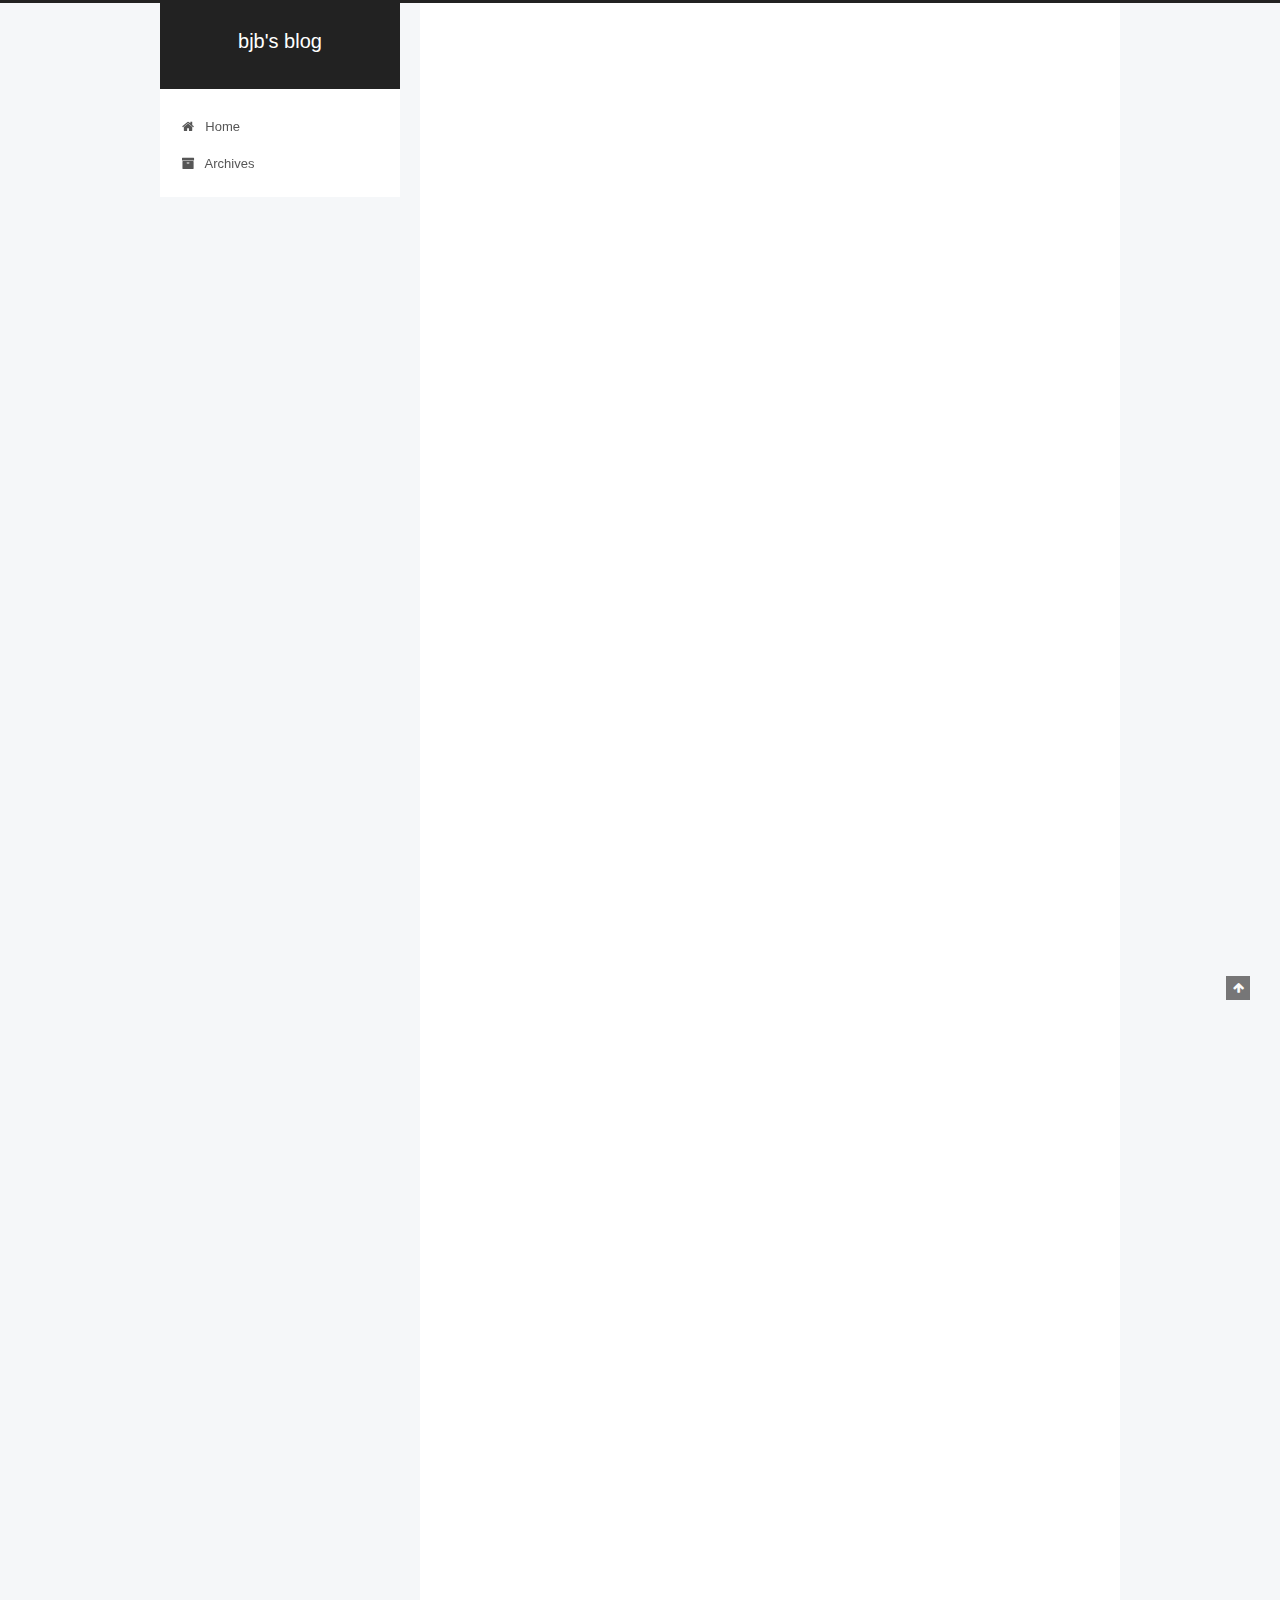
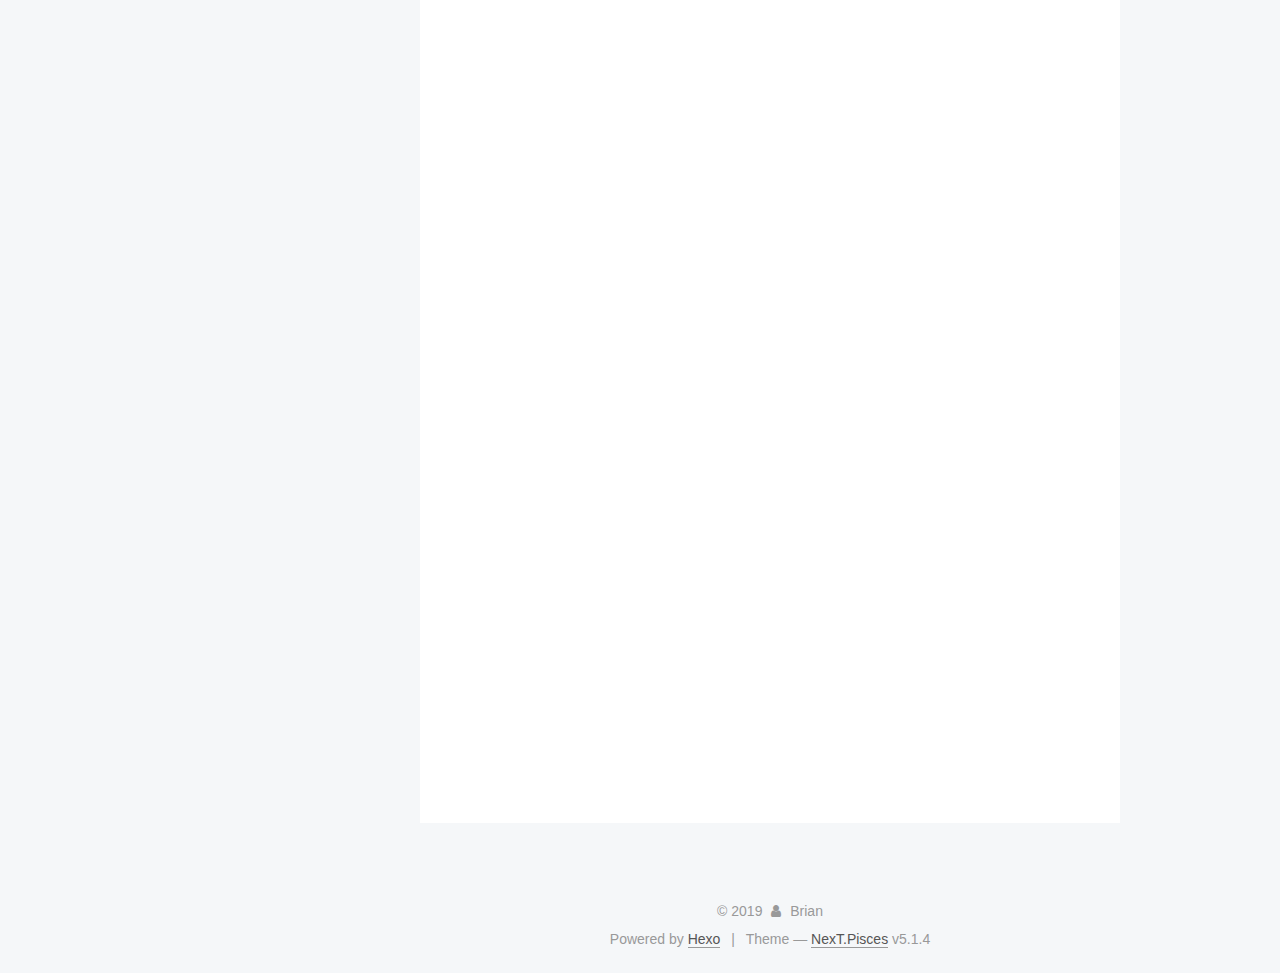
==== commit 96843e19: "Site updated: 2019-07-05 15:44:17" ====
--- a/index.html
+++ b/index.html
@@ -5,7 +5,7 @@
   
 
 
-<html class="theme-next muse use-motion" lang>
+<html class="theme-next pisces use-motion" lang>
 <head><meta name="generator" content="Hexo 3.9.0">
   <meta charset="UTF-8">
 <meta http-equiv="X-UA-Compatible" content="IE=edge">
@@ -93,7 +93,7 @@
   var NexT = window.NexT || {};
   var CONFIG = {
     root: '/',
-    scheme: 'Muse',
+    scheme: 'Pisces',
     version: '5.1.4',
     sidebar: {"position":"left","display":"post","offset":12,"b2t":false,"scrollpercent":false,"onmobile":false},
     fancybox: true,
@@ -573,7 +573,7 @@
 
 
 
-  <div class="theme-info">Theme &mdash; <a class="theme-link" target="_blank" href="https://github.com/iissnan/hexo-theme-next">NexT.Muse</a> v5.1.4</div>
+  <div class="theme-info">Theme &mdash; <a class="theme-link" target="_blank" href="https://github.com/iissnan/hexo-theme-next">NexT.Pisces</a> v5.1.4</div>
 
 
 
@@ -673,6 +673,13 @@
   
   
 
+
+  <script type="text/javascript" src="/js/src/affix.js?v=5.1.4"></script>
+
+  <script type="text/javascript" src="/js/src/schemes/pisces.js?v=5.1.4"></script>
+
+
+
   
 
   
--- a/css/main.css
+++ b/css/main.css
@@ -189,7 +189,7 @@
   font-size: 14px;
   line-height: 2;
   color: #555;
-  background: #fff;
+  background: #f5f7f9;
 }
 @media (max-width: 767px) {
   body {
@@ -653,8 +653,8 @@
 @media (min-width: 992px) {
   .full-image.full-image.full-image.full-image {
     max-width: none;
-    width: 110%;
-    margin: 25px -5%;
+    width: 118%;
+    margin: 0 -9%;
   }
 }
 .blockquote-center,
@@ -940,11 +940,11 @@
   display: inline-block;
   padding: 0 20px;
   font-size: 14px;
-  color: #fff;
-  background: #222;
-  border: 2px solid #222;
+  color: #555;
+  background: #fff;
+  border: 2px solid #555;
   text-decoration: none;
-  border-radius: 0;
+  border-radius: 2px;
   transition-property: background-color;
   transition-duration: 0.2s;
   transition-timing-function: ease-in-out;
@@ -953,8 +953,8 @@
 }
 .btn:hover {
   border-color: #222;
-  color: #222;
-  background: #fff;
+  color: #fff;
+  background: #222;
 }
 .btn +.btn {
   margin: 0 0 8px 8px;
@@ -1066,7 +1066,7 @@
   width: 24px;
   background: #222;
   font-size: 12px;
-  opacity: 1;
+  opacity: 0.6;
   color: #fff;
   cursor: pointer;
   text-align: center;
@@ -1087,7 +1087,7 @@
   }
 }
 .back-to-top.back-to-top-on {
-  bottom: 19px;
+  bottom: 30px;
 }
 .header {
   background: transparent;
@@ -1136,7 +1136,7 @@
 .site-subtitle {
   margin-top: 10px;
   font-size: 13px;
-  color: #999;
+  color: #ddd;
 }
 .use-motion .brand {
   opacity: 0;
@@ -1209,7 +1209,8 @@
   transition-timing-function: ease-in-out;
   transition-delay: 0s;
 }
-.menu .menu-item a:hover {
+.menu .menu-item a:hover,
+.menu-item-active a {
   border-bottom-color: #222;
 }
 .menu .menu-item .fa {
@@ -1738,20 +1739,20 @@
   display: block;
   margin: 0 auto;
   padding: 2px;
-  max-width: 96px;
+  max-width: 120px;
   height: auto;
-  border: 2px solid #333;
+  border: 1px solid #eee;
 }
 .site-author-name {
-  margin: 5px 0 0;
+  margin: 0;
   text-align: center;
-  color: #f5f5f5;
-  font-weight: normal;
+  color: #222;
+  font-weight: 600;
 }
 .site-description {
-  margin-top: 5px;
+  margin-top: 0;
   text-align: center;
-  font-size: 14px;
+  font-size: 13px;
   color: #999;
 }
 .site-state {
@@ -1763,7 +1764,7 @@
 .site-state-item {
   display: inline-block;
   padding: 0 15px;
-  border-left: 1px solid #333;
+  border-left: 1px solid #eee;
 }
 .site-state-item:first-child {
   border-left: none;
@@ -1776,11 +1777,11 @@
   text-align: center;
   color: inherit;
   font-weight: 600;
-  font-size: 18px;
+  font-size: 16px;
 }
 .site-state-item-name {
   font-size: 13px;
-  color: inherit;
+  color: #999;
 }
 .feed-link {
   margin-top: 20px;
@@ -1822,7 +1823,7 @@
   width: 4px;
   height: 4px;
   border-radius: 50%;
-  background: #ffff37;
+  background: #fb3cc7;
 }
 .links-of-blogroll {
   font-size: 13px;
@@ -1860,7 +1861,7 @@
   color: #555;
 }
 .sidebar-nav li:hover {
-  color: #f5f5f5;
+  color: #fc6423;
 }
 .page-post-detail .sidebar-nav-toc {
   padding: 0 5px;
@@ -1869,11 +1870,11 @@
   margin-left: 10px;
 }
 .sidebar-nav .sidebar-nav-active {
-  color: #87daff;
-  border-bottom-color: #87daff;
+  color: #fc6423;
+  border-bottom-color: #fc6423;
 }
 .sidebar-nav .sidebar-nav-active:hover {
-  color: #87daff;
+  color: #fc6423;
 }
 .sidebar-panel {
   display: none;
@@ -1906,12 +1907,12 @@
   transition-timing-function: ease-in-out;
   transition-delay: 0s;
   transition-property: all;
-  color: #999;
-  border-bottom-color: #555;
+  color: #666;
+  border-bottom-color: #ccc;
 }
 .post-toc ol a:hover {
-  color: #ccc;
-  border-bottom-color: #ccc;
+  color: #000;
+  border-bottom-color: #000;
 }
 .post-toc .nav-item {
   overflow: hidden;
@@ -1933,14 +1934,14 @@
   display: block;
 }
 .post-toc .nav .active > a {
-  color: #87daff;
-  border-bottom-color: #87daff;
+  color: #fc6423;
+  border-bottom-color: #fc6423;
 }
 .post-toc .nav .active-current > a {
-  color: #87daff;
+  color: #fc6423;
 }
 .post-toc .nav .active-current > a:hover {
-  color: #87daff;
+  color: #fc6423;
 }
 .footer {
   font-size: 14px;
@@ -2345,6 +2346,16 @@
   transform: translate(-50%, -50%);
   color: #ccc;
 }
+@media (min-width: 768px) and (max-width: 991px) {
+  .busuanzi-count {
+    width: auto;
+  }
+}
+@media (max-width: 767px) {
+  .busuanzi-count {
+    width: auto;
+  }
+}
 .site-uv,
 .site-pv,
 .page-pv {
@@ -2580,83 +2591,403 @@
   }
 }
 .page-post-detail .sidebar-toggle-line {
-  background: #87daff;
+  background: #fc6423;
 }
 .page-post-detail .comments {
   overflow: hidden;
 }
-@media (max-width: 767px) {
-  .header-inner,
-  .container .main-inner,
+.header {
+  position: relative;
+  margin: 0 auto;
+  width: 960px;
+}
+@media (min-width: 768px) and (max-width: 991px) {
+  .header {
+    width: auto;
+  }
+}
+@media (max-width: 767px) {
+  .header {
+    width: auto;
+  }
+}
+.header-inner {
+  position: absolute;
+  top: 0;
+  overflow: hidden;
+  padding: 0;
+  width: 240px;
+  background: #fff;
+  box-shadow: initial;
+  border-radius: initial;
+}
+@media (min-width: 1600px) {
+  .container .header-inner {
+    width: 240px;
+  }
+}
+@media (min-width: 768px) and (max-width: 991px) {
+  .header-inner {
+    position: relative;
+    width: auto;
+    border-radius: initial;
+  }
+}
+@media (max-width: 767px) {
+  .header-inner {
+    position: relative;
+    width: auto;
+    border-radius: initial;
+  }
+}
+.main:before,
+.main:after {
+  content: " ";
+  display: table;
+}
+.main:after {
+  clear: both;
+}
+@media (min-width: 768px) and (max-width: 991px) {
+  .main {
+    padding-bottom: 100px;
+  }
+}
+@media (max-width: 767px) {
+  .main {
+    padding-bottom: 100px;
+  }
+}
+.container .main-inner {
+  width: 960px;
+}
+@media (min-width: 768px) and (max-width: 991px) {
+  .container .main-inner {
+    width: auto;
+  }
+}
+@media (max-width: 767px) {
+  .container .main-inner {
+    width: auto;
+  }
+}
+.content-wrap {
+  float: right;
+  box-sizing: border-box;
+  padding: 40px;
+  width: 700px;
+  background: #fff;
+  min-height: 700px;
+  box-shadow: initial;
+  border-radius: initial;
+}
+@media (min-width: 768px) and (max-width: 991px) {
+  .content-wrap {
+    width: 100%;
+    padding: 20px;
+    border-radius: initial;
+  }
+}
+@media (max-width: 767px) {
+  .content-wrap {
+    width: 100%;
+    padding: 20px;
+    min-height: auto;
+    border-radius: initial;
+  }
+}
+.sidebar {
+  position: static;
+  float: left;
+  margin-top: 300px;
+  width: 240px;
+  background: #f5f7f9;
+  box-shadow: none;
+}
+@media (min-width: 768px) and (max-width: 991px) {
+  .sidebar {
+    display: none;
+  }
+}
+@media (max-width: 767px) {
+  .sidebar {
+    display: none;
+  }
+}
+.sidebar-toggle {
+  display: none;
+}
+.footer-inner {
+  width: 960px;
+  padding-left: 260px;
+}
+@media (min-width: 768px) and (max-width: 991px) {
   .footer-inner {
     width: auto;
-  }
-}
-embed {
-  display: block;
-  margin: 0px auto 25px auto;
-}
-.custom-logo .site-meta-headline {
-  text-align: center;
-}
-.custom-logo .brand {
+    padding-left: 0 !important;
+    padding-right: 0 !important;
+  }
+}
+@media (max-width: 767px) {
+  .footer-inner {
+    width: auto;
+    padding-left: 0 !important;
+    padding-right: 0 !important;
+  }
+}
+.sidebar-position-right .header-inner {
+  right: 0;
+}
+.sidebar-position-right .content-wrap {
+  float: left;
+}
+.sidebar-position-right .sidebar {
+  float: right;
+}
+.sidebar-position-right .footer-inner {
+  padding-left: 0;
+  padding-right: 260px;
+}
+.site-brand-wrapper {
+  position: relative;
+}
+.site-meta {
+  padding: 20px 0;
+  color: #fff;
+  background: #222;
+}
+@media (min-width: 768px) and (max-width: 991px) {
+  .site-meta {
+    box-shadow: 0 0 16px rgba(0,0,0,0.5);
+  }
+}
+@media (max-width: 767px) {
+  .site-meta {
+    box-shadow: 0 0 16px rgba(0,0,0,0.5);
+  }
+}
+.brand {
+  padding: 0;
   background: none;
 }
-.custom-logo .site-title {
-  margin: 10px auto 0;
-  font-size: 24px;
-  color: #222;
-}
-.custom-logo .site-title a {
-  border: none;
-}
-.custom-logo-image {
-  margin: 0 auto;
-  padding: 5px;
-  max-width: 150px;
-  background: #fff;
-}
-@media (max-width: 767px) {
-  .site-nav {
-    position: absolute;
-    left: 0;
-    top: 52px;
-    margin: 0;
-    width: 100%;
-    padding: 0;
-    background: #fff;
-    border-bottom: 1px solid #ddd;
-    z-index: 1030;
-  }
-}
-@media (max-width: 767px) {
-  .menu {
-    text-align: left;
-  }
-}
-@media (max-width: 767px) {
-  .menu .menu-item {
-    display: block;
-    margin: 0 10px;
-    vertical-align: top;
-  }
-}
-@media (max-width: 767px) {
-  .menu .menu-item br {
-    display: none;
-  }
-}
-@media (max-width: 767px) {
-  .menu .menu-item a {
-    padding: 5px 10px;
-  }
-}
-.menu .menu-item .fa {
-  margin-right: 0;
+.brand:hover {
+  color: #fff;
+}
+.site-subtitle {
+  margin: 10px 10px 0;
+  font-weight: initial;
 }
 .site-search form {
   display: none;
 }
+.site-nav {
+  border-top: none;
+}
+@media (min-width: 768px) and (max-width: 991px) {
+  .site-nav {
+    display: none !important;
+  }
+}
+@media (min-width: 768px) and (max-width: 991px) {
+  .site-nav-on {
+    display: block !important;
+  }
+}
+.menu .menu-item {
+  display: block;
+  margin: 0;
+}
+.menu .menu-item a {
+  position: relative;
+  box-sizing: border-box;
+  padding: 5px 20px;
+  text-align: left;
+  line-height: inherit;
+  transition-property: background-color;
+  transition-duration: 0.2s;
+  transition-timing-function: ease-in-out;
+  transition-delay: 0s;
+}
+.menu .menu-item a:hover,
+.menu-item-active a {
+  background: #f9f9f9;
+  border-bottom-color: #fff;
+}
+.menu .menu-item br {
+  display: none;
+}
+.menu-item-active a:after {
+  content: " ";
+  position: absolute;
+  top: 50%;
+  margin-top: -3px;
+  right: 15px;
+  width: 6px;
+  height: 6px;
+  border-radius: 50%;
+  background-color: #bbb;
+}
+.btn-bar {
+  background-color: #fff;
+}
+.site-nav-toggle {
+  left: 20px;
+  top: 50%;
+  -webkit-transform: translateY(-50%);
+  -webkit-transform: translateY(-50%);
+  -moz-transform: translateY(-50%);
+  -ms-transform: translateY(-50%);
+  -o-transform: translateY(-50%);
+  transform: translateY(-50%);
+}
+@media (min-width: 768px) and (max-width: 991px) {
+  .site-nav-toggle {
+    display: block;
+  }
+}
+.use-motion .sidebar .motion-element {
+  opacity: 1;
+}
+.sidebar {
+  margin-left: -100%;
+  right: auto;
+  bottom: auto;
+  -webkit-transform: none;
+}
+.sidebar-inner {
+  box-sizing: border-box;
+  width: 240px;
+  color: #555;
+  background: #fff;
+  box-shadow: initial;
+  border-radius: initial;
+  opacity: 0;
+}
+.sidebar-inner.affix {
+  position: fixed;
+  top: 12px;
+}
+.sidebar-inner.affix-bottom {
+  position: absolute;
+}
+.site-overview {
+  text-align: left;
+}
+.site-author:before,
+.site-author:after {
+  content: " ";
+  display: table;
+}
+.site-author:after {
+  clear: both;
+}
+.sidebar a {
+  color: #555;
+}
+.sidebar a:hover {
+  color: #222;
+}
+.site-state-item {
+  padding: 0 10px;
+}
+.links-of-author-item a:before {
+  display: none;
+}
+.links-of-author-item a {
+  border-bottom: none;
+  text-decoration: underline;
+}
+.feed-link {
+  border-top: 1px dotted #ccc;
+  border-bottom: 1px dotted #ccc;
+  text-align: center;
+}
+.feed-link a {
+  display: block;
+  color: #fc6423;
+  border: none;
+}
+.feed-link a:hover {
+  background: none;
+  color: #e34603;
+}
+.feed-link a:hover i {
+  color: #e34603;
+}
+.links-of-author {
+  display: flex;
+  flex-wrap: wrap;
+  justify-content: center;
+}
+.links-of-author-item {
+  margin: 5px 0 0;
+  width: 50%;
+}
+.links-of-author-item a {
+  max-width: 216px;
+  box-sizing: border-box;
+  display: inline-block;
+  margin-right: 0;
+  margin-bottom: 0;
+  padding: 0 5px;
+  overflow: hidden;
+  white-space: nowrap;
+  text-overflow: ellipsis;
+}
+.links-of-author-item a {
+  display: block;
+  text-decoration: none;
+}
+.links-of-author-item a:hover {
+  border-radius: 4px;
+  background: #eee;
+}
+.links-of-author-item .fa {
+  margin-right: 2px;
+  font-size: 16px;
+}
+.links-of-author-item .fa-globe {
+  font-size: 15px;
+}
+.links-of-blogroll {
+  text-align: center;
+  margin-top: 20px;
+  padding: 3px 0 0;
+  border-top: 1px dotted #ccc;
+}
+.links-of-blogroll-title {
+  margin-top: 0;
+}
+.links-of-blogroll-item {
+  padding: 0;
+}
+.links-of-blogroll-inline:before,
+.links-of-blogroll-inline:after {
+  content: " ";
+  display: table;
+}
+.links-of-blogroll-inline:after {
+  clear: both;
+}
 .links-of-blogroll-inline .links-of-blogroll-item {
-  display: inline-block;
-}
+  margin: 5px 0 0;
+  width: 50%;
+  display: inline-block;
+  width: unset;
+}
+.links-of-blogroll-inline .links-of-blogroll-item a {
+  max-width: 216px;
+  box-sizing: border-box;
+  display: inline-block;
+  margin-right: 0;
+  margin-bottom: 0;
+  padding: 0 5px;
+  overflow: hidden;
+  white-space: nowrap;
+  text-overflow: ellipsis;
+}
+@media (max-width: 767px) {
+  .post-body {
+    text-align: justify;
+  }
+}
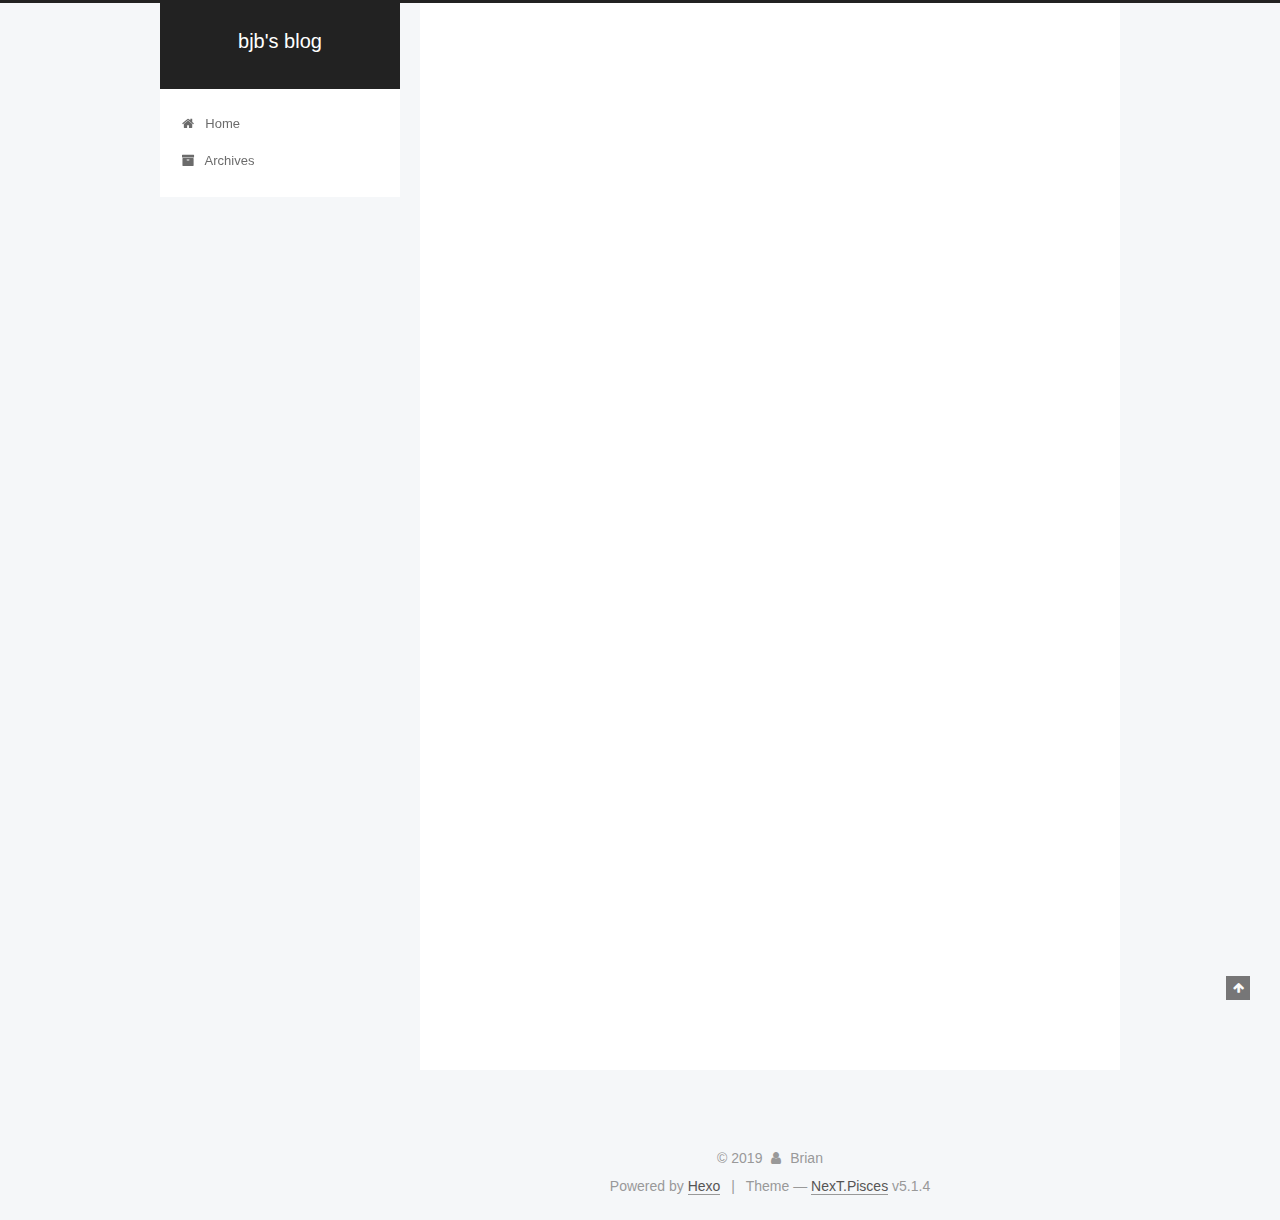
==== commit 37660dc1: "Site updated: 2019-07-05 18:17:28" ====
--- a/index.html
+++ b/index.html
@@ -229,126 +229,6 @@
   
   
   <div class="post-block">
-    <link itemprop="mainEntityOfPage" href="http://yoursite.com/2019/07/05/hello-world-1/">
-
-    <span hidden itemprop="author" itemscope itemtype="http://schema.org/Person">
-      <meta itemprop="name" content="Brian">
-      <meta itemprop="description" content>
-      <meta itemprop="image" content="/images/avatar.gif">
-    </span>
-
-    <span hidden itemprop="publisher" itemscope itemtype="http://schema.org/Organization">
-      <meta itemprop="name" content="bjb's blog">
-    </span>
-
-    
-      <header class="post-header">
-
-        
-        
-          <h1 class="post-title" itemprop="name headline">
-                
-                <a class="post-title-link" href="/2019/07/05/hello-world-1/" itemprop="url">bjb's PS</a></h1>
-        
-
-        <div class="post-meta">
-          <span class="post-time">
-            
-              <span class="post-meta-item-icon">
-                <i class="fa fa-calendar-o"></i>
-              </span>
-              
-                <span class="post-meta-item-text">Posted on</span>
-              
-              <time title="Post created" itemprop="dateCreated datePublished" datetime="2019-07-05T14:22:51+08:00">
-                2019-07-05
-              </time>
-            
-
-            
-
-            
-          </span>
-
-          
-
-          
-            
-          
-
-          
-          
-
-          
-
-          
-
-          
-
-        </div>
-      </header>
-    
-
-    
-    
-    
-    <div class="post-body" itemprop="articleBody">
-
-      
-      
-
-      
-        
-          
-            <p>&emsp; Computing and its applications have always fascinated me and for this reason I have found my computer-related courses extremely interesting. This also has maintained my long-term interest in computer-related careers.<br>&emsp;In fact, I have studied mathematics, physics and programming at my high school. In a chance, I heard the programming lesson of Pascal language, so I went to class every weekend, and gradually mastered computer-related knowledge. Since entering Nanjing University, I have been improving my self-learning, and developing many skills with the help of the key skills qualifications and General Studies.<br>&emsp;In terms of team building, I am full of insights and organizational skills. When I was very young, I was able to stand up and interact generously whenever there were activities that required participants and when my peers were hiding in the corner. In addition, when I was a child playing some team games, I always managed to organize the team as well as possible, so that everyone had enough participation. When I enter Nanjing University, I will still actively participate in some community activities and act as an organizer. For example, I am vice-minister of practice department in Tencent Club, responsible for the organization and planning of the activities of the whole team. During my undergraduate period, I also participated in the program of Nanyang Technology University with the theme of Entrepreneurial Leadership and Team Building, and further learned relevant skills.<br>&emsp;I firmly believe that life is like swimming. This is because as a 0-based classmate, I enrolled in an undergraduate swimming course. Compared with my classmates who already had a swimming foundation in junior high school, I did not give up, but seized the Wednesday noon diligent practice, and finally achieved 97 points of excellent results. So, life is like swimming, I firmly believe that in any field, as long as we work hard enough, as long as we spend enough time and energy, we can achieve success.<br>&emsp;My sincerest desire is to become a computer scientist. Specifically, I am interested in exploring how problems can be modeled and solved using artificial intelligence. I also want to learn about human cognition and machine intelligence. I have been studying the online debate over whether machines will ever become “intelligent” given the current course of research and reading about such issues as whether a machine can acquire “common sense” (as discussed in Hubert Dreyfus’s book “What Computers Still Can’t Do”). I have been exploring many different areas within the domain of artificial intelligence (such as neural networks, genetic algorithms, and natural language processing). The bottom line is that I want to be a part of this exciting field.<br>&emsp;My other hobbies include current affairs politics, model assembly and science fiction movies. In the first two decades of my life, I insisted on watching the 7:30 news broadcast every night, as well as the international news of CCTV 13. In addition, every winter and summer vacation, I will buy some model toys for assembly. Even, I try to learn three-dimensional modeling software, such as maya, to build my own model and do some 3D printing. In science fiction movies, I watched almost all science fiction movies in American history and left a lot of reviews on Douban. In addition to studying academics, I want to continue these hobbies in the future.</p>
-
-          
-        
-      
-    </div>
-    
-    
-    
-
-    
-
-    
-
-    
-
-    <footer class="post-footer">
-      
-
-      
-
-      
-
-      
-      
-        <div class="post-eof"></div>
-      
-    </footer>
-  </div>
-  
-  
-  
-  </article>
-
-
-    
-      
-
-  
-
-  
-  
-  
-
-  <article class="post post-type-normal" itemscope itemtype="http://schema.org/Article">
-  
-  
-  
-  <div class="post-block">
     <link itemprop="mainEntityOfPage" href="http://yoursite.com/2019/07/05/hello-world/">
 
     <span hidden itemprop="author" itemscope itemtype="http://schema.org/Person">
@@ -514,7 +394,7 @@
               
                 <a href="/archives/">
               
-                  <span class="site-state-item-count">2</span>
+                  <span class="site-state-item-count">1</span>
                   <span class="site-state-item-name">posts</span>
                 </a>
               </div>
--- a/css/main.css
+++ b/css/main.css
@@ -1823,7 +1823,7 @@
   width: 4px;
   height: 4px;
   border-radius: 50%;
-  background: #fb3cc7;
+  background: #b9daeb;
 }
 .links-of-blogroll {
   font-size: 13px;
